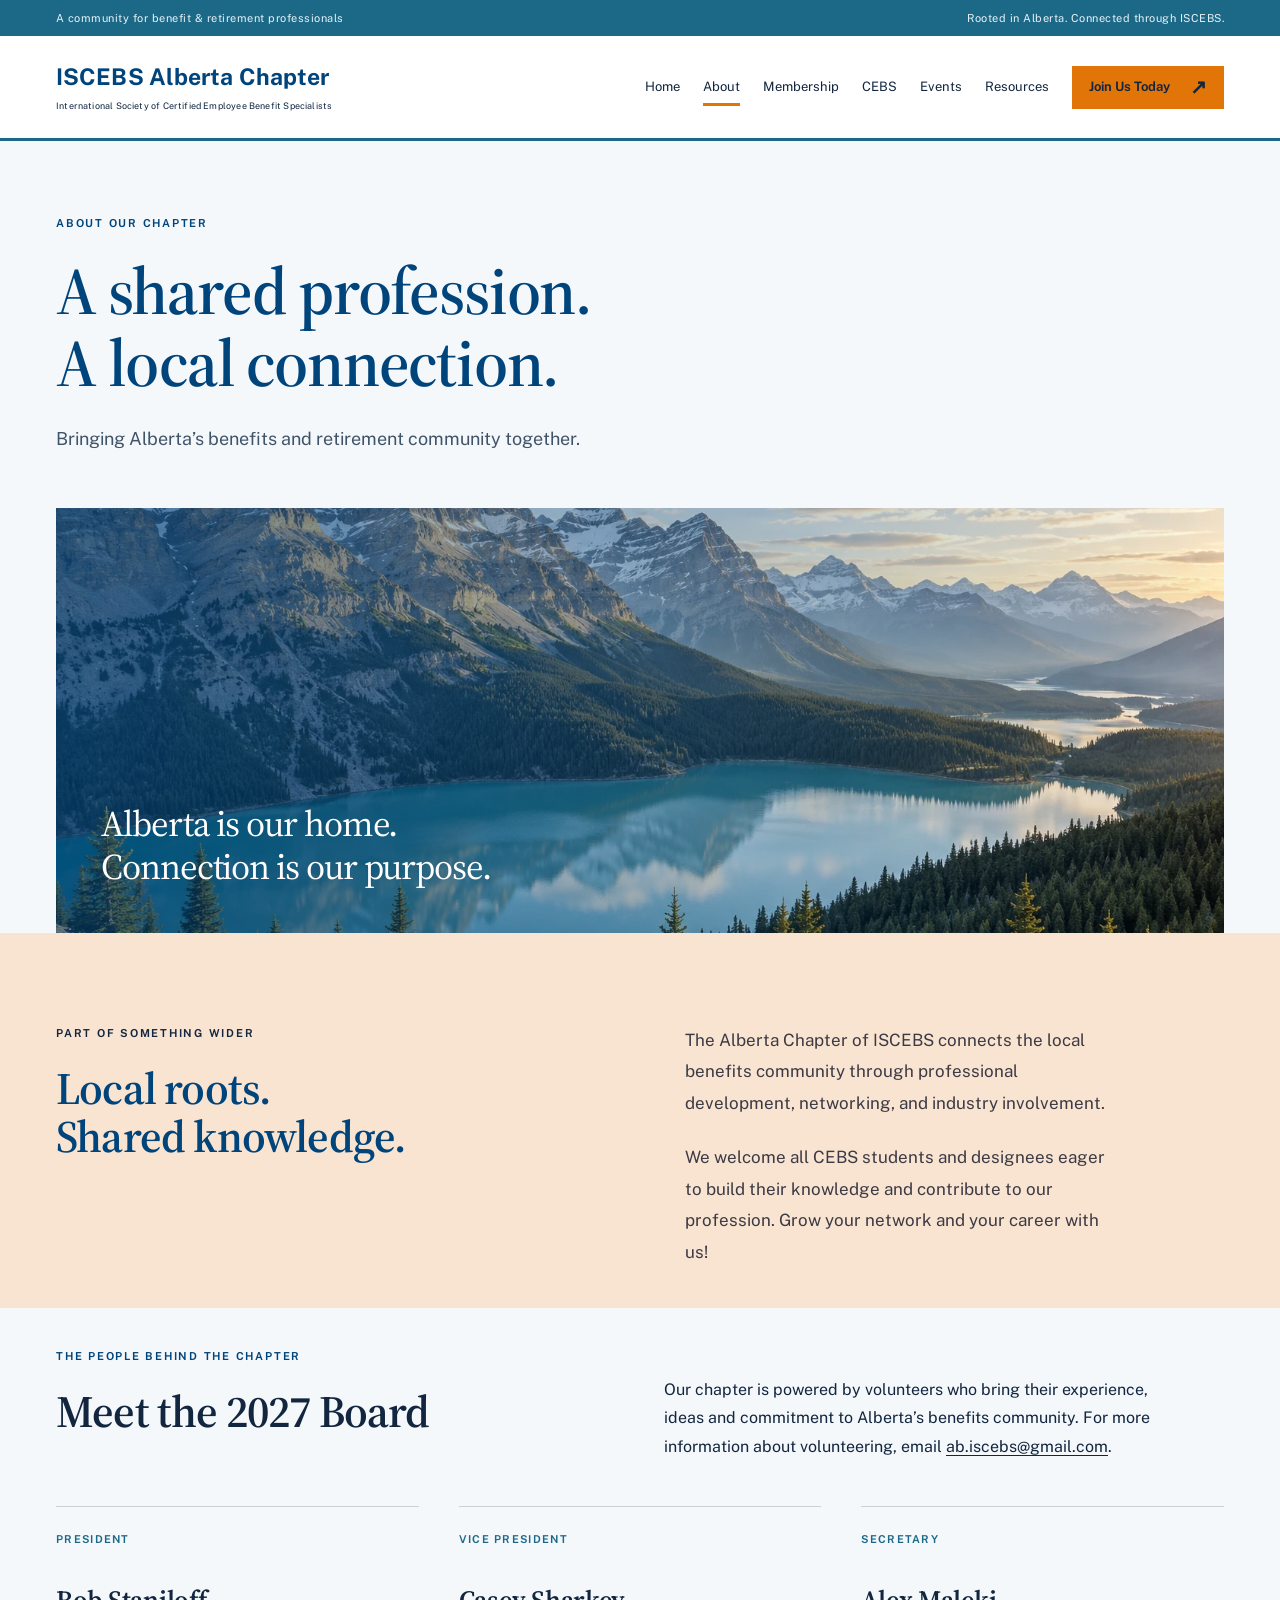
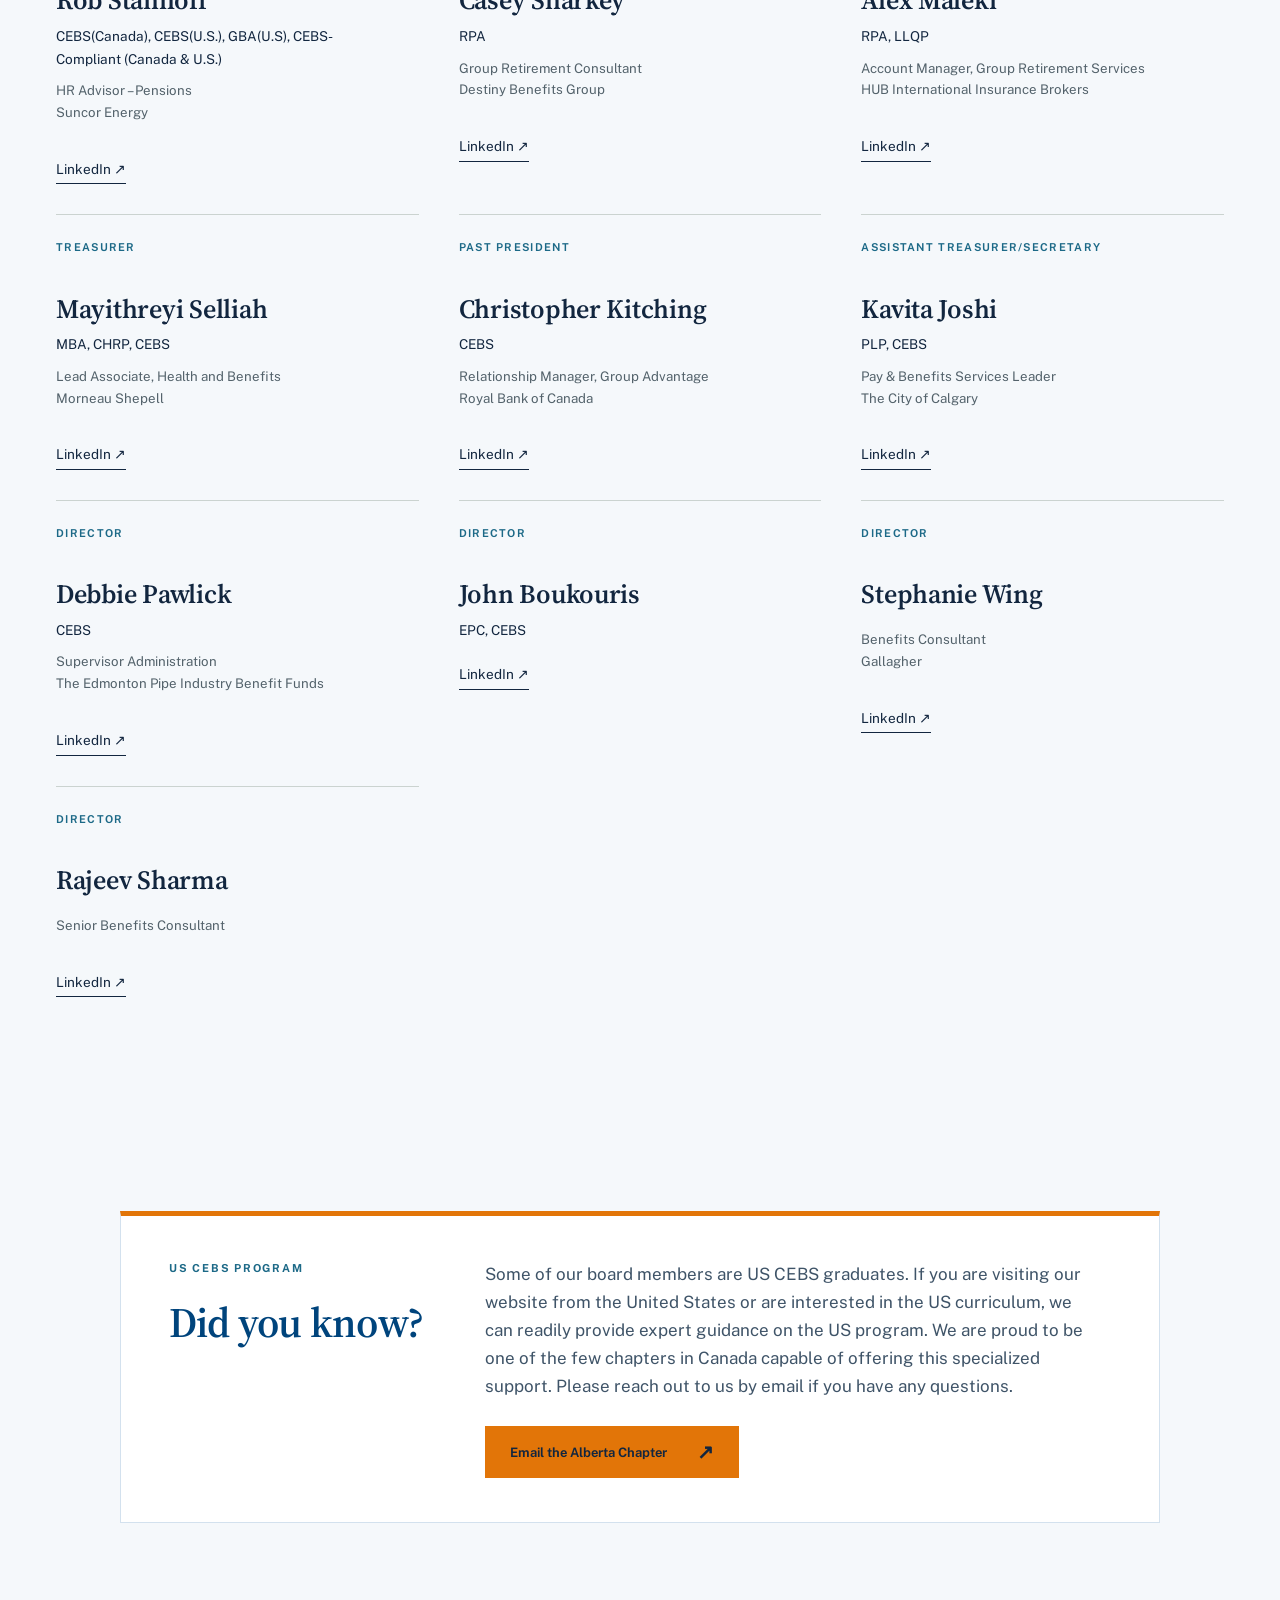
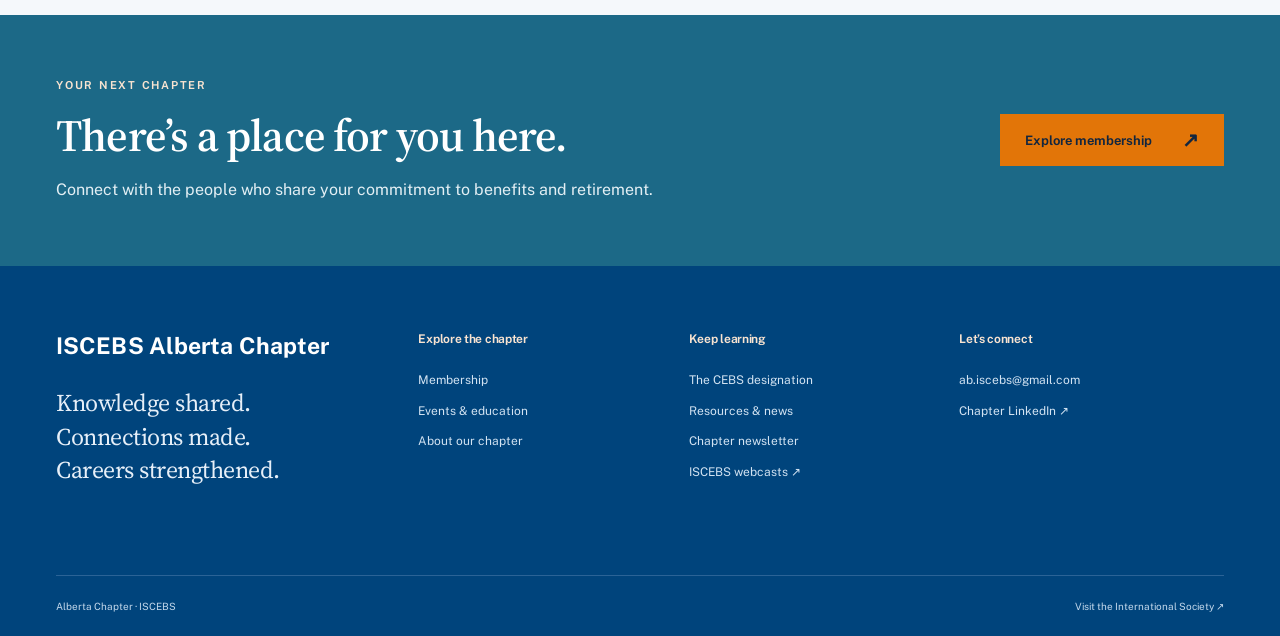
==== about.html @ 36f70f9d "About page: store board photos on the site, synced nightly from Wix - Nightly GitHub job (Sync board" ====
<!doctype html><html lang="en-CA"><head><meta charset="UTF-8"><meta name="viewport" content="width=device-width,initial-scale=1"><meta name="description" content="Meet the Alberta Chapter of ISCEBS: a community for professional learning, collaboration and lasting connections."><meta property="og:type" content="website"><meta property="og:site_name" content="Alberta Chapter of ISCEBS"><meta property="og:title" content="About the Chapter | Alberta Chapter of ISCEBS"><meta property="og:description" content="Meet the Alberta Chapter of ISCEBS: a community for professional learning, collaboration and lasting connections."><meta property="og:url" content="https://abiscebs.com/about.html"><meta property="og:image" content="https://abiscebs.com/assets/share.jpg"><meta property="og:image:width" content="1200"><meta property="og:image:height" content="630"><meta property="og:image:alt" content="ISCEBS Alberta Chapter – Knowledge shared. Connections made."><meta property="og:locale" content="en_CA"><meta name="twitter:card" content="summary_large_image"><meta name="theme-color" content="#142f40"><title>About the Chapter | Alberta Chapter of ISCEBS</title><link rel="icon" href="assets/favicon.svg" type="image/svg+xml"><link rel="stylesheet" href="assets/style.css"><link rel="preconnect" href="https://www.wixapis.com" crossorigin><link rel="preconnect" href="https://static.wixstatic.com"><link rel="preconnect" href="https://fonts.googleapis.com"><link rel="preconnect" href="https://fonts.gstatic.com" crossorigin><link rel="stylesheet" href="https://fonts.googleapis.com/css2?family=Public+Sans:wght@400;500;600;700&family=Source+Serif+4:opsz,wght@8..60,500;8..60,600;8..60,700&display=swap"><link rel="stylesheet" href="assets/vibrant.css"><script src="assets/site.js" defer></script><script src="assets/wix-config.js" defer></script><script src="assets/wix-client.js" defer></script><script src="assets/wix-board-render.js" defer></script><script src="assets/wix-board.js" defer></script></head><body class="vibrant"><a class="skip-link" href="#main">Skip to content</a><div class="topline"><div class="wrap">A community for benefit & retirement professionals<span>Rooted in Alberta. Connected through ISCEBS.</span></div></div><header><div class="wrap header-inner"><a class="wordmark" href="index.html" aria-label="Alberta Chapter of ISCEBS home"><strong>ISCEBS Alberta Chapter</strong><small>International Society of Certified Employee Benefit Specialists</small></a><button class="menu-toggle" aria-controls="site-nav" aria-expanded="false">Menu <span aria-hidden="true">☰</span></button><nav id="site-nav" aria-label="Main navigation"><a href="index.html">Home</a><a href="about.html" aria-current="page">About</a><a href="membership.html">Membership</a><a href="cebs.html">CEBS</a><a href="events.html">Events</a><a href="resources.html">Resources</a><a class="button nav-join" href="http://iscebs.org/join" target="_blank" rel="noopener noreferrer">Join Us Today<span aria-hidden="true">↗</span></a></nav></div></header><main id="main"><section class="page-intro wrap"><div class="eyebrow">ABOUT OUR CHAPTER</div><h1>A shared profession.<br>A local connection.</h1><p class="intro-text">Bringing Alberta’s benefits and retirement community together.</p></section><section class="wrap about-image"><img src="assets/alberta.webp" alt="Morning light across a mountain lake in Alberta"><div class="image-label">Alberta is our home.<br>Connection is our purpose.</div></section><section class="soft-section chapter-context"><div class="wrap section split"><div><div class="eyebrow">PART OF SOMETHING WIDER</div><h2>Local roots.<br>Shared knowledge.</h2></div><div class="prose"><p>The Alberta Chapter of ISCEBS connects the local benefits community through professional development, networking, and industry involvement.</p><p>We welcome all CEBS students and designees eager to build their knowledge and contribute to our profession. Grow your network and your career with us!</p></div></div></section><section class="wrap section" id="board" aria-labelledby="board-heading"><div class="board-intro"><div><div class="eyebrow">THE PEOPLE BEHIND THE CHAPTER</div><h2 id="board-heading">Meet the 2027 Board</h2></div><p>Our chapter is powered by volunteers who bring their experience, ideas and commitment to Alberta’s benefits community. For more information about volunteering, email <a href="mailto:ab.iscebs@gmail.com" style="text-decoration:underline;text-underline-offset:3px">ab.iscebs@gmail.com</a>.</p></div><div class="board-grid" data-wix-board><article class="board-member"><div class="eyebrow">President</div><h3>Rob Staniloff</h3><p class="board-credentials">CEBS(Canada), CEBS(U.S.), GBA(U.S), CEBS-Compliant (Canada &amp; U.S.)</p><p class="board-work">HR Advisor – Pensions<br>Suncor Energy</p><a class="board-link" href="https://www.linkedin.com/in/rob-staniloff-cebs-canada-cebs-u-s-gba-u-s-cebs-compliant-canada-and-u-s-%F0%9F%87%A8%F0%9F%87%A6-%F0%9F%87%BA%F0%9F%87%B8-157169285/" target="_blank" rel="noopener noreferrer" aria-label="Rob Staniloff on LinkedIn">LinkedIn <span aria-hidden="true">↗</span></a></article><article class="board-member"><div class="eyebrow">Vice President</div><h3>Casey Sharkey</h3><p class="board-credentials">RPA</p><p class="board-work">Group Retirement Consultant<br>Destiny Benefits Group</p><a class="board-link" href="https://www.linkedin.com/in/caseysharkeyandco/" target="_blank" rel="noopener noreferrer" aria-label="Casey Sharkey on LinkedIn">LinkedIn <span aria-hidden="true">↗</span></a></article><article class="board-member"><div class="eyebrow">Secretary</div><h3>Alex Maleki</h3><p class="board-credentials">RPA, LLQP</p><p class="board-work">Account Manager, Group Retirement Services<br>HUB International Insurance Brokers</p><a class="board-link" href="https://www.linkedin.com/in/amalekii/" target="_blank" rel="noopener noreferrer" aria-label="Alex Maleki on LinkedIn">LinkedIn <span aria-hidden="true">↗</span></a></article><article class="board-member"><div class="eyebrow">Treasurer</div><h3>Mayithreyi Selliah</h3><p class="board-credentials">MBA, CHRP, CEBS</p><p class="board-work">Lead Associate, Health and Benefits<br>Morneau Shepell</p><a class="board-link" href="https://www.linkedin.com/in/mayithreyi/" target="_blank" rel="noopener noreferrer" aria-label="Mayithreyi Selliah on LinkedIn">LinkedIn <span aria-hidden="true">↗</span></a></article><article class="board-member"><div class="eyebrow">Past President</div><h3>Christopher Kitching</h3><p class="board-credentials">CEBS</p><p class="board-work">Relationship Manager, Group Advantage<br>Royal Bank of Canada</p><a class="board-link" href="https://www.linkedin.com/in/chriskitching/" target="_blank" rel="noopener noreferrer" aria-label="Christopher Kitching on LinkedIn">LinkedIn <span aria-hidden="true">↗</span></a></article><article class="board-member"><div class="eyebrow">Assistant Treasurer/Secretary</div><h3>Kavita Joshi</h3><p class="board-credentials">PLP, CEBS</p><p class="board-work">Pay &amp; Benefits Services Leader<br>The City of Calgary</p><a class="board-link" href="https://www.linkedin.com/in/kavita-joshi-plp-cebs-ab603215/" target="_blank" rel="noopener noreferrer" aria-label="Kavita Joshi on LinkedIn">LinkedIn <span aria-hidden="true">↗</span></a></article><article class="board-member"><div class="eyebrow">Director</div><h3>Debbie Pawlick</h3><p class="board-credentials">CEBS</p><p class="board-work">Supervisor Administration<br>The Edmonton Pipe Industry Benefit Funds</p><a class="board-link" href="https://www.linkedin.com/in/debbie-pawlick-370826a8/" target="_blank" rel="noopener noreferrer" aria-label="Debbie Pawlick on LinkedIn">LinkedIn <span aria-hidden="true">↗</span></a></article><article class="board-member"><div class="eyebrow">Director</div><h3>John Boukouris</h3><p class="board-credentials">EPC, CEBS</p><a class="board-link" href="https://www.linkedin.com/in/john-boukouris-epc-cebs-69357921/" target="_blank" rel="noopener noreferrer" aria-label="John Boukouris on LinkedIn">LinkedIn <span aria-hidden="true">↗</span></a></article><article class="board-member"><div class="eyebrow">Director</div><h3>Stephanie Wing</h3><p class="board-credentials"></p><p class="board-work">Benefits Consultant<br>Gallagher</p><a class="board-link" href="https://www.linkedin.com/in/wingstephanie/" target="_blank" rel="noopener noreferrer" aria-label="Stephanie Wing on LinkedIn">LinkedIn <span aria-hidden="true">↗</span></a></article><article class="board-member"><div class="eyebrow">Director</div><h3>Rajeev Sharma</h3><p class="board-credentials"></p><p class="board-work">Senior Benefits Consultant</p><a class="board-link" href="https://www.linkedin.com/in/rajeev-sharma-60226117/" target="_blank" rel="noopener noreferrer" aria-label="Rajeev Sharma on LinkedIn">LinkedIn <span aria-hidden="true">↗</span></a></article><!--board:end--></div></section><section class="wrap section"><div class="did-you-know"><div class="dyk-head"><div class="eyebrow">US CEBS PROGRAM</div><h2>Did you know?</h2></div><div class="dyk-body"><p>Some of our board members are US CEBS graduates. If you are visiting our website from the United States or are interested in the US curriculum, we can readily provide expert guidance on the US program. We are proud to be one of the few chapters in Canada capable of offering this specialized support. Please reach out to us by email if you have any questions.</p><a class="button" href="mailto:ab.iscebs@gmail.com">Email the Alberta Chapter<span aria-hidden="true">↗</span></a></div></div></section><section class="join-band"><div class="wrap join-inner"><div><div class="eyebrow">YOUR NEXT CHAPTER</div><h2>There’s a place for you here.</h2><p>Connect with the people who share your commitment to benefits and retirement.</p></div><a class="button light" href="membership.html">Explore membership<span aria-hidden="true">↗</span></a></div></section></main><footer><div class="wrap footer-main"><div class="footer-brand"><a class="wordmark" href="index.html"><strong>ISCEBS Alberta Chapter</strong></a><p>Knowledge shared.<br>Connections made.<br>Careers strengthened.</p></div><div><h3>Explore the chapter</h3><a href="membership.html">Membership</a><a href="events.html">Events & education</a><a href="about.html">About our chapter</a></div><div><h3>Keep learning</h3><a href="cebs.html">The CEBS designation</a><a href="resources.html">Resources & news</a><a href="newsletter.html">Chapter newsletter</a><a href="https://www.iscebs.org/home/education---resources/webcasts" target="_blank" rel="noopener noreferrer">ISCEBS webcasts ↗</a></div><div><h3>Let’s connect</h3><a href="mailto:ab.iscebs@gmail.com">ab.iscebs@gmail.com</a><a href="https://www.linkedin.com/company/94094639/" target="_blank" rel="noopener noreferrer">Chapter LinkedIn ↗</a></div></div><div class="wrap footer-bottom"><span>Alberta Chapter · ISCEBS</span><a href="https://www.iscebs.org/" target="_blank" rel="noopener noreferrer">Visit the International Society ↗</a></div></footer></body></html>
---- assets/style.css ----
:root{--navy:#142f40;--ink:#173548;--blue:#355d70;--ivory:#f7f5ef;--paper:#fff;--muted:#586972;--line:#d9dfdf;--sage:#dfe8df;--gold:#dbcda9;--serif:Georgia,'Times New Roman',serif;--sans:'Aptos','Segoe UI',Arial,sans-serif}*{box-sizing:border-box}html{scroll-behavior:smooth;scroll-padding-top:100px}body{margin:0;color:var(--ink);background:var(--ivory);font-family:var(--sans);font-size:16px;line-height:1.65}a{color:inherit;text-decoration:none}button,input{font:inherit}button,a,input,summary{-webkit-tap-highlight-color:transparent}button{cursor:pointer}img{display:block;width:100%;height:100%;object-fit:cover}h1,h2,h3,p{margin-top:0}h1,h2{font-family:var(--serif);font-weight:400;letter-spacing:-.04em;line-height:1.1}h1{font-size:clamp(46px,5.2vw,76px)}h2{font-size:clamp(34px,3.5vw,50px);margin-bottom:26px}h3{font-size:22px;line-height:1.35;letter-spacing:-.025em;font-weight:550;margin-bottom:12px}p{margin-bottom:23px}em{font-weight:400}.wrap{max-width:1280px;width:calc(100% - 112px);margin-inline:auto}.eyebrow{font-size:11px;font-weight:650;letter-spacing:.16em;text-transform:uppercase;margin-bottom:22px;line-height:1.6}.topline{background:var(--navy);color:#e4e9e7;font-size:11px;letter-spacing:.045em}.topline>.wrap{display:flex;justify-content:space-between;padding-block:9px}header{background:var(--ivory);border-bottom:1px solid var(--line);position:sticky;top:0;z-index:10}.header-inner{display:flex;align-items:center;justify-content:space-between;min-height:102px;gap:28px}.wordmark{display:inline-block}.wordmark strong{font-weight:650;font-size:23px;letter-spacing:.025em;white-space:nowrap;line-height:1.3}.wordmark strong span{color:#85948d;font-weight:300;padding-inline:5px}.wordmark small{display:block;font-size:9px;letter-spacing:.02em;max-width:278px;margin-top:5px;line-height:1.5}nav{display:flex;align-items:center;gap:23px;font-size:13px}nav>a:not(.button){position:relative;padding-block:10px;white-space:nowrap}nav>a[aria-current=page]:after{content:'';position:absolute;height:2px;left:0;right:0;bottom:2px;background:var(--blue)}nav a:hover{color:var(--blue)}.button{display:inline-flex;align-items:center;justify-content:center;gap:30px;background:var(--navy);color:white;min-height:52px;padding:13px 24px;font-size:13px;font-weight:550;border:1px solid var(--navy);line-height:1.5;transition:background .2s,transform .2s}.button:hover{background:#2b5367;color:white;transform:translateY(-2px)}.button.light{background:var(--ivory);color:var(--navy);border-color:var(--ivory)}.button.light:hover{background:var(--sage)}.button.nav-join{min-height:43px;padding:10px 16px;gap:20px}.button span,.text-link span,.hero-link span{font-size:20px;line-height:1}.text-link{display:inline-flex;align-items:center;justify-content:space-between;gap:28px;font-size:14px;font-weight:550;border-bottom:1px solid #899da5;padding-bottom:8px}.text-link:hover{color:#527184;border-color:currentColor}.menu-toggle{display:none}.hero{display:grid;grid-template-columns:1.03fr 1fr;min-height:650px}.hero-copy{background:var(--navy);color:var(--ivory);padding:70px 62px 48px max(56px,calc((100vw - 1280px)/2));display:flex;flex-direction:column;justify-content:center}.hero-copy .eyebrow{color:#bacac9}.hero h1{max-width:650px;font-size:clamp(45px,4.65vw,72px);margin-bottom:30px}.hero-copy p{max-width:540px;font-size:17px;color:#dee6e7;line-height:1.8}.actions{display:flex;gap:30px;align-items:center;flex-wrap:wrap;margin-top:16px}.hero-link{display:inline-flex;align-items:center;gap:25px;border-bottom:1px solid #728893;padding-bottom:6px;font-size:14px}.hero-note{display:flex;align-items:center;gap:16px;font-size:11px;letter-spacing:.02em;color:#bfcece;margin-top:52px}.short-rule{width:28px;height:1px;background:var(--gold)}.hero-photo{position:relative;overflow:hidden}.hero-photo img{object-position:55% center}.hero-photo:after{content:'';position:absolute;inset:40% 0 0;background:linear-gradient(transparent,rgba(13,34,41,.6))}.photo-caption{position:absolute;z-index:1;bottom:47px;left:42px;font-family:var(--serif);font-size:33px;line-height:1.2;color:white;letter-spacing:-.03em}.chapter-strip{display:grid;grid-template-columns:repeat(3,1fr);border-bottom:1px solid var(--line);padding-block:30px;color:var(--muted);font-size:13px}.chapter-strip span{padding-left:25px;border-left:1px solid #a6b4b3}.chapter-strip span:first-child{padding-left:0;border:0}.section{padding-block:92px}.vision-grid{display:grid;grid-template-columns:.75fr 1.25fr;gap:110px}.prose{font-size:17px;color:#4a606c;line-height:1.85}.prose p:last-child{margin-bottom:0}.margin-note{color:#63746b;font-family:var(--serif);font-style:italic;font-size:26px;line-height:1.4;margin-top:50px;letter-spacing:-.02em}.credential-section{padding-block:88px;background:#e7ece7}.credential-grid{display:grid;grid-template-columns:.82fr 1.18fr;gap:95px;align-items:center}.credential-grid>div>h2{max-width:550px}.credential-art{min-height:440px;background:var(--navy);color:var(--ivory);padding:38px 38px 28px;display:flex;flex-direction:column;position:relative;overflow:hidden}.credential-art:after{content:'';position:absolute;width:360px;height:360px;border:1px solid #416070;border-radius:50%;right:-120px;bottom:-160px}.credential-art>span{font-size:9px;letter-spacing:.16em;z-index:1}.big-cebs{font-family:var(--serif);font-size:clamp(75px,7.6vw,117px);letter-spacing:-.055em;line-height:1.2;margin-block:42px 25px}.big-cebs>span{font-family:var(--sans);font-size:19px;vertical-align:top;display:inline-block;padding-top:15px}.credential-lines{display:flex;flex-direction:column;gap:6px;font-size:9px;letter-spacing:.17em;color:#bed0cc}.credential-bottom{font-family:var(--serif);font-size:28px;line-height:1.3;margin-top:auto;padding-top:25px;z-index:1}.credential-section .text-link{margin-top:28px}.section-top{display:flex;justify-content:space-between;align-items:end;gap:30px;margin-bottom:38px}.section-top h2{margin-bottom:0}.section-top>.text-link{margin-bottom:5px;white-space:nowrap}.event-feature{display:flex;align-items:center;gap:37px;border-top:1px solid #aab7b8;border-bottom:1px solid #aab7b8;padding:32px 0}.event-feature:hover .event-info h3{color:#51758a}.event-date{width:96px;height:128px;flex-shrink:0;background:var(--sage);display:flex;flex-direction:column;align-items:center;justify-content:center;line-height:1.2}.event-date>span{letter-spacing:.13em;font-size:11px}.event-date strong{font-family:var(--serif);font-weight:400;font-size:58px;margin-block:2px}.event-date small{font-size:11px}.event-info .eyebrow{margin-bottom:9px;color:var(--muted)}.event-info h3{font-family:var(--serif);font-size:31px;font-weight:400;margin-bottom:10px}.event-info p{margin-bottom:10px;color:var(--muted)}.event-meta{font-size:12px}.round-arrow{margin-left:auto;flex-shrink:0;border:1px solid #99acad;border-radius:50%;width:49px;height:49px;display:grid;place-items:center;font-size:24px}.resource-feature{display:grid;grid-template-columns:1.1fr .9fr;background:#e8ece9;margin-bottom:100px}.resource-photo{min-height:400px}.resource-photo img{object-position:60% center}.resource-copy{padding:62px 50px}.resource-copy p{color:var(--muted);max-width:400px}.join-band{background:var(--navy);color:var(--ivory);padding-block:62px}.join-inner{display:flex;align-items:center;justify-content:space-between;gap:50px}.join-inner .eyebrow{color:#bdcbc9;margin-bottom:17px}.join-inner h2{margin-bottom:17px}.join-inner p{color:#cbd8d8;margin:0}.join-inner>.button{flex-shrink:0}footer{background:#f0eee7}.footer-main{display:grid;grid-template-columns:1.4fr 1fr 1fr 1.15fr;gap:40px;padding-block:65px}.footer-brand p{font-family:var(--serif);font-size:24px;line-height:1.4;letter-spacing:-.02em;margin-top:24px}.footer-main h3{font-size:12px;font-weight:650;margin-bottom:24px}.footer-main>div>a:not(.wordmark){display:block;font-size:12px;color:#4f6570;margin-bottom:11px}.footer-main>div>p:not(.footer-brand p){font-size:12px;color:#4f6570;line-height:1.8}.footer-bottom{display:flex;justify-content:space-between;gap:20px;border-top:1px solid #cfd6d3;padding-block:22px;font-size:10px;color:var(--muted)}.page-intro{padding-top:74px;padding-bottom:53px}.page-intro h1{margin-bottom:25px;max-width:900px}.intro-text{font-size:18px;max-width:650px;color:var(--muted);line-height:1.75;margin-bottom:0}.membership-lead{display:grid;grid-template-columns:1fr 1fr;gap:85px;margin-bottom:95px}.membership-statement{background:var(--navy);padding:42px;color:var(--ivory);position:relative;overflow:hidden}.membership-statement h2{font-size:38px;max-width:400px;position:relative}.membership-statement p{color:#d1dedd;max-width:400px;position:relative}.large-number{font-family:var(--serif);font-size:160px;line-height:1;color:#345362;display:block;margin-bottom:35px;letter-spacing:-.08em}.member-reasons{align-self:center}.member-reasons article{display:flex;gap:25px;padding:25px 0;border-top:1px solid var(--line)}.member-reasons article:last-child{border-bottom:1px solid var(--line)}.member-reasons article>span{font-family:var(--serif);font-size:26px;color:#85958e}.member-reasons p{color:var(--muted);margin-bottom:0}.soft-section{background:#e9eee9}.split{display:grid;grid-template-columns:1fr 1fr;gap:90px}.split>div>p{color:var(--muted);max-width:440px}.steps{display:grid;grid-template-columns:repeat(3,1fr);gap:48px;margin-block:35px}.steps article{border-top:1px solid #97aaa9;padding-top:26px}.steps article>span{font-family:var(--serif);font-size:35px;color:#768d88;display:block;margin-bottom:25px}.steps p{color:var(--muted)}.faq-section{display:grid;grid-template-columns:.85fr 1.15fr;gap:80px;padding-top:30px}.faq details{border-top:1px solid #bdc9ca;padding:20px 0}.faq details:last-child{border-bottom:1px solid #bdc9ca}.faq summary{list-style:none;cursor:pointer;font-size:16px;font-weight:550;display:flex;justify-content:space-between;gap:25px}.faq summary::-webkit-details-marker{display:none}.faq summary>span{font-size:23px;line-height:1.2;font-weight:400}.faq details[open] summary>span{transform:rotate(45deg)}.faq details>div{padding-top:17px;color:var(--muted)}.faq a{text-decoration:underline;text-underline-offset:3px}.cebs-intro{padding-top:10px}.cebs-intro .credential-art{min-height:420px}.cebs-intro .button{margin-top:25px}.designation-tracks{display:grid;grid-template-columns:1fr 1fr;gap:30px}.designation-tracks article{border-top:1px solid #96aaa5;padding-top:25px}.designation-tracks .eyebrow{font-size:9px;margin-bottom:12px;letter-spacing:.1em}.designation-tracks h3{font-family:var(--serif);font-size:50px;font-weight:400}.designation-tracks p{font-size:13px;color:var(--muted)}.track-note{grid-column:1/-1;border-top:1px solid #b9c9c2;padding-top:18px;color:var(--muted);font-size:13px}.course-list{padding:0;margin:0;list-style:none}.course-list li{display:flex;align-items:center;gap:24px;padding:22px 0;border-top:1px solid #bdc9ca}.course-list li:last-child{border-bottom:1px solid #bdc9ca}.course-list li>strong{font-size:13px;width:85px;flex-shrink:0}.course-list h3{font-size:16px;margin-bottom:4px}.course-list div>span{font-size:11px;color:var(--muted)}.course-index{margin-left:auto;color:#91a0a0;font-family:var(--serif);font-size:22px}.featured-event{display:grid;grid-template-columns:1fr 1fr;gap:80px;margin-bottom:90px;align-items:start}.event-poster{background:var(--navy);color:var(--ivory);padding:42px;min-height:570px;display:flex;flex-direction:column;position:relative;overflow:hidden}.event-poster:after{content:'';position:absolute;inset:auto -60px -160px auto;width:350px;height:350px;border:1px solid #416575;border-radius:50%}.event-poster h2{font-size:clamp(40px,4.5vw,64px);margin-block:43px 60px}.event-poster h2 em{color:var(--gold)}.poster-bottom{display:flex;flex-direction:column;margin-top:auto;position:relative;z-index:1}.poster-bottom strong{font-family:var(--serif);font-size:32px;font-weight:400}.poster-bottom span{font-size:12px;letter-spacing:.05em;color:#bbcecc}.tag{display:inline-block;font-size:10px;letter-spacing:.04em;padding:5px 10px;background:var(--sage);margin-bottom:22px}.event-details h2{font-size:38px}.event-details>p{color:var(--muted)}dl{margin-block:28px}dl>div{display:grid;grid-template-columns:100px 1fr;gap:17px;border-top:1px solid var(--line);padding:14px 0;font-size:13px}dt{font-weight:600}dd{margin:0;color:var(--muted)}.small-note{font-size:11px;color:var(--muted);line-height:1.7;margin-top:20px}.resource-row{border-top:1px solid #b7c9c1;padding-top:20px;margin-top:25px}.resource-row small{display:block;font-size:11px;margin-top:10px}.resource-banner{display:grid;grid-template-columns:1.4fr 1fr;min-height:345px;background:var(--navy);color:var(--ivory)}.resource-banner>div{padding:45px;display:flex;flex-direction:column;justify-content:center}.resource-banner>div>span{font-size:10px;letter-spacing:.14em;margin-bottom:30px;color:#c0d0cb}.resource-banner h2{font-size:36px;margin:0}.resource-controls{display:flex;justify-content:space-between;gap:25px;align-items:center;padding-bottom:33px;border-bottom:1px solid var(--line)}.filters{display:flex;gap:8px;flex-wrap:wrap}.filters button{border:1px solid #b9c8c5;background:transparent;padding:8px 16px;font-size:12px;border-radius:2px;color:var(--ink)}.filters button[aria-pressed=true]{background:var(--navy);color:white;border-color:var(--navy)}.filters button:hover{border-color:var(--navy)}.search-label input{width:235px;background:transparent;border:0;border-bottom:1px solid #9cafae;padding:9px 2px;font-size:13px;color:var(--ink);border-radius:0}.resource-list{display:grid;grid-template-columns:repeat(3,1fr);column-gap:45px}.resource-item{padding:32px 0 28px;border-bottom:1px solid #bfcccc;display:flex;flex-direction:column}.resource-item .eyebrow{color:#52675d;margin-bottom:17px}.resource-item h3{font-family:var(--serif);font-size:29px;font-weight:400}.resource-item p{color:var(--muted);font-size:14px}.access-note{font-size:10px;color:var(--muted);margin-top:auto;margin-bottom:17px}.resource-item .text-link{align-self:start;font-size:12px}.about-image{height:425px;position:relative;overflow:hidden}.about-image:after{content:'';position:absolute;inset:0;background:linear-gradient(90deg,rgba(10,30,39,.55),transparent)}.about-image img{object-position:center 48%}.image-label{position:absolute;bottom:45px;left:45px;z-index:1;font-family:var(--serif);font-size:36px;color:#fff;line-height:1.2;letter-spacing:-.03em}.sr-only{position:absolute;width:1px;height:1px;padding:0;margin:-1px;overflow:hidden;clip:rect(0,0,0,0);white-space:nowrap;border:0}.skip-link{position:fixed;top:-80px;left:20px;z-index:100;background:var(--ivory);padding:12px 20px;border:2px solid var(--navy)}.skip-link:focus{top:12px}:focus-visible{outline:3px solid #ba914d;outline-offset:5px}[hidden]{display:none!important}
@media(min-width:1600px){.hero-copy{padding-right:80px}.hero{min-height:730px}}
@media(max-width:1150px){.wrap{width:calc(100% - 72px)}.header-inner{gap:20px}nav{gap:16px;font-size:12px}.wordmark strong{font-size:20px}.wordmark small{font-size:8px;max-width:235px}.hero-copy{padding:55px 40px 40px 36px}.hero h1{font-size:54px}.hero{min-height:625px}.hero-copy p{font-size:15px}.credential-grid,.vision-grid{gap:55px}.credential-art{padding:30px;min-height:420px}.footer-main{gap:22px}.footer-brand .wordmark strong{font-size:18px}.featured-event{gap:45px}.split{gap:55px}.resource-banner h2{font-size:32px}}
@media(max-width:960px){.header-inner{min-height:87px}.menu-toggle{display:flex;gap:15px;align-items:center;background:transparent;color:var(--ink);padding:10px 0;border:0;font-size:13px}nav{display:none;position:absolute;top:100%;left:0;right:0;background:var(--ivory);padding:20px 36px 30px;border-bottom:1px solid var(--line);box-shadow:0 12px 20px #142f4012}nav.open{display:flex;align-items:stretch;flex-direction:column;gap:8px}nav a{font-size:15px}nav .button{align-self:start;margin-top:10px}nav>a[aria-current=page]:after{width:32px}.hero h1{font-size:47px}.hero{min-height:600px}.hero-copy{padding-right:30px}.hero .actions{gap:22px}.hero-link{font-size:12px}.hero .button{padding:12px 18px;gap:18px}.hero-note{font-size:10px;margin-top:40px}.photo-caption{left:30px;font-size:29px}.section{padding-block:70px}.vision-grid{grid-template-columns:.65fr 1.35fr;gap:45px}.prose{font-size:16px}.credential-grid{gap:45px;grid-template-columns:.85fr 1.15fr}.credential-section{padding-block:70px}.credential-art{min-height:430px;padding:26px}.big-cebs{font-size:78px}.resource-copy{padding:40px 30px}.resource-photo{min-height:375px}.resource-copy h2{font-size:35px}.resource-feature{margin-bottom:70px}.join-inner h2{font-size:37px}.join-inner p{font-size:14px}.footer-main{grid-template-columns:1.3fr 1fr;row-gap:35px}.membership-lead{gap:45px;margin-bottom:70px}.membership-statement{padding:30px}.membership-statement h2{font-size:33px}.steps{gap:30px}.faq-section{gap:45px}.designation-tracks{gap:20px}.course-list li{gap:15px}.course-list li>strong{width:75px;font-size:12px}.course-list h3{font-size:14px}.featured-event{gap:35px}.event-poster{padding:30px;min-height:550px}.event-poster h2{font-size:43px}.event-details h2{font-size:32px}.event-details .button{font-size:12px;gap:15px;padding:12px 15px}.resource-banner>div{padding:30px}.resource-banner h2{font-size:29px}.resource-controls{align-items:start;flex-direction:column}.resource-list{grid-template-columns:repeat(2,1fr)}.resource-controls .search-label,.search-label input{width:100%}}
@media(max-width:650px){.wrap{width:calc(100% - 40px)}.topline>.wrap{font-size:9px;letter-spacing:0;padding-block:7px}.topline span{display:none}.header-inner{min-height:80px;gap:15px}.wordmark strong{font-size:19px}.wordmark small{max-width:210px;font-size:7px}.hero{display:flex;flex-direction:column}.hero-copy{padding:44px 24px 35px}.hero h1{font-size:46px;line-height:1.07;max-width:420px;margin-bottom:25px}.hero-copy p{font-size:15px}.hero-copy .eyebrow{font-size:10px}.hero-note{margin-top:32px}.hero-photo{height:310px}.hero-photo img{object-position:center 60%}.photo-caption{bottom:25px;left:25px;font-size:28px}.chapter-strip{padding-block:21px;font-size:10px;gap:10px;line-height:1.5}.chapter-strip span{padding-left:12px}.section{padding-block:52px}h2{font-size:35px}.vision-grid,.credential-grid,.split,.membership-lead,.featured-event,.faq-section{grid-template-columns:1fr;gap:28px}.margin-note{display:none}.vision-grid h2{margin-bottom:0}.prose{font-size:15px}.credential-section{padding-block:48px}.credential-grid{gap:34px}.credential-art{min-height:325px;max-width:none;padding:28px}.big-cebs{font-size:103px;margin-block:20px}.credential-bottom{font-size:25px;padding-top:17px}.credential-art:after{right:-60px}.credential-lines{font-size:8px}.section-top{align-items:start;flex-direction:column;gap:22px;margin-bottom:26px}.section-top h2{max-width:330px}.event-feature{gap:20px;padding-block:25px;position:relative;align-items:start}.event-date{width:69px;height:105px}.event-date strong{font-size:47px}.event-date>span,.event-date small{font-size:9px}.event-info .eyebrow{font-size:8px}.event-info h3{font-size:25px}.event-info p{font-size:12px;margin-bottom:8px}.event-meta{font-size:10px;padding-right:15px}.round-arrow{display:none}.resource-feature{display:flex;flex-direction:column;margin-bottom:50px}.resource-photo{min-height:0;height:245px}.resource-copy{padding:33px 25px 38px}.resource-copy .eyebrow{font-size:10px}.resource-copy h2{font-size:34px}.resource-copy p{font-size:14px}.join-band{padding-block:44px}.join-inner{align-items:start;flex-direction:column;gap:24px}.join-inner h2{font-size:36px}.join-inner p{font-size:14px}.footer-main{grid-template-columns:1fr 1fr;gap:30px 20px;padding-block:45px}.footer-brand{grid-column:1/-1}.footer-brand p{font-size:22px;margin-bottom:0}.footer-main>div:last-child{grid-column:1/-1}.footer-main h3{font-size:11px;margin-bottom:18px}.footer-main>div>a:not(.wordmark){font-size:11px}.footer-bottom{flex-direction:column;gap:10px;padding-block:20px}.page-intro{padding-top:45px;padding-bottom:35px}.page-intro h1{font-size:45px}.intro-text{font-size:16px}.membership-lead{margin-bottom:50px}.membership-statement{padding:32px}.membership-statement h2{font-size:35px}.large-number{font-size:120px;margin-bottom:25px}.member-reasons article{padding-block:21px}.member-reasons article>span{font-size:23px}.member-reasons h3{font-size:21px}.member-reasons p{font-size:14px}.steps{grid-template-columns:1fr;gap:22px;margin-block:28px}.steps article{display:grid;grid-template-columns:45px 1fr;column-gap:15px;padding-top:20px}.steps article>span{grid-row:1/3;font-size:27px}.steps h3{font-size:20px}.steps p{font-size:14px;margin:0}.faq-section{padding-top:10px;padding-bottom:55px}.faq summary{font-size:15px}.faq details>div{font-size:14px}.cebs-intro{padding-top:5px}.cebs-intro .credential-art{min-height:310px}.designation-tracks{grid-template-columns:1fr;gap:25px}.designation-tracks h3{font-size:45px;margin-bottom:15px}.designation-tracks p{margin-bottom:12px}.course-list li{gap:15px}.course-list li>strong{width:79px;font-size:12px}.course-list h3{font-size:15px}.course-index{font-size:18px}.featured-event{margin-bottom:50px;gap:30px}.event-poster{min-height:420px;padding:30px}.event-poster h2{font-size:46px;margin-block:28px 45px}.poster-bottom strong{font-size:29px}.event-details h2{font-size:34px}.event-details>p{font-size:15px}dl>div{grid-template-columns:80px 1fr;font-size:12px}.event-details .button{min-height:52px;font-size:12px}.resource-banner{display:flex;flex-direction:column;min-height:0}.resource-banner img{height:240px}.resource-banner>div{padding:30px}.resource-banner>div>span{margin-bottom:18px;font-size:9px}.resource-banner h2{font-size:34px}.filters{gap:6px}.filters button{padding:7px 12px;font-size:11px}.resource-list{grid-template-columns:1fr}.resource-item{padding-block:26px}.resource-item h3{font-size:28px}.resource-item p{margin-bottom:17px}.resource-item .eyebrow{font-size:9px;margin-bottom:12px}.about-image{height:320px}.image-label{left:25px;bottom:27px;font-size:30px}.about-image img{object-position:60% center}.actions{gap:23px}.button{gap:24px;font-size:12px;padding:13px 21px}.eyebrow{font-size:10px;margin-bottom:18px}}
@media(prefers-reduced-motion:reduce){html{scroll-behavior:auto}*,*:before,*:after{transition:none!important}}

@media(max-width:360px){.wordmark strong{font-size:17px}.wordmark small{max-width:185px}.menu-toggle{font-size:12px;gap:8px}.hero h1{font-size:40px}.hero .actions{gap:17px}.hero .button{gap:14px}}

.registration-panel{border-top:1px solid var(--line,#d8dedb);padding:24px 0;margin-top:20px}.registration-panel h3{font-size:1.4rem;margin:0 0 12px}.registration-panel p{margin-bottom:16px}.registration-retry{background:transparent;border:0;padding:0;color:inherit;text-decoration:underline;font:inherit;cursor:pointer}.registration-panel [hidden]{display:none!important}

.board-intro{display:grid;grid-template-columns:1fr 1fr;gap:48px;align-items:end;margin-bottom:44px}.board-intro p{max-width:520px;margin:0;line-height:1.8}.board-grid{display:grid;grid-template-columns:repeat(3,minmax(0,1fr));column-gap:40px;row-gap:0}.board-member{border-top:1px solid #cbd3d0;padding:30px 0;display:flex;flex-direction:column;align-items:flex-start;min-width:0}.board-member .eyebrow{font-size:.68rem;letter-spacing:.12em;line-height:1.6}.board-member h3{font-family:Georgia,serif;font-size:1.65rem;line-height:1.2;margin:15px 0 8px;font-weight:400}.board-credentials{font-size:.85rem;line-height:1.65;margin:0 0 20px;max-width:290px}.board-link{margin-top:auto;font-size:.85rem;text-decoration:none;border-bottom:1px solid currentColor;padding-bottom:3px}.board-link:hover{opacity:.7}@media(max-width:900px){.board-grid{grid-template-columns:repeat(2,minmax(0,1fr))}}@media(max-width:600px){.board-intro{grid-template-columns:1fr;gap:20px}.board-grid{grid-template-columns:1fr}.board-member{padding:26px 0}}

.board-portrait{background:#e4e9e7;display:block;width:160px;max-width:100%;height:auto;aspect-ratio:372/491;object-fit:cover;margin:0 0 20px;border-radius:2px}.board-member{padding-top:24px}

.board-work{font-size:.83rem;line-height:1.65;color:#53626b;margin:0 0 22px;max-width:290px}.board-member .board-credentials{margin-bottom:10px}.board-member .board-link{margin-top:12px}

.chapter-context .section{padding-bottom:40px}#board{padding-top:40px}@media(max-width:600px){.chapter-context .section{padding-bottom:28px}#board{padding-top:28px}}

.newsletter-feature{display:grid;grid-template-columns:1.1fr .9fr;align-items:center;gap:72px}.newsletter-feature p{color:var(--muted);line-height:1.8;max-width:520px}.newsletter-cover{background:#142f40;color:#f7f5ef;padding:40px;min-height:300px;display:flex;flex-direction:column;justify-content:space-between}.newsletter-cover .eyebrow{color:#bccdca}.newsletter-cover h3,.newsletter-cover h2{font-family:Georgia,serif;font-size:42px;font-weight:400;line-height:1.12;margin:32px 0}.newsletter-cover p{color:#d5dfdc;font-size:14px;margin:0}.newsletter-latest{padding-block:24px 40px}.newsletter-empty{border-top:1px solid #cbd3d0;margin-top:30px;padding:24px 0;color:var(--muted)}@media(max-width:700px){.newsletter-feature{grid-template-columns:1fr;gap:30px}.newsletter-cover{padding:30px;min-height:260px}.newsletter-cover h3,.newsletter-cover h2{font-size:36px}}

.issue-breadcrumb{display:flex;justify-content:space-between;gap:20px;padding-block:30px;font-size:13px;color:var(--muted)}.issue-hero{background:#142f40;color:#f7f5ef;padding:54px}.issue-hero .eyebrow{color:#c4d7d0}.issue-hero h1{font-size:clamp(48px,7vw,88px);margin:24px 0;line-height:1.03}.issue-hero>p{max-width:620px;color:#d4dfdc;font-size:20px}.issue-meta{display:flex;flex-wrap:wrap;gap:22px;margin-top:38px;font-size:12px;letter-spacing:.12em}.issue-draft{color:#ead8ae}.issue-review-note{font-size:13px;color:#5b5544;background:#f0eadc;padding:18px 28px;line-height:1.6}.issue-contents{display:flex;flex-wrap:wrap;gap:22px;padding-block:28px;border-bottom:1px solid #cbd3d0;font-size:14px}.issue-contents>span{font-size:11px;letter-spacing:.1em;align-self:center}.issue-body{max-width:1100px}.issue-section{padding-block:64px;border-bottom:1px solid #cbd3d0;scroll-margin-top:40px}.issue-section h2{font-size:clamp(32px,4vw,48px)}.issue-lead{font-size:20px;color:var(--muted)}.president-message,.society-feature,.board-spotlight{display:grid;grid-template-columns:.85fr 1.3fr;gap:64px}.issue-president-photo{width:120px;height:auto;margin-bottom:22px}.issue-byline{font-size:14px;color:var(--muted)}.issue-label{display:inline-block;font-size:12px;color:#716242;line-height:1.6;margin-bottom:18px}.achievement-grid{display:grid;grid-template-columns:repeat(3,1fr);gap:28px;margin-top:32px}.achievement-grid article{border-top:3px solid #a2b6ae;padding-top:20px}.achievement-grid h3{font:26px Georgia,serif}.achievement-grid p{color:var(--muted);line-height:1.7}.issue-callout{background:#e9eee9;padding:28px;margin-top:30px}.issue-callout p{max-width:800px;line-height:1.7}.education-list{margin:10px 0 30px}.education-list article{display:grid;grid-template-columns:36px 1fr 150px;gap:24px;border-top:1px solid #cbd3d0;padding:24px 0}.education-list h3{font:26px Georgia,serif;margin:0 0 10px}.education-list p{margin:0;color:var(--muted);line-height:1.7}.education-list small{color:var(--muted);line-height:1.6}.society-feature{background:#e9eee9;padding-inline:30px}.society-links a{display:block;text-decoration:none;padding:18px 0;border-bottom:1px solid #c0cbc4}.society-links span{display:block;color:var(--muted);font-size:14px;margin-top:8px}.board-spotlight img{width:190px;max-width:100%;height:auto;margin-bottom:24px}.board-spotlight h3{font:30px Georgia,serif}.spotlight-pending{background:#f0eadc;padding:24px;font-size:15px}.spotlight-pending ul{padding-left:20px}.issue-closing{padding:60px 0}.issue-closing p{color:var(--muted)}.issue-closing .text-link{margin:22px}@media(max-width:700px){.issue-hero{padding:30px}.issue-breadcrumb{flex-direction:column;gap:8px}.president-message,.society-feature,.board-spotlight,.achievement-grid{grid-template-columns:1fr;gap:30px}.issue-section{padding-block:40px}.education-list article{grid-template-columns:28px 1fr;gap:16px}.education-list small{grid-column:2}.society-feature{padding-inline:20px}.issue-contents{gap:16px}.issue-hero>p{font-size:17px}}

.event-description p{margin:0 0 14px;line-height:1.7}.event-description ul,.event-description ol{margin:0 0 14px;padding-left:20px;line-height:1.7}.event-description h4{margin:18px 0 8px}
.calendar-links{display:flex;flex-wrap:wrap;gap:18px;margin-top:6px}
.featured-event+.featured-event{margin-top:48px}
.featured-event-empty{border-top:1px solid #aab7b8;border-bottom:1px solid #aab7b8}.featured-event-empty p{max-width:620px;line-height:1.8}

.rsvp-form{display:grid;gap:16px;margin-top:8px;max-width:520px}
.rsvp-field{display:grid;gap:6px;font-size:.9rem;border:0;padding:0;margin:0}
.rsvp-field>span,.rsvp-field legend{font-weight:600;font-size:.85rem;padding:0}
.rsvp-field input:not([type=radio]):not([type=checkbox]),.rsvp-field select,.rsvp-field textarea{font:inherit;padding:11px 12px;border:1px solid #aab7b8;border-radius:2px;background:#fff;color:inherit;width:100%;box-sizing:border-box}
.rsvp-field input:focus,.rsvp-field select:focus,.rsvp-field textarea:focus{outline:2px solid var(--navy,#142f40);outline-offset:1px}
.rsvp-choice label{display:flex;gap:10px;align-items:center;font-weight:400;padding:3px 0}
.rsvp-choice.invalid legend{color:#a3261b}
.rsvp-error{color:#a3261b;font-size:.9rem;margin:0}
.rsvp-form button[type=submit]{justify-self:start;cursor:pointer}
.rsvp-form button[disabled]{opacity:.6;cursor:wait}

/* Past events (events.html) */
.past-events{max-width:1040px}
.past-events>h2{max-width:none;margin-bottom:22px}
.past-events>.past-intro{font-size:15px;color:var(--muted);line-height:1.7;margin:0 0 40px}
.past-year>h3{font-family:var(--serif);font-weight:400;font-size:22px;margin:0 0 18px;color:var(--ink)}
.past-list{list-style:none;margin:0 0 32px;padding:0}
.past-event{display:grid;grid-template-columns:197px 1fr;border-top:1px solid #cbd3d0;padding:26px 0 30px}
.past-event:last-child{border-bottom:1px solid #cbd3d0}
.past-event time{grid-row:span 2;font-size:13px;color:var(--muted);padding-top:6px}
.past-event h4{font-family:var(--serif);font-weight:400;font-size:24px;line-height:1.3;letter-spacing:-.02em;margin:0;color:var(--ink)}
.past-event p{margin:10px 0 0;font-size:13px;color:var(--muted)}
details.past-year{border-top:1px solid #cbd3d0;border-bottom:1px solid #cbd3d0}
details.past-year+details.past-year{border-top:0}
details.past-year>summary{cursor:pointer;padding:22px 0;font-size:14px;color:var(--ink);position:relative;padding-right:30px}
details.past-year>summary::after{content:"+";position:absolute;right:8px;top:50%;transform:translateY(-50%);font-size:18px;font-weight:300}
details.past-year[open]>summary::after{content:"\2212"}
details.past-year .past-list{margin:0}
details.past-year .past-event:last-child{border-bottom:0}
@media (max-width:700px){.past-event{grid-template-columns:1fr}.past-event time{grid-row:auto;padding:0 0 6px}.past-event h4{font-size:21px}}
div.past-year .past-list{margin-bottom:0}details.past-year{border-top:0}

/* Tickets (events.html) */
.ticket-form{display:grid;gap:16px;margin-top:8px;max-width:560px}
.ticket-list{display:grid}
.ticket-row{display:grid;grid-template-columns:1fr auto auto;gap:16px;align-items:center;border-top:1px solid #cbd3d0;padding:14px 0}
.ticket-row:last-child{border-bottom:1px solid #cbd3d0}
.ticket-row small{display:block;color:var(--muted);font-size:.8rem;margin-top:3px}
.ticket-price{font-size:.95rem;white-space:nowrap}
.ticket-qty select{font:inherit;padding:8px 10px;border:1px solid #aab7b8;border-radius:2px;background:#fff}
.ticket-status{font-size:.8rem;color:var(--muted)}
.ticket-form button[type=submit]{justify-self:start;cursor:pointer}
.ticket-form button[disabled]{opacity:.6;cursor:wait}
.sr-only{position:absolute;width:1px;height:1px;padding:0;margin:-1px;overflow:hidden;clip:rect(0,0,0,0);border:0}
.purchase-notice{background:var(--sage);padding:18px 22px;margin-top:24px;line-height:1.6}
.registration-panel .ticket-row:first-child{border-top:0}
.section.page-top{padding-top:74px;padding-bottom:0}.section.page-top+.section{padding-top:64px}
nav.issue-contents{position:static;background:none;box-shadow:none;padding-inline:0;border-bottom:1px solid #cbd3d0}
.issue-president-photo{width:220px;max-width:100%;aspect-ratio:3/4;object-fit:cover;margin-bottom:24px}.board-spotlight img{width:300px;max-width:100%;aspect-ratio:3/4;object-fit:cover;margin-bottom:24px}
.footer-email{white-space:nowrap}.footer-email:hover{color:var(--blue)}
.email-tool{padding-bottom:80px}.email-controls{display:grid;gap:18px;border-top:1px solid var(--line);padding-top:26px}.email-controls label{display:flex;flex-direction:column;gap:8px;font-size:12px;font-weight:650;letter-spacing:.08em;text-transform:uppercase;max-width:520px}.email-controls select{font:inherit;font-size:15px;text-transform:none;letter-spacing:0;font-weight:400;padding:11px 12px;border:1px solid #9cafae;background:#fff;color:var(--ink)}.email-buttons{display:flex;flex-wrap:wrap;gap:16px;align-items:center}.email-buttons button[disabled]{opacity:.45;cursor:not-allowed}.button.light-outline{background:transparent;color:var(--navy)}.button.light-outline:hover{background:var(--sage);color:var(--navy)}.email-buttons .text-link{background:none;border:0;border-bottom:1px solid #899da5;padding:0 0 6px;color:var(--ink)}.email-help{font-size:14px;color:var(--muted);margin:22px 0;max-width:760px}.email-help p{margin-bottom:8px}.email-preview{display:block;width:100%;height:1400px;border:1px solid var(--line);background:#f7f5ef}
.event-rows{margin-bottom:90px}.event-rows>h2{margin-bottom:22px}.event-row{display:grid;grid-template-columns:96px 1fr;gap:34px;border-top:1px solid #aab7b8;padding:28px 0;scroll-margin-top:120px}.event-row:last-child{border-bottom:1px solid #aab7b8}.event-row .event-date{width:96px;height:118px}.event-row-info .eyebrow{margin-bottom:8px;color:var(--muted)}.event-row-info h3{font-family:var(--serif);font-size:28px;font-weight:400;margin-bottom:8px}.event-row-desc{color:var(--muted);margin-bottom:8px;display:-webkit-box;-webkit-line-clamp:2;-webkit-box-orient:vertical;overflow:hidden}.event-row .event-meta{color:var(--ink)}.event-row .registration-panel{border:0;padding:0;margin-top:16px}.event-row .registration-panel>.button{min-height:44px;padding:10px 20px}@media(max-width:650px){.event-row{grid-template-columns:64px 1fr;gap:18px;padding:22px 0}.event-row .event-date{width:64px;height:90px}.event-row .event-date strong{font-size:38px}.event-row-info h3{font-size:23px}.event-rows{margin-bottom:50px}}
/* Membership: tighter lead section (no large AB mark) */
.membership-statement{display:flex;flex-direction:column;justify-content:center}.membership-statement .button{align-self:flex-start}.membership-statement h2{margin-bottom:18px}
@media(min-width:651px){.page-intro--tight{padding-top:48px;padding-bottom:28px}.membership-lead{gap:64px;margin-bottom:72px}.membership-statement{padding:48px 44px}.member-reasons article{padding:20px 0}}
@media(max-width:650px){.page-intro--tight{padding-top:32px;padding-bottom:20px}}
/* Events: less space above Past events */
@media(min-width:651px){.past-events{padding-top:0}.event-rows{margin-bottom:44px}}
@media(max-width:650px){.past-events{padding-top:0}.event-rows{margin-bottom:32px}}
---- assets/vibrant.css ----
/* Colour version 3: CEBS colours, used with meaning.
   Starting point: the IFEBP CEBS program site (ifebp.org/cebs).
   Colour system:  teal   = Group Benefits (GBA) track
                   orange = Retirement Plans (RPA) track
                   navy   = the CEBS designation / the chapter
                   peach  = warm supporting sections
   Type: Source Serif 4 (weighty serif echoing the CEBS wordmark) + Public Sans. */
:root{
  --cebs-navy:#00447C;
  --teal:#1C6987;
  --sky:#2A9DCB;
  --orange:#E27508;
  --orange-text:#A34E06;  /* orange dark enough for small text on light backgrounds */
  --peach:#F9E4D1;
  --pale-sky:#E3EFFB;
  --ink-dark:#12263F;
  --page:#F5F8FB;
  --serif:'Source Serif 4',Georgia,'Times New Roman',serif;
  --sans:'Public Sans','Segoe UI',Arial,sans-serif;
  --navy:var(--ink-dark);
  --ink:var(--ink-dark);
  --ivory:var(--page);
  --muted:#3F5468;
  --line:#D3E1EE;
  --sage:var(--pale-sky);
}
body.vibrant{background:var(--page);color:var(--ink-dark)}

/* Top line + header */
.vibrant .topline{background:var(--teal);color:#E8F2F7}
.vibrant header{background:#fff;border-bottom:3px solid var(--teal)}
.vibrant .wordmark strong{color:var(--cebs-navy)}
.vibrant nav>a[aria-current=page]:after{background:var(--orange);height:3px}
.vibrant nav a:hover{color:var(--teal)}

/* Buttons: CEBS orange with dark text (white on this orange is too faint to read) */
.vibrant .button{background:var(--orange);border-color:var(--orange);color:var(--ink-dark);font-weight:650}
.vibrant .button:hover{background:var(--cebs-navy);border-color:var(--cebs-navy);color:#fff}

/* Home hero: CEBS navy */
.vibrant .hero-copy{background:var(--cebs-navy);color:#fff;position:relative}
.vibrant .hero h1{color:#fff}
.vibrant .hero-copy p{color:#E6EFF8}
.vibrant .hero-note{color:#fff}
.vibrant .short-rule{background:var(--orange);height:3px;width:36px}

/* Three statements: a nod to the CEBS site's coloured button bar */
.vibrant .chapter-strip{padding-block:0;border-bottom:0;gap:0;color:#fff;font-size:15px;font-weight:600;width:100%;max-width:none}
.vibrant .chapter-strip span{border:0;padding:22px 26px}
.vibrant .chapter-strip span:first-child{padding-left:26px;background:#003562}
.vibrant .chapter-strip span:nth-child(2){background:var(--teal);color:#fff}
.vibrant .chapter-strip span:nth-child(3){background:var(--orange);color:var(--ink-dark)}

/* Text accents */
.vibrant .eyebrow{color:var(--cebs-navy)}
.vibrant .vision-grid h2,.vibrant .page-intro h1{color:var(--cebs-navy)}
.vibrant .margin-note{color:var(--teal)}
.vibrant .prose{color:var(--muted)}
.vibrant .text-link{border-color:var(--orange)}
.vibrant .text-link:hover{color:var(--orange-text)}

/* CEBS block: peach, like the CEBS designation section */
.vibrant .credential-section{background:var(--peach)}
.vibrant .credential-section .eyebrow{color:var(--ink-dark)}
.vibrant .credential-section h2{color:var(--cebs-navy)}
.vibrant .credential-section .prose{color:#3B3A44}
.vibrant .credential-art{background:var(--cebs-navy)}
.vibrant .credential-art:after{display:none}
.vibrant .credential-lines{color:#CFE4F5}
.vibrant .credential-bottom{color:var(--peach)}

/* Home events teaser */
.vibrant .event-feature{border-color:#B9CCDD}
.vibrant .event-date{background:var(--teal);color:#fff}
.vibrant .event-feature:hover .event-info h3{color:var(--teal)}
.vibrant .round-arrow{border-color:var(--orange);color:var(--orange-text)}

/* Resources teaser */
.vibrant .resource-feature{background:var(--pale-sky);border-top:4px solid var(--cebs-navy)}

/* Join band: CEBS orange */
.vibrant .join-band{background:var(--teal);color:#fff}
.vibrant .join-inner h2{color:#fff}
.vibrant .join-inner .eyebrow{color:var(--peach)}
.vibrant .join-inner p{color:#E3EFF4}
.vibrant .join-band .button.light{background:var(--orange);border-color:var(--orange);color:var(--ink-dark)}
.vibrant .join-band .button.light:hover{background:#fff;border-color:#fff;color:var(--ink-dark)}

/* Footer: CEBS navy */
.vibrant footer{background:var(--cebs-navy);color:#E6EFF8}
.vibrant footer .wordmark strong{color:#fff}
.vibrant .footer-main>div>a:not(.wordmark),.vibrant .footer-main>div>p:not(.footer-brand p){color:#D2E3F2}
.vibrant .footer-main h3{color:var(--peach)}
.vibrant .footer-bottom{border-color:#2B6396;color:#C4D9EC}

/* ---------- Inner pages ---------- */
.vibrant .event-poster .eyebrow,.vibrant .newsletter-cover .eyebrow,.vibrant .membership-statement .eyebrow,.vibrant .resource-banner .eyebrow{color:var(--peach)}

/* Soft sections: peach */
.vibrant .soft-section{background:var(--peach)}
.vibrant .soft-section .eyebrow{color:var(--ink-dark)}
.vibrant .soft-section h2{color:var(--cebs-navy)}
.vibrant .soft-section p,.vibrant .soft-section .prose,.vibrant .soft-section .split>div>p,.vibrant .soft-section small,.vibrant .soft-section .resource-row small{color:#3B3A44}
.vibrant .soft-section .resource-row,.vibrant .designation-tracks article,.vibrant .track-note{border-color:rgba(18,38,63,.3)}
.vibrant .soft-section .designation-tracks h3{color:var(--cebs-navy)}
.vibrant .soft-section .designation-tracks p,.vibrant .soft-section .track-note{color:#3B3A44}

/* Membership */
.vibrant .membership-statement{background:var(--teal)}
.vibrant .membership-statement p{color:#E8F2F7}
.vibrant .member-reasons article>span,.vibrant .steps article>span,.vibrant .course-index{color:var(--orange-text)}
.vibrant .steps article{border-top:3px solid var(--cebs-navy)}
.vibrant .faq summary>span{color:var(--orange-text)}
.vibrant .faq details{border-color:#C6D7E6}

/* CEBS page */
.vibrant .course-list li>strong{color:var(--teal)}

/* Events page */
.vibrant .event-poster{background:var(--cebs-navy)}
.vibrant .event-poster:after{border-color:rgba(255,255,255,.3)}
.vibrant .event-poster h2 em{color:var(--orange)}
.vibrant .poster-bottom span{color:#D6E5F2}
.vibrant .tag{background:var(--peach);color:var(--ink-dark);font-weight:600}
.vibrant .event-row .event-date{background:var(--teal);color:#fff}
.vibrant .event-row{border-color:#B9CCDD}
.vibrant .past-event,.vibrant .past-year{border-color:#C6D7E6}

/* Resources + newsletter */
.vibrant .newsletter-cover{background:var(--teal)}
.vibrant .newsletter-cover p{color:#E8F2F7}
.vibrant .filters button{border-color:#9FB6CC}
.vibrant .filters button[aria-pressed=true]{background:var(--cebs-navy);border-color:var(--cebs-navy);color:#fff}
.vibrant .resource-item .eyebrow{color:var(--teal)}
.vibrant .resource-banner{background:var(--cebs-navy)}

/* About */
.vibrant .about-image:after{background:linear-gradient(90deg,rgba(0,68,124,.6),transparent)}
.vibrant .board-member .eyebrow{color:var(--teal)}

@media(max-width:650px){
  .vibrant .chapter-strip{grid-template-columns:1fr}
  .vibrant .cebs-map{grid-template-columns:1fr 1fr 1.25fr;gap:6px}
  .vibrant .cebs-map .chip{font-size:12px;padding:9px 8px}
  .vibrant .chapter-strip span,.vibrant .chapter-strip span:first-child{padding:14px 20px}
}

/* ---------- Typography: a weightier serif, less "thin and plain" ---------- */
body.vibrant{font-family:var(--sans)}
.vibrant h1,.vibrant h2{font-family:var(--serif);font-weight:600;letter-spacing:-.018em;line-height:1.08}
.vibrant .event-info h3,.vibrant .event-row-info h3,.vibrant .resource-item h3,.vibrant .board-member h3,.vibrant .designation-tracks h3,.vibrant .newsletter-cover h2,.vibrant .newsletter-cover h3,.vibrant .credential-bottom,.vibrant .photo-caption,.vibrant .image-label,.vibrant .footer-brand p,.vibrant .margin-note,.vibrant .poster-bottom strong,.vibrant .large-number{font-family:var(--serif)}
.vibrant .event-info h3,.vibrant .event-row-info h3,.vibrant .resource-item h3,.vibrant .board-member h3{font-weight:600;letter-spacing:-.01em}
.vibrant .big-cebs{font-family:var(--serif);font-weight:700;letter-spacing:-.03em}
.vibrant .wordmark strong{font-family:var(--sans);font-weight:700;letter-spacing:.005em}
.vibrant .hero h1{font-weight:600}

/* ---------- Signature: CEBS course map on the Home page card ---------- */
.vibrant .credential-art{background:var(--cebs-navy)}
.vibrant .credential-art .big-cebs{margin-block:26px 22px}
.vibrant .cebs-map{display:grid;grid-template-columns:1fr 1fr 1.3fr;grid-template-rows:auto auto auto;gap:8px;z-index:1;max-width:440px}
.vibrant .cebs-map .chip{display:flex;align-items:center;justify-content:center;padding:11px 10px;font-size:13px;font-weight:650;letter-spacing:.02em;border-radius:3px;white-space:nowrap}
.vibrant .cebs-map .gba{background:#22809F;color:#fff}
.vibrant .cebs-map .rpa{background:var(--orange);color:var(--ink-dark)}
.vibrant .cebs-map .gba:nth-child(1){grid-column:1;grid-row:1}
.vibrant .cebs-map .gba:nth-child(2){grid-column:2;grid-row:1}
.vibrant .cebs-map .rpa:nth-child(4){grid-column:1;grid-row:2}
.vibrant .cebs-map .rpa:nth-child(5){grid-column:2;grid-row:2}
.vibrant .cebs-map .shared{grid-column:3;grid-row:1/3;flex-direction:column;gap:2px;background:#fff;color:var(--cebs-navy);position:relative;overflow:hidden}
.vibrant .cebs-map .shared:before{content:'';position:absolute;left:0;top:0;bottom:0;width:6px;background:linear-gradient(var(--teal) 0 50%,var(--orange) 50% 100%)}
.vibrant .cebs-map .shared small{font-size:10px;font-weight:600;letter-spacing:.06em;color:#4A6076}
.vibrant .cebs-key{grid-column:1/-1;grid-row:3;display:flex;gap:18px;margin-top:6px;font-size:11px;color:#CFE0EF}
.vibrant .cebs-key span{display:inline-flex;align-items:center;gap:7px}
.vibrant .cebs-key span:before{content:'';width:10px;height:10px;border-radius:2px}
.vibrant .cebs-key .k-gba:before{background:#22809F}
.vibrant .cebs-key .k-rpa:before{background:var(--orange)}

/* ---------- Same colour meaning on the CEBS page ---------- */
.vibrant .designation-tracks article:nth-child(1){border-top:4px solid var(--teal)}
.vibrant .designation-tracks article:nth-child(2){border-top:4px solid var(--orange)}
.vibrant .soft-section .designation-tracks article:nth-child(1) h3{color:var(--teal)}
.vibrant .soft-section .designation-tracks article:nth-child(2) h3{color:var(--orange-text)}
.vibrant .course-list li>strong{display:inline-flex;justify-content:center;align-items:center;min-height:30px;border-radius:3px;font-size:12px}
.vibrant .course-list li:nth-child(1)>strong,.vibrant .course-list li:nth-child(2)>strong{background:var(--teal);color:#fff}
.vibrant .course-list li:nth-child(3)>strong{background:#fff;color:var(--cebs-navy);box-shadow:inset 4px 0 0 var(--teal),inset -4px 0 0 var(--orange),inset 0 0 0 1px #B9CCDD}
.vibrant .course-list li:nth-child(4)>strong,.vibrant .course-list li:nth-child(5)>strong{background:var(--orange);color:var(--ink-dark)}

/* ---------- Newsletter issue page ---------- */
/* Cover: CEBS navy with readable peach label and the navy/teal/orange strip */
.vibrant .issue-hero{background:var(--cebs-navy);color:#fff;position:relative;border-bottom:10px solid;border-image:linear-gradient(90deg,#003562 0 34%,var(--teal) 34% 67%,var(--orange) 67% 100%) 1}
.vibrant .issue-hero .eyebrow{color:var(--peach);font-weight:700}
.vibrant .issue-hero h1{color:#fff}
.vibrant .issue-hero>p{color:#E6EFF8}
.vibrant .issue-meta{color:#fff}
.vibrant .issue-meta:before{content:'';display:block;width:36px;height:3px;background:var(--orange);flex-basis:100%;max-width:36px;margin-bottom:4px}
.vibrant .issue-draft{color:var(--peach)}
.vibrant .issue-breadcrumb{color:var(--muted)}

/* In this issue: pale sky bar with orange hover */
.vibrant .issue-contents{background:var(--pale-sky);border-bottom:0;padding-inline:26px}
.vibrant .issue-contents>span{color:var(--cebs-navy);font-weight:700}
.vibrant .issue-contents a{color:var(--ink-dark);text-decoration:none;border-bottom:2px solid transparent}
.vibrant .issue-contents a:hover{color:var(--teal);border-color:var(--orange)}

/* Sections */
.vibrant .issue-section{border-color:var(--line)}
.vibrant .issue-section h2,.vibrant .issue-closing h2{color:var(--cebs-navy)}
.vibrant .issue-section .eyebrow{color:var(--teal);font-weight:700}
.vibrant .issue-lead,.vibrant .issue-byline{color:var(--muted)}
.vibrant .issue-label{color:var(--orange-text)}
.vibrant .president-message .eyebrow{color:var(--orange-text)}
.vibrant .issue-president-photo{border-bottom:4px solid var(--orange)}

/* Celebrations: one colour per card */
.vibrant .achievement-grid article{border-top:4px solid var(--teal)}
.vibrant .achievement-grid article:nth-child(2){border-top-color:var(--orange)}
.vibrant .achievement-grid article:nth-child(3){border-top-color:var(--cebs-navy)}
.vibrant .achievement-grid h3,.vibrant .education-list h3,.vibrant .board-spotlight h3{font-family:var(--serif);font-weight:600;color:var(--cebs-navy)}
.vibrant .issue-callout{background:var(--peach);border-left:5px solid var(--orange)}
.vibrant .issue-callout h3{color:var(--cebs-navy)}

/* Education ahead: numbered in orange, dates in teal */
.vibrant .education-list article{border-color:#B9CCDD}
.vibrant .education-list article>span{color:var(--orange-text);font-weight:700}
.vibrant .education-list small{color:var(--teal);font-weight:600}

/* Member spotlight: peach band */
.vibrant .board-spotlight{background:var(--peach);padding-inline:30px;border-bottom:0}
.vibrant .board-spotlight .eyebrow{color:var(--orange-text)}
.vibrant .board-spotlight img{border-bottom:4px solid var(--teal)}

/* Society links: pale sky with navy top rule */
.vibrant .society-feature{background:var(--pale-sky);border-top:4px solid var(--cebs-navy);border-bottom:0;margin-top:40px}
.vibrant .society-links a{border-color:#B9CCDD;color:var(--cebs-navy)}
.vibrant .society-links a:hover{color:var(--teal)}

/* Closing: teal band like the site's join band */
.vibrant .issue-closing{background:var(--teal);color:#fff;padding:56px 40px;margin:40px 0 64px}
.vibrant .issue-closing .eyebrow{color:var(--peach)}
.vibrant .issue-closing h2{color:#fff}
.vibrant .issue-closing p{color:#E8F2F7}
.vibrant .issue-closing .text-link{color:#fff;border-color:var(--orange)}
.vibrant .issue-closing .text-link:hover{color:var(--peach)}

/* Newsletter archive page */
.vibrant .newsletter-cover .eyebrow{color:var(--peach);font-weight:700}
.vibrant .newsletter-cover h2,.vibrant .newsletter-cover h3{color:#fff}
@media(max-width:700px){.vibrant .board-spotlight{padding-inline:20px}.vibrant .issue-closing{padding:40px 22px}.vibrant .issue-contents{padding-inline:18px}}

/* About page: "Did you know?" callout */
.did-you-know{display:grid;grid-template-columns:minmax(200px,.6fr) 1.4fr;gap:48px;align-items:start;background:#fff;border:1px solid var(--line);border-top:5px solid var(--orange);padding:44px 48px;max-width:1040px;margin-inline:auto}
.did-you-know h2{margin:6px 0 0;font-size:clamp(30px,3.4vw,42px)}
.vibrant .did-you-know h2{color:var(--cebs-navy)}
.vibrant .did-you-know .eyebrow{color:var(--teal);font-weight:700}
.did-you-know .dyk-body p{font-size:17px;line-height:1.65;color:var(--muted);max-width:600px;margin:0 0 26px}
@media(max-width:760px){.did-you-know{grid-template-columns:1fr;gap:14px;padding:30px 24px}}
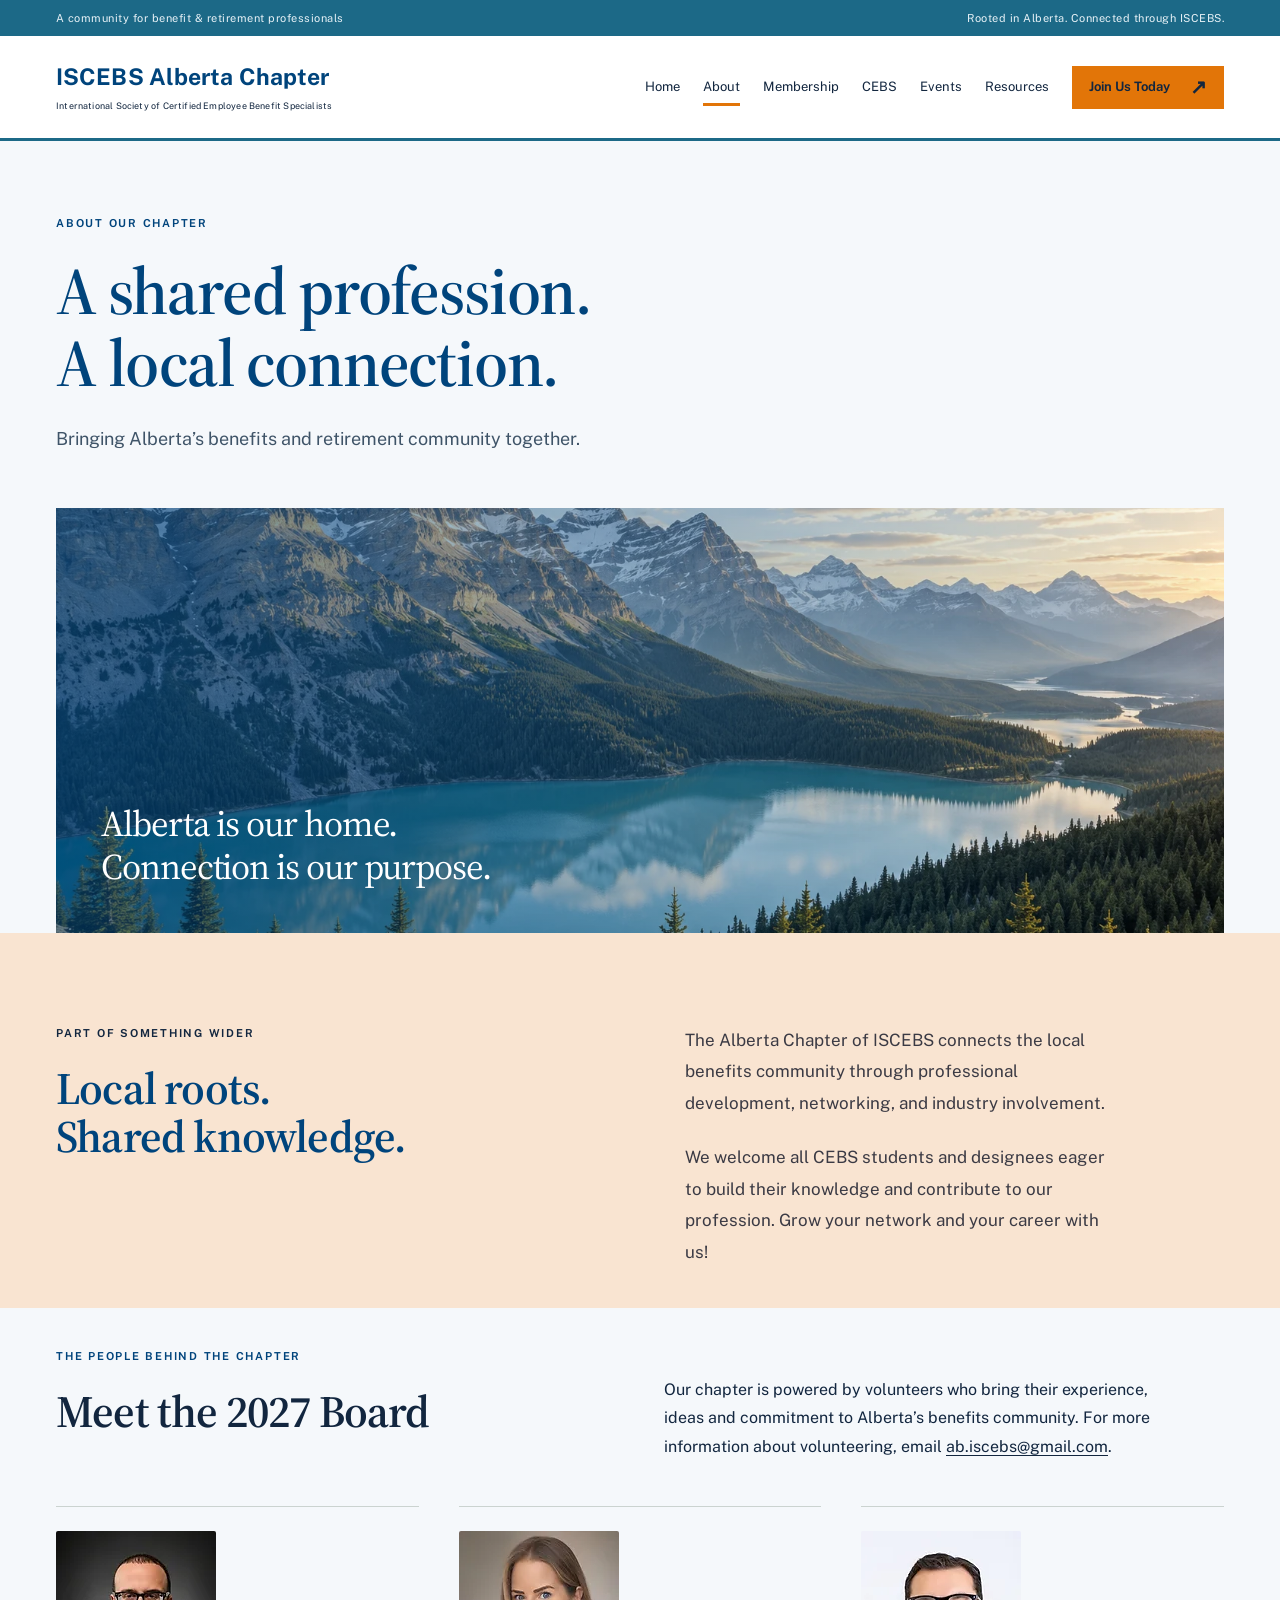
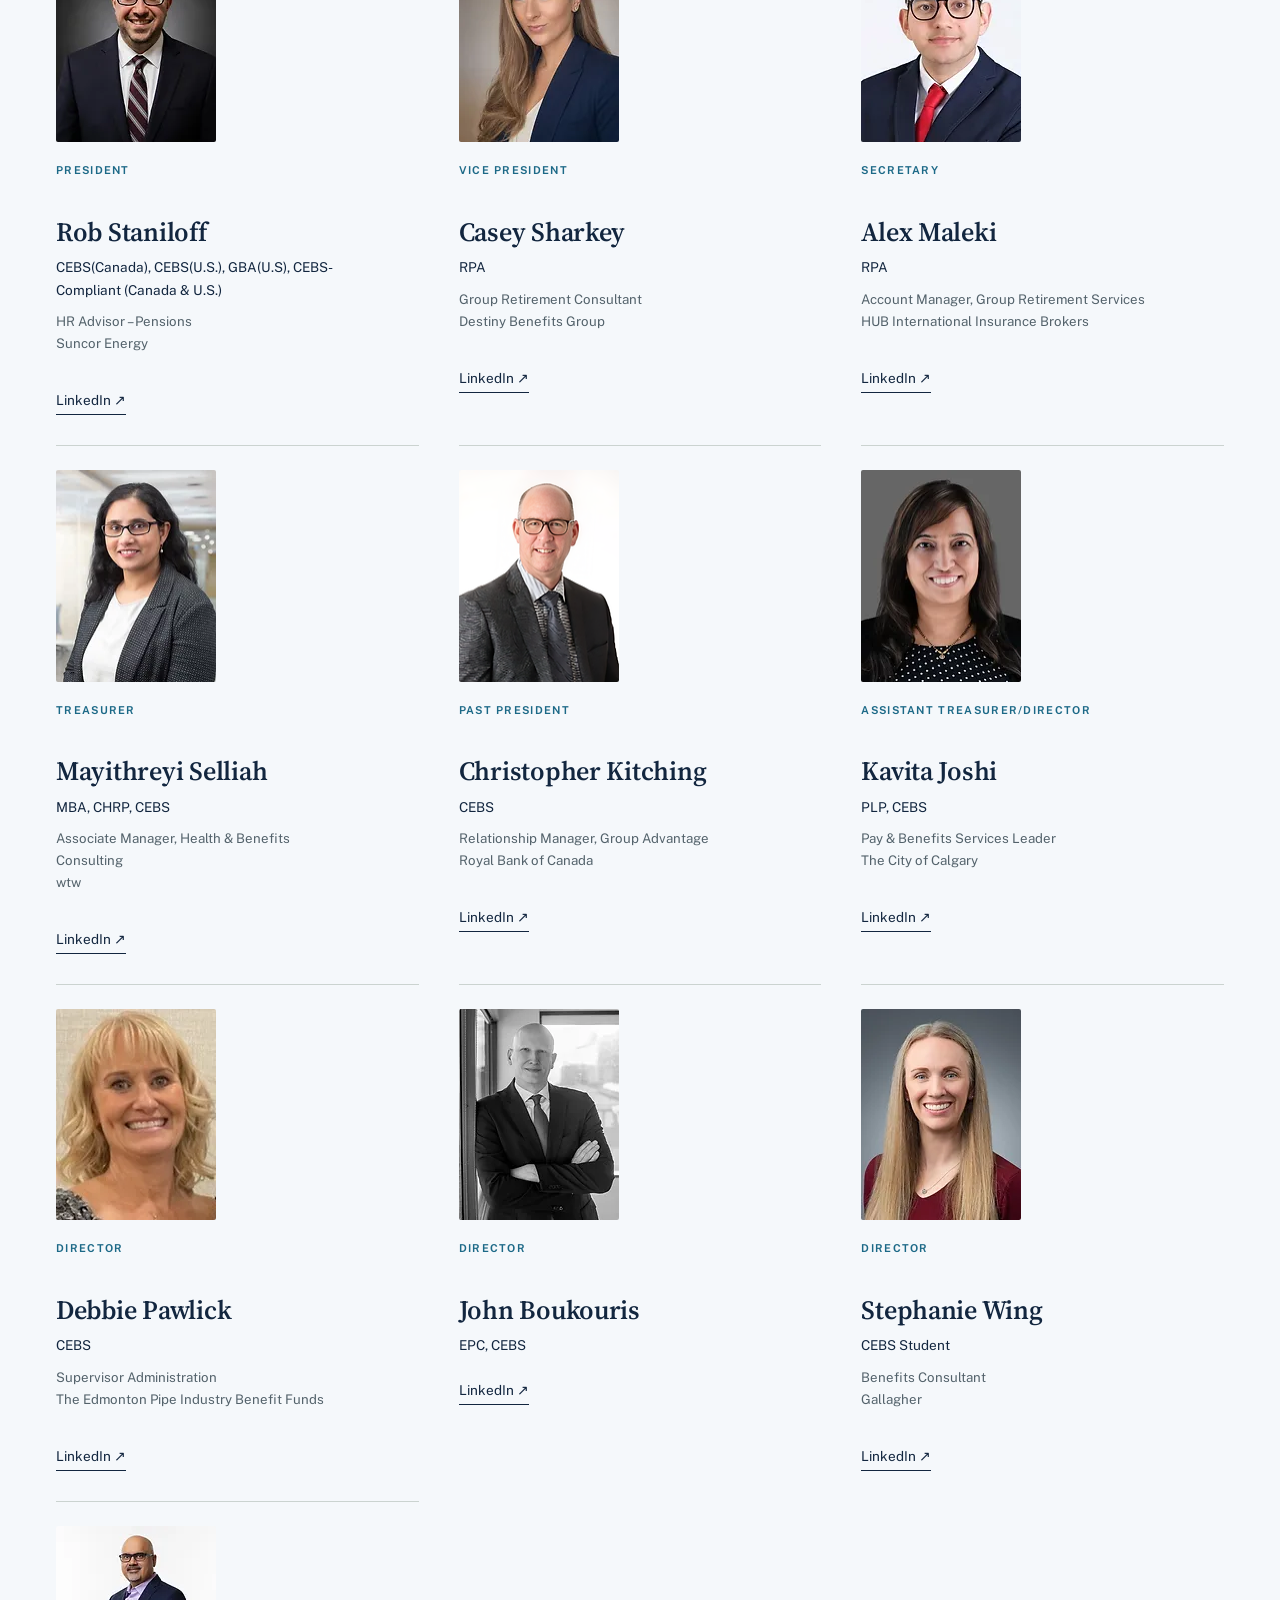
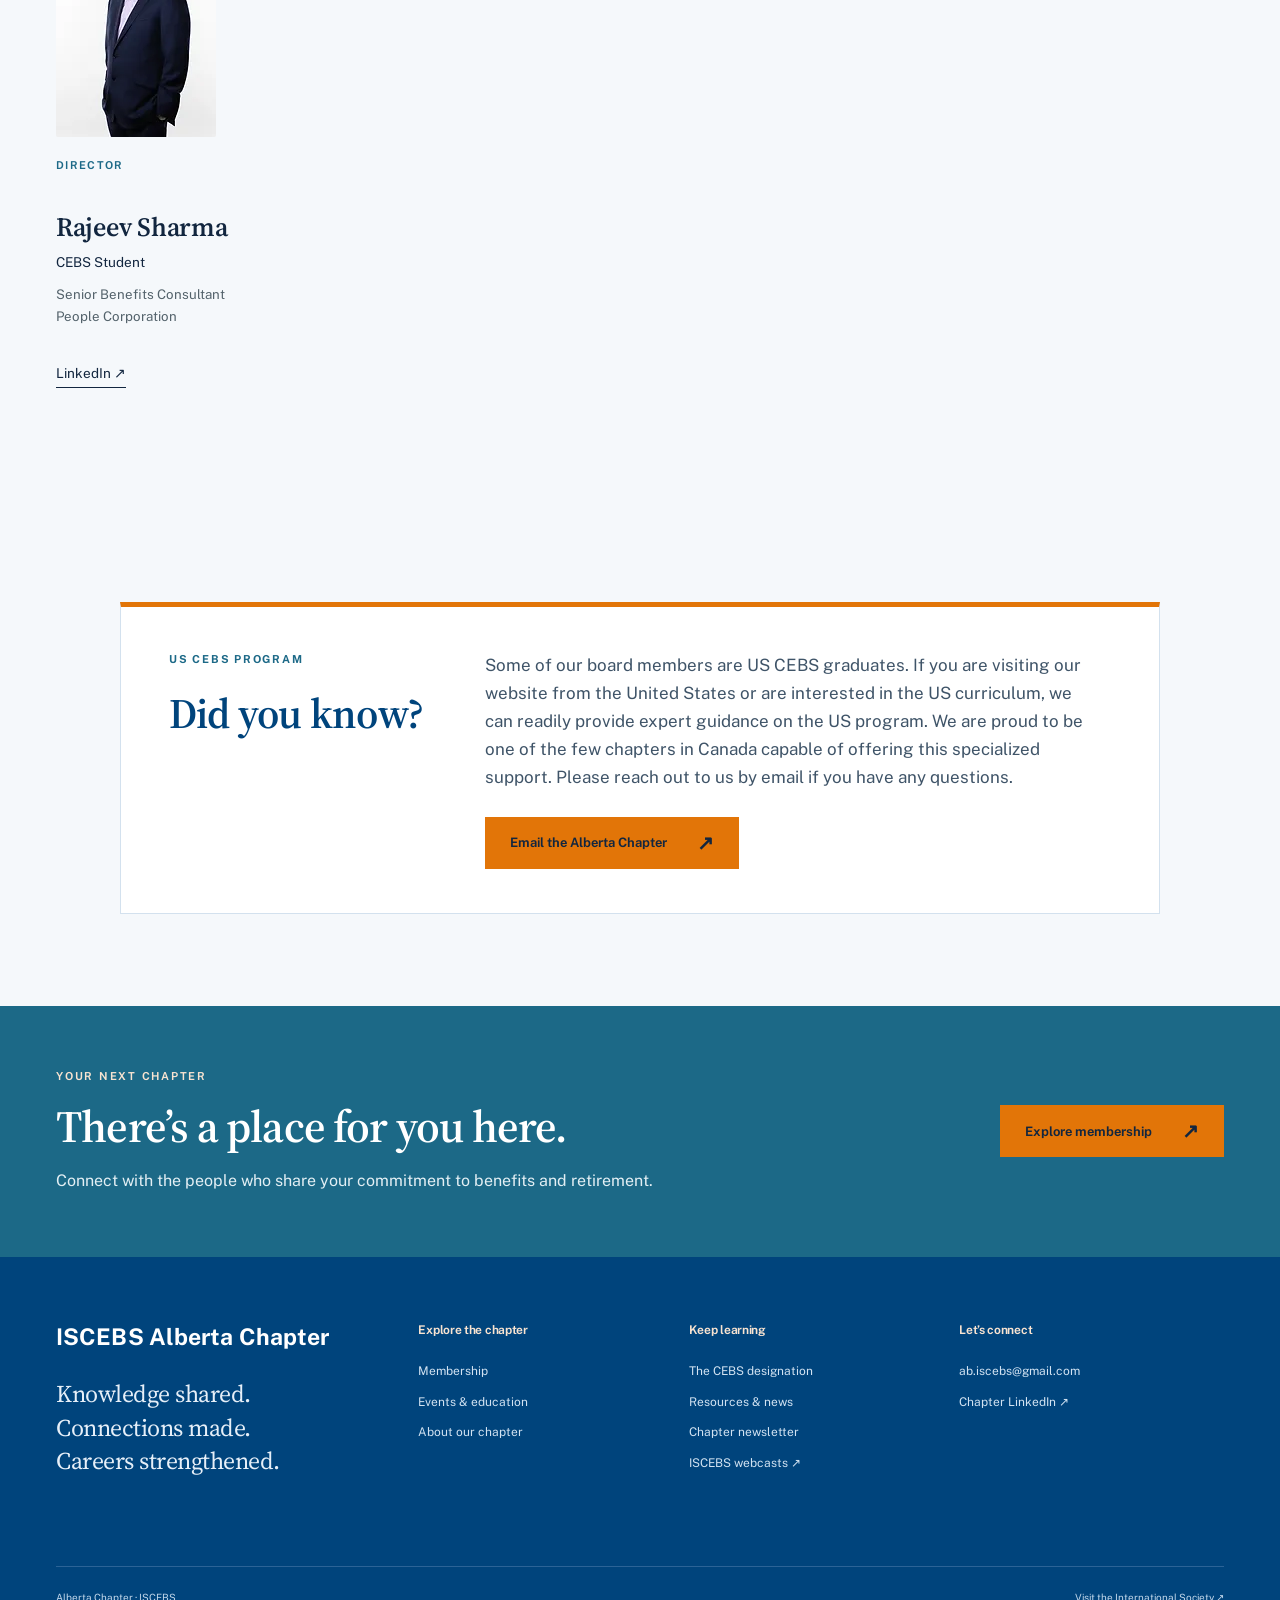
==== commit 02bcee9b: "Board: sync from Wix" ====
--- a/about.html
+++ b/about.html
@@ -1 +1 @@
-<!doctype html><html lang="en-CA"><head><meta charset="UTF-8"><meta name="viewport" content="width=device-width,initial-scale=1"><meta name="description" content="Meet the Alberta Chapter of ISCEBS: a community for professional learning, collaboration and lasting connections."><meta property="og:type" content="website"><meta property="og:site_name" content="Alberta Chapter of ISCEBS"><meta property="og:title" content="About the Chapter | Alberta Chapter of ISCEBS"><meta property="og:description" content="Meet the Alberta Chapter of ISCEBS: a community for professional learning, collaboration and lasting connections."><meta property="og:url" content="https://abiscebs.com/about.html"><meta property="og:image" content="https://abiscebs.com/assets/share.jpg"><meta property="og:image:width" content="1200"><meta property="og:image:height" content="630"><meta property="og:image:alt" content="ISCEBS Alberta Chapter – Knowledge shared. Connections made."><meta property="og:locale" content="en_CA"><meta name="twitter:card" content="summary_large_image"><meta name="theme-color" content="#142f40"><title>About the Chapter | Alberta Chapter of ISCEBS</title><link rel="icon" href="assets/favicon.svg" type="image/svg+xml"><link rel="stylesheet" href="assets/style.css"><link rel="preconnect" href="https://www.wixapis.com" crossorigin><link rel="preconnect" href="https://static.wixstatic.com"><link rel="preconnect" href="https://fonts.googleapis.com"><link rel="preconnect" href="https://fonts.gstatic.com" crossorigin><link rel="stylesheet" href="https://fonts.googleapis.com/css2?family=Public+Sans:wght@400;500;600;700&family=Source+Serif+4:opsz,wght@8..60,500;8..60,600;8..60,700&display=swap"><link rel="stylesheet" href="assets/vibrant.css"><script src="assets/site.js" defer></script><script src="assets/wix-config.js" defer></script><script src="assets/wix-client.js" defer></script><script src="assets/wix-board-render.js" defer></script><script src="assets/wix-board.js" defer></script></head><body class="vibrant"><a class="skip-link" href="#main">Skip to content</a><div class="topline"><div class="wrap">A community for benefit & retirement professionals<span>Rooted in Alberta. Connected through ISCEBS.</span></div></div><header><div class="wrap header-inner"><a class="wordmark" href="index.html" aria-label="Alberta Chapter of ISCEBS home"><strong>ISCEBS Alberta Chapter</strong><small>International Society of Certified Employee Benefit Specialists</small></a><button class="menu-toggle" aria-controls="site-nav" aria-expanded="false">Menu <span aria-hidden="true">☰</span></button><nav id="site-nav" aria-label="Main navigation"><a href="index.html">Home</a><a href="about.html" aria-current="page">About</a><a href="membership.html">Membership</a><a href="cebs.html">CEBS</a><a href="events.html">Events</a><a href="resources.html">Resources</a><a class="button nav-join" href="http://iscebs.org/join" target="_blank" rel="noopener noreferrer">Join Us Today<span aria-hidden="true">↗</span></a></nav></div></header><main id="main"><section class="page-intro wrap"><div class="eyebrow">ABOUT OUR CHAPTER</div><h1>A shared profession.<br>A local connection.</h1><p class="intro-text">Bringing Alberta’s benefits and retirement community together.</p></section><section class="wrap about-image"><img src="assets/alberta.webp" alt="Morning light across a mountain lake in Alberta"><div class="image-label">Alberta is our home.<br>Connection is our purpose.</div></section><section class="soft-section chapter-context"><div class="wrap section split"><div><div class="eyebrow">PART OF SOMETHING WIDER</div><h2>Local roots.<br>Shared knowledge.</h2></div><div class="prose"><p>The Alberta Chapter of ISCEBS connects the local benefits community through professional development, networking, and industry involvement.</p><p>We welcome all CEBS students and designees eager to build their knowledge and contribute to our profession. Grow your network and your career with us!</p></div></div></section><section class="wrap section" id="board" aria-labelledby="board-heading"><div class="board-intro"><div><div class="eyebrow">THE PEOPLE BEHIND THE CHAPTER</div><h2 id="board-heading">Meet the 2027 Board</h2></div><p>Our chapter is powered by volunteers who bring their experience, ideas and commitment to Alberta’s benefits community. For more information about volunteering, email <a href="mailto:ab.iscebs@gmail.com" style="text-decoration:underline;text-underline-offset:3px">ab.iscebs@gmail.com</a>.</p></div><div class="board-grid" data-wix-board><article class="board-member"><div class="eyebrow">President</div><h3>Rob Staniloff</h3><p class="board-credentials">CEBS(Canada), CEBS(U.S.), GBA(U.S), CEBS-Compliant (Canada &amp; U.S.)</p><p class="board-work">HR Advisor – Pensions<br>Suncor Energy</p><a class="board-link" href="https://www.linkedin.com/in/rob-staniloff-cebs-canada-cebs-u-s-gba-u-s-cebs-compliant-canada-and-u-s-%F0%9F%87%A8%F0%9F%87%A6-%F0%9F%87%BA%F0%9F%87%B8-157169285/" target="_blank" rel="noopener noreferrer" aria-label="Rob Staniloff on LinkedIn">LinkedIn <span aria-hidden="true">↗</span></a></article><article class="board-member"><div class="eyebrow">Vice President</div><h3>Casey Sharkey</h3><p class="board-credentials">RPA</p><p class="board-work">Group Retirement Consultant<br>Destiny Benefits Group</p><a class="board-link" href="https://www.linkedin.com/in/caseysharkeyandco/" target="_blank" rel="noopener noreferrer" aria-label="Casey Sharkey on LinkedIn">LinkedIn <span aria-hidden="true">↗</span></a></article><article class="board-member"><div class="eyebrow">Secretary</div><h3>Alex Maleki</h3><p class="board-credentials">RPA, LLQP</p><p class="board-work">Account Manager, Group Retirement Services<br>HUB International Insurance Brokers</p><a class="board-link" href="https://www.linkedin.com/in/amalekii/" target="_blank" rel="noopener noreferrer" aria-label="Alex Maleki on LinkedIn">LinkedIn <span aria-hidden="true">↗</span></a></article><article class="board-member"><div class="eyebrow">Treasurer</div><h3>Mayithreyi Selliah</h3><p class="board-credentials">MBA, CHRP, CEBS</p><p class="board-work">Lead Associate, Health and Benefits<br>Morneau Shepell</p><a class="board-link" href="https://www.linkedin.com/in/mayithreyi/" target="_blank" rel="noopener noreferrer" aria-label="Mayithreyi Selliah on LinkedIn">LinkedIn <span aria-hidden="true">↗</span></a></article><article class="board-member"><div class="eyebrow">Past President</div><h3>Christopher Kitching</h3><p class="board-credentials">CEBS</p><p class="board-work">Relationship Manager, Group Advantage<br>Royal Bank of Canada</p><a class="board-link" href="https://www.linkedin.com/in/chriskitching/" target="_blank" rel="noopener noreferrer" aria-label="Christopher Kitching on LinkedIn">LinkedIn <span aria-hidden="true">↗</span></a></article><article class="board-member"><div class="eyebrow">Assistant Treasurer/Secretary</div><h3>Kavita Joshi</h3><p class="board-credentials">PLP, CEBS</p><p class="board-work">Pay &amp; Benefits Services Leader<br>The City of Calgary</p><a class="board-link" href="https://www.linkedin.com/in/kavita-joshi-plp-cebs-ab603215/" target="_blank" rel="noopener noreferrer" aria-label="Kavita Joshi on LinkedIn">LinkedIn <span aria-hidden="true">↗</span></a></article><article class="board-member"><div class="eyebrow">Director</div><h3>Debbie Pawlick</h3><p class="board-credentials">CEBS</p><p class="board-work">Supervisor Administration<br>The Edmonton Pipe Industry Benefit Funds</p><a class="board-link" href="https://www.linkedin.com/in/debbie-pawlick-370826a8/" target="_blank" rel="noopener noreferrer" aria-label="Debbie Pawlick on LinkedIn">LinkedIn <span aria-hidden="true">↗</span></a></article><article class="board-member"><div class="eyebrow">Director</div><h3>John Boukouris</h3><p class="board-credentials">EPC, CEBS</p><a class="board-link" href="https://www.linkedin.com/in/john-boukouris-epc-cebs-69357921/" target="_blank" rel="noopener noreferrer" aria-label="John Boukouris on LinkedIn">LinkedIn <span aria-hidden="true">↗</span></a></article><article class="board-member"><div class="eyebrow">Director</div><h3>Stephanie Wing</h3><p class="board-credentials"></p><p class="board-work">Benefits Consultant<br>Gallagher</p><a class="board-link" href="https://www.linkedin.com/in/wingstephanie/" target="_blank" rel="noopener noreferrer" aria-label="Stephanie Wing on LinkedIn">LinkedIn <span aria-hidden="true">↗</span></a></article><article class="board-member"><div class="eyebrow">Director</div><h3>Rajeev Sharma</h3><p class="board-credentials"></p><p class="board-work">Senior Benefits Consultant</p><a class="board-link" href="https://www.linkedin.com/in/rajeev-sharma-60226117/" target="_blank" rel="noopener noreferrer" aria-label="Rajeev Sharma on LinkedIn">LinkedIn <span aria-hidden="true">↗</span></a></article><!--board:end--></div></section><section class="wrap section"><div class="did-you-know"><div class="dyk-head"><div class="eyebrow">US CEBS PROGRAM</div><h2>Did you know?</h2></div><div class="dyk-body"><p>Some of our board members are US CEBS graduates. If you are visiting our website from the United States or are interested in the US curriculum, we can readily provide expert guidance on the US program. We are proud to be one of the few chapters in Canada capable of offering this specialized support. Please reach out to us by email if you have any questions.</p><a class="button" href="mailto:ab.iscebs@gmail.com">Email the Alberta Chapter<span aria-hidden="true">↗</span></a></div></div></section><section class="join-band"><div class="wrap join-inner"><div><div class="eyebrow">YOUR NEXT CHAPTER</div><h2>There’s a place for you here.</h2><p>Connect with the people who share your commitment to benefits and retirement.</p></div><a class="button light" href="membership.html">Explore membership<span aria-hidden="true">↗</span></a></div></section></main><footer><div class="wrap footer-main"><div class="footer-brand"><a class="wordmark" href="index.html"><strong>ISCEBS Alberta Chapter</strong></a><p>Knowledge shared.<br>Connections made.<br>Careers strengthened.</p></div><div><h3>Explore the chapter</h3><a href="membership.html">Membership</a><a href="events.html">Events & education</a><a href="about.html">About our chapter</a></div><div><h3>Keep learning</h3><a href="cebs.html">The CEBS designation</a><a href="resources.html">Resources & news</a><a href="newsletter.html">Chapter newsletter</a><a href="https://www.iscebs.org/home/education---resources/webcasts" target="_blank" rel="noopener noreferrer">ISCEBS webcasts ↗</a></div><div><h3>Let’s connect</h3><a href="mailto:ab.iscebs@gmail.com">ab.iscebs@gmail.com</a><a href="https://www.linkedin.com/company/94094639/" target="_blank" rel="noopener noreferrer">Chapter LinkedIn ↗</a></div></div><div class="wrap footer-bottom"><span>Alberta Chapter · ISCEBS</span><a href="https://www.iscebs.org/" target="_blank" rel="noopener noreferrer">Visit the International Society ↗</a></div></footer></body></html>+<!doctype html><html lang="en-CA"><head><meta charset="UTF-8"><meta name="viewport" content="width=device-width,initial-scale=1"><meta name="description" content="Meet the Alberta Chapter of ISCEBS: a community for professional learning, collaboration and lasting connections."><meta property="og:type" content="website"><meta property="og:site_name" content="Alberta Chapter of ISCEBS"><meta property="og:title" content="About the Chapter | Alberta Chapter of ISCEBS"><meta property="og:description" content="Meet the Alberta Chapter of ISCEBS: a community for professional learning, collaboration and lasting connections."><meta property="og:url" content="https://abiscebs.com/about.html"><meta property="og:image" content="https://abiscebs.com/assets/share.jpg"><meta property="og:image:width" content="1200"><meta property="og:image:height" content="630"><meta property="og:image:alt" content="ISCEBS Alberta Chapter – Knowledge shared. Connections made."><meta property="og:locale" content="en_CA"><meta name="twitter:card" content="summary_large_image"><meta name="theme-color" content="#142f40"><title>About the Chapter | Alberta Chapter of ISCEBS</title><link rel="icon" href="assets/favicon.svg" type="image/svg+xml"><link rel="stylesheet" href="assets/style.css"><link rel="preconnect" href="https://www.wixapis.com" crossorigin><link rel="preconnect" href="https://static.wixstatic.com"><link rel="preconnect" href="https://fonts.googleapis.com"><link rel="preconnect" href="https://fonts.gstatic.com" crossorigin><link rel="stylesheet" href="https://fonts.googleapis.com/css2?family=Public+Sans:wght@400;500;600;700&family=Source+Serif+4:opsz,wght@8..60,500;8..60,600;8..60,700&display=swap"><link rel="stylesheet" href="assets/vibrant.css"><script src="assets/site.js" defer></script><script src="assets/wix-config.js" defer></script><script src="assets/wix-client.js" defer></script><script src="assets/wix-board-render.js" defer></script><script src="assets/wix-board.js" defer></script></head><body class="vibrant"><a class="skip-link" href="#main">Skip to content</a><div class="topline"><div class="wrap">A community for benefit & retirement professionals<span>Rooted in Alberta. Connected through ISCEBS.</span></div></div><header><div class="wrap header-inner"><a class="wordmark" href="index.html" aria-label="Alberta Chapter of ISCEBS home"><strong>ISCEBS Alberta Chapter</strong><small>International Society of Certified Employee Benefit Specialists</small></a><button class="menu-toggle" aria-controls="site-nav" aria-expanded="false">Menu <span aria-hidden="true">☰</span></button><nav id="site-nav" aria-label="Main navigation"><a href="index.html">Home</a><a href="about.html" aria-current="page">About</a><a href="membership.html">Membership</a><a href="cebs.html">CEBS</a><a href="events.html">Events</a><a href="resources.html">Resources</a><a class="button nav-join" href="http://iscebs.org/join" target="_blank" rel="noopener noreferrer">Join Us Today<span aria-hidden="true">↗</span></a></nav></div></header><main id="main"><section class="page-intro wrap"><div class="eyebrow">ABOUT OUR CHAPTER</div><h1>A shared profession.<br>A local connection.</h1><p class="intro-text">Bringing Alberta’s benefits and retirement community together.</p></section><section class="wrap about-image"><img src="assets/alberta.webp" alt="Morning light across a mountain lake in Alberta"><div class="image-label">Alberta is our home.<br>Connection is our purpose.</div></section><section class="soft-section chapter-context"><div class="wrap section split"><div><div class="eyebrow">PART OF SOMETHING WIDER</div><h2>Local roots.<br>Shared knowledge.</h2></div><div class="prose"><p>The Alberta Chapter of ISCEBS connects the local benefits community through professional development, networking, and industry involvement.</p><p>We welcome all CEBS students and designees eager to build their knowledge and contribute to our profession. Grow your network and your career with us!</p></div></div></section><section class="wrap section" id="board" aria-labelledby="board-heading"><div class="board-intro"><div><div class="eyebrow">THE PEOPLE BEHIND THE CHAPTER</div><h2 id="board-heading">Meet the 2027 Board</h2></div><p>Our chapter is powered by volunteers who bring their experience, ideas and commitment to Alberta’s benefits community. For more information about volunteering, email <a href="mailto:ab.iscebs@gmail.com" style="text-decoration:underline;text-underline-offset:3px">ab.iscebs@gmail.com</a>.</p></div><div class="board-grid" data-wix-board data-sig="[[&quot;Rob Staniloff&quot;,&quot;President&quot;,&quot;CEBS(Canada), CEBS(U.S.), GBA(U.S), CEBS-Compliant (Canada &amp; U.S.)&quot;,[&quot;HR Advisor – Pensions&quot;,&quot;Suncor Energy&quot;],&quot;https://www.linkedin.com/in/rob-staniloff-cebs-canada-cebs-u-s-gba-u-s-cebs-compliant-canada-and-u-s-%F0%9F%87%A8%F0%9F%87%A6-%F0%9F%87%BA%F0%9F%87%B8-157169285/&quot;,&quot;84a238_a9348261e05d4da69602eb477f294fc3~mv2.png&quot;],[&quot;Casey Sharkey&quot;,&quot;Vice President&quot;,&quot;RPA&quot;,[&quot;Group Retirement Consultant&quot;,&quot;Destiny Benefits Group&quot;],&quot;https://www.linkedin.com/in/caseysharkeyandco/&quot;,&quot;84a238_0957054c3d2c4576b18ec2c161c9cdc5~mv2.jpg&quot;],[&quot;Alex Maleki&quot;,&quot;Secretary&quot;,&quot;RPA&quot;,[&quot;Account Manager, Group Retirement Services&quot;,&quot;HUB International Insurance Brokers&quot;],&quot;https://www.linkedin.com/in/amalekii/&quot;,&quot;84a238_a7ec0f815d4545d58c07c4516380d57a~mv2.jpg&quot;],[&quot;Mayithreyi Selliah&quot;,&quot;Treasurer&quot;,&quot;MBA, CHRP, CEBS&quot;,[&quot;Associate Manager, Health &amp; Benefits Consulting&quot;,&quot;wtw&quot;],&quot;https://www.linkedin.com/in/mayithreyi/&quot;,&quot;84a238_ee095d0587944ea3907070b97a7fbdaa~mv2.jpg&quot;],[&quot;Christopher Kitching&quot;,&quot;Past President&quot;,&quot;CEBS&quot;,[&quot;Relationship Manager, Group Advantage&quot;,&quot;Royal Bank of Canada&quot;],&quot;https://www.linkedin.com/in/chriskitching/&quot;,&quot;84a238_5683d32ed312434489340059499df12e~mv2.png&quot;],[&quot;Kavita Joshi&quot;,&quot;Assistant Treasurer/Director&quot;,&quot;PLP, CEBS&quot;,[&quot;Pay &amp; Benefits Services Leader&quot;,&quot;The City of Calgary&quot;],&quot;https://www.linkedin.com/in/kavita-joshi-plp-cebs-ab603215/&quot;,&quot;84a238_cfb8e0cf96c849339412addff628ca47~mv2.jpeg&quot;],[&quot;Debbie Pawlick&quot;,&quot;Director&quot;,&quot;CEBS&quot;,[&quot;Supervisor Administration&quot;,&quot;The Edmonton Pipe Industry Benefit Funds&quot;],&quot;https://www.linkedin.com/in/debbie-pawlick-370826a8/&quot;,&quot;84a238_e9a914c26c8e4248904f07941ce4fb6c~mv2.jpg&quot;],[&quot;John Boukouris&quot;,&quot;Director&quot;,&quot;EPC, CEBS&quot;,[],&quot;https://www.linkedin.com/in/john-boukouris-epc-cebs-69357921/&quot;,&quot;84a238_6fb41ba4d1ff4c3b9890b7a5f42e8471~mv2.jpg&quot;],[&quot;Stephanie Wing&quot;,&quot;Director&quot;,&quot;CEBS Student&quot;,[&quot;Benefits Consultant&quot;,&quot;Gallagher&quot;],&quot;https://www.linkedin.com/in/wingstephanie/&quot;,&quot;84a238_85fd1f2f7c9a4265aa0ac5c07bda6bcc~mv2.jpg&quot;],[&quot;Rajeev Sharma&quot;,&quot;Director&quot;,&quot;CEBS Student&quot;,[&quot;Senior Benefits Consultant&quot;,&quot;People Corporation&quot;],&quot;https://www.linkedin.com/in/rajeev-sharma-60226117/&quot;,&quot;84a238_15d238d1a53e4b77b01e40e713583b90~mv2.jpg&quot;]]"><article class="board-member"><img class="board-portrait" src="assets/board/01a4395ecc42-320.webp" srcset="assets/board/01a4395ecc42-160.webp 1x, assets/board/01a4395ecc42-320.webp 2x" data-photo-key="84a238_a9348261e05d4da69602eb477f294fc3~mv2.png" data-local="1" alt="Rob Staniloff" width="372" height="491" loading="lazy" decoding="async" onerror="if(this.dataset.original&&this.src!==this.dataset.original){this.removeAttribute('srcset');this.src=this.dataset.original;this.dataset.original=''}else{this.remove()}"><div class="eyebrow">President</div><h3>Rob Staniloff</h3><p class="board-credentials">CEBS(Canada), CEBS(U.S.), GBA(U.S), CEBS-Compliant (Canada &amp; U.S.)</p><p class="board-work">HR Advisor – Pensions<br>Suncor Energy</p><a class="board-link" href="https://www.linkedin.com/in/rob-staniloff-cebs-canada-cebs-u-s-gba-u-s-cebs-compliant-canada-and-u-s-%F0%9F%87%A8%F0%9F%87%A6-%F0%9F%87%BA%F0%9F%87%B8-157169285/" target="_blank" rel="noopener noreferrer" aria-label="Rob Staniloff on LinkedIn">LinkedIn <span aria-hidden="true">↗</span></a></article><article class="board-member"><img class="board-portrait" src="assets/board/d521bad43f9a-320.webp" srcset="assets/board/d521bad43f9a-160.webp 1x, assets/board/d521bad43f9a-320.webp 2x" data-photo-key="84a238_0957054c3d2c4576b18ec2c161c9cdc5~mv2.jpg" data-local="1" alt="Casey Sharkey" width="372" height="491" loading="lazy" decoding="async" onerror="if(this.dataset.original&&this.src!==this.dataset.original){this.removeAttribute('srcset');this.src=this.dataset.original;this.dataset.original=''}else{this.remove()}"><div class="eyebrow">Vice President</div><h3>Casey Sharkey</h3><p class="board-credentials">RPA</p><p class="board-work">Group Retirement Consultant<br>Destiny Benefits Group</p><a class="board-link" href="https://www.linkedin.com/in/caseysharkeyandco/" target="_blank" rel="noopener noreferrer" aria-label="Casey Sharkey on LinkedIn">LinkedIn <span aria-hidden="true">↗</span></a></article><article class="board-member"><img class="board-portrait" src="assets/board/459de51b90bf-320.webp" srcset="assets/board/459de51b90bf-160.webp 1x, assets/board/459de51b90bf-320.webp 2x" data-photo-key="84a238_a7ec0f815d4545d58c07c4516380d57a~mv2.jpg" data-local="1" alt="Alex Maleki" width="372" height="491" loading="lazy" decoding="async" onerror="if(this.dataset.original&&this.src!==this.dataset.original){this.removeAttribute('srcset');this.src=this.dataset.original;this.dataset.original=''}else{this.remove()}"><div class="eyebrow">Secretary</div><h3>Alex Maleki</h3><p class="board-credentials">RPA</p><p class="board-work">Account Manager, Group Retirement Services<br>HUB International Insurance Brokers</p><a class="board-link" href="https://www.linkedin.com/in/amalekii/" target="_blank" rel="noopener noreferrer" aria-label="Alex Maleki on LinkedIn">LinkedIn <span aria-hidden="true">↗</span></a></article><article class="board-member"><img class="board-portrait" src="assets/board/87eebf648068-320.webp" srcset="assets/board/87eebf648068-160.webp 1x, assets/board/87eebf648068-320.webp 2x" data-photo-key="84a238_ee095d0587944ea3907070b97a7fbdaa~mv2.jpg" data-local="1" alt="Mayithreyi Selliah" width="372" height="491" loading="lazy" decoding="async" onerror="if(this.dataset.original&&this.src!==this.dataset.original){this.removeAttribute('srcset');this.src=this.dataset.original;this.dataset.original=''}else{this.remove()}"><div class="eyebrow">Treasurer</div><h3>Mayithreyi Selliah</h3><p class="board-credentials">MBA, CHRP, CEBS</p><p class="board-work">Associate Manager, Health &amp; Benefits Consulting<br>wtw</p><a class="board-link" href="https://www.linkedin.com/in/mayithreyi/" target="_blank" rel="noopener noreferrer" aria-label="Mayithreyi Selliah on LinkedIn">LinkedIn <span aria-hidden="true">↗</span></a></article><article class="board-member"><img class="board-portrait" src="assets/board/29445f281d50-320.webp" srcset="assets/board/29445f281d50-160.webp 1x, assets/board/29445f281d50-320.webp 2x" data-photo-key="84a238_5683d32ed312434489340059499df12e~mv2.png" data-local="1" alt="Christopher Kitching" width="372" height="491" loading="lazy" decoding="async" onerror="if(this.dataset.original&&this.src!==this.dataset.original){this.removeAttribute('srcset');this.src=this.dataset.original;this.dataset.original=''}else{this.remove()}"><div class="eyebrow">Past President</div><h3>Christopher Kitching</h3><p class="board-credentials">CEBS</p><p class="board-work">Relationship Manager, Group Advantage<br>Royal Bank of Canada</p><a class="board-link" href="https://www.linkedin.com/in/chriskitching/" target="_blank" rel="noopener noreferrer" aria-label="Christopher Kitching on LinkedIn">LinkedIn <span aria-hidden="true">↗</span></a></article><article class="board-member"><img class="board-portrait" src="assets/board/d89c8d7d8212-320.webp" srcset="assets/board/d89c8d7d8212-160.webp 1x, assets/board/d89c8d7d8212-320.webp 2x" data-photo-key="84a238_cfb8e0cf96c849339412addff628ca47~mv2.jpeg" data-local="1" alt="Kavita Joshi" width="372" height="491" loading="lazy" decoding="async" onerror="if(this.dataset.original&&this.src!==this.dataset.original){this.removeAttribute('srcset');this.src=this.dataset.original;this.dataset.original=''}else{this.remove()}"><div class="eyebrow">Assistant Treasurer/Director</div><h3>Kavita Joshi</h3><p class="board-credentials">PLP, CEBS</p><p class="board-work">Pay &amp; Benefits Services Leader<br>The City of Calgary</p><a class="board-link" href="https://www.linkedin.com/in/kavita-joshi-plp-cebs-ab603215/" target="_blank" rel="noopener noreferrer" aria-label="Kavita Joshi on LinkedIn">LinkedIn <span aria-hidden="true">↗</span></a></article><article class="board-member"><img class="board-portrait" src="assets/board/0aabb76f9d67-320.webp" srcset="assets/board/0aabb76f9d67-160.webp 1x, assets/board/0aabb76f9d67-320.webp 2x" data-photo-key="84a238_e9a914c26c8e4248904f07941ce4fb6c~mv2.jpg" data-local="1" alt="Debbie Pawlick" width="372" height="491" loading="lazy" decoding="async" onerror="if(this.dataset.original&&this.src!==this.dataset.original){this.removeAttribute('srcset');this.src=this.dataset.original;this.dataset.original=''}else{this.remove()}"><div class="eyebrow">Director</div><h3>Debbie Pawlick</h3><p class="board-credentials">CEBS</p><p class="board-work">Supervisor Administration<br>The Edmonton Pipe Industry Benefit Funds</p><a class="board-link" href="https://www.linkedin.com/in/debbie-pawlick-370826a8/" target="_blank" rel="noopener noreferrer" aria-label="Debbie Pawlick on LinkedIn">LinkedIn <span aria-hidden="true">↗</span></a></article><article class="board-member"><img class="board-portrait" src="assets/board/24b3eab3db43-320.webp" srcset="assets/board/24b3eab3db43-160.webp 1x, assets/board/24b3eab3db43-320.webp 2x" data-photo-key="84a238_6fb41ba4d1ff4c3b9890b7a5f42e8471~mv2.jpg" data-local="1" alt="John Boukouris" width="372" height="491" loading="lazy" decoding="async" onerror="if(this.dataset.original&&this.src!==this.dataset.original){this.removeAttribute('srcset');this.src=this.dataset.original;this.dataset.original=''}else{this.remove()}"><div class="eyebrow">Director</div><h3>John Boukouris</h3><p class="board-credentials">EPC, CEBS</p><a class="board-link" href="https://www.linkedin.com/in/john-boukouris-epc-cebs-69357921/" target="_blank" rel="noopener noreferrer" aria-label="John Boukouris on LinkedIn">LinkedIn <span aria-hidden="true">↗</span></a></article><article class="board-member"><img class="board-portrait" src="assets/board/74bed9789c0c-320.webp" srcset="assets/board/74bed9789c0c-160.webp 1x, assets/board/74bed9789c0c-320.webp 2x" data-photo-key="84a238_85fd1f2f7c9a4265aa0ac5c07bda6bcc~mv2.jpg" data-local="1" alt="Stephanie Wing" width="372" height="491" loading="lazy" decoding="async" onerror="if(this.dataset.original&&this.src!==this.dataset.original){this.removeAttribute('srcset');this.src=this.dataset.original;this.dataset.original=''}else{this.remove()}"><div class="eyebrow">Director</div><h3>Stephanie Wing</h3><p class="board-credentials">CEBS Student</p><p class="board-work">Benefits Consultant<br>Gallagher</p><a class="board-link" href="https://www.linkedin.com/in/wingstephanie/" target="_blank" rel="noopener noreferrer" aria-label="Stephanie Wing on LinkedIn">LinkedIn <span aria-hidden="true">↗</span></a></article><article class="board-member"><img class="board-portrait" src="assets/board/08b3572f3bc5-320.webp" srcset="assets/board/08b3572f3bc5-160.webp 1x, assets/board/08b3572f3bc5-320.webp 2x" data-photo-key="84a238_15d238d1a53e4b77b01e40e713583b90~mv2.jpg" data-local="1" alt="Rajeev Sharma" width="372" height="491" loading="lazy" decoding="async" onerror="if(this.dataset.original&&this.src!==this.dataset.original){this.removeAttribute('srcset');this.src=this.dataset.original;this.dataset.original=''}else{this.remove()}"><div class="eyebrow">Director</div><h3>Rajeev Sharma</h3><p class="board-credentials">CEBS Student</p><p class="board-work">Senior Benefits Consultant<br>People Corporation</p><a class="board-link" href="https://www.linkedin.com/in/rajeev-sharma-60226117/" target="_blank" rel="noopener noreferrer" aria-label="Rajeev Sharma on LinkedIn">LinkedIn <span aria-hidden="true">↗</span></a></article><!--board:end--></div></section><section class="wrap section"><div class="did-you-know"><div class="dyk-head"><div class="eyebrow">US CEBS PROGRAM</div><h2>Did you know?</h2></div><div class="dyk-body"><p>Some of our board members are US CEBS graduates. If you are visiting our website from the United States or are interested in the US curriculum, we can readily provide expert guidance on the US program. We are proud to be one of the few chapters in Canada capable of offering this specialized support. Please reach out to us by email if you have any questions.</p><a class="button" href="mailto:ab.iscebs@gmail.com">Email the Alberta Chapter<span aria-hidden="true">↗</span></a></div></div></section><section class="join-band"><div class="wrap join-inner"><div><div class="eyebrow">YOUR NEXT CHAPTER</div><h2>There’s a place for you here.</h2><p>Connect with the people who share your commitment to benefits and retirement.</p></div><a class="button light" href="membership.html">Explore membership<span aria-hidden="true">↗</span></a></div></section></main><footer><div class="wrap footer-main"><div class="footer-brand"><a class="wordmark" href="index.html"><strong>ISCEBS Alberta Chapter</strong></a><p>Knowledge shared.<br>Connections made.<br>Careers strengthened.</p></div><div><h3>Explore the chapter</h3><a href="membership.html">Membership</a><a href="events.html">Events & education</a><a href="about.html">About our chapter</a></div><div><h3>Keep learning</h3><a href="cebs.html">The CEBS designation</a><a href="resources.html">Resources & news</a><a href="newsletter.html">Chapter newsletter</a><a href="https://www.iscebs.org/home/education---resources/webcasts" target="_blank" rel="noopener noreferrer">ISCEBS webcasts ↗</a></div><div><h3>Let’s connect</h3><a href="mailto:ab.iscebs@gmail.com">ab.iscebs@gmail.com</a><a href="https://www.linkedin.com/company/94094639/" target="_blank" rel="noopener noreferrer">Chapter LinkedIn ↗</a></div></div><div class="wrap footer-bottom"><span>Alberta Chapter · ISCEBS</span><a href="https://www.iscebs.org/" target="_blank" rel="noopener noreferrer">Visit the International Society ↗</a></div></footer></body></html>
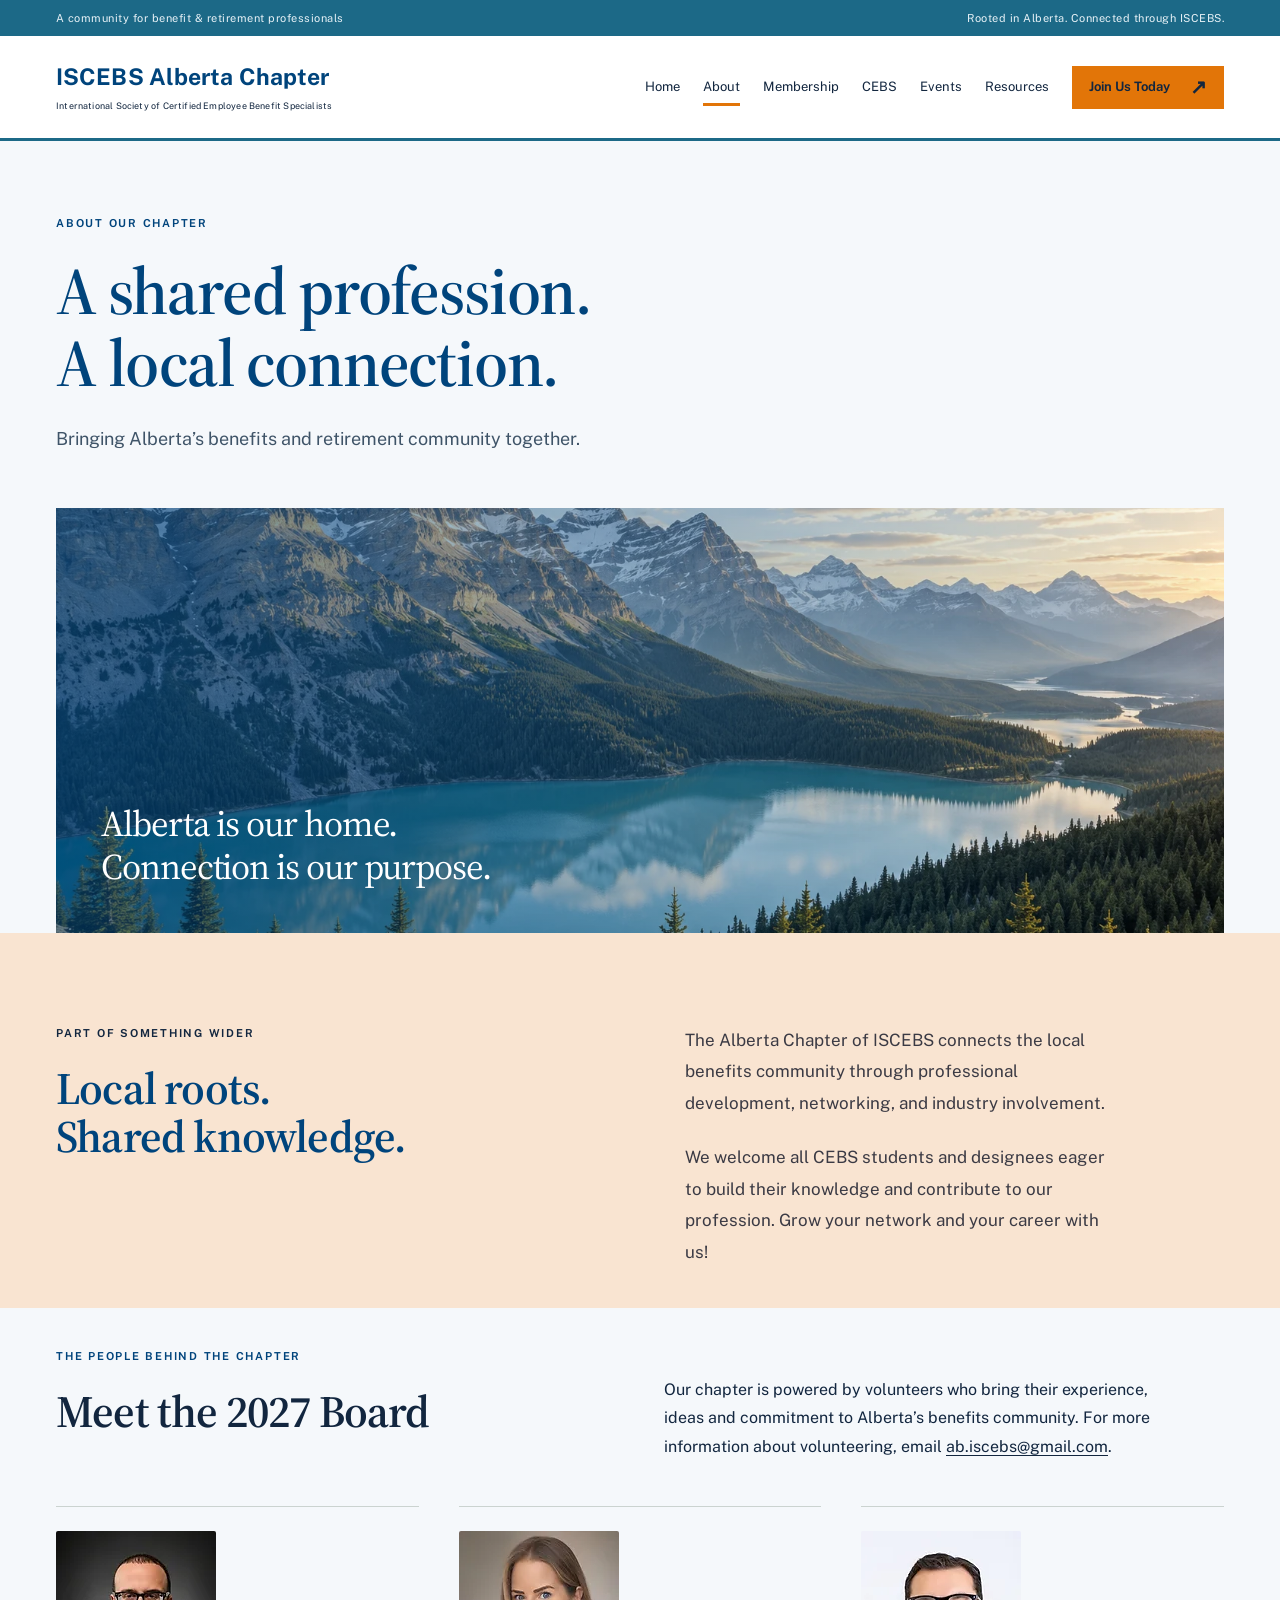
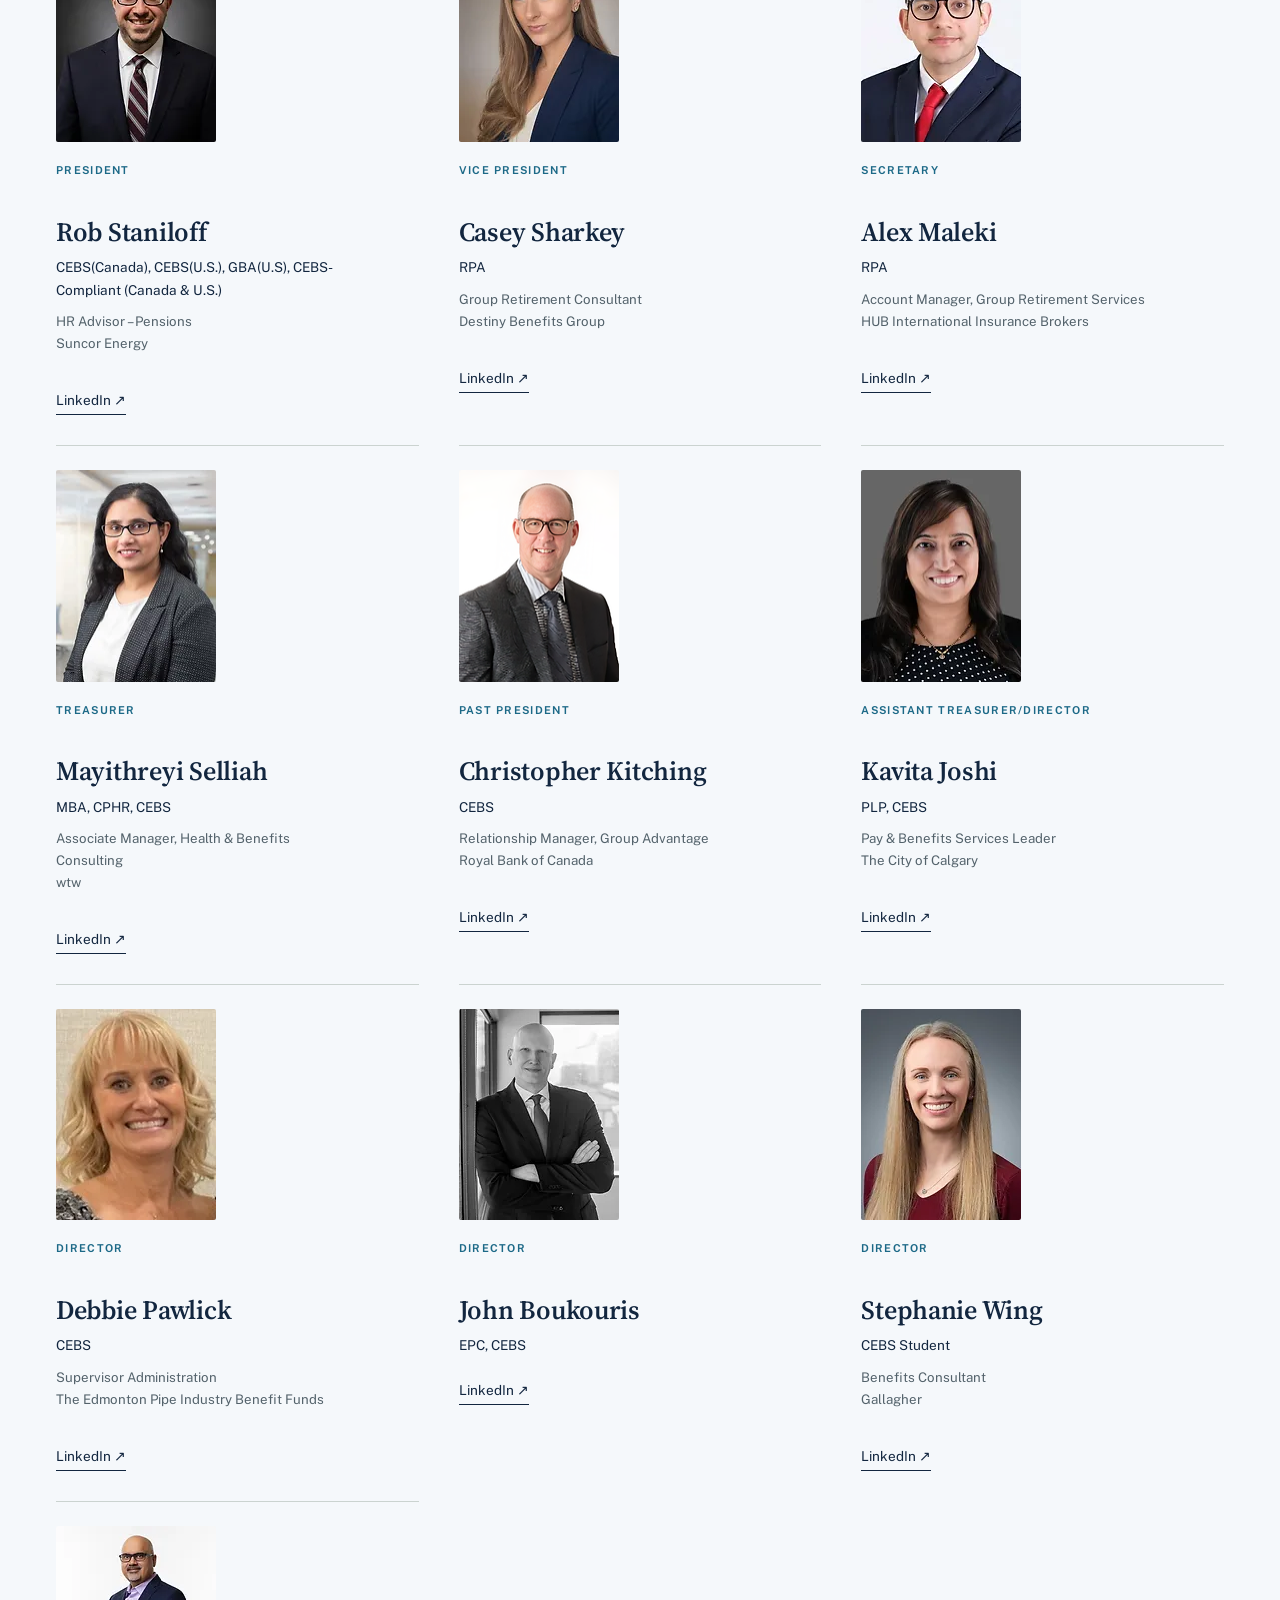
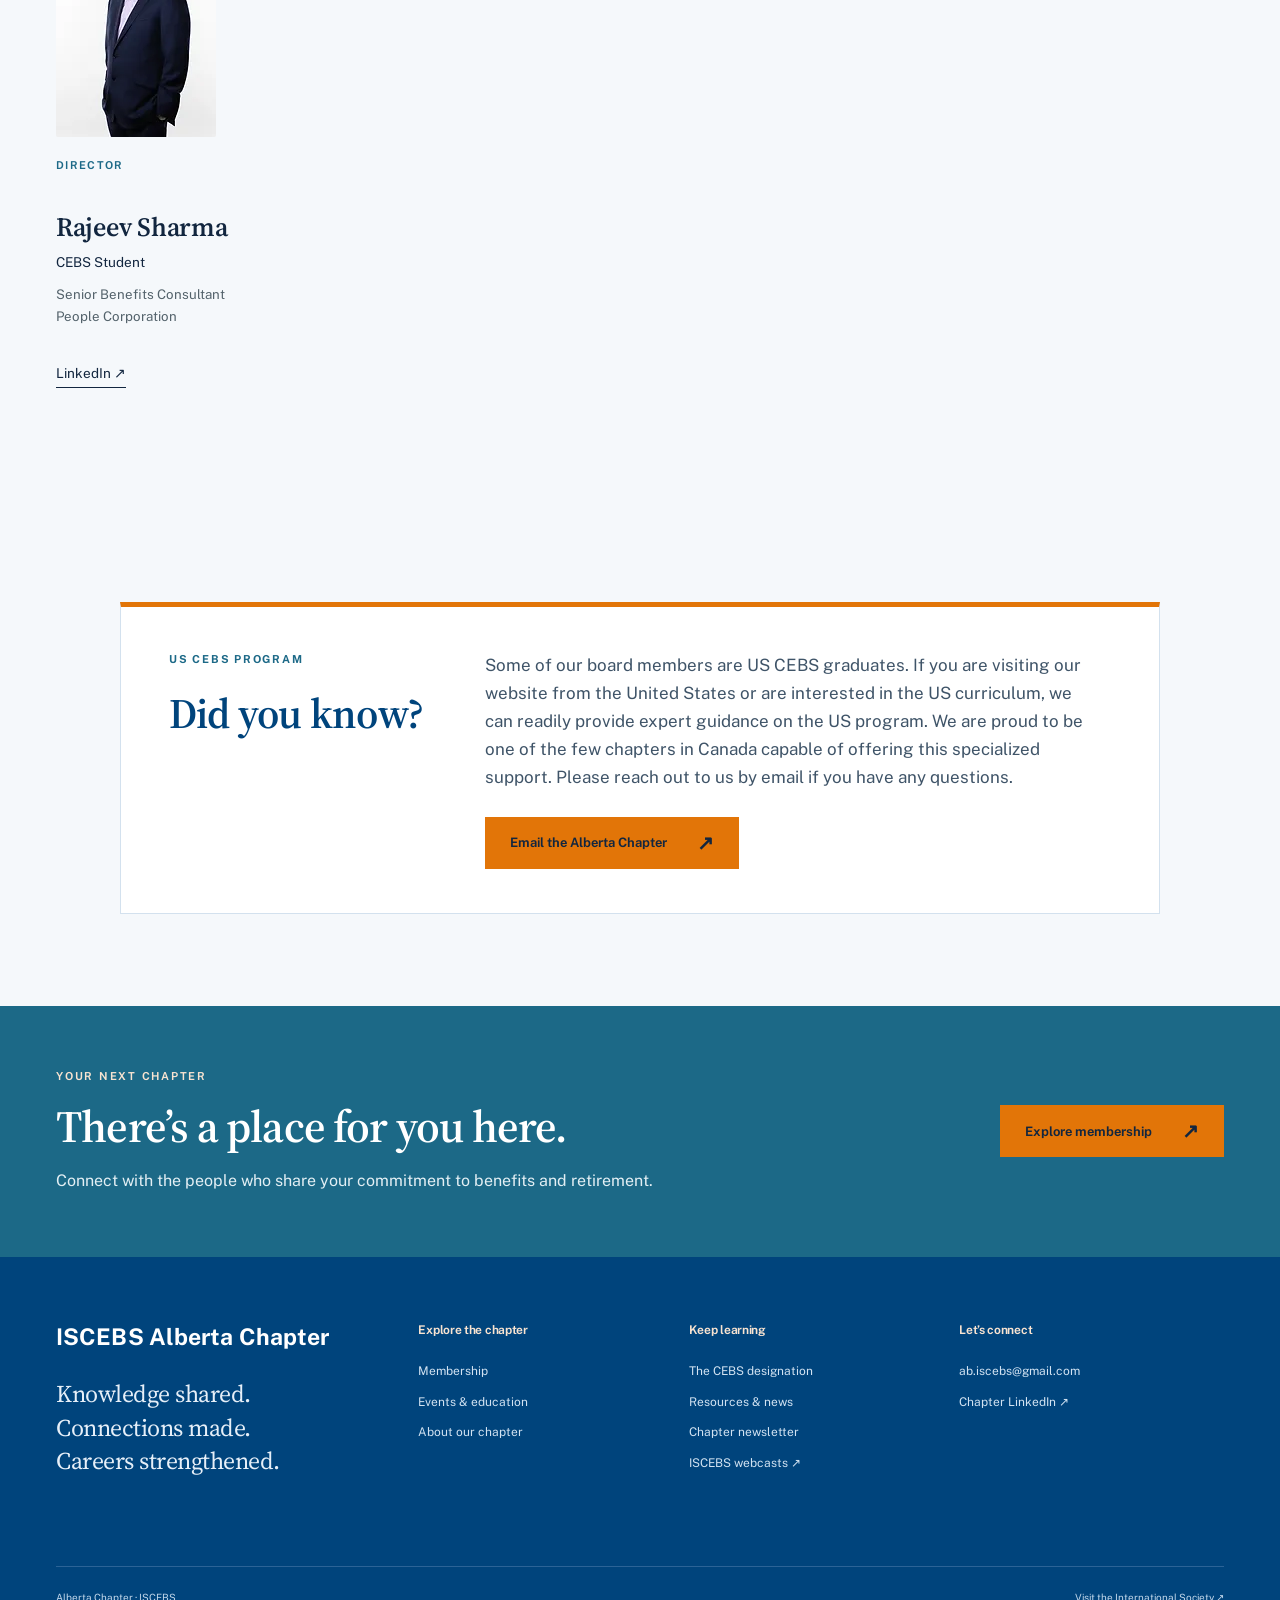
==== commit 7d9e421b: "Board: sync from Wix" ====
--- a/about.html
+++ b/about.html
@@ -1 +1 @@
-<!doctype html><html lang="en-CA"><head><meta charset="UTF-8"><meta name="viewport" content="width=device-width,initial-scale=1"><meta name="description" content="Meet the Alberta Chapter of ISCEBS: a community for professional learning, collaboration and lasting connections."><meta property="og:type" content="website"><meta property="og:site_name" content="Alberta Chapter of ISCEBS"><meta property="og:title" content="About the Chapter | Alberta Chapter of ISCEBS"><meta property="og:description" content="Meet the Alberta Chapter of ISCEBS: a community for professional learning, collaboration and lasting connections."><meta property="og:url" content="https://abiscebs.com/about.html"><meta property="og:image" content="https://abiscebs.com/assets/share.jpg"><meta property="og:image:width" content="1200"><meta property="og:image:height" content="630"><meta property="og:image:alt" content="ISCEBS Alberta Chapter – Knowledge shared. Connections made."><meta property="og:locale" content="en_CA"><meta name="twitter:card" content="summary_large_image"><meta name="theme-color" content="#142f40"><title>About the Chapter | Alberta Chapter of ISCEBS</title><link rel="icon" href="assets/favicon.svg" type="image/svg+xml"><link rel="stylesheet" href="assets/style.css"><link rel="preconnect" href="https://www.wixapis.com" crossorigin><link rel="preconnect" href="https://static.wixstatic.com"><link rel="preconnect" href="https://fonts.googleapis.com"><link rel="preconnect" href="https://fonts.gstatic.com" crossorigin><link rel="stylesheet" href="https://fonts.googleapis.com/css2?family=Public+Sans:wght@400;500;600;700&family=Source+Serif+4:opsz,wght@8..60,500;8..60,600;8..60,700&display=swap"><link rel="stylesheet" href="assets/vibrant.css"><script src="assets/site.js" defer></script><script src="assets/wix-config.js" defer></script><script src="assets/wix-client.js" defer></script><script src="assets/wix-board-render.js" defer></script><script src="assets/wix-board.js" defer></script></head><body class="vibrant"><a class="skip-link" href="#main">Skip to content</a><div class="topline"><div class="wrap">A community for benefit & retirement professionals<span>Rooted in Alberta. Connected through ISCEBS.</span></div></div><header><div class="wrap header-inner"><a class="wordmark" href="index.html" aria-label="Alberta Chapter of ISCEBS home"><strong>ISCEBS Alberta Chapter</strong><small>International Society of Certified Employee Benefit Specialists</small></a><button class="menu-toggle" aria-controls="site-nav" aria-expanded="false">Menu <span aria-hidden="true">☰</span></button><nav id="site-nav" aria-label="Main navigation"><a href="index.html">Home</a><a href="about.html" aria-current="page">About</a><a href="membership.html">Membership</a><a href="cebs.html">CEBS</a><a href="events.html">Events</a><a href="resources.html">Resources</a><a class="button nav-join" href="http://iscebs.org/join" target="_blank" rel="noopener noreferrer">Join Us Today<span aria-hidden="true">↗</span></a></nav></div></header><main id="main"><section class="page-intro wrap"><div class="eyebrow">ABOUT OUR CHAPTER</div><h1>A shared profession.<br>A local connection.</h1><p class="intro-text">Bringing Alberta’s benefits and retirement community together.</p></section><section class="wrap about-image"><img src="assets/alberta.webp" alt="Morning light across a mountain lake in Alberta"><div class="image-label">Alberta is our home.<br>Connection is our purpose.</div></section><section class="soft-section chapter-context"><div class="wrap section split"><div><div class="eyebrow">PART OF SOMETHING WIDER</div><h2>Local roots.<br>Shared knowledge.</h2></div><div class="prose"><p>The Alberta Chapter of ISCEBS connects the local benefits community through professional development, networking, and industry involvement.</p><p>We welcome all CEBS students and designees eager to build their knowledge and contribute to our profession. Grow your network and your career with us!</p></div></div></section><section class="wrap section" id="board" aria-labelledby="board-heading"><div class="board-intro"><div><div class="eyebrow">THE PEOPLE BEHIND THE CHAPTER</div><h2 id="board-heading">Meet the 2027 Board</h2></div><p>Our chapter is powered by volunteers who bring their experience, ideas and commitment to Alberta’s benefits community. For more information about volunteering, email <a href="mailto:ab.iscebs@gmail.com" style="text-decoration:underline;text-underline-offset:3px">ab.iscebs@gmail.com</a>.</p></div><div class="board-grid" data-wix-board data-sig="[[&quot;Rob Staniloff&quot;,&quot;President&quot;,&quot;CEBS(Canada), CEBS(U.S.), GBA(U.S), CEBS-Compliant (Canada &amp; U.S.)&quot;,[&quot;HR Advisor – Pensions&quot;,&quot;Suncor Energy&quot;],&quot;https://www.linkedin.com/in/rob-staniloff-cebs-canada-cebs-u-s-gba-u-s-cebs-compliant-canada-and-u-s-%F0%9F%87%A8%F0%9F%87%A6-%F0%9F%87%BA%F0%9F%87%B8-157169285/&quot;,&quot;84a238_a9348261e05d4da69602eb477f294fc3~mv2.png&quot;],[&quot;Casey Sharkey&quot;,&quot;Vice President&quot;,&quot;RPA&quot;,[&quot;Group Retirement Consultant&quot;,&quot;Destiny Benefits Group&quot;],&quot;https://www.linkedin.com/in/caseysharkeyandco/&quot;,&quot;84a238_0957054c3d2c4576b18ec2c161c9cdc5~mv2.jpg&quot;],[&quot;Alex Maleki&quot;,&quot;Secretary&quot;,&quot;RPA&quot;,[&quot;Account Manager, Group Retirement Services&quot;,&quot;HUB International Insurance Brokers&quot;],&quot;https://www.linkedin.com/in/amalekii/&quot;,&quot;84a238_a7ec0f815d4545d58c07c4516380d57a~mv2.jpg&quot;],[&quot;Mayithreyi Selliah&quot;,&quot;Treasurer&quot;,&quot;MBA, CHRP, CEBS&quot;,[&quot;Associate Manager, Health &amp; Benefits Consulting&quot;,&quot;wtw&quot;],&quot;https://www.linkedin.com/in/mayithreyi/&quot;,&quot;84a238_ee095d0587944ea3907070b97a7fbdaa~mv2.jpg&quot;],[&quot;Christopher Kitching&quot;,&quot;Past President&quot;,&quot;CEBS&quot;,[&quot;Relationship Manager, Group Advantage&quot;,&quot;Royal Bank of Canada&quot;],&quot;https://www.linkedin.com/in/chriskitching/&quot;,&quot;84a238_5683d32ed312434489340059499df12e~mv2.png&quot;],[&quot;Kavita Joshi&quot;,&quot;Assistant Treasurer/Director&quot;,&quot;PLP, CEBS&quot;,[&quot;Pay &amp; Benefits Services Leader&quot;,&quot;The City of Calgary&quot;],&quot;https://www.linkedin.com/in/kavita-joshi-plp-cebs-ab603215/&quot;,&quot;84a238_cfb8e0cf96c849339412addff628ca47~mv2.jpeg&quot;],[&quot;Debbie Pawlick&quot;,&quot;Director&quot;,&quot;CEBS&quot;,[&quot;Supervisor Administration&quot;,&quot;The Edmonton Pipe Industry Benefit Funds&quot;],&quot;https://www.linkedin.com/in/debbie-pawlick-370826a8/&quot;,&quot;84a238_e9a914c26c8e4248904f07941ce4fb6c~mv2.jpg&quot;],[&quot;John Boukouris&quot;,&quot;Director&quot;,&quot;EPC, CEBS&quot;,[],&quot;https://www.linkedin.com/in/john-boukouris-epc-cebs-69357921/&quot;,&quot;84a238_6fb41ba4d1ff4c3b9890b7a5f42e8471~mv2.jpg&quot;],[&quot;Stephanie Wing&quot;,&quot;Director&quot;,&quot;CEBS Student&quot;,[&quot;Benefits Consultant&quot;,&quot;Gallagher&quot;],&quot;https://www.linkedin.com/in/wingstephanie/&quot;,&quot;84a238_85fd1f2f7c9a4265aa0ac5c07bda6bcc~mv2.jpg&quot;],[&quot;Rajeev Sharma&quot;,&quot;Director&quot;,&quot;CEBS Student&quot;,[&quot;Senior Benefits Consultant&quot;,&quot;People Corporation&quot;],&quot;https://www.linkedin.com/in/rajeev-sharma-60226117/&quot;,&quot;84a238_15d238d1a53e4b77b01e40e713583b90~mv2.jpg&quot;]]"><article class="board-member"><img class="board-portrait" src="assets/board/01a4395ecc42-320.webp" srcset="assets/board/01a4395ecc42-160.webp 1x, assets/board/01a4395ecc42-320.webp 2x" data-photo-key="84a238_a9348261e05d4da69602eb477f294fc3~mv2.png" data-local="1" alt="Rob Staniloff" width="372" height="491" loading="lazy" decoding="async" onerror="if(this.dataset.original&&this.src!==this.dataset.original){this.removeAttribute('srcset');this.src=this.dataset.original;this.dataset.original=''}else{this.remove()}"><div class="eyebrow">President</div><h3>Rob Staniloff</h3><p class="board-credentials">CEBS(Canada), CEBS(U.S.), GBA(U.S), CEBS-Compliant (Canada &amp; U.S.)</p><p class="board-work">HR Advisor – Pensions<br>Suncor Energy</p><a class="board-link" href="https://www.linkedin.com/in/rob-staniloff-cebs-canada-cebs-u-s-gba-u-s-cebs-compliant-canada-and-u-s-%F0%9F%87%A8%F0%9F%87%A6-%F0%9F%87%BA%F0%9F%87%B8-157169285/" target="_blank" rel="noopener noreferrer" aria-label="Rob Staniloff on LinkedIn">LinkedIn <span aria-hidden="true">↗</span></a></article><article class="board-member"><img class="board-portrait" src="assets/board/d521bad43f9a-320.webp" srcset="assets/board/d521bad43f9a-160.webp 1x, assets/board/d521bad43f9a-320.webp 2x" data-photo-key="84a238_0957054c3d2c4576b18ec2c161c9cdc5~mv2.jpg" data-local="1" alt="Casey Sharkey" width="372" height="491" loading="lazy" decoding="async" onerror="if(this.dataset.original&&this.src!==this.dataset.original){this.removeAttribute('srcset');this.src=this.dataset.original;this.dataset.original=''}else{this.remove()}"><div class="eyebrow">Vice President</div><h3>Casey Sharkey</h3><p class="board-credentials">RPA</p><p class="board-work">Group Retirement Consultant<br>Destiny Benefits Group</p><a class="board-link" href="https://www.linkedin.com/in/caseysharkeyandco/" target="_blank" rel="noopener noreferrer" aria-label="Casey Sharkey on LinkedIn">LinkedIn <span aria-hidden="true">↗</span></a></article><article class="board-member"><img class="board-portrait" src="assets/board/459de51b90bf-320.webp" srcset="assets/board/459de51b90bf-160.webp 1x, assets/board/459de51b90bf-320.webp 2x" data-photo-key="84a238_a7ec0f815d4545d58c07c4516380d57a~mv2.jpg" data-local="1" alt="Alex Maleki" width="372" height="491" loading="lazy" decoding="async" onerror="if(this.dataset.original&&this.src!==this.dataset.original){this.removeAttribute('srcset');this.src=this.dataset.original;this.dataset.original=''}else{this.remove()}"><div class="eyebrow">Secretary</div><h3>Alex Maleki</h3><p class="board-credentials">RPA</p><p class="board-work">Account Manager, Group Retirement Services<br>HUB International Insurance Brokers</p><a class="board-link" href="https://www.linkedin.com/in/amalekii/" target="_blank" rel="noopener noreferrer" aria-label="Alex Maleki on LinkedIn">LinkedIn <span aria-hidden="true">↗</span></a></article><article class="board-member"><img class="board-portrait" src="assets/board/87eebf648068-320.webp" srcset="assets/board/87eebf648068-160.webp 1x, assets/board/87eebf648068-320.webp 2x" data-photo-key="84a238_ee095d0587944ea3907070b97a7fbdaa~mv2.jpg" data-local="1" alt="Mayithreyi Selliah" width="372" height="491" loading="lazy" decoding="async" onerror="if(this.dataset.original&&this.src!==this.dataset.original){this.removeAttribute('srcset');this.src=this.dataset.original;this.dataset.original=''}else{this.remove()}"><div class="eyebrow">Treasurer</div><h3>Mayithreyi Selliah</h3><p class="board-credentials">MBA, CHRP, CEBS</p><p class="board-work">Associate Manager, Health &amp; Benefits Consulting<br>wtw</p><a class="board-link" href="https://www.linkedin.com/in/mayithreyi/" target="_blank" rel="noopener noreferrer" aria-label="Mayithreyi Selliah on LinkedIn">LinkedIn <span aria-hidden="true">↗</span></a></article><article class="board-member"><img class="board-portrait" src="assets/board/29445f281d50-320.webp" srcset="assets/board/29445f281d50-160.webp 1x, assets/board/29445f281d50-320.webp 2x" data-photo-key="84a238_5683d32ed312434489340059499df12e~mv2.png" data-local="1" alt="Christopher Kitching" width="372" height="491" loading="lazy" decoding="async" onerror="if(this.dataset.original&&this.src!==this.dataset.original){this.removeAttribute('srcset');this.src=this.dataset.original;this.dataset.original=''}else{this.remove()}"><div class="eyebrow">Past President</div><h3>Christopher Kitching</h3><p class="board-credentials">CEBS</p><p class="board-work">Relationship Manager, Group Advantage<br>Royal Bank of Canada</p><a class="board-link" href="https://www.linkedin.com/in/chriskitching/" target="_blank" rel="noopener noreferrer" aria-label="Christopher Kitching on LinkedIn">LinkedIn <span aria-hidden="true">↗</span></a></article><article class="board-member"><img class="board-portrait" src="assets/board/d89c8d7d8212-320.webp" srcset="assets/board/d89c8d7d8212-160.webp 1x, assets/board/d89c8d7d8212-320.webp 2x" data-photo-key="84a238_cfb8e0cf96c849339412addff628ca47~mv2.jpeg" data-local="1" alt="Kavita Joshi" width="372" height="491" loading="lazy" decoding="async" onerror="if(this.dataset.original&&this.src!==this.dataset.original){this.removeAttribute('srcset');this.src=this.dataset.original;this.dataset.original=''}else{this.remove()}"><div class="eyebrow">Assistant Treasurer/Director</div><h3>Kavita Joshi</h3><p class="board-credentials">PLP, CEBS</p><p class="board-work">Pay &amp; Benefits Services Leader<br>The City of Calgary</p><a class="board-link" href="https://www.linkedin.com/in/kavita-joshi-plp-cebs-ab603215/" target="_blank" rel="noopener noreferrer" aria-label="Kavita Joshi on LinkedIn">LinkedIn <span aria-hidden="true">↗</span></a></article><article class="board-member"><img class="board-portrait" src="assets/board/0aabb76f9d67-320.webp" srcset="assets/board/0aabb76f9d67-160.webp 1x, assets/board/0aabb76f9d67-320.webp 2x" data-photo-key="84a238_e9a914c26c8e4248904f07941ce4fb6c~mv2.jpg" data-local="1" alt="Debbie Pawlick" width="372" height="491" loading="lazy" decoding="async" onerror="if(this.dataset.original&&this.src!==this.dataset.original){this.removeAttribute('srcset');this.src=this.dataset.original;this.dataset.original=''}else{this.remove()}"><div class="eyebrow">Director</div><h3>Debbie Pawlick</h3><p class="board-credentials">CEBS</p><p class="board-work">Supervisor Administration<br>The Edmonton Pipe Industry Benefit Funds</p><a class="board-link" href="https://www.linkedin.com/in/debbie-pawlick-370826a8/" target="_blank" rel="noopener noreferrer" aria-label="Debbie Pawlick on LinkedIn">LinkedIn <span aria-hidden="true">↗</span></a></article><article class="board-member"><img class="board-portrait" src="assets/board/24b3eab3db43-320.webp" srcset="assets/board/24b3eab3db43-160.webp 1x, assets/board/24b3eab3db43-320.webp 2x" data-photo-key="84a238_6fb41ba4d1ff4c3b9890b7a5f42e8471~mv2.jpg" data-local="1" alt="John Boukouris" width="372" height="491" loading="lazy" decoding="async" onerror="if(this.dataset.original&&this.src!==this.dataset.original){this.removeAttribute('srcset');this.src=this.dataset.original;this.dataset.original=''}else{this.remove()}"><div class="eyebrow">Director</div><h3>John Boukouris</h3><p class="board-credentials">EPC, CEBS</p><a class="board-link" href="https://www.linkedin.com/in/john-boukouris-epc-cebs-69357921/" target="_blank" rel="noopener noreferrer" aria-label="John Boukouris on LinkedIn">LinkedIn <span aria-hidden="true">↗</span></a></article><article class="board-member"><img class="board-portrait" src="assets/board/74bed9789c0c-320.webp" srcset="assets/board/74bed9789c0c-160.webp 1x, assets/board/74bed9789c0c-320.webp 2x" data-photo-key="84a238_85fd1f2f7c9a4265aa0ac5c07bda6bcc~mv2.jpg" data-local="1" alt="Stephanie Wing" width="372" height="491" loading="lazy" decoding="async" onerror="if(this.dataset.original&&this.src!==this.dataset.original){this.removeAttribute('srcset');this.src=this.dataset.original;this.dataset.original=''}else{this.remove()}"><div class="eyebrow">Director</div><h3>Stephanie Wing</h3><p class="board-credentials">CEBS Student</p><p class="board-work">Benefits Consultant<br>Gallagher</p><a class="board-link" href="https://www.linkedin.com/in/wingstephanie/" target="_blank" rel="noopener noreferrer" aria-label="Stephanie Wing on LinkedIn">LinkedIn <span aria-hidden="true">↗</span></a></article><article class="board-member"><img class="board-portrait" src="assets/board/08b3572f3bc5-320.webp" srcset="assets/board/08b3572f3bc5-160.webp 1x, assets/board/08b3572f3bc5-320.webp 2x" data-photo-key="84a238_15d238d1a53e4b77b01e40e713583b90~mv2.jpg" data-local="1" alt="Rajeev Sharma" width="372" height="491" loading="lazy" decoding="async" onerror="if(this.dataset.original&&this.src!==this.dataset.original){this.removeAttribute('srcset');this.src=this.dataset.original;this.dataset.original=''}else{this.remove()}"><div class="eyebrow">Director</div><h3>Rajeev Sharma</h3><p class="board-credentials">CEBS Student</p><p class="board-work">Senior Benefits Consultant<br>People Corporation</p><a class="board-link" href="https://www.linkedin.com/in/rajeev-sharma-60226117/" target="_blank" rel="noopener noreferrer" aria-label="Rajeev Sharma on LinkedIn">LinkedIn <span aria-hidden="true">↗</span></a></article><!--board:end--></div></section><section class="wrap section"><div class="did-you-know"><div class="dyk-head"><div class="eyebrow">US CEBS PROGRAM</div><h2>Did you know?</h2></div><div class="dyk-body"><p>Some of our board members are US CEBS graduates. If you are visiting our website from the United States or are interested in the US curriculum, we can readily provide expert guidance on the US program. We are proud to be one of the few chapters in Canada capable of offering this specialized support. Please reach out to us by email if you have any questions.</p><a class="button" href="mailto:ab.iscebs@gmail.com">Email the Alberta Chapter<span aria-hidden="true">↗</span></a></div></div></section><section class="join-band"><div class="wrap join-inner"><div><div class="eyebrow">YOUR NEXT CHAPTER</div><h2>There’s a place for you here.</h2><p>Connect with the people who share your commitment to benefits and retirement.</p></div><a class="button light" href="membership.html">Explore membership<span aria-hidden="true">↗</span></a></div></section></main><footer><div class="wrap footer-main"><div class="footer-brand"><a class="wordmark" href="index.html"><strong>ISCEBS Alberta Chapter</strong></a><p>Knowledge shared.<br>Connections made.<br>Careers strengthened.</p></div><div><h3>Explore the chapter</h3><a href="membership.html">Membership</a><a href="events.html">Events & education</a><a href="about.html">About our chapter</a></div><div><h3>Keep learning</h3><a href="cebs.html">The CEBS designation</a><a href="resources.html">Resources & news</a><a href="newsletter.html">Chapter newsletter</a><a href="https://www.iscebs.org/home/education---resources/webcasts" target="_blank" rel="noopener noreferrer">ISCEBS webcasts ↗</a></div><div><h3>Let’s connect</h3><a href="mailto:ab.iscebs@gmail.com">ab.iscebs@gmail.com</a><a href="https://www.linkedin.com/company/94094639/" target="_blank" rel="noopener noreferrer">Chapter LinkedIn ↗</a></div></div><div class="wrap footer-bottom"><span>Alberta Chapter · ISCEBS</span><a href="https://www.iscebs.org/" target="_blank" rel="noopener noreferrer">Visit the International Society ↗</a></div></footer></body></html>+<!doctype html><html lang="en-CA"><head><meta charset="UTF-8"><meta name="viewport" content="width=device-width,initial-scale=1"><meta name="description" content="Meet the Alberta Chapter of ISCEBS: a community for professional learning, collaboration and lasting connections."><meta property="og:type" content="website"><meta property="og:site_name" content="Alberta Chapter of ISCEBS"><meta property="og:title" content="About the Chapter | Alberta Chapter of ISCEBS"><meta property="og:description" content="Meet the Alberta Chapter of ISCEBS: a community for professional learning, collaboration and lasting connections."><meta property="og:url" content="https://abiscebs.com/about.html"><meta property="og:image" content="https://abiscebs.com/assets/share.jpg"><meta property="og:image:width" content="1200"><meta property="og:image:height" content="630"><meta property="og:image:alt" content="ISCEBS Alberta Chapter – Knowledge shared. Connections made."><meta property="og:locale" content="en_CA"><meta name="twitter:card" content="summary_large_image"><meta name="theme-color" content="#142f40"><title>About the Chapter | Alberta Chapter of ISCEBS</title><link rel="icon" href="assets/favicon.svg" type="image/svg+xml"><link rel="stylesheet" href="assets/style.css"><link rel="preconnect" href="https://www.wixapis.com" crossorigin><link rel="preconnect" href="https://static.wixstatic.com"><link rel="preconnect" href="https://fonts.googleapis.com"><link rel="preconnect" href="https://fonts.gstatic.com" crossorigin><link rel="stylesheet" href="https://fonts.googleapis.com/css2?family=Public+Sans:wght@400;500;600;700&family=Source+Serif+4:opsz,wght@8..60,500;8..60,600;8..60,700&display=swap"><link rel="stylesheet" href="assets/vibrant.css"><script src="assets/site.js" defer></script><script src="assets/wix-config.js" defer></script><script src="assets/wix-client.js" defer></script><script src="assets/wix-board-render.js" defer></script><script src="assets/wix-board.js" defer></script></head><body class="vibrant"><a class="skip-link" href="#main">Skip to content</a><div class="topline"><div class="wrap">A community for benefit & retirement professionals<span>Rooted in Alberta. Connected through ISCEBS.</span></div></div><header><div class="wrap header-inner"><a class="wordmark" href="index.html" aria-label="Alberta Chapter of ISCEBS home"><strong>ISCEBS Alberta Chapter</strong><small>International Society of Certified Employee Benefit Specialists</small></a><button class="menu-toggle" aria-controls="site-nav" aria-expanded="false">Menu <span aria-hidden="true">☰</span></button><nav id="site-nav" aria-label="Main navigation"><a href="index.html">Home</a><a href="about.html" aria-current="page">About</a><a href="membership.html">Membership</a><a href="cebs.html">CEBS</a><a href="events.html">Events</a><a href="resources.html">Resources</a><a class="button nav-join" href="http://iscebs.org/join" target="_blank" rel="noopener noreferrer">Join Us Today<span aria-hidden="true">↗</span></a></nav></div></header><main id="main"><section class="page-intro wrap"><div class="eyebrow">ABOUT OUR CHAPTER</div><h1>A shared profession.<br>A local connection.</h1><p class="intro-text">Bringing Alberta’s benefits and retirement community together.</p></section><section class="wrap about-image"><img src="assets/alberta.webp" alt="Morning light across a mountain lake in Alberta"><div class="image-label">Alberta is our home.<br>Connection is our purpose.</div></section><section class="soft-section chapter-context"><div class="wrap section split"><div><div class="eyebrow">PART OF SOMETHING WIDER</div><h2>Local roots.<br>Shared knowledge.</h2></div><div class="prose"><p>The Alberta Chapter of ISCEBS connects the local benefits community through professional development, networking, and industry involvement.</p><p>We welcome all CEBS students and designees eager to build their knowledge and contribute to our profession. Grow your network and your career with us!</p></div></div></section><section class="wrap section" id="board" aria-labelledby="board-heading"><div class="board-intro"><div><div class="eyebrow">THE PEOPLE BEHIND THE CHAPTER</div><h2 id="board-heading">Meet the 2027 Board</h2></div><p>Our chapter is powered by volunteers who bring their experience, ideas and commitment to Alberta’s benefits community. For more information about volunteering, email <a href="mailto:ab.iscebs@gmail.com" style="text-decoration:underline;text-underline-offset:3px">ab.iscebs@gmail.com</a>.</p></div><div class="board-grid" data-wix-board data-sig="[[&quot;Rob Staniloff&quot;,&quot;President&quot;,&quot;CEBS(Canada), CEBS(U.S.), GBA(U.S), CEBS-Compliant (Canada &amp; U.S.)&quot;,[&quot;HR Advisor – Pensions&quot;,&quot;Suncor Energy&quot;],&quot;https://www.linkedin.com/in/rob-staniloff-cebs-canada-cebs-u-s-gba-u-s-cebs-compliant-canada-and-u-s-%F0%9F%87%A8%F0%9F%87%A6-%F0%9F%87%BA%F0%9F%87%B8-157169285/&quot;,&quot;84a238_a9348261e05d4da69602eb477f294fc3~mv2.png&quot;],[&quot;Casey Sharkey&quot;,&quot;Vice President&quot;,&quot;RPA&quot;,[&quot;Group Retirement Consultant&quot;,&quot;Destiny Benefits Group&quot;],&quot;https://www.linkedin.com/in/caseysharkeyandco/&quot;,&quot;84a238_0957054c3d2c4576b18ec2c161c9cdc5~mv2.jpg&quot;],[&quot;Alex Maleki&quot;,&quot;Secretary&quot;,&quot;RPA&quot;,[&quot;Account Manager, Group Retirement Services&quot;,&quot;HUB International Insurance Brokers&quot;],&quot;https://www.linkedin.com/in/amalekii/&quot;,&quot;84a238_a7ec0f815d4545d58c07c4516380d57a~mv2.jpg&quot;],[&quot;Mayithreyi Selliah&quot;,&quot;Treasurer&quot;,&quot;MBA, CPHR, CEBS&quot;,[&quot;Associate Manager, Health &amp; Benefits Consulting&quot;,&quot;wtw&quot;],&quot;https://www.linkedin.com/in/mayithreyi/&quot;,&quot;84a238_ee095d0587944ea3907070b97a7fbdaa~mv2.jpg&quot;],[&quot;Christopher Kitching&quot;,&quot;Past President&quot;,&quot;CEBS&quot;,[&quot;Relationship Manager, Group Advantage&quot;,&quot;Royal Bank of Canada&quot;],&quot;https://www.linkedin.com/in/chriskitching/&quot;,&quot;84a238_5683d32ed312434489340059499df12e~mv2.png&quot;],[&quot;Kavita Joshi&quot;,&quot;Assistant Treasurer/Director&quot;,&quot;PLP, CEBS&quot;,[&quot;Pay &amp; Benefits Services Leader&quot;,&quot;The City of Calgary&quot;],&quot;https://www.linkedin.com/in/kavita-joshi-plp-cebs-ab603215/&quot;,&quot;84a238_cfb8e0cf96c849339412addff628ca47~mv2.jpeg&quot;],[&quot;Debbie Pawlick&quot;,&quot;Director&quot;,&quot;CEBS&quot;,[&quot;Supervisor Administration&quot;,&quot;The Edmonton Pipe Industry Benefit Funds&quot;],&quot;https://www.linkedin.com/in/debbie-pawlick-370826a8/&quot;,&quot;84a238_e9a914c26c8e4248904f07941ce4fb6c~mv2.jpg&quot;],[&quot;John Boukouris&quot;,&quot;Director&quot;,&quot;EPC, CEBS&quot;,[],&quot;https://www.linkedin.com/in/john-boukouris-epc-cebs-69357921/&quot;,&quot;84a238_6fb41ba4d1ff4c3b9890b7a5f42e8471~mv2.jpg&quot;],[&quot;Stephanie Wing&quot;,&quot;Director&quot;,&quot;CEBS Student&quot;,[&quot;Benefits Consultant&quot;,&quot;Gallagher&quot;],&quot;https://www.linkedin.com/in/wingstephanie/&quot;,&quot;84a238_85fd1f2f7c9a4265aa0ac5c07bda6bcc~mv2.jpg&quot;],[&quot;Rajeev Sharma&quot;,&quot;Director&quot;,&quot;CEBS Student&quot;,[&quot;Senior Benefits Consultant&quot;,&quot;People Corporation&quot;],&quot;https://www.linkedin.com/in/rajeev-sharma-60226117/&quot;,&quot;84a238_15d238d1a53e4b77b01e40e713583b90~mv2.jpg&quot;]]"><article class="board-member"><img class="board-portrait" src="assets/board/01a4395ecc42-320.webp" srcset="assets/board/01a4395ecc42-160.webp 1x, assets/board/01a4395ecc42-320.webp 2x" data-photo-key="84a238_a9348261e05d4da69602eb477f294fc3~mv2.png" data-local="1" alt="Rob Staniloff" width="372" height="491" loading="lazy" decoding="async" onerror="if(this.dataset.original&&this.src!==this.dataset.original){this.removeAttribute('srcset');this.src=this.dataset.original;this.dataset.original=''}else{this.remove()}"><div class="eyebrow">President</div><h3>Rob Staniloff</h3><p class="board-credentials">CEBS(Canada), CEBS(U.S.), GBA(U.S), CEBS-Compliant (Canada &amp; U.S.)</p><p class="board-work">HR Advisor – Pensions<br>Suncor Energy</p><a class="board-link" href="https://www.linkedin.com/in/rob-staniloff-cebs-canada-cebs-u-s-gba-u-s-cebs-compliant-canada-and-u-s-%F0%9F%87%A8%F0%9F%87%A6-%F0%9F%87%BA%F0%9F%87%B8-157169285/" target="_blank" rel="noopener noreferrer" aria-label="Rob Staniloff on LinkedIn">LinkedIn <span aria-hidden="true">↗</span></a></article><article class="board-member"><img class="board-portrait" src="assets/board/d521bad43f9a-320.webp" srcset="assets/board/d521bad43f9a-160.webp 1x, assets/board/d521bad43f9a-320.webp 2x" data-photo-key="84a238_0957054c3d2c4576b18ec2c161c9cdc5~mv2.jpg" data-local="1" alt="Casey Sharkey" width="372" height="491" loading="lazy" decoding="async" onerror="if(this.dataset.original&&this.src!==this.dataset.original){this.removeAttribute('srcset');this.src=this.dataset.original;this.dataset.original=''}else{this.remove()}"><div class="eyebrow">Vice President</div><h3>Casey Sharkey</h3><p class="board-credentials">RPA</p><p class="board-work">Group Retirement Consultant<br>Destiny Benefits Group</p><a class="board-link" href="https://www.linkedin.com/in/caseysharkeyandco/" target="_blank" rel="noopener noreferrer" aria-label="Casey Sharkey on LinkedIn">LinkedIn <span aria-hidden="true">↗</span></a></article><article class="board-member"><img class="board-portrait" src="assets/board/459de51b90bf-320.webp" srcset="assets/board/459de51b90bf-160.webp 1x, assets/board/459de51b90bf-320.webp 2x" data-photo-key="84a238_a7ec0f815d4545d58c07c4516380d57a~mv2.jpg" data-local="1" alt="Alex Maleki" width="372" height="491" loading="lazy" decoding="async" onerror="if(this.dataset.original&&this.src!==this.dataset.original){this.removeAttribute('srcset');this.src=this.dataset.original;this.dataset.original=''}else{this.remove()}"><div class="eyebrow">Secretary</div><h3>Alex Maleki</h3><p class="board-credentials">RPA</p><p class="board-work">Account Manager, Group Retirement Services<br>HUB International Insurance Brokers</p><a class="board-link" href="https://www.linkedin.com/in/amalekii/" target="_blank" rel="noopener noreferrer" aria-label="Alex Maleki on LinkedIn">LinkedIn <span aria-hidden="true">↗</span></a></article><article class="board-member"><img class="board-portrait" src="assets/board/87eebf648068-320.webp" srcset="assets/board/87eebf648068-160.webp 1x, assets/board/87eebf648068-320.webp 2x" data-photo-key="84a238_ee095d0587944ea3907070b97a7fbdaa~mv2.jpg" data-local="1" alt="Mayithreyi Selliah" width="372" height="491" loading="lazy" decoding="async" onerror="if(this.dataset.original&&this.src!==this.dataset.original){this.removeAttribute('srcset');this.src=this.dataset.original;this.dataset.original=''}else{this.remove()}"><div class="eyebrow">Treasurer</div><h3>Mayithreyi Selliah</h3><p class="board-credentials">MBA, CPHR, CEBS</p><p class="board-work">Associate Manager, Health &amp; Benefits Consulting<br>wtw</p><a class="board-link" href="https://www.linkedin.com/in/mayithreyi/" target="_blank" rel="noopener noreferrer" aria-label="Mayithreyi Selliah on LinkedIn">LinkedIn <span aria-hidden="true">↗</span></a></article><article class="board-member"><img class="board-portrait" src="assets/board/29445f281d50-320.webp" srcset="assets/board/29445f281d50-160.webp 1x, assets/board/29445f281d50-320.webp 2x" data-photo-key="84a238_5683d32ed312434489340059499df12e~mv2.png" data-local="1" alt="Christopher Kitching" width="372" height="491" loading="lazy" decoding="async" onerror="if(this.dataset.original&&this.src!==this.dataset.original){this.removeAttribute('srcset');this.src=this.dataset.original;this.dataset.original=''}else{this.remove()}"><div class="eyebrow">Past President</div><h3>Christopher Kitching</h3><p class="board-credentials">CEBS</p><p class="board-work">Relationship Manager, Group Advantage<br>Royal Bank of Canada</p><a class="board-link" href="https://www.linkedin.com/in/chriskitching/" target="_blank" rel="noopener noreferrer" aria-label="Christopher Kitching on LinkedIn">LinkedIn <span aria-hidden="true">↗</span></a></article><article class="board-member"><img class="board-portrait" src="assets/board/d89c8d7d8212-320.webp" srcset="assets/board/d89c8d7d8212-160.webp 1x, assets/board/d89c8d7d8212-320.webp 2x" data-photo-key="84a238_cfb8e0cf96c849339412addff628ca47~mv2.jpeg" data-local="1" alt="Kavita Joshi" width="372" height="491" loading="lazy" decoding="async" onerror="if(this.dataset.original&&this.src!==this.dataset.original){this.removeAttribute('srcset');this.src=this.dataset.original;this.dataset.original=''}else{this.remove()}"><div class="eyebrow">Assistant Treasurer/Director</div><h3>Kavita Joshi</h3><p class="board-credentials">PLP, CEBS</p><p class="board-work">Pay &amp; Benefits Services Leader<br>The City of Calgary</p><a class="board-link" href="https://www.linkedin.com/in/kavita-joshi-plp-cebs-ab603215/" target="_blank" rel="noopener noreferrer" aria-label="Kavita Joshi on LinkedIn">LinkedIn <span aria-hidden="true">↗</span></a></article><article class="board-member"><img class="board-portrait" src="assets/board/0aabb76f9d67-320.webp" srcset="assets/board/0aabb76f9d67-160.webp 1x, assets/board/0aabb76f9d67-320.webp 2x" data-photo-key="84a238_e9a914c26c8e4248904f07941ce4fb6c~mv2.jpg" data-local="1" alt="Debbie Pawlick" width="372" height="491" loading="lazy" decoding="async" onerror="if(this.dataset.original&&this.src!==this.dataset.original){this.removeAttribute('srcset');this.src=this.dataset.original;this.dataset.original=''}else{this.remove()}"><div class="eyebrow">Director</div><h3>Debbie Pawlick</h3><p class="board-credentials">CEBS</p><p class="board-work">Supervisor Administration<br>The Edmonton Pipe Industry Benefit Funds</p><a class="board-link" href="https://www.linkedin.com/in/debbie-pawlick-370826a8/" target="_blank" rel="noopener noreferrer" aria-label="Debbie Pawlick on LinkedIn">LinkedIn <span aria-hidden="true">↗</span></a></article><article class="board-member"><img class="board-portrait" src="assets/board/24b3eab3db43-320.webp" srcset="assets/board/24b3eab3db43-160.webp 1x, assets/board/24b3eab3db43-320.webp 2x" data-photo-key="84a238_6fb41ba4d1ff4c3b9890b7a5f42e8471~mv2.jpg" data-local="1" alt="John Boukouris" width="372" height="491" loading="lazy" decoding="async" onerror="if(this.dataset.original&&this.src!==this.dataset.original){this.removeAttribute('srcset');this.src=this.dataset.original;this.dataset.original=''}else{this.remove()}"><div class="eyebrow">Director</div><h3>John Boukouris</h3><p class="board-credentials">EPC, CEBS</p><a class="board-link" href="https://www.linkedin.com/in/john-boukouris-epc-cebs-69357921/" target="_blank" rel="noopener noreferrer" aria-label="John Boukouris on LinkedIn">LinkedIn <span aria-hidden="true">↗</span></a></article><article class="board-member"><img class="board-portrait" src="assets/board/74bed9789c0c-320.webp" srcset="assets/board/74bed9789c0c-160.webp 1x, assets/board/74bed9789c0c-320.webp 2x" data-photo-key="84a238_85fd1f2f7c9a4265aa0ac5c07bda6bcc~mv2.jpg" data-local="1" alt="Stephanie Wing" width="372" height="491" loading="lazy" decoding="async" onerror="if(this.dataset.original&&this.src!==this.dataset.original){this.removeAttribute('srcset');this.src=this.dataset.original;this.dataset.original=''}else{this.remove()}"><div class="eyebrow">Director</div><h3>Stephanie Wing</h3><p class="board-credentials">CEBS Student</p><p class="board-work">Benefits Consultant<br>Gallagher</p><a class="board-link" href="https://www.linkedin.com/in/wingstephanie/" target="_blank" rel="noopener noreferrer" aria-label="Stephanie Wing on LinkedIn">LinkedIn <span aria-hidden="true">↗</span></a></article><article class="board-member"><img class="board-portrait" src="assets/board/08b3572f3bc5-320.webp" srcset="assets/board/08b3572f3bc5-160.webp 1x, assets/board/08b3572f3bc5-320.webp 2x" data-photo-key="84a238_15d238d1a53e4b77b01e40e713583b90~mv2.jpg" data-local="1" alt="Rajeev Sharma" width="372" height="491" loading="lazy" decoding="async" onerror="if(this.dataset.original&&this.src!==this.dataset.original){this.removeAttribute('srcset');this.src=this.dataset.original;this.dataset.original=''}else{this.remove()}"><div class="eyebrow">Director</div><h3>Rajeev Sharma</h3><p class="board-credentials">CEBS Student</p><p class="board-work">Senior Benefits Consultant<br>People Corporation</p><a class="board-link" href="https://www.linkedin.com/in/rajeev-sharma-60226117/" target="_blank" rel="noopener noreferrer" aria-label="Rajeev Sharma on LinkedIn">LinkedIn <span aria-hidden="true">↗</span></a></article><!--board:end--></div></section><section class="wrap section"><div class="did-you-know"><div class="dyk-head"><div class="eyebrow">US CEBS PROGRAM</div><h2>Did you know?</h2></div><div class="dyk-body"><p>Some of our board members are US CEBS graduates. If you are visiting our website from the United States or are interested in the US curriculum, we can readily provide expert guidance on the US program. We are proud to be one of the few chapters in Canada capable of offering this specialized support. Please reach out to us by email if you have any questions.</p><a class="button" href="mailto:ab.iscebs@gmail.com">Email the Alberta Chapter<span aria-hidden="true">↗</span></a></div></div></section><section class="join-band"><div class="wrap join-inner"><div><div class="eyebrow">YOUR NEXT CHAPTER</div><h2>There’s a place for you here.</h2><p>Connect with the people who share your commitment to benefits and retirement.</p></div><a class="button light" href="membership.html">Explore membership<span aria-hidden="true">↗</span></a></div></section></main><footer><div class="wrap footer-main"><div class="footer-brand"><a class="wordmark" href="index.html"><strong>ISCEBS Alberta Chapter</strong></a><p>Knowledge shared.<br>Connections made.<br>Careers strengthened.</p></div><div><h3>Explore the chapter</h3><a href="membership.html">Membership</a><a href="events.html">Events & education</a><a href="about.html">About our chapter</a></div><div><h3>Keep learning</h3><a href="cebs.html">The CEBS designation</a><a href="resources.html">Resources & news</a><a href="newsletter.html">Chapter newsletter</a><a href="https://www.iscebs.org/home/education---resources/webcasts" target="_blank" rel="noopener noreferrer">ISCEBS webcasts ↗</a></div><div><h3>Let’s connect</h3><a href="mailto:ab.iscebs@gmail.com">ab.iscebs@gmail.com</a><a href="https://www.linkedin.com/company/94094639/" target="_blank" rel="noopener noreferrer">Chapter LinkedIn ↗</a></div></div><div class="wrap footer-bottom"><span>Alberta Chapter · ISCEBS</span><a href="https://www.iscebs.org/" target="_blank" rel="noopener noreferrer">Visit the International Society ↗</a></div></footer></body></html>
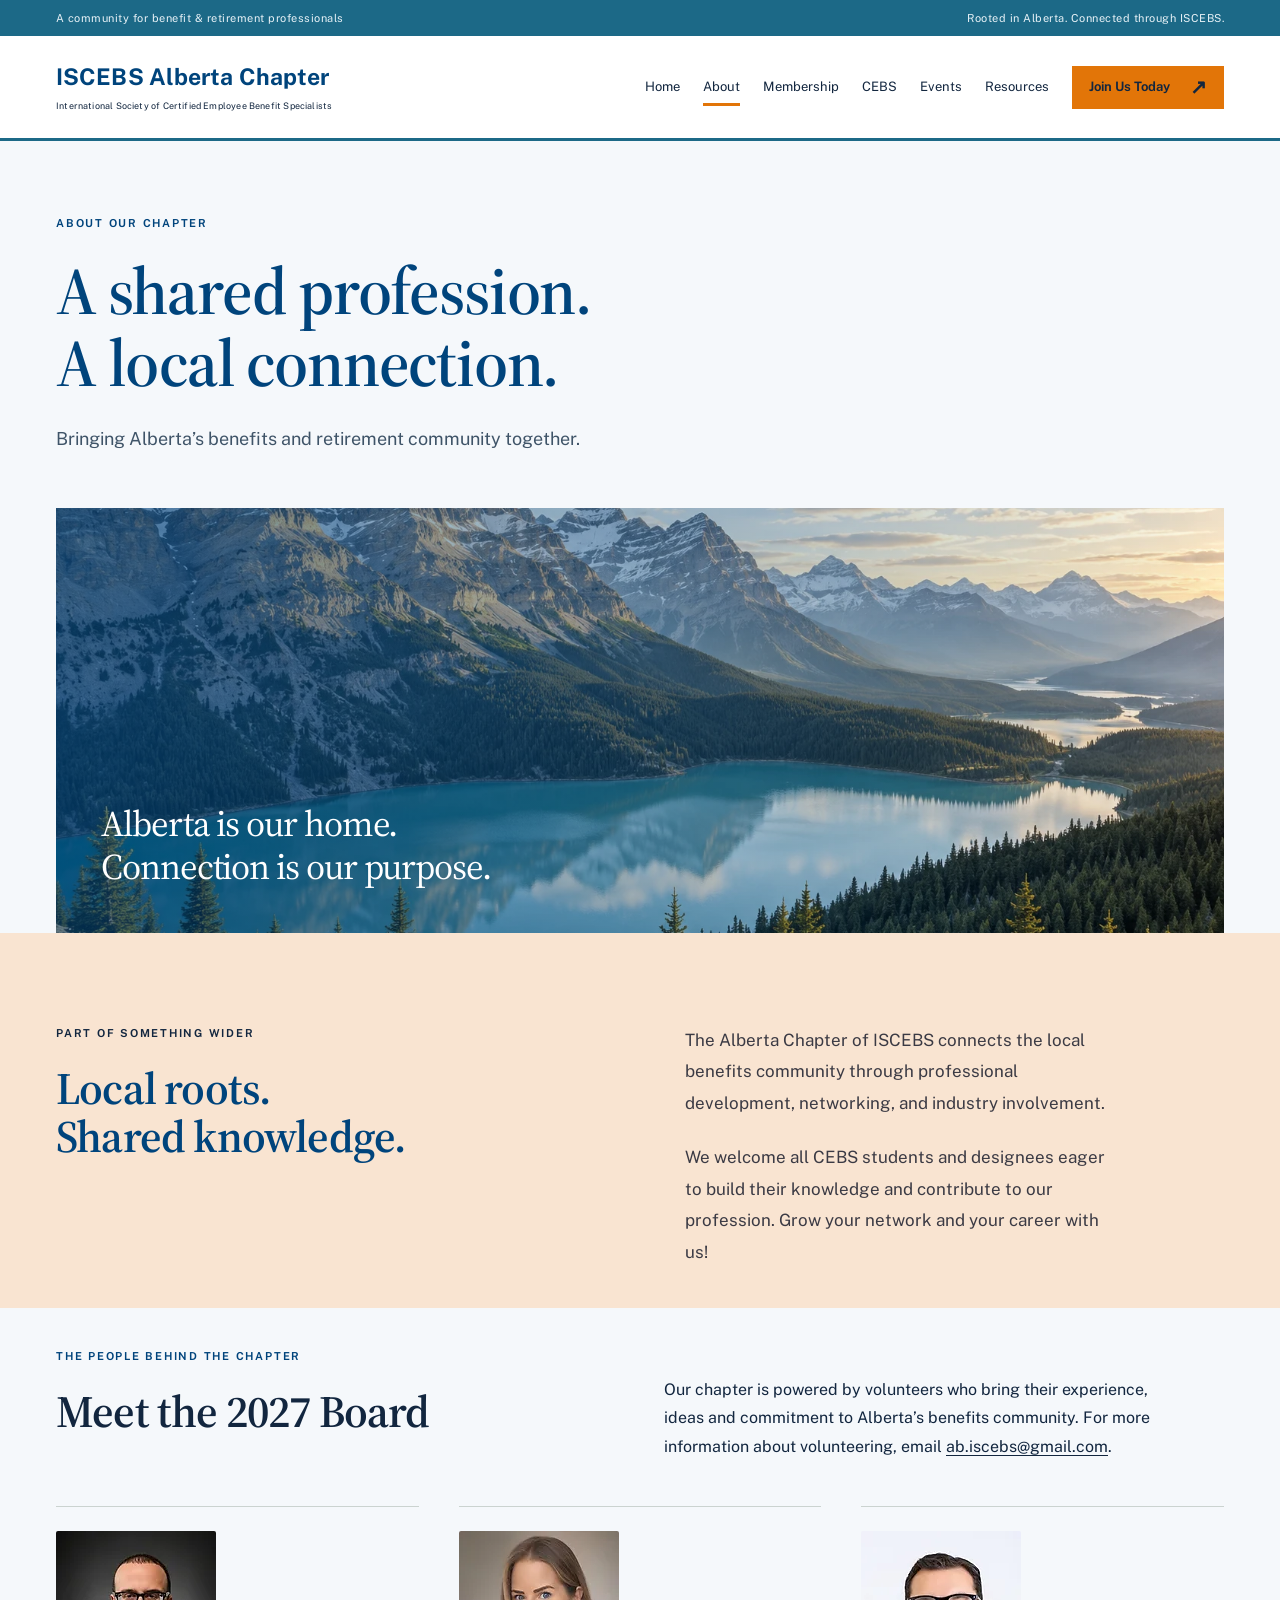
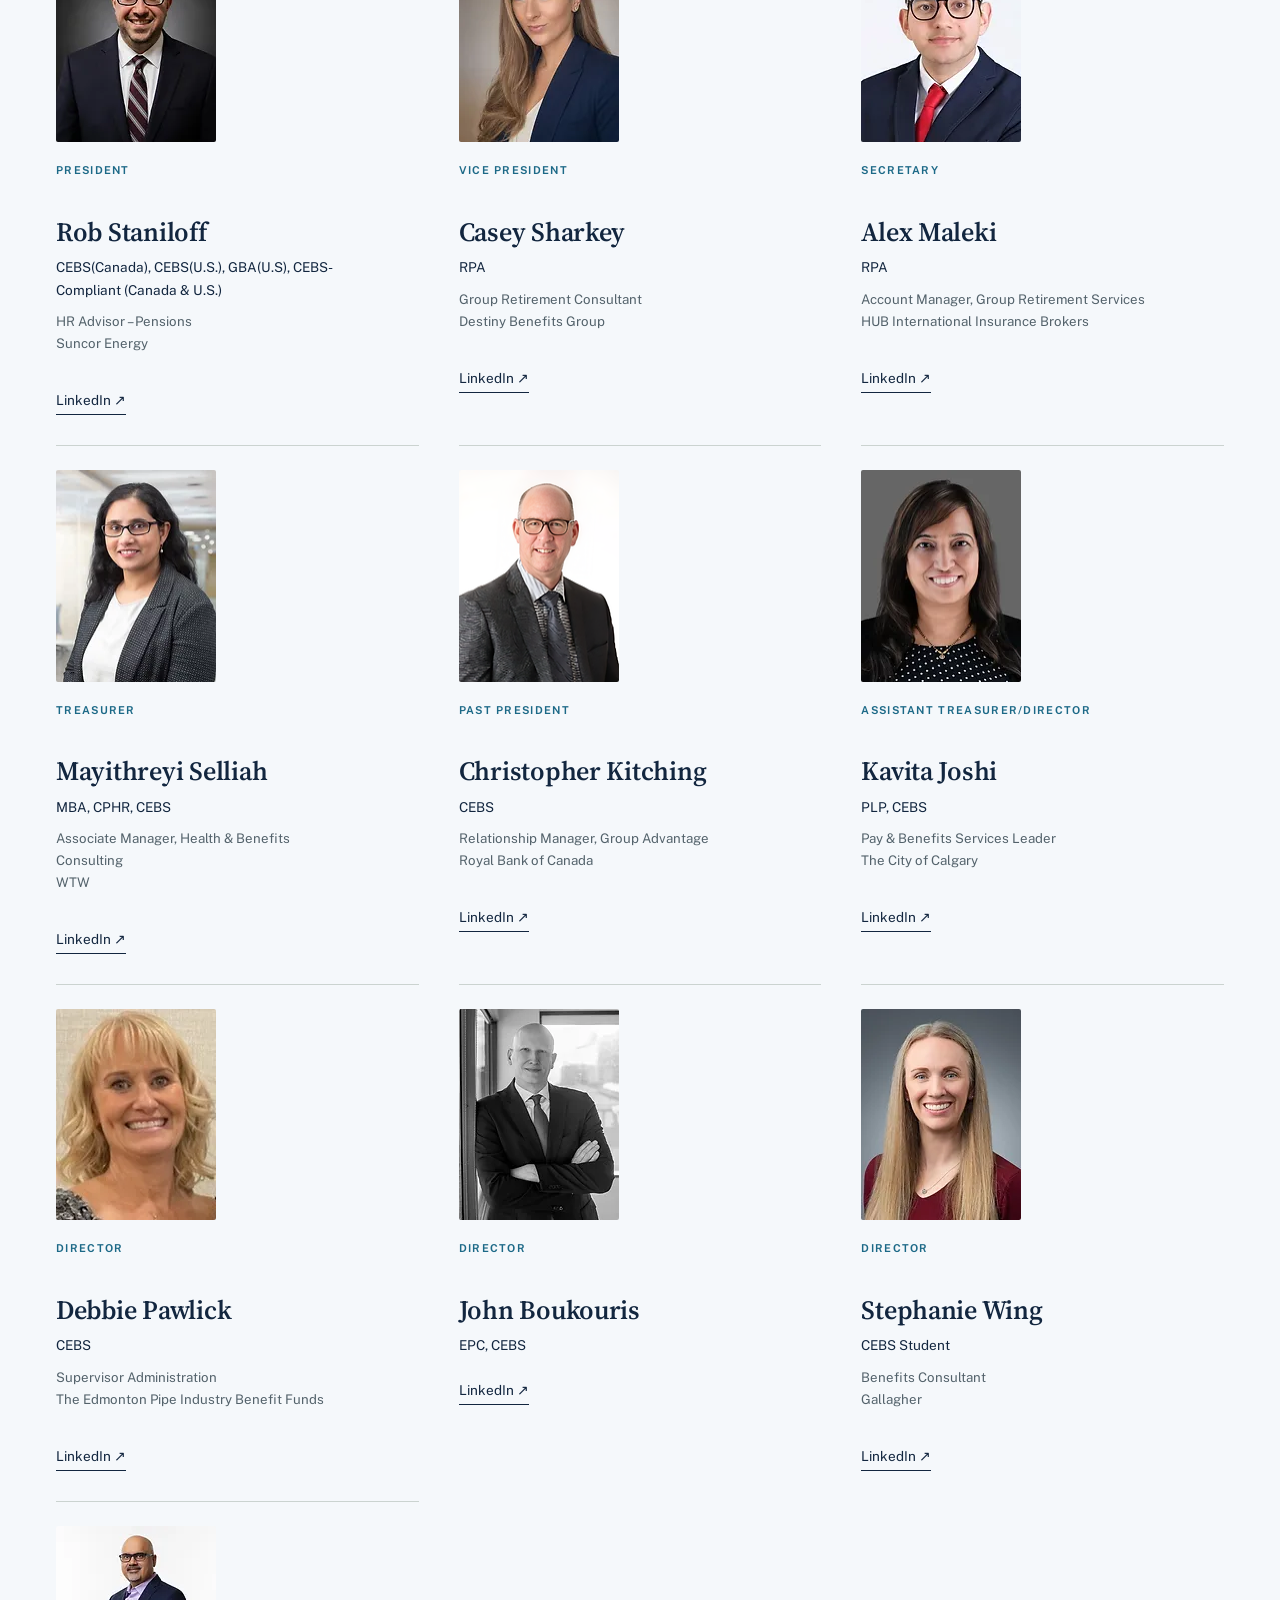
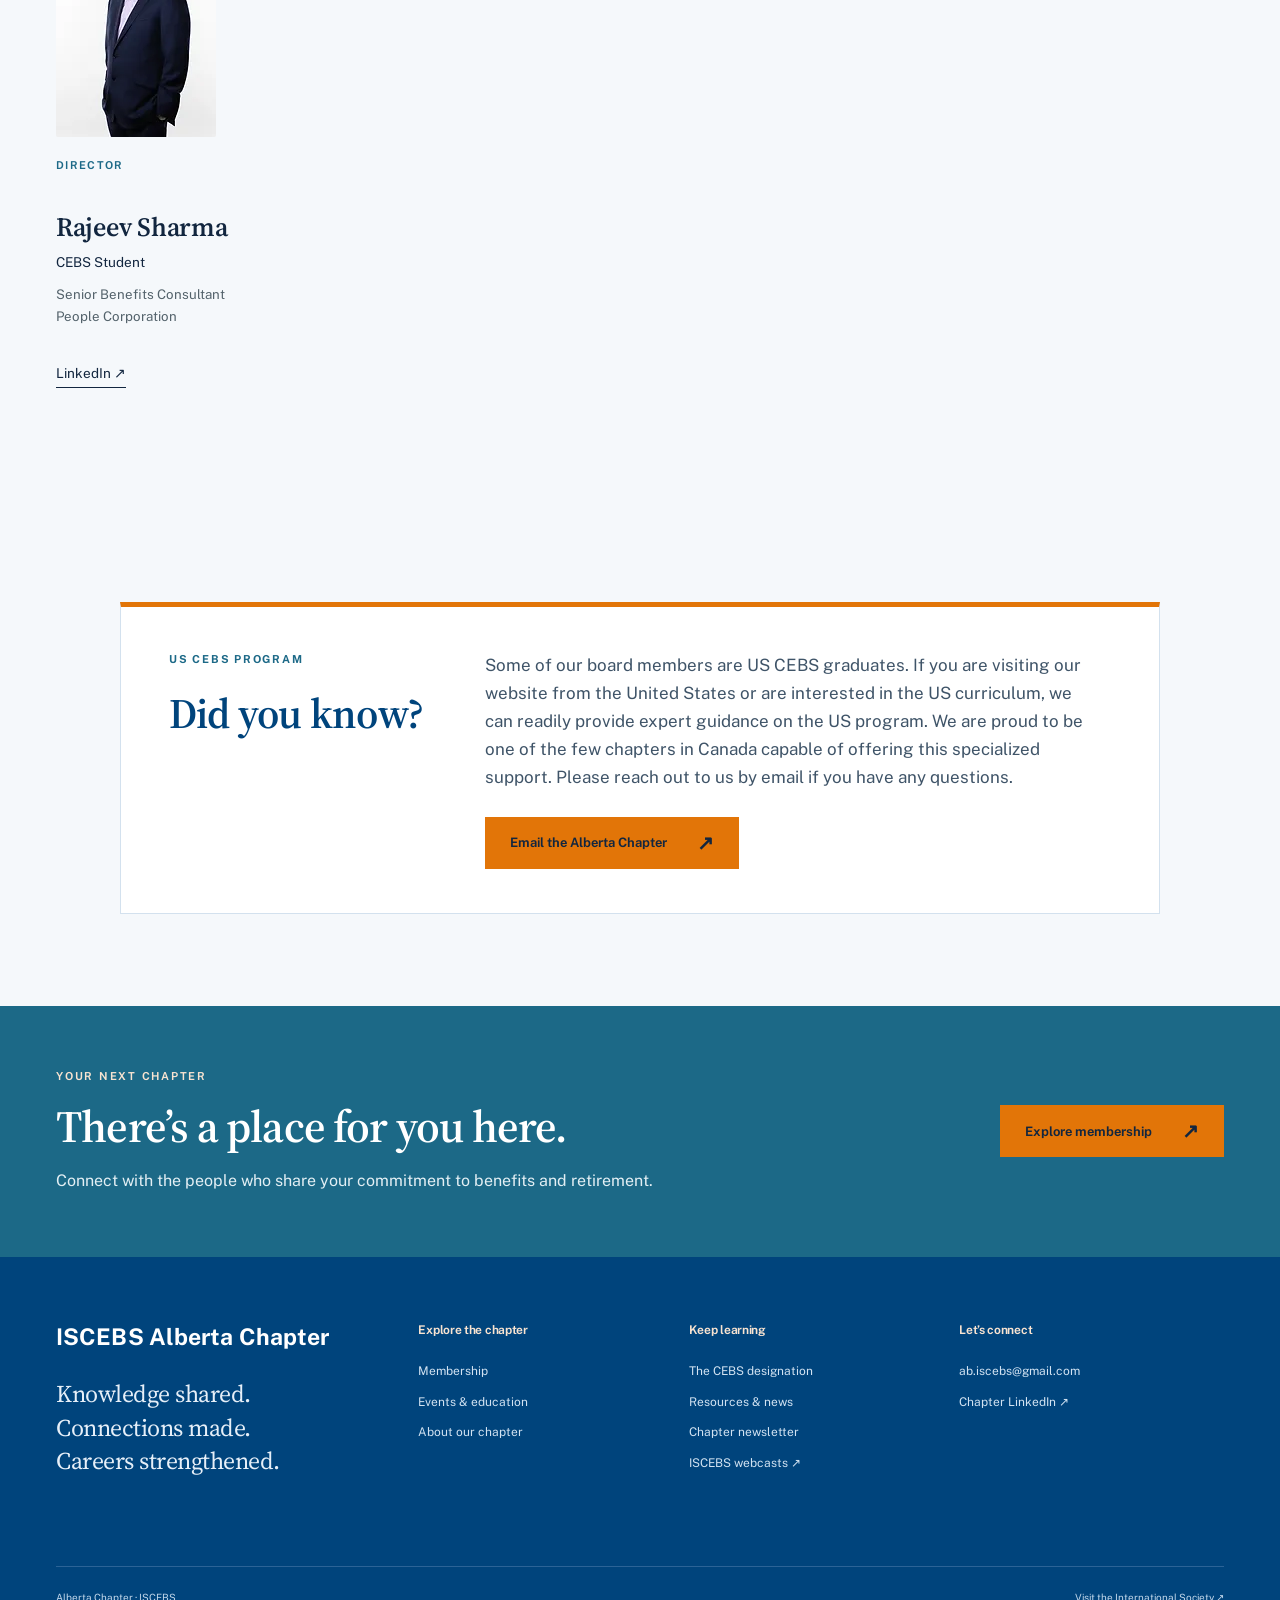
==== commit d5daad0a: "Board: sync from Wix" ====
--- a/about.html
+++ b/about.html
@@ -1 +1 @@
-<!doctype html><html lang="en-CA"><head><meta charset="UTF-8"><meta name="viewport" content="width=device-width,initial-scale=1"><meta name="description" content="Meet the Alberta Chapter of ISCEBS: a community for professional learning, collaboration and lasting connections."><meta property="og:type" content="website"><meta property="og:site_name" content="Alberta Chapter of ISCEBS"><meta property="og:title" content="About the Chapter | Alberta Chapter of ISCEBS"><meta property="og:description" content="Meet the Alberta Chapter of ISCEBS: a community for professional learning, collaboration and lasting connections."><meta property="og:url" content="https://abiscebs.com/about.html"><meta property="og:image" content="https://abiscebs.com/assets/share.jpg"><meta property="og:image:width" content="1200"><meta property="og:image:height" content="630"><meta property="og:image:alt" content="ISCEBS Alberta Chapter – Knowledge shared. Connections made."><meta property="og:locale" content="en_CA"><meta name="twitter:card" content="summary_large_image"><meta name="theme-color" content="#142f40"><title>About the Chapter | Alberta Chapter of ISCEBS</title><link rel="icon" href="assets/favicon.svg" type="image/svg+xml"><link rel="stylesheet" href="assets/style.css"><link rel="preconnect" href="https://www.wixapis.com" crossorigin><link rel="preconnect" href="https://static.wixstatic.com"><link rel="preconnect" href="https://fonts.googleapis.com"><link rel="preconnect" href="https://fonts.gstatic.com" crossorigin><link rel="stylesheet" href="https://fonts.googleapis.com/css2?family=Public+Sans:wght@400;500;600;700&family=Source+Serif+4:opsz,wght@8..60,500;8..60,600;8..60,700&display=swap"><link rel="stylesheet" href="assets/vibrant.css"><script src="assets/site.js" defer></script><script src="assets/wix-config.js" defer></script><script src="assets/wix-client.js" defer></script><script src="assets/wix-board-render.js" defer></script><script src="assets/wix-board.js" defer></script></head><body class="vibrant"><a class="skip-link" href="#main">Skip to content</a><div class="topline"><div class="wrap">A community for benefit & retirement professionals<span>Rooted in Alberta. Connected through ISCEBS.</span></div></div><header><div class="wrap header-inner"><a class="wordmark" href="index.html" aria-label="Alberta Chapter of ISCEBS home"><strong>ISCEBS Alberta Chapter</strong><small>International Society of Certified Employee Benefit Specialists</small></a><button class="menu-toggle" aria-controls="site-nav" aria-expanded="false">Menu <span aria-hidden="true">☰</span></button><nav id="site-nav" aria-label="Main navigation"><a href="index.html">Home</a><a href="about.html" aria-current="page">About</a><a href="membership.html">Membership</a><a href="cebs.html">CEBS</a><a href="events.html">Events</a><a href="resources.html">Resources</a><a class="button nav-join" href="http://iscebs.org/join" target="_blank" rel="noopener noreferrer">Join Us Today<span aria-hidden="true">↗</span></a></nav></div></header><main id="main"><section class="page-intro wrap"><div class="eyebrow">ABOUT OUR CHAPTER</div><h1>A shared profession.<br>A local connection.</h1><p class="intro-text">Bringing Alberta’s benefits and retirement community together.</p></section><section class="wrap about-image"><img src="assets/alberta.webp" alt="Morning light across a mountain lake in Alberta"><div class="image-label">Alberta is our home.<br>Connection is our purpose.</div></section><section class="soft-section chapter-context"><div class="wrap section split"><div><div class="eyebrow">PART OF SOMETHING WIDER</div><h2>Local roots.<br>Shared knowledge.</h2></div><div class="prose"><p>The Alberta Chapter of ISCEBS connects the local benefits community through professional development, networking, and industry involvement.</p><p>We welcome all CEBS students and designees eager to build their knowledge and contribute to our profession. Grow your network and your career with us!</p></div></div></section><section class="wrap section" id="board" aria-labelledby="board-heading"><div class="board-intro"><div><div class="eyebrow">THE PEOPLE BEHIND THE CHAPTER</div><h2 id="board-heading">Meet the 2027 Board</h2></div><p>Our chapter is powered by volunteers who bring their experience, ideas and commitment to Alberta’s benefits community. For more information about volunteering, email <a href="mailto:ab.iscebs@gmail.com" style="text-decoration:underline;text-underline-offset:3px">ab.iscebs@gmail.com</a>.</p></div><div class="board-grid" data-wix-board data-sig="[[&quot;Rob Staniloff&quot;,&quot;President&quot;,&quot;CEBS(Canada), CEBS(U.S.), GBA(U.S), CEBS-Compliant (Canada &amp; U.S.)&quot;,[&quot;HR Advisor – Pensions&quot;,&quot;Suncor Energy&quot;],&quot;https://www.linkedin.com/in/rob-staniloff-cebs-canada-cebs-u-s-gba-u-s-cebs-compliant-canada-and-u-s-%F0%9F%87%A8%F0%9F%87%A6-%F0%9F%87%BA%F0%9F%87%B8-157169285/&quot;,&quot;84a238_a9348261e05d4da69602eb477f294fc3~mv2.png&quot;],[&quot;Casey Sharkey&quot;,&quot;Vice President&quot;,&quot;RPA&quot;,[&quot;Group Retirement Consultant&quot;,&quot;Destiny Benefits Group&quot;],&quot;https://www.linkedin.com/in/caseysharkeyandco/&quot;,&quot;84a238_0957054c3d2c4576b18ec2c161c9cdc5~mv2.jpg&quot;],[&quot;Alex Maleki&quot;,&quot;Secretary&quot;,&quot;RPA&quot;,[&quot;Account Manager, Group Retirement Services&quot;,&quot;HUB International Insurance Brokers&quot;],&quot;https://www.linkedin.com/in/amalekii/&quot;,&quot;84a238_a7ec0f815d4545d58c07c4516380d57a~mv2.jpg&quot;],[&quot;Mayithreyi Selliah&quot;,&quot;Treasurer&quot;,&quot;MBA, CPHR, CEBS&quot;,[&quot;Associate Manager, Health &amp; Benefits Consulting&quot;,&quot;wtw&quot;],&quot;https://www.linkedin.com/in/mayithreyi/&quot;,&quot;84a238_ee095d0587944ea3907070b97a7fbdaa~mv2.jpg&quot;],[&quot;Christopher Kitching&quot;,&quot;Past President&quot;,&quot;CEBS&quot;,[&quot;Relationship Manager, Group Advantage&quot;,&quot;Royal Bank of Canada&quot;],&quot;https://www.linkedin.com/in/chriskitching/&quot;,&quot;84a238_5683d32ed312434489340059499df12e~mv2.png&quot;],[&quot;Kavita Joshi&quot;,&quot;Assistant Treasurer/Director&quot;,&quot;PLP, CEBS&quot;,[&quot;Pay &amp; Benefits Services Leader&quot;,&quot;The City of Calgary&quot;],&quot;https://www.linkedin.com/in/kavita-joshi-plp-cebs-ab603215/&quot;,&quot;84a238_cfb8e0cf96c849339412addff628ca47~mv2.jpeg&quot;],[&quot;Debbie Pawlick&quot;,&quot;Director&quot;,&quot;CEBS&quot;,[&quot;Supervisor Administration&quot;,&quot;The Edmonton Pipe Industry Benefit Funds&quot;],&quot;https://www.linkedin.com/in/debbie-pawlick-370826a8/&quot;,&quot;84a238_e9a914c26c8e4248904f07941ce4fb6c~mv2.jpg&quot;],[&quot;John Boukouris&quot;,&quot;Director&quot;,&quot;EPC, CEBS&quot;,[],&quot;https://www.linkedin.com/in/john-boukouris-epc-cebs-69357921/&quot;,&quot;84a238_6fb41ba4d1ff4c3b9890b7a5f42e8471~mv2.jpg&quot;],[&quot;Stephanie Wing&quot;,&quot;Director&quot;,&quot;CEBS Student&quot;,[&quot;Benefits Consultant&quot;,&quot;Gallagher&quot;],&quot;https://www.linkedin.com/in/wingstephanie/&quot;,&quot;84a238_85fd1f2f7c9a4265aa0ac5c07bda6bcc~mv2.jpg&quot;],[&quot;Rajeev Sharma&quot;,&quot;Director&quot;,&quot;CEBS Student&quot;,[&quot;Senior Benefits Consultant&quot;,&quot;People Corporation&quot;],&quot;https://www.linkedin.com/in/rajeev-sharma-60226117/&quot;,&quot;84a238_15d238d1a53e4b77b01e40e713583b90~mv2.jpg&quot;]]"><article class="board-member"><img class="board-portrait" src="assets/board/01a4395ecc42-320.webp" srcset="assets/board/01a4395ecc42-160.webp 1x, assets/board/01a4395ecc42-320.webp 2x" data-photo-key="84a238_a9348261e05d4da69602eb477f294fc3~mv2.png" data-local="1" alt="Rob Staniloff" width="372" height="491" loading="lazy" decoding="async" onerror="if(this.dataset.original&&this.src!==this.dataset.original){this.removeAttribute('srcset');this.src=this.dataset.original;this.dataset.original=''}else{this.remove()}"><div class="eyebrow">President</div><h3>Rob Staniloff</h3><p class="board-credentials">CEBS(Canada), CEBS(U.S.), GBA(U.S), CEBS-Compliant (Canada &amp; U.S.)</p><p class="board-work">HR Advisor – Pensions<br>Suncor Energy</p><a class="board-link" href="https://www.linkedin.com/in/rob-staniloff-cebs-canada-cebs-u-s-gba-u-s-cebs-compliant-canada-and-u-s-%F0%9F%87%A8%F0%9F%87%A6-%F0%9F%87%BA%F0%9F%87%B8-157169285/" target="_blank" rel="noopener noreferrer" aria-label="Rob Staniloff on LinkedIn">LinkedIn <span aria-hidden="true">↗</span></a></article><article class="board-member"><img class="board-portrait" src="assets/board/d521bad43f9a-320.webp" srcset="assets/board/d521bad43f9a-160.webp 1x, assets/board/d521bad43f9a-320.webp 2x" data-photo-key="84a238_0957054c3d2c4576b18ec2c161c9cdc5~mv2.jpg" data-local="1" alt="Casey Sharkey" width="372" height="491" loading="lazy" decoding="async" onerror="if(this.dataset.original&&this.src!==this.dataset.original){this.removeAttribute('srcset');this.src=this.dataset.original;this.dataset.original=''}else{this.remove()}"><div class="eyebrow">Vice President</div><h3>Casey Sharkey</h3><p class="board-credentials">RPA</p><p class="board-work">Group Retirement Consultant<br>Destiny Benefits Group</p><a class="board-link" href="https://www.linkedin.com/in/caseysharkeyandco/" target="_blank" rel="noopener noreferrer" aria-label="Casey Sharkey on LinkedIn">LinkedIn <span aria-hidden="true">↗</span></a></article><article class="board-member"><img class="board-portrait" src="assets/board/459de51b90bf-320.webp" srcset="assets/board/459de51b90bf-160.webp 1x, assets/board/459de51b90bf-320.webp 2x" data-photo-key="84a238_a7ec0f815d4545d58c07c4516380d57a~mv2.jpg" data-local="1" alt="Alex Maleki" width="372" height="491" loading="lazy" decoding="async" onerror="if(this.dataset.original&&this.src!==this.dataset.original){this.removeAttribute('srcset');this.src=this.dataset.original;this.dataset.original=''}else{this.remove()}"><div class="eyebrow">Secretary</div><h3>Alex Maleki</h3><p class="board-credentials">RPA</p><p class="board-work">Account Manager, Group Retirement Services<br>HUB International Insurance Brokers</p><a class="board-link" href="https://www.linkedin.com/in/amalekii/" target="_blank" rel="noopener noreferrer" aria-label="Alex Maleki on LinkedIn">LinkedIn <span aria-hidden="true">↗</span></a></article><article class="board-member"><img class="board-portrait" src="assets/board/87eebf648068-320.webp" srcset="assets/board/87eebf648068-160.webp 1x, assets/board/87eebf648068-320.webp 2x" data-photo-key="84a238_ee095d0587944ea3907070b97a7fbdaa~mv2.jpg" data-local="1" alt="Mayithreyi Selliah" width="372" height="491" loading="lazy" decoding="async" onerror="if(this.dataset.original&&this.src!==this.dataset.original){this.removeAttribute('srcset');this.src=this.dataset.original;this.dataset.original=''}else{this.remove()}"><div class="eyebrow">Treasurer</div><h3>Mayithreyi Selliah</h3><p class="board-credentials">MBA, CPHR, CEBS</p><p class="board-work">Associate Manager, Health &amp; Benefits Consulting<br>wtw</p><a class="board-link" href="https://www.linkedin.com/in/mayithreyi/" target="_blank" rel="noopener noreferrer" aria-label="Mayithreyi Selliah on LinkedIn">LinkedIn <span aria-hidden="true">↗</span></a></article><article class="board-member"><img class="board-portrait" src="assets/board/29445f281d50-320.webp" srcset="assets/board/29445f281d50-160.webp 1x, assets/board/29445f281d50-320.webp 2x" data-photo-key="84a238_5683d32ed312434489340059499df12e~mv2.png" data-local="1" alt="Christopher Kitching" width="372" height="491" loading="lazy" decoding="async" onerror="if(this.dataset.original&&this.src!==this.dataset.original){this.removeAttribute('srcset');this.src=this.dataset.original;this.dataset.original=''}else{this.remove()}"><div class="eyebrow">Past President</div><h3>Christopher Kitching</h3><p class="board-credentials">CEBS</p><p class="board-work">Relationship Manager, Group Advantage<br>Royal Bank of Canada</p><a class="board-link" href="https://www.linkedin.com/in/chriskitching/" target="_blank" rel="noopener noreferrer" aria-label="Christopher Kitching on LinkedIn">LinkedIn <span aria-hidden="true">↗</span></a></article><article class="board-member"><img class="board-portrait" src="assets/board/d89c8d7d8212-320.webp" srcset="assets/board/d89c8d7d8212-160.webp 1x, assets/board/d89c8d7d8212-320.webp 2x" data-photo-key="84a238_cfb8e0cf96c849339412addff628ca47~mv2.jpeg" data-local="1" alt="Kavita Joshi" width="372" height="491" loading="lazy" decoding="async" onerror="if(this.dataset.original&&this.src!==this.dataset.original){this.removeAttribute('srcset');this.src=this.dataset.original;this.dataset.original=''}else{this.remove()}"><div class="eyebrow">Assistant Treasurer/Director</div><h3>Kavita Joshi</h3><p class="board-credentials">PLP, CEBS</p><p class="board-work">Pay &amp; Benefits Services Leader<br>The City of Calgary</p><a class="board-link" href="https://www.linkedin.com/in/kavita-joshi-plp-cebs-ab603215/" target="_blank" rel="noopener noreferrer" aria-label="Kavita Joshi on LinkedIn">LinkedIn <span aria-hidden="true">↗</span></a></article><article class="board-member"><img class="board-portrait" src="assets/board/0aabb76f9d67-320.webp" srcset="assets/board/0aabb76f9d67-160.webp 1x, assets/board/0aabb76f9d67-320.webp 2x" data-photo-key="84a238_e9a914c26c8e4248904f07941ce4fb6c~mv2.jpg" data-local="1" alt="Debbie Pawlick" width="372" height="491" loading="lazy" decoding="async" onerror="if(this.dataset.original&&this.src!==this.dataset.original){this.removeAttribute('srcset');this.src=this.dataset.original;this.dataset.original=''}else{this.remove()}"><div class="eyebrow">Director</div><h3>Debbie Pawlick</h3><p class="board-credentials">CEBS</p><p class="board-work">Supervisor Administration<br>The Edmonton Pipe Industry Benefit Funds</p><a class="board-link" href="https://www.linkedin.com/in/debbie-pawlick-370826a8/" target="_blank" rel="noopener noreferrer" aria-label="Debbie Pawlick on LinkedIn">LinkedIn <span aria-hidden="true">↗</span></a></article><article class="board-member"><img class="board-portrait" src="assets/board/24b3eab3db43-320.webp" srcset="assets/board/24b3eab3db43-160.webp 1x, assets/board/24b3eab3db43-320.webp 2x" data-photo-key="84a238_6fb41ba4d1ff4c3b9890b7a5f42e8471~mv2.jpg" data-local="1" alt="John Boukouris" width="372" height="491" loading="lazy" decoding="async" onerror="if(this.dataset.original&&this.src!==this.dataset.original){this.removeAttribute('srcset');this.src=this.dataset.original;this.dataset.original=''}else{this.remove()}"><div class="eyebrow">Director</div><h3>John Boukouris</h3><p class="board-credentials">EPC, CEBS</p><a class="board-link" href="https://www.linkedin.com/in/john-boukouris-epc-cebs-69357921/" target="_blank" rel="noopener noreferrer" aria-label="John Boukouris on LinkedIn">LinkedIn <span aria-hidden="true">↗</span></a></article><article class="board-member"><img class="board-portrait" src="assets/board/74bed9789c0c-320.webp" srcset="assets/board/74bed9789c0c-160.webp 1x, assets/board/74bed9789c0c-320.webp 2x" data-photo-key="84a238_85fd1f2f7c9a4265aa0ac5c07bda6bcc~mv2.jpg" data-local="1" alt="Stephanie Wing" width="372" height="491" loading="lazy" decoding="async" onerror="if(this.dataset.original&&this.src!==this.dataset.original){this.removeAttribute('srcset');this.src=this.dataset.original;this.dataset.original=''}else{this.remove()}"><div class="eyebrow">Director</div><h3>Stephanie Wing</h3><p class="board-credentials">CEBS Student</p><p class="board-work">Benefits Consultant<br>Gallagher</p><a class="board-link" href="https://www.linkedin.com/in/wingstephanie/" target="_blank" rel="noopener noreferrer" aria-label="Stephanie Wing on LinkedIn">LinkedIn <span aria-hidden="true">↗</span></a></article><article class="board-member"><img class="board-portrait" src="assets/board/08b3572f3bc5-320.webp" srcset="assets/board/08b3572f3bc5-160.webp 1x, assets/board/08b3572f3bc5-320.webp 2x" data-photo-key="84a238_15d238d1a53e4b77b01e40e713583b90~mv2.jpg" data-local="1" alt="Rajeev Sharma" width="372" height="491" loading="lazy" decoding="async" onerror="if(this.dataset.original&&this.src!==this.dataset.original){this.removeAttribute('srcset');this.src=this.dataset.original;this.dataset.original=''}else{this.remove()}"><div class="eyebrow">Director</div><h3>Rajeev Sharma</h3><p class="board-credentials">CEBS Student</p><p class="board-work">Senior Benefits Consultant<br>People Corporation</p><a class="board-link" href="https://www.linkedin.com/in/rajeev-sharma-60226117/" target="_blank" rel="noopener noreferrer" aria-label="Rajeev Sharma on LinkedIn">LinkedIn <span aria-hidden="true">↗</span></a></article><!--board:end--></div></section><section class="wrap section"><div class="did-you-know"><div class="dyk-head"><div class="eyebrow">US CEBS PROGRAM</div><h2>Did you know?</h2></div><div class="dyk-body"><p>Some of our board members are US CEBS graduates. If you are visiting our website from the United States or are interested in the US curriculum, we can readily provide expert guidance on the US program. We are proud to be one of the few chapters in Canada capable of offering this specialized support. Please reach out to us by email if you have any questions.</p><a class="button" href="mailto:ab.iscebs@gmail.com">Email the Alberta Chapter<span aria-hidden="true">↗</span></a></div></div></section><section class="join-band"><div class="wrap join-inner"><div><div class="eyebrow">YOUR NEXT CHAPTER</div><h2>There’s a place for you here.</h2><p>Connect with the people who share your commitment to benefits and retirement.</p></div><a class="button light" href="membership.html">Explore membership<span aria-hidden="true">↗</span></a></div></section></main><footer><div class="wrap footer-main"><div class="footer-brand"><a class="wordmark" href="index.html"><strong>ISCEBS Alberta Chapter</strong></a><p>Knowledge shared.<br>Connections made.<br>Careers strengthened.</p></div><div><h3>Explore the chapter</h3><a href="membership.html">Membership</a><a href="events.html">Events & education</a><a href="about.html">About our chapter</a></div><div><h3>Keep learning</h3><a href="cebs.html">The CEBS designation</a><a href="resources.html">Resources & news</a><a href="newsletter.html">Chapter newsletter</a><a href="https://www.iscebs.org/home/education---resources/webcasts" target="_blank" rel="noopener noreferrer">ISCEBS webcasts ↗</a></div><div><h3>Let’s connect</h3><a href="mailto:ab.iscebs@gmail.com">ab.iscebs@gmail.com</a><a href="https://www.linkedin.com/company/94094639/" target="_blank" rel="noopener noreferrer">Chapter LinkedIn ↗</a></div></div><div class="wrap footer-bottom"><span>Alberta Chapter · ISCEBS</span><a href="https://www.iscebs.org/" target="_blank" rel="noopener noreferrer">Visit the International Society ↗</a></div></footer></body></html>+<!doctype html><html lang="en-CA"><head><meta charset="UTF-8"><meta name="viewport" content="width=device-width,initial-scale=1"><meta name="description" content="Meet the Alberta Chapter of ISCEBS: a community for professional learning, collaboration and lasting connections."><meta property="og:type" content="website"><meta property="og:site_name" content="Alberta Chapter of ISCEBS"><meta property="og:title" content="About the Chapter | Alberta Chapter of ISCEBS"><meta property="og:description" content="Meet the Alberta Chapter of ISCEBS: a community for professional learning, collaboration and lasting connections."><meta property="og:url" content="https://abiscebs.com/about.html"><meta property="og:image" content="https://abiscebs.com/assets/share.jpg"><meta property="og:image:width" content="1200"><meta property="og:image:height" content="630"><meta property="og:image:alt" content="ISCEBS Alberta Chapter – Knowledge shared. Connections made."><meta property="og:locale" content="en_CA"><meta name="twitter:card" content="summary_large_image"><meta name="theme-color" content="#142f40"><title>About the Chapter | Alberta Chapter of ISCEBS</title><link rel="icon" href="assets/favicon.svg" type="image/svg+xml"><link rel="stylesheet" href="assets/style.css"><link rel="preconnect" href="https://www.wixapis.com" crossorigin><link rel="preconnect" href="https://static.wixstatic.com"><link rel="preconnect" href="https://fonts.googleapis.com"><link rel="preconnect" href="https://fonts.gstatic.com" crossorigin><link rel="stylesheet" href="https://fonts.googleapis.com/css2?family=Public+Sans:wght@400;500;600;700&family=Source+Serif+4:opsz,wght@8..60,500;8..60,600;8..60,700&display=swap"><link rel="stylesheet" href="assets/vibrant.css"><script src="assets/site.js" defer></script><script src="assets/wix-config.js" defer></script><script src="assets/wix-client.js" defer></script><script src="assets/wix-board-render.js" defer></script><script src="assets/wix-board.js" defer></script></head><body class="vibrant"><a class="skip-link" href="#main">Skip to content</a><div class="topline"><div class="wrap">A community for benefit & retirement professionals<span>Rooted in Alberta. Connected through ISCEBS.</span></div></div><header><div class="wrap header-inner"><a class="wordmark" href="index.html" aria-label="Alberta Chapter of ISCEBS home"><strong>ISCEBS Alberta Chapter</strong><small>International Society of Certified Employee Benefit Specialists</small></a><button class="menu-toggle" aria-controls="site-nav" aria-expanded="false">Menu <span aria-hidden="true">☰</span></button><nav id="site-nav" aria-label="Main navigation"><a href="index.html">Home</a><a href="about.html" aria-current="page">About</a><a href="membership.html">Membership</a><a href="cebs.html">CEBS</a><a href="events.html">Events</a><a href="resources.html">Resources</a><a class="button nav-join" href="http://iscebs.org/join" target="_blank" rel="noopener noreferrer">Join Us Today<span aria-hidden="true">↗</span></a></nav></div></header><main id="main"><section class="page-intro wrap"><div class="eyebrow">ABOUT OUR CHAPTER</div><h1>A shared profession.<br>A local connection.</h1><p class="intro-text">Bringing Alberta’s benefits and retirement community together.</p></section><section class="wrap about-image"><img src="assets/alberta.webp" alt="Morning light across a mountain lake in Alberta"><div class="image-label">Alberta is our home.<br>Connection is our purpose.</div></section><section class="soft-section chapter-context"><div class="wrap section split"><div><div class="eyebrow">PART OF SOMETHING WIDER</div><h2>Local roots.<br>Shared knowledge.</h2></div><div class="prose"><p>The Alberta Chapter of ISCEBS connects the local benefits community through professional development, networking, and industry involvement.</p><p>We welcome all CEBS students and designees eager to build their knowledge and contribute to our profession. Grow your network and your career with us!</p></div></div></section><section class="wrap section" id="board" aria-labelledby="board-heading"><div class="board-intro"><div><div class="eyebrow">THE PEOPLE BEHIND THE CHAPTER</div><h2 id="board-heading">Meet the 2027 Board</h2></div><p>Our chapter is powered by volunteers who bring their experience, ideas and commitment to Alberta’s benefits community. For more information about volunteering, email <a href="mailto:ab.iscebs@gmail.com" style="text-decoration:underline;text-underline-offset:3px">ab.iscebs@gmail.com</a>.</p></div><div class="board-grid" data-wix-board data-sig="[[&quot;Rob Staniloff&quot;,&quot;President&quot;,&quot;CEBS(Canada), CEBS(U.S.), GBA(U.S), CEBS-Compliant (Canada &amp; U.S.)&quot;,[&quot;HR Advisor – Pensions&quot;,&quot;Suncor Energy&quot;],&quot;https://www.linkedin.com/in/rob-staniloff-cebs-canada-cebs-u-s-gba-u-s-cebs-compliant-canada-and-u-s-%F0%9F%87%A8%F0%9F%87%A6-%F0%9F%87%BA%F0%9F%87%B8-157169285/&quot;,&quot;84a238_a9348261e05d4da69602eb477f294fc3~mv2.png&quot;],[&quot;Casey Sharkey&quot;,&quot;Vice President&quot;,&quot;RPA&quot;,[&quot;Group Retirement Consultant&quot;,&quot;Destiny Benefits Group&quot;],&quot;https://www.linkedin.com/in/caseysharkeyandco/&quot;,&quot;84a238_0957054c3d2c4576b18ec2c161c9cdc5~mv2.jpg&quot;],[&quot;Alex Maleki&quot;,&quot;Secretary&quot;,&quot;RPA&quot;,[&quot;Account Manager, Group Retirement Services&quot;,&quot;HUB International Insurance Brokers&quot;],&quot;https://www.linkedin.com/in/amalekii/&quot;,&quot;84a238_a7ec0f815d4545d58c07c4516380d57a~mv2.jpg&quot;],[&quot;Mayithreyi Selliah&quot;,&quot;Treasurer&quot;,&quot;MBA, CPHR, CEBS&quot;,[&quot;Associate Manager, Health &amp; Benefits Consulting&quot;,&quot;WTW&quot;],&quot;https://www.linkedin.com/in/mayithreyi/&quot;,&quot;84a238_ee095d0587944ea3907070b97a7fbdaa~mv2.jpg&quot;],[&quot;Christopher Kitching&quot;,&quot;Past President&quot;,&quot;CEBS&quot;,[&quot;Relationship Manager, Group Advantage&quot;,&quot;Royal Bank of Canada&quot;],&quot;https://www.linkedin.com/in/chriskitching/&quot;,&quot;84a238_5683d32ed312434489340059499df12e~mv2.png&quot;],[&quot;Kavita Joshi&quot;,&quot;Assistant Treasurer/Director&quot;,&quot;PLP, CEBS&quot;,[&quot;Pay &amp; Benefits Services Leader&quot;,&quot;The City of Calgary&quot;],&quot;https://www.linkedin.com/in/kavita-joshi-plp-cebs-ab603215/&quot;,&quot;84a238_cfb8e0cf96c849339412addff628ca47~mv2.jpeg&quot;],[&quot;Debbie Pawlick&quot;,&quot;Director&quot;,&quot;CEBS&quot;,[&quot;Supervisor Administration&quot;,&quot;The Edmonton Pipe Industry Benefit Funds&quot;],&quot;https://www.linkedin.com/in/debbie-pawlick-370826a8/&quot;,&quot;84a238_e9a914c26c8e4248904f07941ce4fb6c~mv2.jpg&quot;],[&quot;John Boukouris&quot;,&quot;Director&quot;,&quot;EPC, CEBS&quot;,[],&quot;https://www.linkedin.com/in/john-boukouris-epc-cebs-69357921/&quot;,&quot;84a238_6fb41ba4d1ff4c3b9890b7a5f42e8471~mv2.jpg&quot;],[&quot;Stephanie Wing&quot;,&quot;Director&quot;,&quot;CEBS Student&quot;,[&quot;Benefits Consultant&quot;,&quot;Gallagher&quot;],&quot;https://www.linkedin.com/in/wingstephanie/&quot;,&quot;84a238_85fd1f2f7c9a4265aa0ac5c07bda6bcc~mv2.jpg&quot;],[&quot;Rajeev Sharma&quot;,&quot;Director&quot;,&quot;CEBS Student&quot;,[&quot;Senior Benefits Consultant&quot;,&quot;People Corporation&quot;],&quot;https://www.linkedin.com/in/rajeev-sharma-60226117/&quot;,&quot;84a238_15d238d1a53e4b77b01e40e713583b90~mv2.jpg&quot;]]"><article class="board-member"><img class="board-portrait" src="assets/board/01a4395ecc42-320.webp" srcset="assets/board/01a4395ecc42-160.webp 1x, assets/board/01a4395ecc42-320.webp 2x" data-photo-key="84a238_a9348261e05d4da69602eb477f294fc3~mv2.png" data-local="1" alt="Rob Staniloff" width="372" height="491" loading="lazy" decoding="async" onerror="if(this.dataset.original&&this.src!==this.dataset.original){this.removeAttribute('srcset');this.src=this.dataset.original;this.dataset.original=''}else{this.remove()}"><div class="eyebrow">President</div><h3>Rob Staniloff</h3><p class="board-credentials">CEBS(Canada), CEBS(U.S.), GBA(U.S), CEBS-Compliant (Canada &amp; U.S.)</p><p class="board-work">HR Advisor – Pensions<br>Suncor Energy</p><a class="board-link" href="https://www.linkedin.com/in/rob-staniloff-cebs-canada-cebs-u-s-gba-u-s-cebs-compliant-canada-and-u-s-%F0%9F%87%A8%F0%9F%87%A6-%F0%9F%87%BA%F0%9F%87%B8-157169285/" target="_blank" rel="noopener noreferrer" aria-label="Rob Staniloff on LinkedIn">LinkedIn <span aria-hidden="true">↗</span></a></article><article class="board-member"><img class="board-portrait" src="assets/board/d521bad43f9a-320.webp" srcset="assets/board/d521bad43f9a-160.webp 1x, assets/board/d521bad43f9a-320.webp 2x" data-photo-key="84a238_0957054c3d2c4576b18ec2c161c9cdc5~mv2.jpg" data-local="1" alt="Casey Sharkey" width="372" height="491" loading="lazy" decoding="async" onerror="if(this.dataset.original&&this.src!==this.dataset.original){this.removeAttribute('srcset');this.src=this.dataset.original;this.dataset.original=''}else{this.remove()}"><div class="eyebrow">Vice President</div><h3>Casey Sharkey</h3><p class="board-credentials">RPA</p><p class="board-work">Group Retirement Consultant<br>Destiny Benefits Group</p><a class="board-link" href="https://www.linkedin.com/in/caseysharkeyandco/" target="_blank" rel="noopener noreferrer" aria-label="Casey Sharkey on LinkedIn">LinkedIn <span aria-hidden="true">↗</span></a></article><article class="board-member"><img class="board-portrait" src="assets/board/459de51b90bf-320.webp" srcset="assets/board/459de51b90bf-160.webp 1x, assets/board/459de51b90bf-320.webp 2x" data-photo-key="84a238_a7ec0f815d4545d58c07c4516380d57a~mv2.jpg" data-local="1" alt="Alex Maleki" width="372" height="491" loading="lazy" decoding="async" onerror="if(this.dataset.original&&this.src!==this.dataset.original){this.removeAttribute('srcset');this.src=this.dataset.original;this.dataset.original=''}else{this.remove()}"><div class="eyebrow">Secretary</div><h3>Alex Maleki</h3><p class="board-credentials">RPA</p><p class="board-work">Account Manager, Group Retirement Services<br>HUB International Insurance Brokers</p><a class="board-link" href="https://www.linkedin.com/in/amalekii/" target="_blank" rel="noopener noreferrer" aria-label="Alex Maleki on LinkedIn">LinkedIn <span aria-hidden="true">↗</span></a></article><article class="board-member"><img class="board-portrait" src="assets/board/87eebf648068-320.webp" srcset="assets/board/87eebf648068-160.webp 1x, assets/board/87eebf648068-320.webp 2x" data-photo-key="84a238_ee095d0587944ea3907070b97a7fbdaa~mv2.jpg" data-local="1" alt="Mayithreyi Selliah" width="372" height="491" loading="lazy" decoding="async" onerror="if(this.dataset.original&&this.src!==this.dataset.original){this.removeAttribute('srcset');this.src=this.dataset.original;this.dataset.original=''}else{this.remove()}"><div class="eyebrow">Treasurer</div><h3>Mayithreyi Selliah</h3><p class="board-credentials">MBA, CPHR, CEBS</p><p class="board-work">Associate Manager, Health &amp; Benefits Consulting<br>WTW</p><a class="board-link" href="https://www.linkedin.com/in/mayithreyi/" target="_blank" rel="noopener noreferrer" aria-label="Mayithreyi Selliah on LinkedIn">LinkedIn <span aria-hidden="true">↗</span></a></article><article class="board-member"><img class="board-portrait" src="assets/board/29445f281d50-320.webp" srcset="assets/board/29445f281d50-160.webp 1x, assets/board/29445f281d50-320.webp 2x" data-photo-key="84a238_5683d32ed312434489340059499df12e~mv2.png" data-local="1" alt="Christopher Kitching" width="372" height="491" loading="lazy" decoding="async" onerror="if(this.dataset.original&&this.src!==this.dataset.original){this.removeAttribute('srcset');this.src=this.dataset.original;this.dataset.original=''}else{this.remove()}"><div class="eyebrow">Past President</div><h3>Christopher Kitching</h3><p class="board-credentials">CEBS</p><p class="board-work">Relationship Manager, Group Advantage<br>Royal Bank of Canada</p><a class="board-link" href="https://www.linkedin.com/in/chriskitching/" target="_blank" rel="noopener noreferrer" aria-label="Christopher Kitching on LinkedIn">LinkedIn <span aria-hidden="true">↗</span></a></article><article class="board-member"><img class="board-portrait" src="assets/board/d89c8d7d8212-320.webp" srcset="assets/board/d89c8d7d8212-160.webp 1x, assets/board/d89c8d7d8212-320.webp 2x" data-photo-key="84a238_cfb8e0cf96c849339412addff628ca47~mv2.jpeg" data-local="1" alt="Kavita Joshi" width="372" height="491" loading="lazy" decoding="async" onerror="if(this.dataset.original&&this.src!==this.dataset.original){this.removeAttribute('srcset');this.src=this.dataset.original;this.dataset.original=''}else{this.remove()}"><div class="eyebrow">Assistant Treasurer/Director</div><h3>Kavita Joshi</h3><p class="board-credentials">PLP, CEBS</p><p class="board-work">Pay &amp; Benefits Services Leader<br>The City of Calgary</p><a class="board-link" href="https://www.linkedin.com/in/kavita-joshi-plp-cebs-ab603215/" target="_blank" rel="noopener noreferrer" aria-label="Kavita Joshi on LinkedIn">LinkedIn <span aria-hidden="true">↗</span></a></article><article class="board-member"><img class="board-portrait" src="assets/board/0aabb76f9d67-320.webp" srcset="assets/board/0aabb76f9d67-160.webp 1x, assets/board/0aabb76f9d67-320.webp 2x" data-photo-key="84a238_e9a914c26c8e4248904f07941ce4fb6c~mv2.jpg" data-local="1" alt="Debbie Pawlick" width="372" height="491" loading="lazy" decoding="async" onerror="if(this.dataset.original&&this.src!==this.dataset.original){this.removeAttribute('srcset');this.src=this.dataset.original;this.dataset.original=''}else{this.remove()}"><div class="eyebrow">Director</div><h3>Debbie Pawlick</h3><p class="board-credentials">CEBS</p><p class="board-work">Supervisor Administration<br>The Edmonton Pipe Industry Benefit Funds</p><a class="board-link" href="https://www.linkedin.com/in/debbie-pawlick-370826a8/" target="_blank" rel="noopener noreferrer" aria-label="Debbie Pawlick on LinkedIn">LinkedIn <span aria-hidden="true">↗</span></a></article><article class="board-member"><img class="board-portrait" src="assets/board/24b3eab3db43-320.webp" srcset="assets/board/24b3eab3db43-160.webp 1x, assets/board/24b3eab3db43-320.webp 2x" data-photo-key="84a238_6fb41ba4d1ff4c3b9890b7a5f42e8471~mv2.jpg" data-local="1" alt="John Boukouris" width="372" height="491" loading="lazy" decoding="async" onerror="if(this.dataset.original&&this.src!==this.dataset.original){this.removeAttribute('srcset');this.src=this.dataset.original;this.dataset.original=''}else{this.remove()}"><div class="eyebrow">Director</div><h3>John Boukouris</h3><p class="board-credentials">EPC, CEBS</p><a class="board-link" href="https://www.linkedin.com/in/john-boukouris-epc-cebs-69357921/" target="_blank" rel="noopener noreferrer" aria-label="John Boukouris on LinkedIn">LinkedIn <span aria-hidden="true">↗</span></a></article><article class="board-member"><img class="board-portrait" src="assets/board/74bed9789c0c-320.webp" srcset="assets/board/74bed9789c0c-160.webp 1x, assets/board/74bed9789c0c-320.webp 2x" data-photo-key="84a238_85fd1f2f7c9a4265aa0ac5c07bda6bcc~mv2.jpg" data-local="1" alt="Stephanie Wing" width="372" height="491" loading="lazy" decoding="async" onerror="if(this.dataset.original&&this.src!==this.dataset.original){this.removeAttribute('srcset');this.src=this.dataset.original;this.dataset.original=''}else{this.remove()}"><div class="eyebrow">Director</div><h3>Stephanie Wing</h3><p class="board-credentials">CEBS Student</p><p class="board-work">Benefits Consultant<br>Gallagher</p><a class="board-link" href="https://www.linkedin.com/in/wingstephanie/" target="_blank" rel="noopener noreferrer" aria-label="Stephanie Wing on LinkedIn">LinkedIn <span aria-hidden="true">↗</span></a></article><article class="board-member"><img class="board-portrait" src="assets/board/08b3572f3bc5-320.webp" srcset="assets/board/08b3572f3bc5-160.webp 1x, assets/board/08b3572f3bc5-320.webp 2x" data-photo-key="84a238_15d238d1a53e4b77b01e40e713583b90~mv2.jpg" data-local="1" alt="Rajeev Sharma" width="372" height="491" loading="lazy" decoding="async" onerror="if(this.dataset.original&&this.src!==this.dataset.original){this.removeAttribute('srcset');this.src=this.dataset.original;this.dataset.original=''}else{this.remove()}"><div class="eyebrow">Director</div><h3>Rajeev Sharma</h3><p class="board-credentials">CEBS Student</p><p class="board-work">Senior Benefits Consultant<br>People Corporation</p><a class="board-link" href="https://www.linkedin.com/in/rajeev-sharma-60226117/" target="_blank" rel="noopener noreferrer" aria-label="Rajeev Sharma on LinkedIn">LinkedIn <span aria-hidden="true">↗</span></a></article><!--board:end--></div></section><section class="wrap section"><div class="did-you-know"><div class="dyk-head"><div class="eyebrow">US CEBS PROGRAM</div><h2>Did you know?</h2></div><div class="dyk-body"><p>Some of our board members are US CEBS graduates. If you are visiting our website from the United States or are interested in the US curriculum, we can readily provide expert guidance on the US program. We are proud to be one of the few chapters in Canada capable of offering this specialized support. Please reach out to us by email if you have any questions.</p><a class="button" href="mailto:ab.iscebs@gmail.com">Email the Alberta Chapter<span aria-hidden="true">↗</span></a></div></div></section><section class="join-band"><div class="wrap join-inner"><div><div class="eyebrow">YOUR NEXT CHAPTER</div><h2>There’s a place for you here.</h2><p>Connect with the people who share your commitment to benefits and retirement.</p></div><a class="button light" href="membership.html">Explore membership<span aria-hidden="true">↗</span></a></div></section></main><footer><div class="wrap footer-main"><div class="footer-brand"><a class="wordmark" href="index.html"><strong>ISCEBS Alberta Chapter</strong></a><p>Knowledge shared.<br>Connections made.<br>Careers strengthened.</p></div><div><h3>Explore the chapter</h3><a href="membership.html">Membership</a><a href="events.html">Events & education</a><a href="about.html">About our chapter</a></div><div><h3>Keep learning</h3><a href="cebs.html">The CEBS designation</a><a href="resources.html">Resources & news</a><a href="newsletter.html">Chapter newsletter</a><a href="https://www.iscebs.org/home/education---resources/webcasts" target="_blank" rel="noopener noreferrer">ISCEBS webcasts ↗</a></div><div><h3>Let’s connect</h3><a href="mailto:ab.iscebs@gmail.com">ab.iscebs@gmail.com</a><a href="https://www.linkedin.com/company/94094639/" target="_blank" rel="noopener noreferrer">Chapter LinkedIn ↗</a></div></div><div class="wrap footer-bottom"><span>Alberta Chapter · ISCEBS</span><a href="https://www.iscebs.org/" target="_blank" rel="noopener noreferrer">Visit the International Society ↗</a></div></footer></body></html>
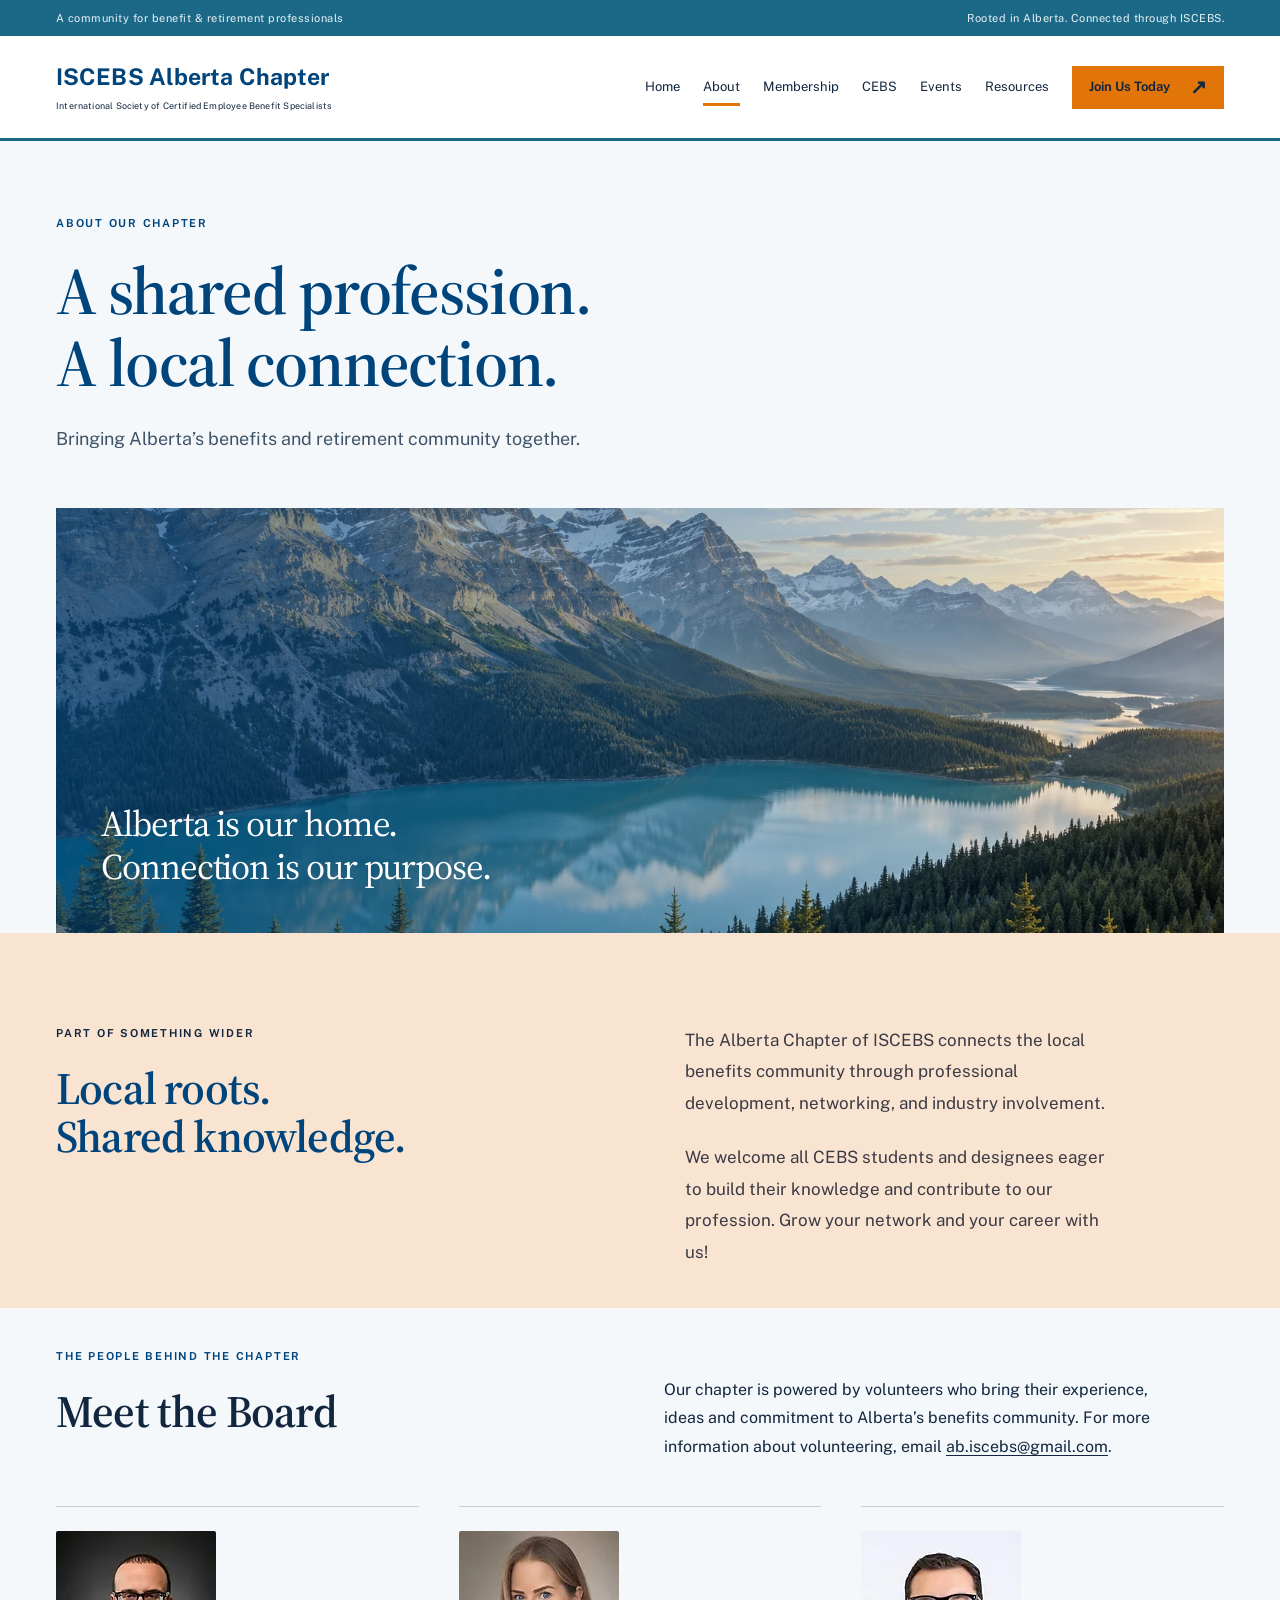
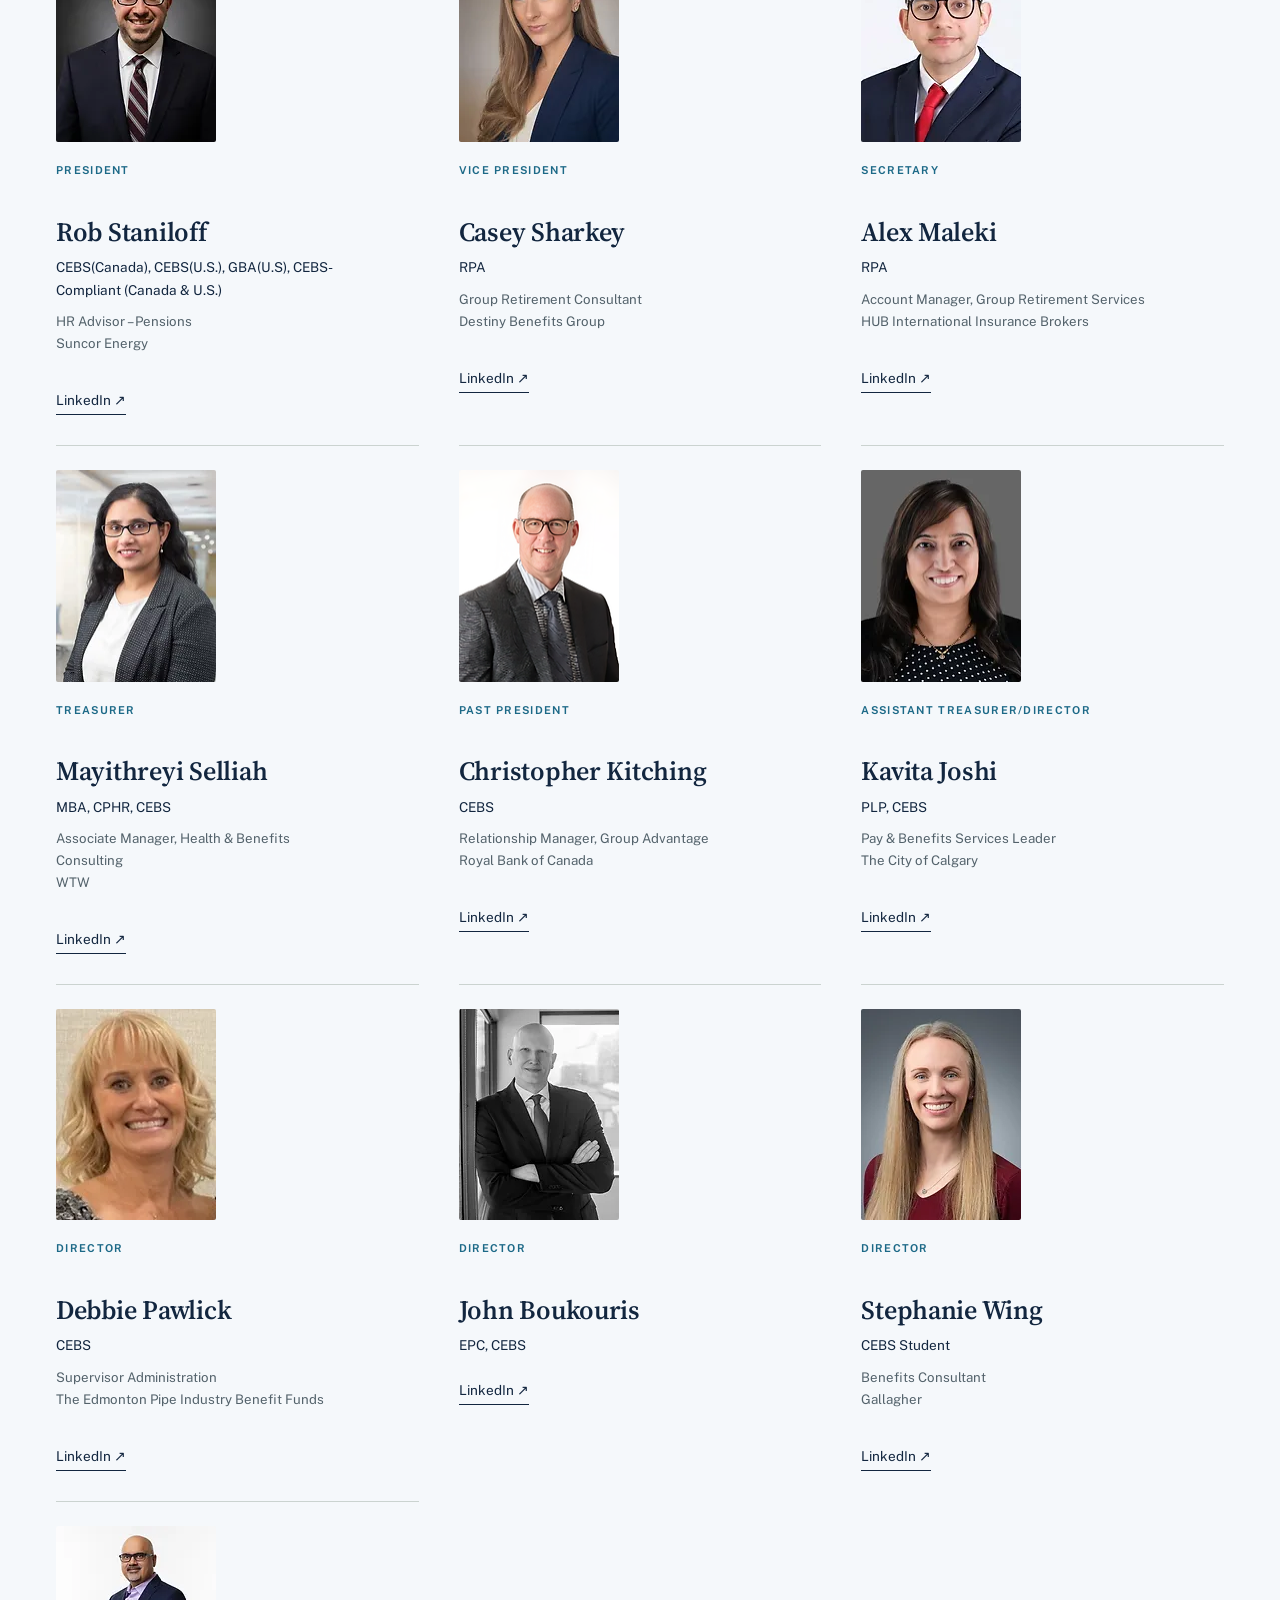
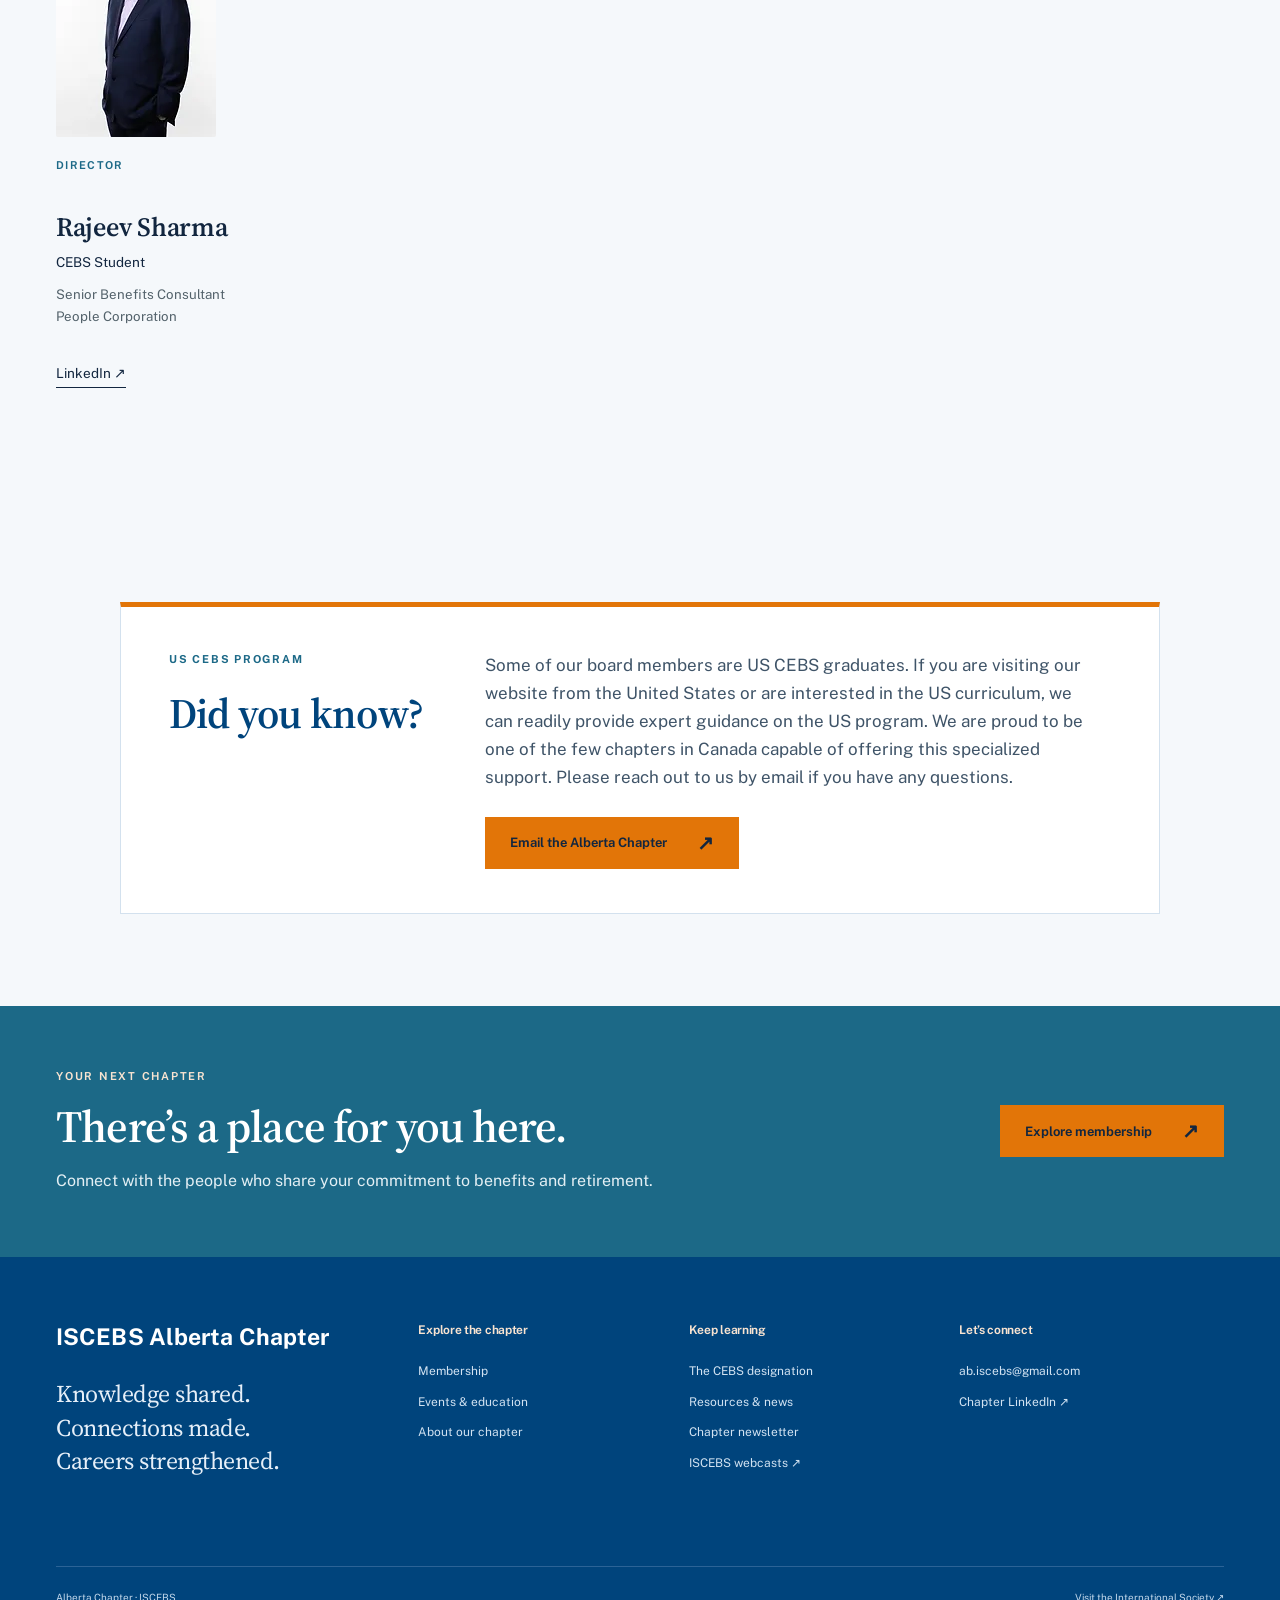
==== commit 9c74ada1: "Read the About page board year from Wix CMS" ====
--- a/about.html
+++ b/about.html
@@ -1 +1 @@
-<!doctype html><html lang="en-CA"><head><meta charset="UTF-8"><meta name="viewport" content="width=device-width,initial-scale=1"><meta name="description" content="Meet the Alberta Chapter of ISCEBS: a community for professional learning, collaboration and lasting connections."><meta property="og:type" content="website"><meta property="og:site_name" content="Alberta Chapter of ISCEBS"><meta property="og:title" content="About the Chapter | Alberta Chapter of ISCEBS"><meta property="og:description" content="Meet the Alberta Chapter of ISCEBS: a community for professional learning, collaboration and lasting connections."><meta property="og:url" content="https://abiscebs.com/about.html"><meta property="og:image" content="https://abiscebs.com/assets/share.jpg"><meta property="og:image:width" content="1200"><meta property="og:image:height" content="630"><meta property="og:image:alt" content="ISCEBS Alberta Chapter – Knowledge shared. Connections made."><meta property="og:locale" content="en_CA"><meta name="twitter:card" content="summary_large_image"><meta name="theme-color" content="#142f40"><title>About the Chapter | Alberta Chapter of ISCEBS</title><link rel="icon" href="assets/favicon.svg" type="image/svg+xml"><link rel="stylesheet" href="assets/style.css"><link rel="preconnect" href="https://www.wixapis.com" crossorigin><link rel="preconnect" href="https://static.wixstatic.com"><link rel="preconnect" href="https://fonts.googleapis.com"><link rel="preconnect" href="https://fonts.gstatic.com" crossorigin><link rel="stylesheet" href="https://fonts.googleapis.com/css2?family=Public+Sans:wght@400;500;600;700&family=Source+Serif+4:opsz,wght@8..60,500;8..60,600;8..60,700&display=swap"><link rel="stylesheet" href="assets/vibrant.css"><script src="assets/site.js" defer></script><script src="assets/wix-config.js" defer></script><script src="assets/wix-client.js" defer></script><script src="assets/wix-board-render.js" defer></script><script src="assets/wix-board.js" defer></script></head><body class="vibrant"><a class="skip-link" href="#main">Skip to content</a><div class="topline"><div class="wrap">A community for benefit & retirement professionals<span>Rooted in Alberta. Connected through ISCEBS.</span></div></div><header><div class="wrap header-inner"><a class="wordmark" href="index.html" aria-label="Alberta Chapter of ISCEBS home"><strong>ISCEBS Alberta Chapter</strong><small>International Society of Certified Employee Benefit Specialists</small></a><button class="menu-toggle" aria-controls="site-nav" aria-expanded="false">Menu <span aria-hidden="true">☰</span></button><nav id="site-nav" aria-label="Main navigation"><a href="index.html">Home</a><a href="about.html" aria-current="page">About</a><a href="membership.html">Membership</a><a href="cebs.html">CEBS</a><a href="events.html">Events</a><a href="resources.html">Resources</a><a class="button nav-join" href="http://iscebs.org/join" target="_blank" rel="noopener noreferrer">Join Us Today<span aria-hidden="true">↗</span></a></nav></div></header><main id="main"><section class="page-intro wrap"><div class="eyebrow">ABOUT OUR CHAPTER</div><h1>A shared profession.<br>A local connection.</h1><p class="intro-text">Bringing Alberta’s benefits and retirement community together.</p></section><section class="wrap about-image"><img src="assets/alberta.webp" alt="Morning light across a mountain lake in Alberta"><div class="image-label">Alberta is our home.<br>Connection is our purpose.</div></section><section class="soft-section chapter-context"><div class="wrap section split"><div><div class="eyebrow">PART OF SOMETHING WIDER</div><h2>Local roots.<br>Shared knowledge.</h2></div><div class="prose"><p>The Alberta Chapter of ISCEBS connects the local benefits community through professional development, networking, and industry involvement.</p><p>We welcome all CEBS students and designees eager to build their knowledge and contribute to our profession. Grow your network and your career with us!</p></div></div></section><section class="wrap section" id="board" aria-labelledby="board-heading"><div class="board-intro"><div><div class="eyebrow">THE PEOPLE BEHIND THE CHAPTER</div><h2 id="board-heading">Meet the 2027 Board</h2></div><p>Our chapter is powered by volunteers who bring their experience, ideas and commitment to Alberta’s benefits community. For more information about volunteering, email <a href="mailto:ab.iscebs@gmail.com" style="text-decoration:underline;text-underline-offset:3px">ab.iscebs@gmail.com</a>.</p></div><div class="board-grid" data-wix-board data-sig="[[&quot;Rob Staniloff&quot;,&quot;President&quot;,&quot;CEBS(Canada), CEBS(U.S.), GBA(U.S), CEBS-Compliant (Canada &amp; U.S.)&quot;,[&quot;HR Advisor – Pensions&quot;,&quot;Suncor Energy&quot;],&quot;https://www.linkedin.com/in/rob-staniloff-cebs-canada-cebs-u-s-gba-u-s-cebs-compliant-canada-and-u-s-%F0%9F%87%A8%F0%9F%87%A6-%F0%9F%87%BA%F0%9F%87%B8-157169285/&quot;,&quot;84a238_a9348261e05d4da69602eb477f294fc3~mv2.png&quot;],[&quot;Casey Sharkey&quot;,&quot;Vice President&quot;,&quot;RPA&quot;,[&quot;Group Retirement Consultant&quot;,&quot;Destiny Benefits Group&quot;],&quot;https://www.linkedin.com/in/caseysharkeyandco/&quot;,&quot;84a238_0957054c3d2c4576b18ec2c161c9cdc5~mv2.jpg&quot;],[&quot;Alex Maleki&quot;,&quot;Secretary&quot;,&quot;RPA&quot;,[&quot;Account Manager, Group Retirement Services&quot;,&quot;HUB International Insurance Brokers&quot;],&quot;https://www.linkedin.com/in/amalekii/&quot;,&quot;84a238_a7ec0f815d4545d58c07c4516380d57a~mv2.jpg&quot;],[&quot;Mayithreyi Selliah&quot;,&quot;Treasurer&quot;,&quot;MBA, CPHR, CEBS&quot;,[&quot;Associate Manager, Health &amp; Benefits Consulting&quot;,&quot;WTW&quot;],&quot;https://www.linkedin.com/in/mayithreyi/&quot;,&quot;84a238_ee095d0587944ea3907070b97a7fbdaa~mv2.jpg&quot;],[&quot;Christopher Kitching&quot;,&quot;Past President&quot;,&quot;CEBS&quot;,[&quot;Relationship Manager, Group Advantage&quot;,&quot;Royal Bank of Canada&quot;],&quot;https://www.linkedin.com/in/chriskitching/&quot;,&quot;84a238_5683d32ed312434489340059499df12e~mv2.png&quot;],[&quot;Kavita Joshi&quot;,&quot;Assistant Treasurer/Director&quot;,&quot;PLP, CEBS&quot;,[&quot;Pay &amp; Benefits Services Leader&quot;,&quot;The City of Calgary&quot;],&quot;https://www.linkedin.com/in/kavita-joshi-plp-cebs-ab603215/&quot;,&quot;84a238_cfb8e0cf96c849339412addff628ca47~mv2.jpeg&quot;],[&quot;Debbie Pawlick&quot;,&quot;Director&quot;,&quot;CEBS&quot;,[&quot;Supervisor Administration&quot;,&quot;The Edmonton Pipe Industry Benefit Funds&quot;],&quot;https://www.linkedin.com/in/debbie-pawlick-370826a8/&quot;,&quot;84a238_e9a914c26c8e4248904f07941ce4fb6c~mv2.jpg&quot;],[&quot;John Boukouris&quot;,&quot;Director&quot;,&quot;EPC, CEBS&quot;,[],&quot;https://www.linkedin.com/in/john-boukouris-epc-cebs-69357921/&quot;,&quot;84a238_6fb41ba4d1ff4c3b9890b7a5f42e8471~mv2.jpg&quot;],[&quot;Stephanie Wing&quot;,&quot;Director&quot;,&quot;CEBS Student&quot;,[&quot;Benefits Consultant&quot;,&quot;Gallagher&quot;],&quot;https://www.linkedin.com/in/wingstephanie/&quot;,&quot;84a238_85fd1f2f7c9a4265aa0ac5c07bda6bcc~mv2.jpg&quot;],[&quot;Rajeev Sharma&quot;,&quot;Director&quot;,&quot;CEBS Student&quot;,[&quot;Senior Benefits Consultant&quot;,&quot;People Corporation&quot;],&quot;https://www.linkedin.com/in/rajeev-sharma-60226117/&quot;,&quot;84a238_15d238d1a53e4b77b01e40e713583b90~mv2.jpg&quot;]]"><article class="board-member"><img class="board-portrait" src="assets/board/01a4395ecc42-320.webp" srcset="assets/board/01a4395ecc42-160.webp 1x, assets/board/01a4395ecc42-320.webp 2x" data-photo-key="84a238_a9348261e05d4da69602eb477f294fc3~mv2.png" data-local="1" alt="Rob Staniloff" width="372" height="491" loading="lazy" decoding="async" onerror="if(this.dataset.original&&this.src!==this.dataset.original){this.removeAttribute('srcset');this.src=this.dataset.original;this.dataset.original=''}else{this.remove()}"><div class="eyebrow">President</div><h3>Rob Staniloff</h3><p class="board-credentials">CEBS(Canada), CEBS(U.S.), GBA(U.S), CEBS-Compliant (Canada &amp; U.S.)</p><p class="board-work">HR Advisor – Pensions<br>Suncor Energy</p><a class="board-link" href="https://www.linkedin.com/in/rob-staniloff-cebs-canada-cebs-u-s-gba-u-s-cebs-compliant-canada-and-u-s-%F0%9F%87%A8%F0%9F%87%A6-%F0%9F%87%BA%F0%9F%87%B8-157169285/" target="_blank" rel="noopener noreferrer" aria-label="Rob Staniloff on LinkedIn">LinkedIn <span aria-hidden="true">↗</span></a></article><article class="board-member"><img class="board-portrait" src="assets/board/d521bad43f9a-320.webp" srcset="assets/board/d521bad43f9a-160.webp 1x, assets/board/d521bad43f9a-320.webp 2x" data-photo-key="84a238_0957054c3d2c4576b18ec2c161c9cdc5~mv2.jpg" data-local="1" alt="Casey Sharkey" width="372" height="491" loading="lazy" decoding="async" onerror="if(this.dataset.original&&this.src!==this.dataset.original){this.removeAttribute('srcset');this.src=this.dataset.original;this.dataset.original=''}else{this.remove()}"><div class="eyebrow">Vice President</div><h3>Casey Sharkey</h3><p class="board-credentials">RPA</p><p class="board-work">Group Retirement Consultant<br>Destiny Benefits Group</p><a class="board-link" href="https://www.linkedin.com/in/caseysharkeyandco/" target="_blank" rel="noopener noreferrer" aria-label="Casey Sharkey on LinkedIn">LinkedIn <span aria-hidden="true">↗</span></a></article><article class="board-member"><img class="board-portrait" src="assets/board/459de51b90bf-320.webp" srcset="assets/board/459de51b90bf-160.webp 1x, assets/board/459de51b90bf-320.webp 2x" data-photo-key="84a238_a7ec0f815d4545d58c07c4516380d57a~mv2.jpg" data-local="1" alt="Alex Maleki" width="372" height="491" loading="lazy" decoding="async" onerror="if(this.dataset.original&&this.src!==this.dataset.original){this.removeAttribute('srcset');this.src=this.dataset.original;this.dataset.original=''}else{this.remove()}"><div class="eyebrow">Secretary</div><h3>Alex Maleki</h3><p class="board-credentials">RPA</p><p class="board-work">Account Manager, Group Retirement Services<br>HUB International Insurance Brokers</p><a class="board-link" href="https://www.linkedin.com/in/amalekii/" target="_blank" rel="noopener noreferrer" aria-label="Alex Maleki on LinkedIn">LinkedIn <span aria-hidden="true">↗</span></a></article><article class="board-member"><img class="board-portrait" src="assets/board/87eebf648068-320.webp" srcset="assets/board/87eebf648068-160.webp 1x, assets/board/87eebf648068-320.webp 2x" data-photo-key="84a238_ee095d0587944ea3907070b97a7fbdaa~mv2.jpg" data-local="1" alt="Mayithreyi Selliah" width="372" height="491" loading="lazy" decoding="async" onerror="if(this.dataset.original&&this.src!==this.dataset.original){this.removeAttribute('srcset');this.src=this.dataset.original;this.dataset.original=''}else{this.remove()}"><div class="eyebrow">Treasurer</div><h3>Mayithreyi Selliah</h3><p class="board-credentials">MBA, CPHR, CEBS</p><p class="board-work">Associate Manager, Health &amp; Benefits Consulting<br>WTW</p><a class="board-link" href="https://www.linkedin.com/in/mayithreyi/" target="_blank" rel="noopener noreferrer" aria-label="Mayithreyi Selliah on LinkedIn">LinkedIn <span aria-hidden="true">↗</span></a></article><article class="board-member"><img class="board-portrait" src="assets/board/29445f281d50-320.webp" srcset="assets/board/29445f281d50-160.webp 1x, assets/board/29445f281d50-320.webp 2x" data-photo-key="84a238_5683d32ed312434489340059499df12e~mv2.png" data-local="1" alt="Christopher Kitching" width="372" height="491" loading="lazy" decoding="async" onerror="if(this.dataset.original&&this.src!==this.dataset.original){this.removeAttribute('srcset');this.src=this.dataset.original;this.dataset.original=''}else{this.remove()}"><div class="eyebrow">Past President</div><h3>Christopher Kitching</h3><p class="board-credentials">CEBS</p><p class="board-work">Relationship Manager, Group Advantage<br>Royal Bank of Canada</p><a class="board-link" href="https://www.linkedin.com/in/chriskitching/" target="_blank" rel="noopener noreferrer" aria-label="Christopher Kitching on LinkedIn">LinkedIn <span aria-hidden="true">↗</span></a></article><article class="board-member"><img class="board-portrait" src="assets/board/d89c8d7d8212-320.webp" srcset="assets/board/d89c8d7d8212-160.webp 1x, assets/board/d89c8d7d8212-320.webp 2x" data-photo-key="84a238_cfb8e0cf96c849339412addff628ca47~mv2.jpeg" data-local="1" alt="Kavita Joshi" width="372" height="491" loading="lazy" decoding="async" onerror="if(this.dataset.original&&this.src!==this.dataset.original){this.removeAttribute('srcset');this.src=this.dataset.original;this.dataset.original=''}else{this.remove()}"><div class="eyebrow">Assistant Treasurer/Director</div><h3>Kavita Joshi</h3><p class="board-credentials">PLP, CEBS</p><p class="board-work">Pay &amp; Benefits Services Leader<br>The City of Calgary</p><a class="board-link" href="https://www.linkedin.com/in/kavita-joshi-plp-cebs-ab603215/" target="_blank" rel="noopener noreferrer" aria-label="Kavita Joshi on LinkedIn">LinkedIn <span aria-hidden="true">↗</span></a></article><article class="board-member"><img class="board-portrait" src="assets/board/0aabb76f9d67-320.webp" srcset="assets/board/0aabb76f9d67-160.webp 1x, assets/board/0aabb76f9d67-320.webp 2x" data-photo-key="84a238_e9a914c26c8e4248904f07941ce4fb6c~mv2.jpg" data-local="1" alt="Debbie Pawlick" width="372" height="491" loading="lazy" decoding="async" onerror="if(this.dataset.original&&this.src!==this.dataset.original){this.removeAttribute('srcset');this.src=this.dataset.original;this.dataset.original=''}else{this.remove()}"><div class="eyebrow">Director</div><h3>Debbie Pawlick</h3><p class="board-credentials">CEBS</p><p class="board-work">Supervisor Administration<br>The Edmonton Pipe Industry Benefit Funds</p><a class="board-link" href="https://www.linkedin.com/in/debbie-pawlick-370826a8/" target="_blank" rel="noopener noreferrer" aria-label="Debbie Pawlick on LinkedIn">LinkedIn <span aria-hidden="true">↗</span></a></article><article class="board-member"><img class="board-portrait" src="assets/board/24b3eab3db43-320.webp" srcset="assets/board/24b3eab3db43-160.webp 1x, assets/board/24b3eab3db43-320.webp 2x" data-photo-key="84a238_6fb41ba4d1ff4c3b9890b7a5f42e8471~mv2.jpg" data-local="1" alt="John Boukouris" width="372" height="491" loading="lazy" decoding="async" onerror="if(this.dataset.original&&this.src!==this.dataset.original){this.removeAttribute('srcset');this.src=this.dataset.original;this.dataset.original=''}else{this.remove()}"><div class="eyebrow">Director</div><h3>John Boukouris</h3><p class="board-credentials">EPC, CEBS</p><a class="board-link" href="https://www.linkedin.com/in/john-boukouris-epc-cebs-69357921/" target="_blank" rel="noopener noreferrer" aria-label="John Boukouris on LinkedIn">LinkedIn <span aria-hidden="true">↗</span></a></article><article class="board-member"><img class="board-portrait" src="assets/board/74bed9789c0c-320.webp" srcset="assets/board/74bed9789c0c-160.webp 1x, assets/board/74bed9789c0c-320.webp 2x" data-photo-key="84a238_85fd1f2f7c9a4265aa0ac5c07bda6bcc~mv2.jpg" data-local="1" alt="Stephanie Wing" width="372" height="491" loading="lazy" decoding="async" onerror="if(this.dataset.original&&this.src!==this.dataset.original){this.removeAttribute('srcset');this.src=this.dataset.original;this.dataset.original=''}else{this.remove()}"><div class="eyebrow">Director</div><h3>Stephanie Wing</h3><p class="board-credentials">CEBS Student</p><p class="board-work">Benefits Consultant<br>Gallagher</p><a class="board-link" href="https://www.linkedin.com/in/wingstephanie/" target="_blank" rel="noopener noreferrer" aria-label="Stephanie Wing on LinkedIn">LinkedIn <span aria-hidden="true">↗</span></a></article><article class="board-member"><img class="board-portrait" src="assets/board/08b3572f3bc5-320.webp" srcset="assets/board/08b3572f3bc5-160.webp 1x, assets/board/08b3572f3bc5-320.webp 2x" data-photo-key="84a238_15d238d1a53e4b77b01e40e713583b90~mv2.jpg" data-local="1" alt="Rajeev Sharma" width="372" height="491" loading="lazy" decoding="async" onerror="if(this.dataset.original&&this.src!==this.dataset.original){this.removeAttribute('srcset');this.src=this.dataset.original;this.dataset.original=''}else{this.remove()}"><div class="eyebrow">Director</div><h3>Rajeev Sharma</h3><p class="board-credentials">CEBS Student</p><p class="board-work">Senior Benefits Consultant<br>People Corporation</p><a class="board-link" href="https://www.linkedin.com/in/rajeev-sharma-60226117/" target="_blank" rel="noopener noreferrer" aria-label="Rajeev Sharma on LinkedIn">LinkedIn <span aria-hidden="true">↗</span></a></article><!--board:end--></div></section><section class="wrap section"><div class="did-you-know"><div class="dyk-head"><div class="eyebrow">US CEBS PROGRAM</div><h2>Did you know?</h2></div><div class="dyk-body"><p>Some of our board members are US CEBS graduates. If you are visiting our website from the United States or are interested in the US curriculum, we can readily provide expert guidance on the US program. We are proud to be one of the few chapters in Canada capable of offering this specialized support. Please reach out to us by email if you have any questions.</p><a class="button" href="mailto:ab.iscebs@gmail.com">Email the Alberta Chapter<span aria-hidden="true">↗</span></a></div></div></section><section class="join-band"><div class="wrap join-inner"><div><div class="eyebrow">YOUR NEXT CHAPTER</div><h2>There’s a place for you here.</h2><p>Connect with the people who share your commitment to benefits and retirement.</p></div><a class="button light" href="membership.html">Explore membership<span aria-hidden="true">↗</span></a></div></section></main><footer><div class="wrap footer-main"><div class="footer-brand"><a class="wordmark" href="index.html"><strong>ISCEBS Alberta Chapter</strong></a><p>Knowledge shared.<br>Connections made.<br>Careers strengthened.</p></div><div><h3>Explore the chapter</h3><a href="membership.html">Membership</a><a href="events.html">Events & education</a><a href="about.html">About our chapter</a></div><div><h3>Keep learning</h3><a href="cebs.html">The CEBS designation</a><a href="resources.html">Resources & news</a><a href="newsletter.html">Chapter newsletter</a><a href="https://www.iscebs.org/home/education---resources/webcasts" target="_blank" rel="noopener noreferrer">ISCEBS webcasts ↗</a></div><div><h3>Let’s connect</h3><a href="mailto:ab.iscebs@gmail.com">ab.iscebs@gmail.com</a><a href="https://www.linkedin.com/company/94094639/" target="_blank" rel="noopener noreferrer">Chapter LinkedIn ↗</a></div></div><div class="wrap footer-bottom"><span>Alberta Chapter · ISCEBS</span><a href="https://www.iscebs.org/" target="_blank" rel="noopener noreferrer">Visit the International Society ↗</a></div></footer></body></html>+<!doctype html><html lang="en-CA"><head><meta charset="UTF-8"><meta name="viewport" content="width=device-width,initial-scale=1"><meta name="description" content="Meet the Alberta Chapter of ISCEBS: a community for professional learning, collaboration and lasting connections."><meta property="og:type" content="website"><meta property="og:site_name" content="Alberta Chapter of ISCEBS"><meta property="og:title" content="About the Chapter | Alberta Chapter of ISCEBS"><meta property="og:description" content="Meet the Alberta Chapter of ISCEBS: a community for professional learning, collaboration and lasting connections."><meta property="og:url" content="https://abiscebs.com/about.html"><meta property="og:image" content="https://abiscebs.com/assets/share.jpg"><meta property="og:image:width" content="1200"><meta property="og:image:height" content="630"><meta property="og:image:alt" content="ISCEBS Alberta Chapter – Knowledge shared. Connections made."><meta property="og:locale" content="en_CA"><meta name="twitter:card" content="summary_large_image"><meta name="theme-color" content="#142f40"><title>About the Chapter | Alberta Chapter of ISCEBS</title><link rel="icon" href="assets/favicon.svg" type="image/svg+xml"><link rel="stylesheet" href="assets/style.css"><link rel="preconnect" href="https://www.wixapis.com" crossorigin><link rel="preconnect" href="https://static.wixstatic.com"><link rel="preconnect" href="https://fonts.googleapis.com"><link rel="preconnect" href="https://fonts.gstatic.com" crossorigin><link rel="stylesheet" href="https://fonts.googleapis.com/css2?family=Public+Sans:wght@400;500;600;700&family=Source+Serif+4:opsz,wght@8..60,500;8..60,600;8..60,700&display=swap"><link rel="stylesheet" href="assets/vibrant.css"><script src="assets/site.js" defer></script><script src="assets/wix-config.js" defer></script><script src="assets/wix-client.js" defer></script><script src="assets/wix-board-render.js" defer></script><script src="assets/wix-board.js" defer></script></head><body class="vibrant"><a class="skip-link" href="#main">Skip to content</a><div class="topline"><div class="wrap">A community for benefit & retirement professionals<span>Rooted in Alberta. Connected through ISCEBS.</span></div></div><header><div class="wrap header-inner"><a class="wordmark" href="index.html" aria-label="Alberta Chapter of ISCEBS home"><strong>ISCEBS Alberta Chapter</strong><small>International Society of Certified Employee Benefit Specialists</small></a><button class="menu-toggle" aria-controls="site-nav" aria-expanded="false">Menu <span aria-hidden="true">☰</span></button><nav id="site-nav" aria-label="Main navigation"><a href="index.html">Home</a><a href="about.html" aria-current="page">About</a><a href="membership.html">Membership</a><a href="cebs.html">CEBS</a><a href="events.html">Events</a><a href="resources.html">Resources</a><a class="button nav-join" href="http://iscebs.org/join" target="_blank" rel="noopener noreferrer">Join Us Today<span aria-hidden="true">↗</span></a></nav></div></header><main id="main"><section class="page-intro wrap"><div class="eyebrow">ABOUT OUR CHAPTER</div><h1>A shared profession.<br>A local connection.</h1><p class="intro-text">Bringing Alberta’s benefits and retirement community together.</p></section><section class="wrap about-image"><img src="assets/alberta.webp" alt="Morning light across a mountain lake in Alberta"><div class="image-label">Alberta is our home.<br>Connection is our purpose.</div></section><section class="soft-section chapter-context"><div class="wrap section split"><div><div class="eyebrow">PART OF SOMETHING WIDER</div><h2>Local roots.<br>Shared knowledge.</h2></div><div class="prose"><p>The Alberta Chapter of ISCEBS connects the local benefits community through professional development, networking, and industry involvement.</p><p>We welcome all CEBS students and designees eager to build their knowledge and contribute to our profession. Grow your network and your career with us!</p></div></div></section><section class="wrap section" id="board" aria-labelledby="board-heading"><div class="board-intro"><div><div class="eyebrow">THE PEOPLE BEHIND THE CHAPTER</div><h2 id="board-heading">Meet the Board</h2></div><p>Our chapter is powered by volunteers who bring their experience, ideas and commitment to Alberta’s benefits community. For more information about volunteering, email <a href="mailto:ab.iscebs@gmail.com" style="text-decoration:underline;text-underline-offset:3px">ab.iscebs@gmail.com</a>.</p></div><div class="board-grid" data-wix-board data-sig="[[&quot;Rob Staniloff&quot;,&quot;President&quot;,&quot;CEBS(Canada), CEBS(U.S.), GBA(U.S), CEBS-Compliant (Canada &amp; U.S.)&quot;,[&quot;HR Advisor – Pensions&quot;,&quot;Suncor Energy&quot;],&quot;https://www.linkedin.com/in/rob-staniloff-cebs-canada-cebs-u-s-gba-u-s-cebs-compliant-canada-and-u-s-%F0%9F%87%A8%F0%9F%87%A6-%F0%9F%87%BA%F0%9F%87%B8-157169285/&quot;,&quot;84a238_a9348261e05d4da69602eb477f294fc3~mv2.png&quot;],[&quot;Casey Sharkey&quot;,&quot;Vice President&quot;,&quot;RPA&quot;,[&quot;Group Retirement Consultant&quot;,&quot;Destiny Benefits Group&quot;],&quot;https://www.linkedin.com/in/caseysharkeyandco/&quot;,&quot;84a238_0957054c3d2c4576b18ec2c161c9cdc5~mv2.jpg&quot;],[&quot;Alex Maleki&quot;,&quot;Secretary&quot;,&quot;RPA&quot;,[&quot;Account Manager, Group Retirement Services&quot;,&quot;HUB International Insurance Brokers&quot;],&quot;https://www.linkedin.com/in/amalekii/&quot;,&quot;84a238_a7ec0f815d4545d58c07c4516380d57a~mv2.jpg&quot;],[&quot;Mayithreyi Selliah&quot;,&quot;Treasurer&quot;,&quot;MBA, CPHR, CEBS&quot;,[&quot;Associate Manager, Health &amp; Benefits Consulting&quot;,&quot;WTW&quot;],&quot;https://www.linkedin.com/in/mayithreyi/&quot;,&quot;84a238_ee095d0587944ea3907070b97a7fbdaa~mv2.jpg&quot;],[&quot;Christopher Kitching&quot;,&quot;Past President&quot;,&quot;CEBS&quot;,[&quot;Relationship Manager, Group Advantage&quot;,&quot;Royal Bank of Canada&quot;],&quot;https://www.linkedin.com/in/chriskitching/&quot;,&quot;84a238_5683d32ed312434489340059499df12e~mv2.png&quot;],[&quot;Kavita Joshi&quot;,&quot;Assistant Treasurer/Director&quot;,&quot;PLP, CEBS&quot;,[&quot;Pay &amp; Benefits Services Leader&quot;,&quot;The City of Calgary&quot;],&quot;https://www.linkedin.com/in/kavita-joshi-plp-cebs-ab603215/&quot;,&quot;84a238_cfb8e0cf96c849339412addff628ca47~mv2.jpeg&quot;],[&quot;Debbie Pawlick&quot;,&quot;Director&quot;,&quot;CEBS&quot;,[&quot;Supervisor Administration&quot;,&quot;The Edmonton Pipe Industry Benefit Funds&quot;],&quot;https://www.linkedin.com/in/debbie-pawlick-370826a8/&quot;,&quot;84a238_e9a914c26c8e4248904f07941ce4fb6c~mv2.jpg&quot;],[&quot;John Boukouris&quot;,&quot;Director&quot;,&quot;EPC, CEBS&quot;,[],&quot;https://www.linkedin.com/in/john-boukouris-epc-cebs-69357921/&quot;,&quot;84a238_6fb41ba4d1ff4c3b9890b7a5f42e8471~mv2.jpg&quot;],[&quot;Stephanie Wing&quot;,&quot;Director&quot;,&quot;CEBS Student&quot;,[&quot;Benefits Consultant&quot;,&quot;Gallagher&quot;],&quot;https://www.linkedin.com/in/wingstephanie/&quot;,&quot;84a238_85fd1f2f7c9a4265aa0ac5c07bda6bcc~mv2.jpg&quot;],[&quot;Rajeev Sharma&quot;,&quot;Director&quot;,&quot;CEBS Student&quot;,[&quot;Senior Benefits Consultant&quot;,&quot;People Corporation&quot;],&quot;https://www.linkedin.com/in/rajeev-sharma-60226117/&quot;,&quot;84a238_15d238d1a53e4b77b01e40e713583b90~mv2.jpg&quot;]]"><article class="board-member"><img class="board-portrait" src="assets/board/01a4395ecc42-320.webp" srcset="assets/board/01a4395ecc42-160.webp 1x, assets/board/01a4395ecc42-320.webp 2x" data-photo-key="84a238_a9348261e05d4da69602eb477f294fc3~mv2.png" data-local="1" alt="Rob Staniloff" width="372" height="491" loading="lazy" decoding="async" onerror="if(this.dataset.original&&this.src!==this.dataset.original){this.removeAttribute('srcset');this.src=this.dataset.original;this.dataset.original=''}else{this.remove()}"><div class="eyebrow">President</div><h3>Rob Staniloff</h3><p class="board-credentials">CEBS(Canada), CEBS(U.S.), GBA(U.S), CEBS-Compliant (Canada &amp; U.S.)</p><p class="board-work">HR Advisor – Pensions<br>Suncor Energy</p><a class="board-link" href="https://www.linkedin.com/in/rob-staniloff-cebs-canada-cebs-u-s-gba-u-s-cebs-compliant-canada-and-u-s-%F0%9F%87%A8%F0%9F%87%A6-%F0%9F%87%BA%F0%9F%87%B8-157169285/" target="_blank" rel="noopener noreferrer" aria-label="Rob Staniloff on LinkedIn">LinkedIn <span aria-hidden="true">↗</span></a></article><article class="board-member"><img class="board-portrait" src="assets/board/d521bad43f9a-320.webp" srcset="assets/board/d521bad43f9a-160.webp 1x, assets/board/d521bad43f9a-320.webp 2x" data-photo-key="84a238_0957054c3d2c4576b18ec2c161c9cdc5~mv2.jpg" data-local="1" alt="Casey Sharkey" width="372" height="491" loading="lazy" decoding="async" onerror="if(this.dataset.original&&this.src!==this.dataset.original){this.removeAttribute('srcset');this.src=this.dataset.original;this.dataset.original=''}else{this.remove()}"><div class="eyebrow">Vice President</div><h3>Casey Sharkey</h3><p class="board-credentials">RPA</p><p class="board-work">Group Retirement Consultant<br>Destiny Benefits Group</p><a class="board-link" href="https://www.linkedin.com/in/caseysharkeyandco/" target="_blank" rel="noopener noreferrer" aria-label="Casey Sharkey on LinkedIn">LinkedIn <span aria-hidden="true">↗</span></a></article><article class="board-member"><img class="board-portrait" src="assets/board/459de51b90bf-320.webp" srcset="assets/board/459de51b90bf-160.webp 1x, assets/board/459de51b90bf-320.webp 2x" data-photo-key="84a238_a7ec0f815d4545d58c07c4516380d57a~mv2.jpg" data-local="1" alt="Alex Maleki" width="372" height="491" loading="lazy" decoding="async" onerror="if(this.dataset.original&&this.src!==this.dataset.original){this.removeAttribute('srcset');this.src=this.dataset.original;this.dataset.original=''}else{this.remove()}"><div class="eyebrow">Secretary</div><h3>Alex Maleki</h3><p class="board-credentials">RPA</p><p class="board-work">Account Manager, Group Retirement Services<br>HUB International Insurance Brokers</p><a class="board-link" href="https://www.linkedin.com/in/amalekii/" target="_blank" rel="noopener noreferrer" aria-label="Alex Maleki on LinkedIn">LinkedIn <span aria-hidden="true">↗</span></a></article><article class="board-member"><img class="board-portrait" src="assets/board/87eebf648068-320.webp" srcset="assets/board/87eebf648068-160.webp 1x, assets/board/87eebf648068-320.webp 2x" data-photo-key="84a238_ee095d0587944ea3907070b97a7fbdaa~mv2.jpg" data-local="1" alt="Mayithreyi Selliah" width="372" height="491" loading="lazy" decoding="async" onerror="if(this.dataset.original&&this.src!==this.dataset.original){this.removeAttribute('srcset');this.src=this.dataset.original;this.dataset.original=''}else{this.remove()}"><div class="eyebrow">Treasurer</div><h3>Mayithreyi Selliah</h3><p class="board-credentials">MBA, CPHR, CEBS</p><p class="board-work">Associate Manager, Health &amp; Benefits Consulting<br>WTW</p><a class="board-link" href="https://www.linkedin.com/in/mayithreyi/" target="_blank" rel="noopener noreferrer" aria-label="Mayithreyi Selliah on LinkedIn">LinkedIn <span aria-hidden="true">↗</span></a></article><article class="board-member"><img class="board-portrait" src="assets/board/29445f281d50-320.webp" srcset="assets/board/29445f281d50-160.webp 1x, assets/board/29445f281d50-320.webp 2x" data-photo-key="84a238_5683d32ed312434489340059499df12e~mv2.png" data-local="1" alt="Christopher Kitching" width="372" height="491" loading="lazy" decoding="async" onerror="if(this.dataset.original&&this.src!==this.dataset.original){this.removeAttribute('srcset');this.src=this.dataset.original;this.dataset.original=''}else{this.remove()}"><div class="eyebrow">Past President</div><h3>Christopher Kitching</h3><p class="board-credentials">CEBS</p><p class="board-work">Relationship Manager, Group Advantage<br>Royal Bank of Canada</p><a class="board-link" href="https://www.linkedin.com/in/chriskitching/" target="_blank" rel="noopener noreferrer" aria-label="Christopher Kitching on LinkedIn">LinkedIn <span aria-hidden="true">↗</span></a></article><article class="board-member"><img class="board-portrait" src="assets/board/d89c8d7d8212-320.webp" srcset="assets/board/d89c8d7d8212-160.webp 1x, assets/board/d89c8d7d8212-320.webp 2x" data-photo-key="84a238_cfb8e0cf96c849339412addff628ca47~mv2.jpeg" data-local="1" alt="Kavita Joshi" width="372" height="491" loading="lazy" decoding="async" onerror="if(this.dataset.original&&this.src!==this.dataset.original){this.removeAttribute('srcset');this.src=this.dataset.original;this.dataset.original=''}else{this.remove()}"><div class="eyebrow">Assistant Treasurer/Director</div><h3>Kavita Joshi</h3><p class="board-credentials">PLP, CEBS</p><p class="board-work">Pay &amp; Benefits Services Leader<br>The City of Calgary</p><a class="board-link" href="https://www.linkedin.com/in/kavita-joshi-plp-cebs-ab603215/" target="_blank" rel="noopener noreferrer" aria-label="Kavita Joshi on LinkedIn">LinkedIn <span aria-hidden="true">↗</span></a></article><article class="board-member"><img class="board-portrait" src="assets/board/0aabb76f9d67-320.webp" srcset="assets/board/0aabb76f9d67-160.webp 1x, assets/board/0aabb76f9d67-320.webp 2x" data-photo-key="84a238_e9a914c26c8e4248904f07941ce4fb6c~mv2.jpg" data-local="1" alt="Debbie Pawlick" width="372" height="491" loading="lazy" decoding="async" onerror="if(this.dataset.original&&this.src!==this.dataset.original){this.removeAttribute('srcset');this.src=this.dataset.original;this.dataset.original=''}else{this.remove()}"><div class="eyebrow">Director</div><h3>Debbie Pawlick</h3><p class="board-credentials">CEBS</p><p class="board-work">Supervisor Administration<br>The Edmonton Pipe Industry Benefit Funds</p><a class="board-link" href="https://www.linkedin.com/in/debbie-pawlick-370826a8/" target="_blank" rel="noopener noreferrer" aria-label="Debbie Pawlick on LinkedIn">LinkedIn <span aria-hidden="true">↗</span></a></article><article class="board-member"><img class="board-portrait" src="assets/board/24b3eab3db43-320.webp" srcset="assets/board/24b3eab3db43-160.webp 1x, assets/board/24b3eab3db43-320.webp 2x" data-photo-key="84a238_6fb41ba4d1ff4c3b9890b7a5f42e8471~mv2.jpg" data-local="1" alt="John Boukouris" width="372" height="491" loading="lazy" decoding="async" onerror="if(this.dataset.original&&this.src!==this.dataset.original){this.removeAttribute('srcset');this.src=this.dataset.original;this.dataset.original=''}else{this.remove()}"><div class="eyebrow">Director</div><h3>John Boukouris</h3><p class="board-credentials">EPC, CEBS</p><a class="board-link" href="https://www.linkedin.com/in/john-boukouris-epc-cebs-69357921/" target="_blank" rel="noopener noreferrer" aria-label="John Boukouris on LinkedIn">LinkedIn <span aria-hidden="true">↗</span></a></article><article class="board-member"><img class="board-portrait" src="assets/board/74bed9789c0c-320.webp" srcset="assets/board/74bed9789c0c-160.webp 1x, assets/board/74bed9789c0c-320.webp 2x" data-photo-key="84a238_85fd1f2f7c9a4265aa0ac5c07bda6bcc~mv2.jpg" data-local="1" alt="Stephanie Wing" width="372" height="491" loading="lazy" decoding="async" onerror="if(this.dataset.original&&this.src!==this.dataset.original){this.removeAttribute('srcset');this.src=this.dataset.original;this.dataset.original=''}else{this.remove()}"><div class="eyebrow">Director</div><h3>Stephanie Wing</h3><p class="board-credentials">CEBS Student</p><p class="board-work">Benefits Consultant<br>Gallagher</p><a class="board-link" href="https://www.linkedin.com/in/wingstephanie/" target="_blank" rel="noopener noreferrer" aria-label="Stephanie Wing on LinkedIn">LinkedIn <span aria-hidden="true">↗</span></a></article><article class="board-member"><img class="board-portrait" src="assets/board/08b3572f3bc5-320.webp" srcset="assets/board/08b3572f3bc5-160.webp 1x, assets/board/08b3572f3bc5-320.webp 2x" data-photo-key="84a238_15d238d1a53e4b77b01e40e713583b90~mv2.jpg" data-local="1" alt="Rajeev Sharma" width="372" height="491" loading="lazy" decoding="async" onerror="if(this.dataset.original&&this.src!==this.dataset.original){this.removeAttribute('srcset');this.src=this.dataset.original;this.dataset.original=''}else{this.remove()}"><div class="eyebrow">Director</div><h3>Rajeev Sharma</h3><p class="board-credentials">CEBS Student</p><p class="board-work">Senior Benefits Consultant<br>People Corporation</p><a class="board-link" href="https://www.linkedin.com/in/rajeev-sharma-60226117/" target="_blank" rel="noopener noreferrer" aria-label="Rajeev Sharma on LinkedIn">LinkedIn <span aria-hidden="true">↗</span></a></article><!--board:end--></div></section><section class="wrap section"><div class="did-you-know"><div class="dyk-head"><div class="eyebrow">US CEBS PROGRAM</div><h2>Did you know?</h2></div><div class="dyk-body"><p>Some of our board members are US CEBS graduates. If you are visiting our website from the United States or are interested in the US curriculum, we can readily provide expert guidance on the US program. We are proud to be one of the few chapters in Canada capable of offering this specialized support. Please reach out to us by email if you have any questions.</p><a class="button" href="mailto:ab.iscebs@gmail.com">Email the Alberta Chapter<span aria-hidden="true">↗</span></a></div></div></section><section class="join-band"><div class="wrap join-inner"><div><div class="eyebrow">YOUR NEXT CHAPTER</div><h2>There’s a place for you here.</h2><p>Connect with the people who share your commitment to benefits and retirement.</p></div><a class="button light" href="membership.html">Explore membership<span aria-hidden="true">↗</span></a></div></section></main><footer><div class="wrap footer-main"><div class="footer-brand"><a class="wordmark" href="index.html"><strong>ISCEBS Alberta Chapter</strong></a><p>Knowledge shared.<br>Connections made.<br>Careers strengthened.</p></div><div><h3>Explore the chapter</h3><a href="membership.html">Membership</a><a href="events.html">Events & education</a><a href="about.html">About our chapter</a></div><div><h3>Keep learning</h3><a href="cebs.html">The CEBS designation</a><a href="resources.html">Resources & news</a><a href="newsletter.html">Chapter newsletter</a><a href="https://www.iscebs.org/home/education---resources/webcasts" target="_blank" rel="noopener noreferrer">ISCEBS webcasts ↗</a></div><div><h3>Let’s connect</h3><a href="mailto:ab.iscebs@gmail.com">ab.iscebs@gmail.com</a><a href="https://www.linkedin.com/company/94094639/" target="_blank" rel="noopener noreferrer">Chapter LinkedIn ↗</a></div></div><div class="wrap footer-bottom"><span>Alberta Chapter · ISCEBS</span><a href="https://www.iscebs.org/" target="_blank" rel="noopener noreferrer">Visit the International Society ↗</a></div></footer></body></html>
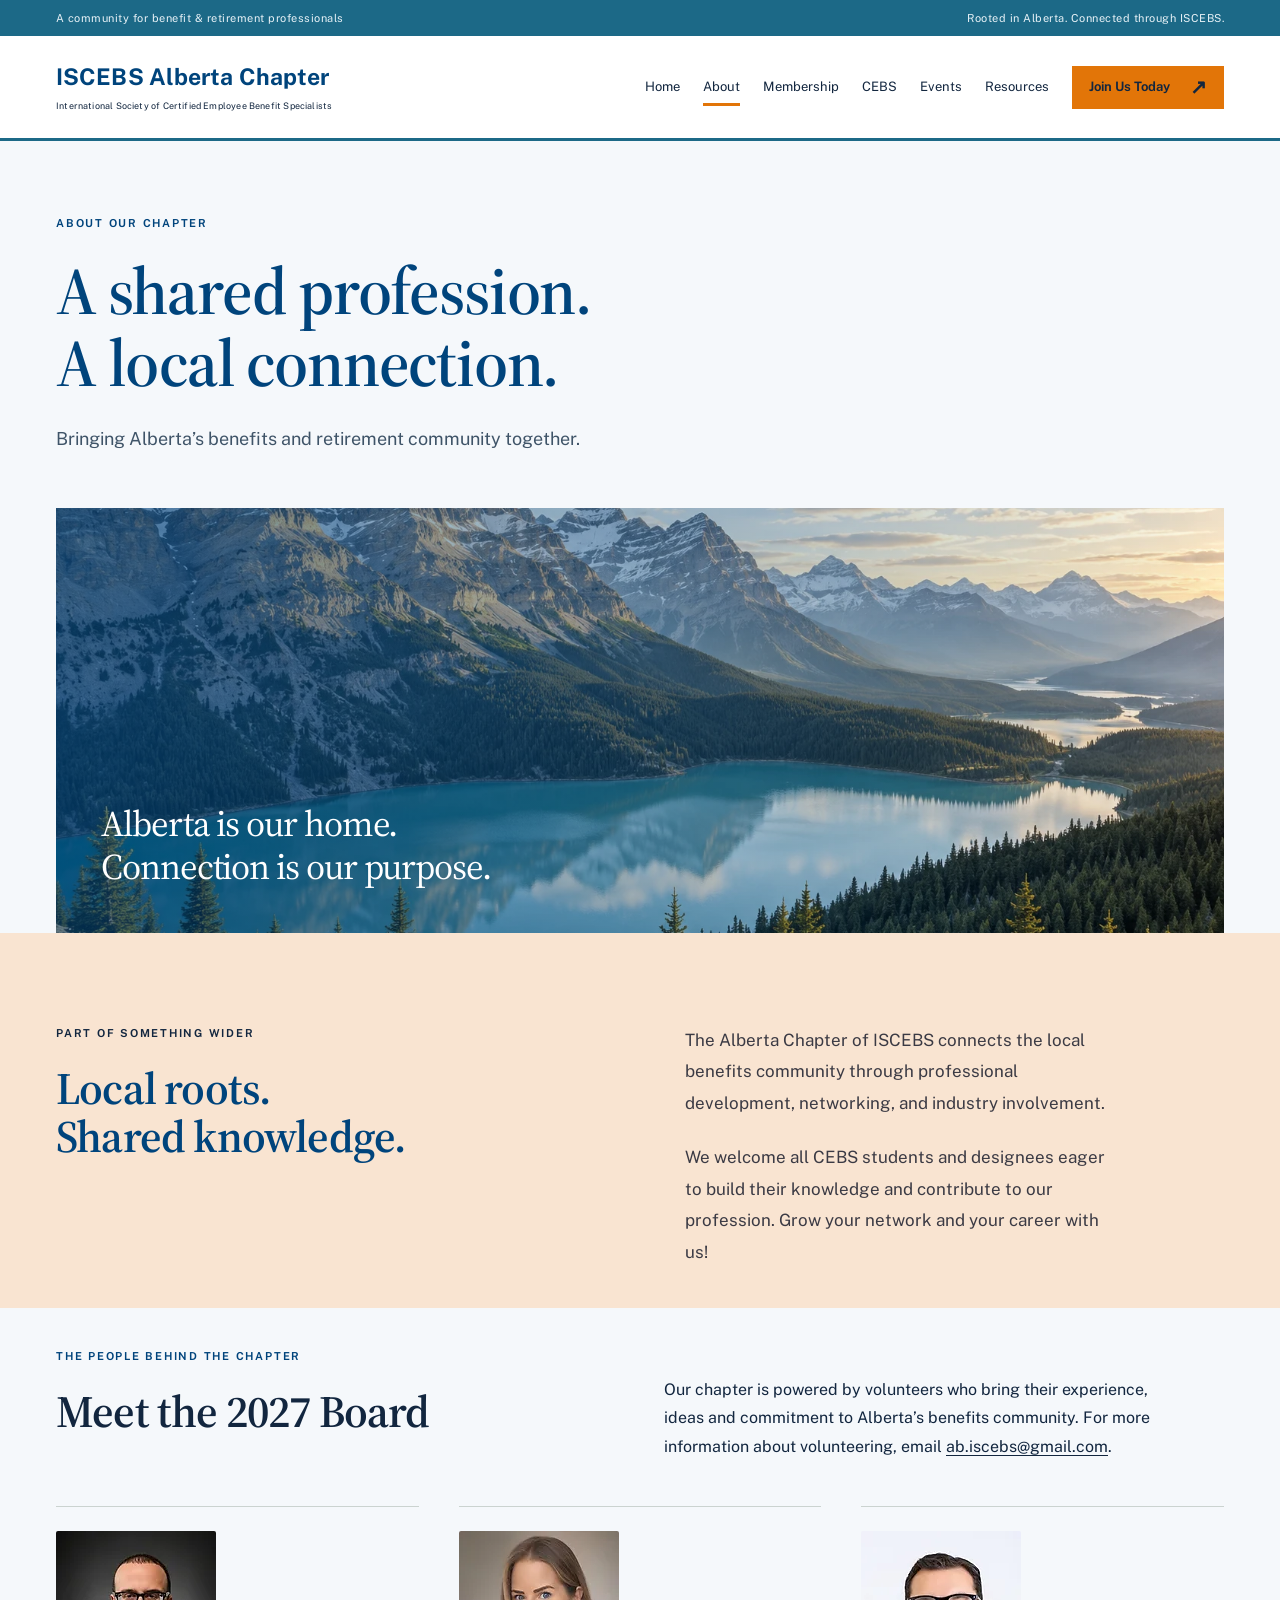
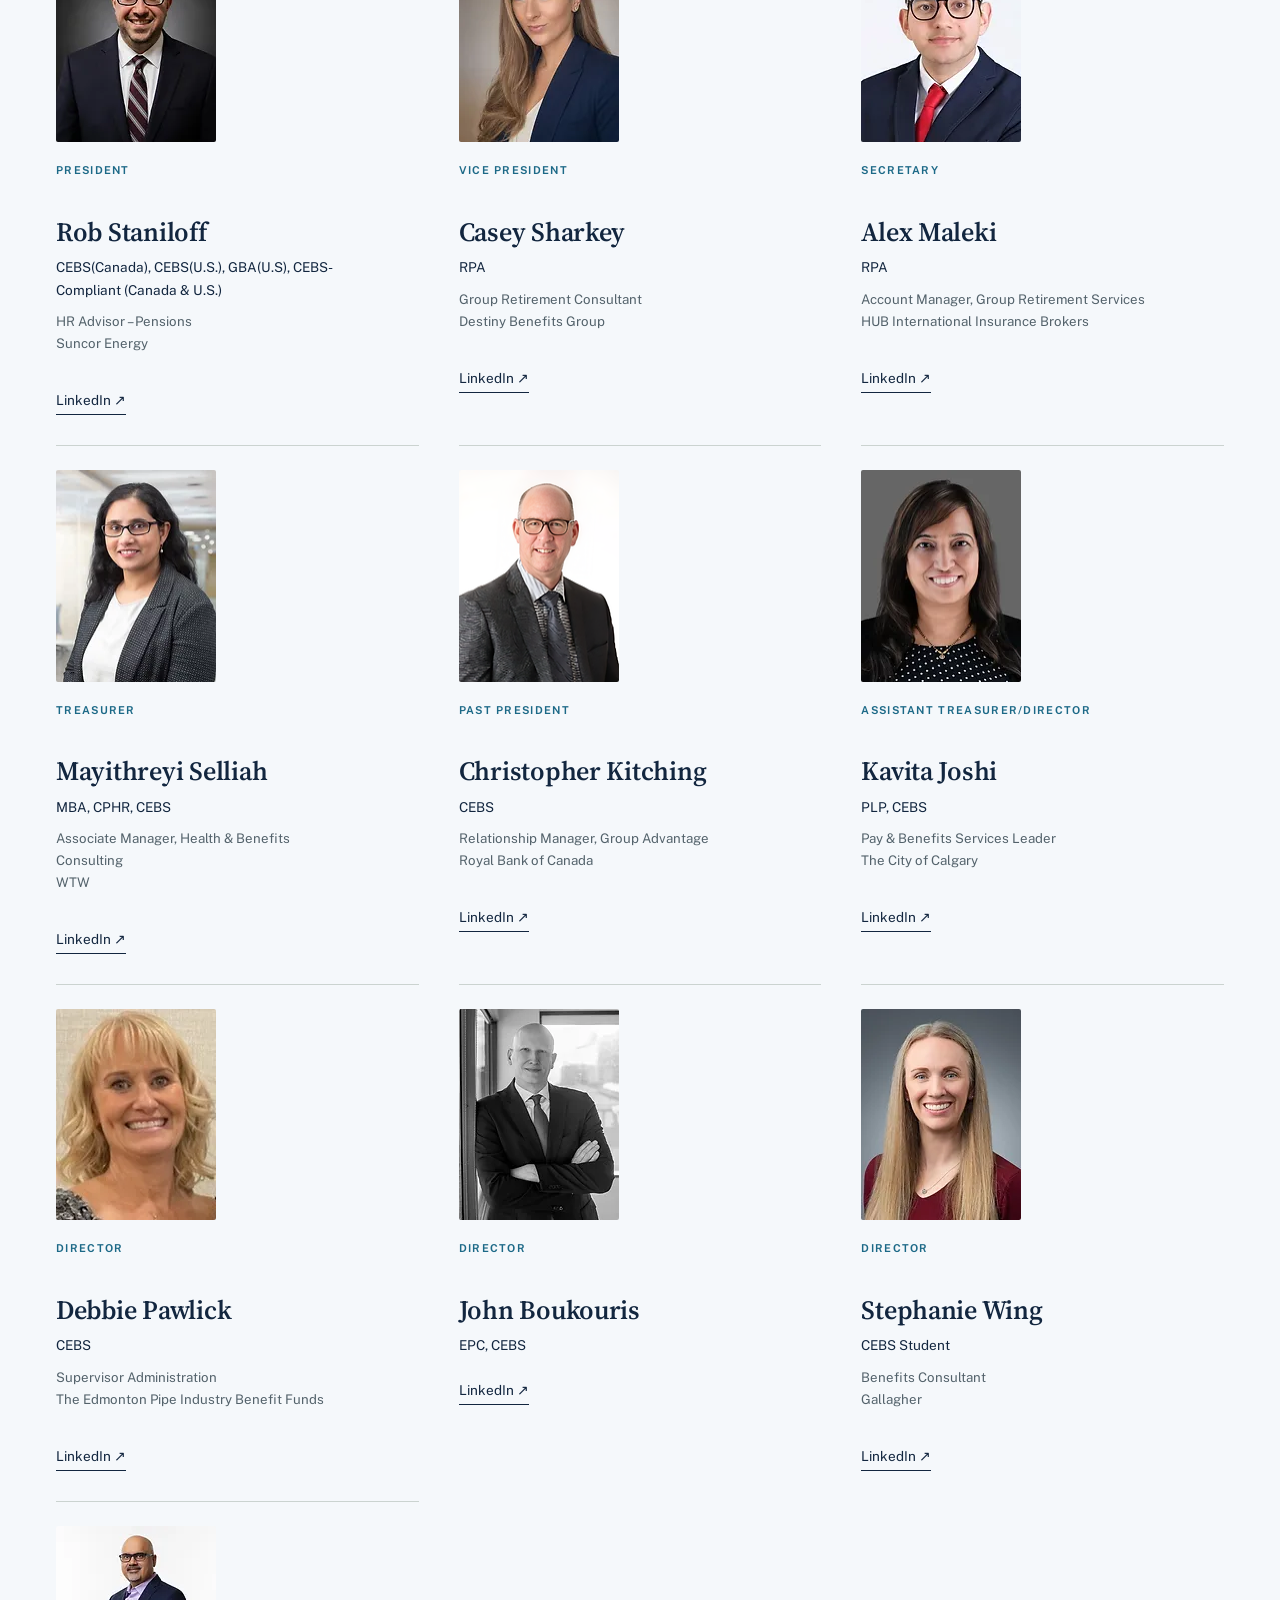
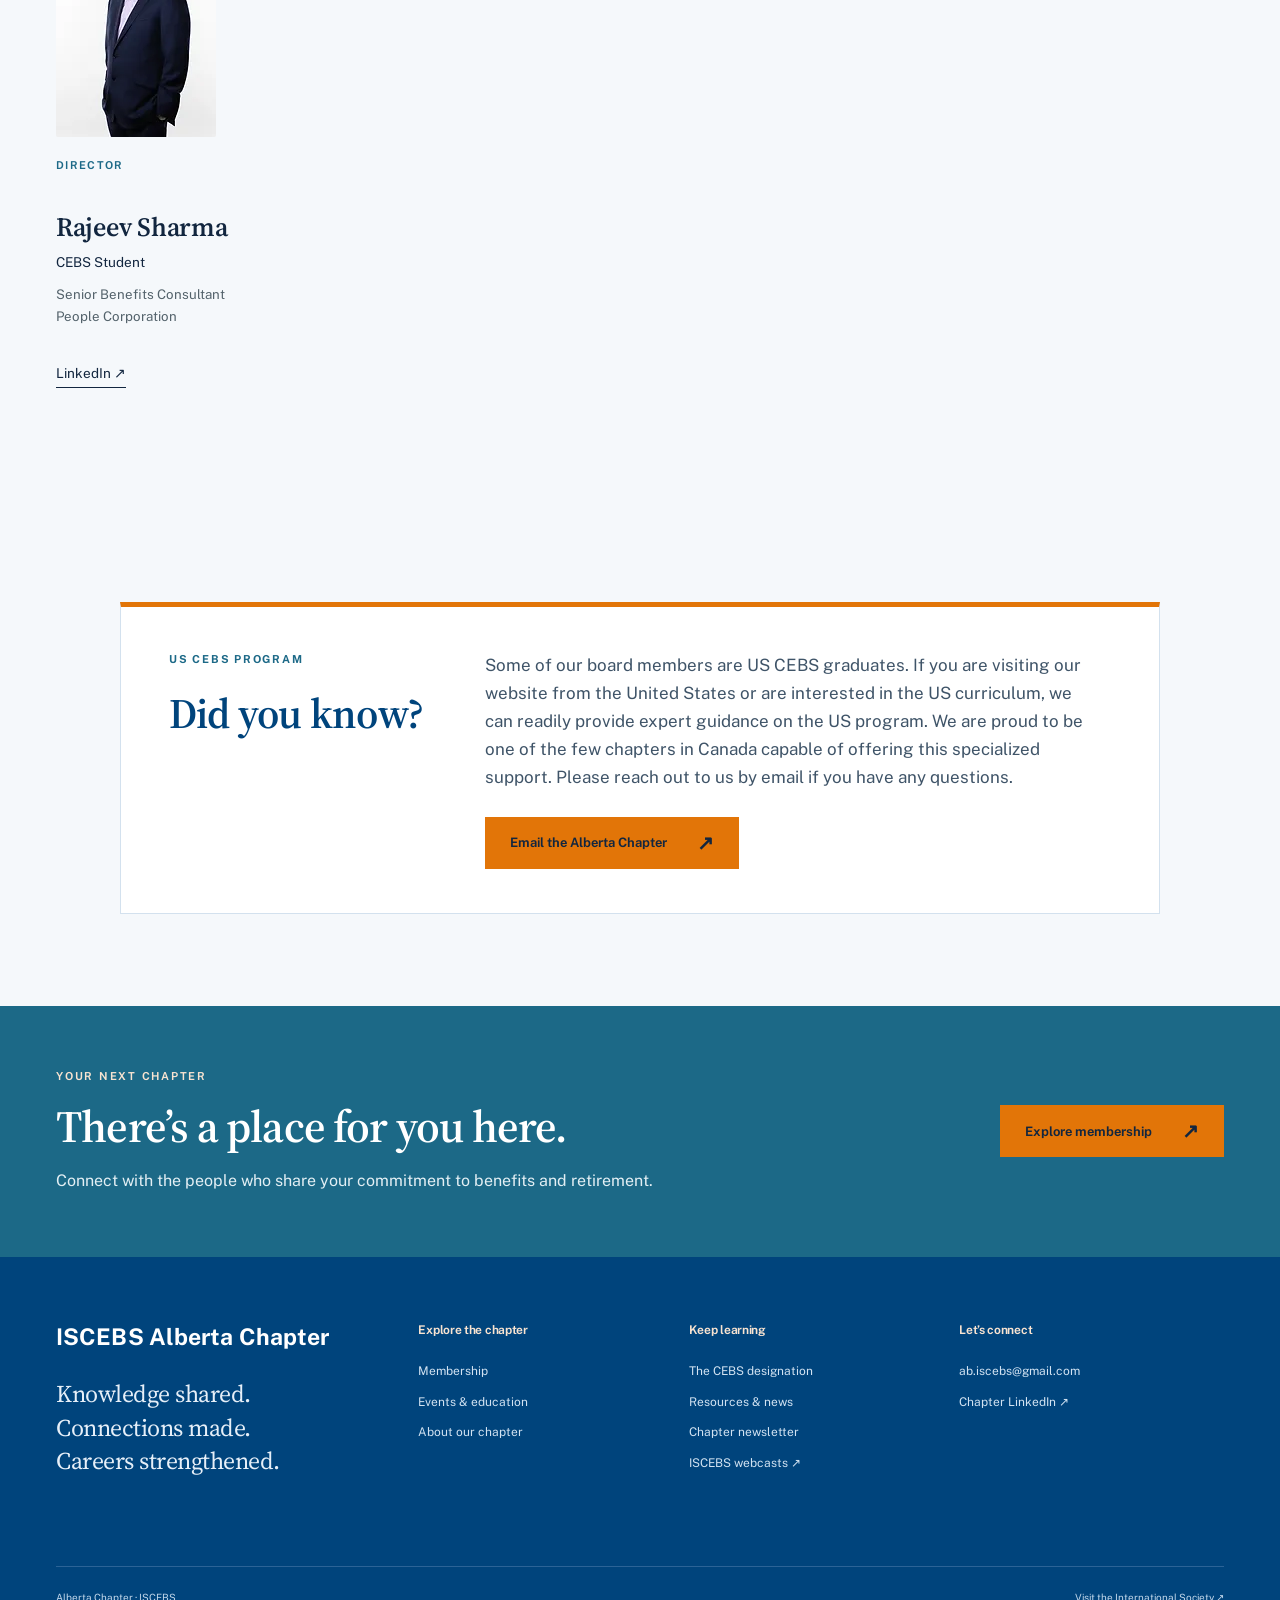
==== commit 15510857: "Publish shared website settings from Wix CMS" ====
--- a/about.html
+++ b/about.html
@@ -1 +1 @@
-<!doctype html><html lang="en-CA"><head><meta charset="UTF-8"><meta name="viewport" content="width=device-width,initial-scale=1"><meta name="description" content="Meet the Alberta Chapter of ISCEBS: a community for professional learning, collaboration and lasting connections."><meta property="og:type" content="website"><meta property="og:site_name" content="Alberta Chapter of ISCEBS"><meta property="og:title" content="About the Chapter | Alberta Chapter of ISCEBS"><meta property="og:description" content="Meet the Alberta Chapter of ISCEBS: a community for professional learning, collaboration and lasting connections."><meta property="og:url" content="https://abiscebs.com/about.html"><meta property="og:image" content="https://abiscebs.com/assets/share.jpg"><meta property="og:image:width" content="1200"><meta property="og:image:height" content="630"><meta property="og:image:alt" content="ISCEBS Alberta Chapter – Knowledge shared. Connections made."><meta property="og:locale" content="en_CA"><meta name="twitter:card" content="summary_large_image"><meta name="theme-color" content="#142f40"><title>About the Chapter | Alberta Chapter of ISCEBS</title><link rel="icon" href="assets/favicon.svg" type="image/svg+xml"><link rel="stylesheet" href="assets/style.css"><link rel="preconnect" href="https://www.wixapis.com" crossorigin><link rel="preconnect" href="https://static.wixstatic.com"><link rel="preconnect" href="https://fonts.googleapis.com"><link rel="preconnect" href="https://fonts.gstatic.com" crossorigin><link rel="stylesheet" href="https://fonts.googleapis.com/css2?family=Public+Sans:wght@400;500;600;700&family=Source+Serif+4:opsz,wght@8..60,500;8..60,600;8..60,700&display=swap"><link rel="stylesheet" href="assets/vibrant.css"><script src="assets/site.js" defer></script><script src="assets/wix-config.js" defer></script><script src="assets/wix-client.js" defer></script><script src="assets/wix-board-render.js" defer></script><script src="assets/wix-board.js" defer></script></head><body class="vibrant"><a class="skip-link" href="#main">Skip to content</a><div class="topline"><div class="wrap">A community for benefit & retirement professionals<span>Rooted in Alberta. Connected through ISCEBS.</span></div></div><header><div class="wrap header-inner"><a class="wordmark" href="index.html" aria-label="Alberta Chapter of ISCEBS home"><strong>ISCEBS Alberta Chapter</strong><small>International Society of Certified Employee Benefit Specialists</small></a><button class="menu-toggle" aria-controls="site-nav" aria-expanded="false">Menu <span aria-hidden="true">☰</span></button><nav id="site-nav" aria-label="Main navigation"><a href="index.html">Home</a><a href="about.html" aria-current="page">About</a><a href="membership.html">Membership</a><a href="cebs.html">CEBS</a><a href="events.html">Events</a><a href="resources.html">Resources</a><a class="button nav-join" href="http://iscebs.org/join" target="_blank" rel="noopener noreferrer">Join Us Today<span aria-hidden="true">↗</span></a></nav></div></header><main id="main"><section class="page-intro wrap"><div class="eyebrow">ABOUT OUR CHAPTER</div><h1>A shared profession.<br>A local connection.</h1><p class="intro-text">Bringing Alberta’s benefits and retirement community together.</p></section><section class="wrap about-image"><img src="assets/alberta.webp" alt="Morning light across a mountain lake in Alberta"><div class="image-label">Alberta is our home.<br>Connection is our purpose.</div></section><section class="soft-section chapter-context"><div class="wrap section split"><div><div class="eyebrow">PART OF SOMETHING WIDER</div><h2>Local roots.<br>Shared knowledge.</h2></div><div class="prose"><p>The Alberta Chapter of ISCEBS connects the local benefits community through professional development, networking, and industry involvement.</p><p>We welcome all CEBS students and designees eager to build their knowledge and contribute to our profession. Grow your network and your career with us!</p></div></div></section><section class="wrap section" id="board" aria-labelledby="board-heading"><div class="board-intro"><div><div class="eyebrow">THE PEOPLE BEHIND THE CHAPTER</div><h2 id="board-heading">Meet the Board</h2></div><p>Our chapter is powered by volunteers who bring their experience, ideas and commitment to Alberta’s benefits community. For more information about volunteering, email <a href="mailto:ab.iscebs@gmail.com" style="text-decoration:underline;text-underline-offset:3px">ab.iscebs@gmail.com</a>.</p></div><div class="board-grid" data-wix-board data-sig="[[&quot;Rob Staniloff&quot;,&quot;President&quot;,&quot;CEBS(Canada), CEBS(U.S.), GBA(U.S), CEBS-Compliant (Canada &amp; U.S.)&quot;,[&quot;HR Advisor – Pensions&quot;,&quot;Suncor Energy&quot;],&quot;https://www.linkedin.com/in/rob-staniloff-cebs-canada-cebs-u-s-gba-u-s-cebs-compliant-canada-and-u-s-%F0%9F%87%A8%F0%9F%87%A6-%F0%9F%87%BA%F0%9F%87%B8-157169285/&quot;,&quot;84a238_a9348261e05d4da69602eb477f294fc3~mv2.png&quot;],[&quot;Casey Sharkey&quot;,&quot;Vice President&quot;,&quot;RPA&quot;,[&quot;Group Retirement Consultant&quot;,&quot;Destiny Benefits Group&quot;],&quot;https://www.linkedin.com/in/caseysharkeyandco/&quot;,&quot;84a238_0957054c3d2c4576b18ec2c161c9cdc5~mv2.jpg&quot;],[&quot;Alex Maleki&quot;,&quot;Secretary&quot;,&quot;RPA&quot;,[&quot;Account Manager, Group Retirement Services&quot;,&quot;HUB International Insurance Brokers&quot;],&quot;https://www.linkedin.com/in/amalekii/&quot;,&quot;84a238_a7ec0f815d4545d58c07c4516380d57a~mv2.jpg&quot;],[&quot;Mayithreyi Selliah&quot;,&quot;Treasurer&quot;,&quot;MBA, CPHR, CEBS&quot;,[&quot;Associate Manager, Health &amp; Benefits Consulting&quot;,&quot;WTW&quot;],&quot;https://www.linkedin.com/in/mayithreyi/&quot;,&quot;84a238_ee095d0587944ea3907070b97a7fbdaa~mv2.jpg&quot;],[&quot;Christopher Kitching&quot;,&quot;Past President&quot;,&quot;CEBS&quot;,[&quot;Relationship Manager, Group Advantage&quot;,&quot;Royal Bank of Canada&quot;],&quot;https://www.linkedin.com/in/chriskitching/&quot;,&quot;84a238_5683d32ed312434489340059499df12e~mv2.png&quot;],[&quot;Kavita Joshi&quot;,&quot;Assistant Treasurer/Director&quot;,&quot;PLP, CEBS&quot;,[&quot;Pay &amp; Benefits Services Leader&quot;,&quot;The City of Calgary&quot;],&quot;https://www.linkedin.com/in/kavita-joshi-plp-cebs-ab603215/&quot;,&quot;84a238_cfb8e0cf96c849339412addff628ca47~mv2.jpeg&quot;],[&quot;Debbie Pawlick&quot;,&quot;Director&quot;,&quot;CEBS&quot;,[&quot;Supervisor Administration&quot;,&quot;The Edmonton Pipe Industry Benefit Funds&quot;],&quot;https://www.linkedin.com/in/debbie-pawlick-370826a8/&quot;,&quot;84a238_e9a914c26c8e4248904f07941ce4fb6c~mv2.jpg&quot;],[&quot;John Boukouris&quot;,&quot;Director&quot;,&quot;EPC, CEBS&quot;,[],&quot;https://www.linkedin.com/in/john-boukouris-epc-cebs-69357921/&quot;,&quot;84a238_6fb41ba4d1ff4c3b9890b7a5f42e8471~mv2.jpg&quot;],[&quot;Stephanie Wing&quot;,&quot;Director&quot;,&quot;CEBS Student&quot;,[&quot;Benefits Consultant&quot;,&quot;Gallagher&quot;],&quot;https://www.linkedin.com/in/wingstephanie/&quot;,&quot;84a238_85fd1f2f7c9a4265aa0ac5c07bda6bcc~mv2.jpg&quot;],[&quot;Rajeev Sharma&quot;,&quot;Director&quot;,&quot;CEBS Student&quot;,[&quot;Senior Benefits Consultant&quot;,&quot;People Corporation&quot;],&quot;https://www.linkedin.com/in/rajeev-sharma-60226117/&quot;,&quot;84a238_15d238d1a53e4b77b01e40e713583b90~mv2.jpg&quot;]]"><article class="board-member"><img class="board-portrait" src="assets/board/01a4395ecc42-320.webp" srcset="assets/board/01a4395ecc42-160.webp 1x, assets/board/01a4395ecc42-320.webp 2x" data-photo-key="84a238_a9348261e05d4da69602eb477f294fc3~mv2.png" data-local="1" alt="Rob Staniloff" width="372" height="491" loading="lazy" decoding="async" onerror="if(this.dataset.original&&this.src!==this.dataset.original){this.removeAttribute('srcset');this.src=this.dataset.original;this.dataset.original=''}else{this.remove()}"><div class="eyebrow">President</div><h3>Rob Staniloff</h3><p class="board-credentials">CEBS(Canada), CEBS(U.S.), GBA(U.S), CEBS-Compliant (Canada &amp; U.S.)</p><p class="board-work">HR Advisor – Pensions<br>Suncor Energy</p><a class="board-link" href="https://www.linkedin.com/in/rob-staniloff-cebs-canada-cebs-u-s-gba-u-s-cebs-compliant-canada-and-u-s-%F0%9F%87%A8%F0%9F%87%A6-%F0%9F%87%BA%F0%9F%87%B8-157169285/" target="_blank" rel="noopener noreferrer" aria-label="Rob Staniloff on LinkedIn">LinkedIn <span aria-hidden="true">↗</span></a></article><article class="board-member"><img class="board-portrait" src="assets/board/d521bad43f9a-320.webp" srcset="assets/board/d521bad43f9a-160.webp 1x, assets/board/d521bad43f9a-320.webp 2x" data-photo-key="84a238_0957054c3d2c4576b18ec2c161c9cdc5~mv2.jpg" data-local="1" alt="Casey Sharkey" width="372" height="491" loading="lazy" decoding="async" onerror="if(this.dataset.original&&this.src!==this.dataset.original){this.removeAttribute('srcset');this.src=this.dataset.original;this.dataset.original=''}else{this.remove()}"><div class="eyebrow">Vice President</div><h3>Casey Sharkey</h3><p class="board-credentials">RPA</p><p class="board-work">Group Retirement Consultant<br>Destiny Benefits Group</p><a class="board-link" href="https://www.linkedin.com/in/caseysharkeyandco/" target="_blank" rel="noopener noreferrer" aria-label="Casey Sharkey on LinkedIn">LinkedIn <span aria-hidden="true">↗</span></a></article><article class="board-member"><img class="board-portrait" src="assets/board/459de51b90bf-320.webp" srcset="assets/board/459de51b90bf-160.webp 1x, assets/board/459de51b90bf-320.webp 2x" data-photo-key="84a238_a7ec0f815d4545d58c07c4516380d57a~mv2.jpg" data-local="1" alt="Alex Maleki" width="372" height="491" loading="lazy" decoding="async" onerror="if(this.dataset.original&&this.src!==this.dataset.original){this.removeAttribute('srcset');this.src=this.dataset.original;this.dataset.original=''}else{this.remove()}"><div class="eyebrow">Secretary</div><h3>Alex Maleki</h3><p class="board-credentials">RPA</p><p class="board-work">Account Manager, Group Retirement Services<br>HUB International Insurance Brokers</p><a class="board-link" href="https://www.linkedin.com/in/amalekii/" target="_blank" rel="noopener noreferrer" aria-label="Alex Maleki on LinkedIn">LinkedIn <span aria-hidden="true">↗</span></a></article><article class="board-member"><img class="board-portrait" src="assets/board/87eebf648068-320.webp" srcset="assets/board/87eebf648068-160.webp 1x, assets/board/87eebf648068-320.webp 2x" data-photo-key="84a238_ee095d0587944ea3907070b97a7fbdaa~mv2.jpg" data-local="1" alt="Mayithreyi Selliah" width="372" height="491" loading="lazy" decoding="async" onerror="if(this.dataset.original&&this.src!==this.dataset.original){this.removeAttribute('srcset');this.src=this.dataset.original;this.dataset.original=''}else{this.remove()}"><div class="eyebrow">Treasurer</div><h3>Mayithreyi Selliah</h3><p class="board-credentials">MBA, CPHR, CEBS</p><p class="board-work">Associate Manager, Health &amp; Benefits Consulting<br>WTW</p><a class="board-link" href="https://www.linkedin.com/in/mayithreyi/" target="_blank" rel="noopener noreferrer" aria-label="Mayithreyi Selliah on LinkedIn">LinkedIn <span aria-hidden="true">↗</span></a></article><article class="board-member"><img class="board-portrait" src="assets/board/29445f281d50-320.webp" srcset="assets/board/29445f281d50-160.webp 1x, assets/board/29445f281d50-320.webp 2x" data-photo-key="84a238_5683d32ed312434489340059499df12e~mv2.png" data-local="1" alt="Christopher Kitching" width="372" height="491" loading="lazy" decoding="async" onerror="if(this.dataset.original&&this.src!==this.dataset.original){this.removeAttribute('srcset');this.src=this.dataset.original;this.dataset.original=''}else{this.remove()}"><div class="eyebrow">Past President</div><h3>Christopher Kitching</h3><p class="board-credentials">CEBS</p><p class="board-work">Relationship Manager, Group Advantage<br>Royal Bank of Canada</p><a class="board-link" href="https://www.linkedin.com/in/chriskitching/" target="_blank" rel="noopener noreferrer" aria-label="Christopher Kitching on LinkedIn">LinkedIn <span aria-hidden="true">↗</span></a></article><article class="board-member"><img class="board-portrait" src="assets/board/d89c8d7d8212-320.webp" srcset="assets/board/d89c8d7d8212-160.webp 1x, assets/board/d89c8d7d8212-320.webp 2x" data-photo-key="84a238_cfb8e0cf96c849339412addff628ca47~mv2.jpeg" data-local="1" alt="Kavita Joshi" width="372" height="491" loading="lazy" decoding="async" onerror="if(this.dataset.original&&this.src!==this.dataset.original){this.removeAttribute('srcset');this.src=this.dataset.original;this.dataset.original=''}else{this.remove()}"><div class="eyebrow">Assistant Treasurer/Director</div><h3>Kavita Joshi</h3><p class="board-credentials">PLP, CEBS</p><p class="board-work">Pay &amp; Benefits Services Leader<br>The City of Calgary</p><a class="board-link" href="https://www.linkedin.com/in/kavita-joshi-plp-cebs-ab603215/" target="_blank" rel="noopener noreferrer" aria-label="Kavita Joshi on LinkedIn">LinkedIn <span aria-hidden="true">↗</span></a></article><article class="board-member"><img class="board-portrait" src="assets/board/0aabb76f9d67-320.webp" srcset="assets/board/0aabb76f9d67-160.webp 1x, assets/board/0aabb76f9d67-320.webp 2x" data-photo-key="84a238_e9a914c26c8e4248904f07941ce4fb6c~mv2.jpg" data-local="1" alt="Debbie Pawlick" width="372" height="491" loading="lazy" decoding="async" onerror="if(this.dataset.original&&this.src!==this.dataset.original){this.removeAttribute('srcset');this.src=this.dataset.original;this.dataset.original=''}else{this.remove()}"><div class="eyebrow">Director</div><h3>Debbie Pawlick</h3><p class="board-credentials">CEBS</p><p class="board-work">Supervisor Administration<br>The Edmonton Pipe Industry Benefit Funds</p><a class="board-link" href="https://www.linkedin.com/in/debbie-pawlick-370826a8/" target="_blank" rel="noopener noreferrer" aria-label="Debbie Pawlick on LinkedIn">LinkedIn <span aria-hidden="true">↗</span></a></article><article class="board-member"><img class="board-portrait" src="assets/board/24b3eab3db43-320.webp" srcset="assets/board/24b3eab3db43-160.webp 1x, assets/board/24b3eab3db43-320.webp 2x" data-photo-key="84a238_6fb41ba4d1ff4c3b9890b7a5f42e8471~mv2.jpg" data-local="1" alt="John Boukouris" width="372" height="491" loading="lazy" decoding="async" onerror="if(this.dataset.original&&this.src!==this.dataset.original){this.removeAttribute('srcset');this.src=this.dataset.original;this.dataset.original=''}else{this.remove()}"><div class="eyebrow">Director</div><h3>John Boukouris</h3><p class="board-credentials">EPC, CEBS</p><a class="board-link" href="https://www.linkedin.com/in/john-boukouris-epc-cebs-69357921/" target="_blank" rel="noopener noreferrer" aria-label="John Boukouris on LinkedIn">LinkedIn <span aria-hidden="true">↗</span></a></article><article class="board-member"><img class="board-portrait" src="assets/board/74bed9789c0c-320.webp" srcset="assets/board/74bed9789c0c-160.webp 1x, assets/board/74bed9789c0c-320.webp 2x" data-photo-key="84a238_85fd1f2f7c9a4265aa0ac5c07bda6bcc~mv2.jpg" data-local="1" alt="Stephanie Wing" width="372" height="491" loading="lazy" decoding="async" onerror="if(this.dataset.original&&this.src!==this.dataset.original){this.removeAttribute('srcset');this.src=this.dataset.original;this.dataset.original=''}else{this.remove()}"><div class="eyebrow">Director</div><h3>Stephanie Wing</h3><p class="board-credentials">CEBS Student</p><p class="board-work">Benefits Consultant<br>Gallagher</p><a class="board-link" href="https://www.linkedin.com/in/wingstephanie/" target="_blank" rel="noopener noreferrer" aria-label="Stephanie Wing on LinkedIn">LinkedIn <span aria-hidden="true">↗</span></a></article><article class="board-member"><img class="board-portrait" src="assets/board/08b3572f3bc5-320.webp" srcset="assets/board/08b3572f3bc5-160.webp 1x, assets/board/08b3572f3bc5-320.webp 2x" data-photo-key="84a238_15d238d1a53e4b77b01e40e713583b90~mv2.jpg" data-local="1" alt="Rajeev Sharma" width="372" height="491" loading="lazy" decoding="async" onerror="if(this.dataset.original&&this.src!==this.dataset.original){this.removeAttribute('srcset');this.src=this.dataset.original;this.dataset.original=''}else{this.remove()}"><div class="eyebrow">Director</div><h3>Rajeev Sharma</h3><p class="board-credentials">CEBS Student</p><p class="board-work">Senior Benefits Consultant<br>People Corporation</p><a class="board-link" href="https://www.linkedin.com/in/rajeev-sharma-60226117/" target="_blank" rel="noopener noreferrer" aria-label="Rajeev Sharma on LinkedIn">LinkedIn <span aria-hidden="true">↗</span></a></article><!--board:end--></div></section><section class="wrap section"><div class="did-you-know"><div class="dyk-head"><div class="eyebrow">US CEBS PROGRAM</div><h2>Did you know?</h2></div><div class="dyk-body"><p>Some of our board members are US CEBS graduates. If you are visiting our website from the United States or are interested in the US curriculum, we can readily provide expert guidance on the US program. We are proud to be one of the few chapters in Canada capable of offering this specialized support. Please reach out to us by email if you have any questions.</p><a class="button" href="mailto:ab.iscebs@gmail.com">Email the Alberta Chapter<span aria-hidden="true">↗</span></a></div></div></section><section class="join-band"><div class="wrap join-inner"><div><div class="eyebrow">YOUR NEXT CHAPTER</div><h2>There’s a place for you here.</h2><p>Connect with the people who share your commitment to benefits and retirement.</p></div><a class="button light" href="membership.html">Explore membership<span aria-hidden="true">↗</span></a></div></section></main><footer><div class="wrap footer-main"><div class="footer-brand"><a class="wordmark" href="index.html"><strong>ISCEBS Alberta Chapter</strong></a><p>Knowledge shared.<br>Connections made.<br>Careers strengthened.</p></div><div><h3>Explore the chapter</h3><a href="membership.html">Membership</a><a href="events.html">Events & education</a><a href="about.html">About our chapter</a></div><div><h3>Keep learning</h3><a href="cebs.html">The CEBS designation</a><a href="resources.html">Resources & news</a><a href="newsletter.html">Chapter newsletter</a><a href="https://www.iscebs.org/home/education---resources/webcasts" target="_blank" rel="noopener noreferrer">ISCEBS webcasts ↗</a></div><div><h3>Let’s connect</h3><a href="mailto:ab.iscebs@gmail.com">ab.iscebs@gmail.com</a><a href="https://www.linkedin.com/company/94094639/" target="_blank" rel="noopener noreferrer">Chapter LinkedIn ↗</a></div></div><div class="wrap footer-bottom"><span>Alberta Chapter · ISCEBS</span><a href="https://www.iscebs.org/" target="_blank" rel="noopener noreferrer">Visit the International Society ↗</a></div></footer></body></html>+<!doctype html><html lang="en-CA"><head><meta charset="UTF-8"><meta name="viewport" content="width=device-width,initial-scale=1"><meta name="description" content="Meet the Alberta Chapter of ISCEBS: a community for professional learning, collaboration and lasting connections."><meta property="og:type" content="website"><meta property="og:site_name" content="Alberta Chapter of ISCEBS"><meta property="og:title" content="About the Chapter | Alberta Chapter of ISCEBS"><meta property="og:description" content="Meet the Alberta Chapter of ISCEBS: a community for professional learning, collaboration and lasting connections."><meta property="og:url" content="https://abiscebs.com/about.html"><meta property="og:image" content="https://abiscebs.com/assets/share.jpg"><meta property="og:image:width" content="1200"><meta property="og:image:height" content="630"><meta property="og:image:alt" content="ISCEBS Alberta Chapter – Knowledge shared. Connections made."><meta property="og:locale" content="en_CA"><meta name="twitter:card" content="summary_large_image"><meta name="theme-color" content="#142f40"><title>About the Chapter | Alberta Chapter of ISCEBS</title><link rel="icon" href="assets/favicon.svg" type="image/svg+xml"><link rel="stylesheet" href="assets/style.css"><link rel="preconnect" href="https://www.wixapis.com" crossorigin><link rel="preconnect" href="https://static.wixstatic.com"><link rel="preconnect" href="https://fonts.googleapis.com"><link rel="preconnect" href="https://fonts.gstatic.com" crossorigin><link rel="stylesheet" href="https://fonts.googleapis.com/css2?family=Public+Sans:wght@400;500;600;700&family=Source+Serif+4:opsz,wght@8..60,500;8..60,600;8..60,700&display=swap"><link rel="stylesheet" href="assets/vibrant.css"><script src="assets/site.js" defer></script><script src="assets/wix-config.js" defer></script><script src="assets/wix-client.js" defer></script><script src="assets/wix-board-render.js" defer></script><script src="assets/wix-board.js" defer></script></head><body class="vibrant"><a class="skip-link" href="#main">Skip to content</a><div class="topline"><div class="wrap">A community for benefit & retirement professionals<span>Rooted in Alberta. Connected through ISCEBS.</span></div></div><header><div class="wrap header-inner"><a class="wordmark" href="index.html" aria-label="Alberta Chapter of ISCEBS home"><strong>ISCEBS Alberta Chapter</strong><small>International Society of Certified Employee Benefit Specialists</small></a><button class="menu-toggle" aria-controls="site-nav" aria-expanded="false">Menu <span aria-hidden="true">☰</span></button><nav id="site-nav" aria-label="Main navigation"><a href="index.html">Home</a><a href="about.html" aria-current="page">About</a><a href="membership.html">Membership</a><a href="cebs.html">CEBS</a><a href="events.html">Events</a><a href="resources.html">Resources</a><a class="button nav-join" data-site-link="membership" href="https://www.iscebs.org/membership/join-renew" target="_blank" rel="noopener noreferrer">Join Us Today<span aria-hidden="true">↗</span></a></nav></div></header><main id="main"><section class="page-intro wrap"><div class="eyebrow">ABOUT OUR CHAPTER</div><h1>A shared profession.<br>A local connection.</h1><p class="intro-text">Bringing Alberta’s benefits and retirement community together.</p></section><section class="wrap about-image"><img src="assets/alberta.webp" alt="Morning light across a mountain lake in Alberta"><div class="image-label">Alberta is our home.<br>Connection is our purpose.</div></section><section class="soft-section chapter-context"><div class="wrap section split"><div><div class="eyebrow">PART OF SOMETHING WIDER</div><h2>Local roots.<br>Shared knowledge.</h2></div><div class="prose"><p>The Alberta Chapter of ISCEBS connects the local benefits community through professional development, networking, and industry involvement.</p><p>We welcome all CEBS students and designees eager to build their knowledge and contribute to our profession. Grow your network and your career with us!</p></div></div></section><section class="wrap section" id="board" aria-labelledby="board-heading"><div class="board-intro"><div><div class="eyebrow">THE PEOPLE BEHIND THE CHAPTER</div><h2 id="board-heading">Meet the 2027 Board</h2></div><p>Our chapter is powered by volunteers who bring their experience, ideas and commitment to Alberta’s benefits community. For more information about volunteering, email <a data-site-email="address" href="mailto:ab.iscebs@gmail.com" style="text-decoration:underline;text-underline-offset:3px">ab.iscebs@gmail.com</a>.</p></div><div class="board-grid" data-wix-board data-sig="[[&quot;Rob Staniloff&quot;,&quot;President&quot;,&quot;CEBS(Canada), CEBS(U.S.), GBA(U.S), CEBS-Compliant (Canada &amp; U.S.)&quot;,[&quot;HR Advisor – Pensions&quot;,&quot;Suncor Energy&quot;],&quot;https://www.linkedin.com/in/rob-staniloff-cebs-canada-cebs-u-s-gba-u-s-cebs-compliant-canada-and-u-s-%F0%9F%87%A8%F0%9F%87%A6-%F0%9F%87%BA%F0%9F%87%B8-157169285/&quot;,&quot;84a238_a9348261e05d4da69602eb477f294fc3~mv2.png&quot;],[&quot;Casey Sharkey&quot;,&quot;Vice President&quot;,&quot;RPA&quot;,[&quot;Group Retirement Consultant&quot;,&quot;Destiny Benefits Group&quot;],&quot;https://www.linkedin.com/in/caseysharkeyandco/&quot;,&quot;84a238_0957054c3d2c4576b18ec2c161c9cdc5~mv2.jpg&quot;],[&quot;Alex Maleki&quot;,&quot;Secretary&quot;,&quot;RPA&quot;,[&quot;Account Manager, Group Retirement Services&quot;,&quot;HUB International Insurance Brokers&quot;],&quot;https://www.linkedin.com/in/amalekii/&quot;,&quot;84a238_a7ec0f815d4545d58c07c4516380d57a~mv2.jpg&quot;],[&quot;Mayithreyi Selliah&quot;,&quot;Treasurer&quot;,&quot;MBA, CPHR, CEBS&quot;,[&quot;Associate Manager, Health &amp; Benefits Consulting&quot;,&quot;WTW&quot;],&quot;https://www.linkedin.com/in/mayithreyi/&quot;,&quot;84a238_ee095d0587944ea3907070b97a7fbdaa~mv2.jpg&quot;],[&quot;Christopher Kitching&quot;,&quot;Past President&quot;,&quot;CEBS&quot;,[&quot;Relationship Manager, Group Advantage&quot;,&quot;Royal Bank of Canada&quot;],&quot;https://www.linkedin.com/in/chriskitching/&quot;,&quot;84a238_5683d32ed312434489340059499df12e~mv2.png&quot;],[&quot;Kavita Joshi&quot;,&quot;Assistant Treasurer/Director&quot;,&quot;PLP, CEBS&quot;,[&quot;Pay &amp; Benefits Services Leader&quot;,&quot;The City of Calgary&quot;],&quot;https://www.linkedin.com/in/kavita-joshi-plp-cebs-ab603215/&quot;,&quot;84a238_cfb8e0cf96c849339412addff628ca47~mv2.jpeg&quot;],[&quot;Debbie Pawlick&quot;,&quot;Director&quot;,&quot;CEBS&quot;,[&quot;Supervisor Administration&quot;,&quot;The Edmonton Pipe Industry Benefit Funds&quot;],&quot;https://www.linkedin.com/in/debbie-pawlick-370826a8/&quot;,&quot;84a238_e9a914c26c8e4248904f07941ce4fb6c~mv2.jpg&quot;],[&quot;John Boukouris&quot;,&quot;Director&quot;,&quot;EPC, CEBS&quot;,[],&quot;https://www.linkedin.com/in/john-boukouris-epc-cebs-69357921/&quot;,&quot;84a238_6fb41ba4d1ff4c3b9890b7a5f42e8471~mv2.jpg&quot;],[&quot;Stephanie Wing&quot;,&quot;Director&quot;,&quot;CEBS Student&quot;,[&quot;Benefits Consultant&quot;,&quot;Gallagher&quot;],&quot;https://www.linkedin.com/in/wingstephanie/&quot;,&quot;84a238_85fd1f2f7c9a4265aa0ac5c07bda6bcc~mv2.jpg&quot;],[&quot;Rajeev Sharma&quot;,&quot;Director&quot;,&quot;CEBS Student&quot;,[&quot;Senior Benefits Consultant&quot;,&quot;People Corporation&quot;],&quot;https://www.linkedin.com/in/rajeev-sharma-60226117/&quot;,&quot;84a238_15d238d1a53e4b77b01e40e713583b90~mv2.jpg&quot;]]"><article class="board-member"><img class="board-portrait" src="assets/board/01a4395ecc42-320.webp" srcset="assets/board/01a4395ecc42-160.webp 1x, assets/board/01a4395ecc42-320.webp 2x" data-photo-key="84a238_a9348261e05d4da69602eb477f294fc3~mv2.png" data-local="1" alt="Rob Staniloff" width="372" height="491" loading="lazy" decoding="async" onerror="if(this.dataset.original&&this.src!==this.dataset.original){this.removeAttribute('srcset');this.src=this.dataset.original;this.dataset.original=''}else{this.remove()}"><div class="eyebrow">President</div><h3>Rob Staniloff</h3><p class="board-credentials">CEBS(Canada), CEBS(U.S.), GBA(U.S), CEBS-Compliant (Canada &amp; U.S.)</p><p class="board-work">HR Advisor – Pensions<br>Suncor Energy</p><a class="board-link" href="https://www.linkedin.com/in/rob-staniloff-cebs-canada-cebs-u-s-gba-u-s-cebs-compliant-canada-and-u-s-%F0%9F%87%A8%F0%9F%87%A6-%F0%9F%87%BA%F0%9F%87%B8-157169285/" target="_blank" rel="noopener noreferrer" aria-label="Rob Staniloff on LinkedIn">LinkedIn <span aria-hidden="true">↗</span></a></article><article class="board-member"><img class="board-portrait" src="assets/board/d521bad43f9a-320.webp" srcset="assets/board/d521bad43f9a-160.webp 1x, assets/board/d521bad43f9a-320.webp 2x" data-photo-key="84a238_0957054c3d2c4576b18ec2c161c9cdc5~mv2.jpg" data-local="1" alt="Casey Sharkey" width="372" height="491" loading="lazy" decoding="async" onerror="if(this.dataset.original&&this.src!==this.dataset.original){this.removeAttribute('srcset');this.src=this.dataset.original;this.dataset.original=''}else{this.remove()}"><div class="eyebrow">Vice President</div><h3>Casey Sharkey</h3><p class="board-credentials">RPA</p><p class="board-work">Group Retirement Consultant<br>Destiny Benefits Group</p><a class="board-link" href="https://www.linkedin.com/in/caseysharkeyandco/" target="_blank" rel="noopener noreferrer" aria-label="Casey Sharkey on LinkedIn">LinkedIn <span aria-hidden="true">↗</span></a></article><article class="board-member"><img class="board-portrait" src="assets/board/459de51b90bf-320.webp" srcset="assets/board/459de51b90bf-160.webp 1x, assets/board/459de51b90bf-320.webp 2x" data-photo-key="84a238_a7ec0f815d4545d58c07c4516380d57a~mv2.jpg" data-local="1" alt="Alex Maleki" width="372" height="491" loading="lazy" decoding="async" onerror="if(this.dataset.original&&this.src!==this.dataset.original){this.removeAttribute('srcset');this.src=this.dataset.original;this.dataset.original=''}else{this.remove()}"><div class="eyebrow">Secretary</div><h3>Alex Maleki</h3><p class="board-credentials">RPA</p><p class="board-work">Account Manager, Group Retirement Services<br>HUB International Insurance Brokers</p><a class="board-link" href="https://www.linkedin.com/in/amalekii/" target="_blank" rel="noopener noreferrer" aria-label="Alex Maleki on LinkedIn">LinkedIn <span aria-hidden="true">↗</span></a></article><article class="board-member"><img class="board-portrait" src="assets/board/87eebf648068-320.webp" srcset="assets/board/87eebf648068-160.webp 1x, assets/board/87eebf648068-320.webp 2x" data-photo-key="84a238_ee095d0587944ea3907070b97a7fbdaa~mv2.jpg" data-local="1" alt="Mayithreyi Selliah" width="372" height="491" loading="lazy" decoding="async" onerror="if(this.dataset.original&&this.src!==this.dataset.original){this.removeAttribute('srcset');this.src=this.dataset.original;this.dataset.original=''}else{this.remove()}"><div class="eyebrow">Treasurer</div><h3>Mayithreyi Selliah</h3><p class="board-credentials">MBA, CPHR, CEBS</p><p class="board-work">Associate Manager, Health &amp; Benefits Consulting<br>WTW</p><a class="board-link" href="https://www.linkedin.com/in/mayithreyi/" target="_blank" rel="noopener noreferrer" aria-label="Mayithreyi Selliah on LinkedIn">LinkedIn <span aria-hidden="true">↗</span></a></article><article class="board-member"><img class="board-portrait" src="assets/board/29445f281d50-320.webp" srcset="assets/board/29445f281d50-160.webp 1x, assets/board/29445f281d50-320.webp 2x" data-photo-key="84a238_5683d32ed312434489340059499df12e~mv2.png" data-local="1" alt="Christopher Kitching" width="372" height="491" loading="lazy" decoding="async" onerror="if(this.dataset.original&&this.src!==this.dataset.original){this.removeAttribute('srcset');this.src=this.dataset.original;this.dataset.original=''}else{this.remove()}"><div class="eyebrow">Past President</div><h3>Christopher Kitching</h3><p class="board-credentials">CEBS</p><p class="board-work">Relationship Manager, Group Advantage<br>Royal Bank of Canada</p><a class="board-link" href="https://www.linkedin.com/in/chriskitching/" target="_blank" rel="noopener noreferrer" aria-label="Christopher Kitching on LinkedIn">LinkedIn <span aria-hidden="true">↗</span></a></article><article class="board-member"><img class="board-portrait" src="assets/board/d89c8d7d8212-320.webp" srcset="assets/board/d89c8d7d8212-160.webp 1x, assets/board/d89c8d7d8212-320.webp 2x" data-photo-key="84a238_cfb8e0cf96c849339412addff628ca47~mv2.jpeg" data-local="1" alt="Kavita Joshi" width="372" height="491" loading="lazy" decoding="async" onerror="if(this.dataset.original&&this.src!==this.dataset.original){this.removeAttribute('srcset');this.src=this.dataset.original;this.dataset.original=''}else{this.remove()}"><div class="eyebrow">Assistant Treasurer/Director</div><h3>Kavita Joshi</h3><p class="board-credentials">PLP, CEBS</p><p class="board-work">Pay &amp; Benefits Services Leader<br>The City of Calgary</p><a class="board-link" href="https://www.linkedin.com/in/kavita-joshi-plp-cebs-ab603215/" target="_blank" rel="noopener noreferrer" aria-label="Kavita Joshi on LinkedIn">LinkedIn <span aria-hidden="true">↗</span></a></article><article class="board-member"><img class="board-portrait" src="assets/board/0aabb76f9d67-320.webp" srcset="assets/board/0aabb76f9d67-160.webp 1x, assets/board/0aabb76f9d67-320.webp 2x" data-photo-key="84a238_e9a914c26c8e4248904f07941ce4fb6c~mv2.jpg" data-local="1" alt="Debbie Pawlick" width="372" height="491" loading="lazy" decoding="async" onerror="if(this.dataset.original&&this.src!==this.dataset.original){this.removeAttribute('srcset');this.src=this.dataset.original;this.dataset.original=''}else{this.remove()}"><div class="eyebrow">Director</div><h3>Debbie Pawlick</h3><p class="board-credentials">CEBS</p><p class="board-work">Supervisor Administration<br>The Edmonton Pipe Industry Benefit Funds</p><a class="board-link" href="https://www.linkedin.com/in/debbie-pawlick-370826a8/" target="_blank" rel="noopener noreferrer" aria-label="Debbie Pawlick on LinkedIn">LinkedIn <span aria-hidden="true">↗</span></a></article><article class="board-member"><img class="board-portrait" src="assets/board/24b3eab3db43-320.webp" srcset="assets/board/24b3eab3db43-160.webp 1x, assets/board/24b3eab3db43-320.webp 2x" data-photo-key="84a238_6fb41ba4d1ff4c3b9890b7a5f42e8471~mv2.jpg" data-local="1" alt="John Boukouris" width="372" height="491" loading="lazy" decoding="async" onerror="if(this.dataset.original&&this.src!==this.dataset.original){this.removeAttribute('srcset');this.src=this.dataset.original;this.dataset.original=''}else{this.remove()}"><div class="eyebrow">Director</div><h3>John Boukouris</h3><p class="board-credentials">EPC, CEBS</p><a class="board-link" href="https://www.linkedin.com/in/john-boukouris-epc-cebs-69357921/" target="_blank" rel="noopener noreferrer" aria-label="John Boukouris on LinkedIn">LinkedIn <span aria-hidden="true">↗</span></a></article><article class="board-member"><img class="board-portrait" src="assets/board/74bed9789c0c-320.webp" srcset="assets/board/74bed9789c0c-160.webp 1x, assets/board/74bed9789c0c-320.webp 2x" data-photo-key="84a238_85fd1f2f7c9a4265aa0ac5c07bda6bcc~mv2.jpg" data-local="1" alt="Stephanie Wing" width="372" height="491" loading="lazy" decoding="async" onerror="if(this.dataset.original&&this.src!==this.dataset.original){this.removeAttribute('srcset');this.src=this.dataset.original;this.dataset.original=''}else{this.remove()}"><div class="eyebrow">Director</div><h3>Stephanie Wing</h3><p class="board-credentials">CEBS Student</p><p class="board-work">Benefits Consultant<br>Gallagher</p><a class="board-link" href="https://www.linkedin.com/in/wingstephanie/" target="_blank" rel="noopener noreferrer" aria-label="Stephanie Wing on LinkedIn">LinkedIn <span aria-hidden="true">↗</span></a></article><article class="board-member"><img class="board-portrait" src="assets/board/08b3572f3bc5-320.webp" srcset="assets/board/08b3572f3bc5-160.webp 1x, assets/board/08b3572f3bc5-320.webp 2x" data-photo-key="84a238_15d238d1a53e4b77b01e40e713583b90~mv2.jpg" data-local="1" alt="Rajeev Sharma" width="372" height="491" loading="lazy" decoding="async" onerror="if(this.dataset.original&&this.src!==this.dataset.original){this.removeAttribute('srcset');this.src=this.dataset.original;this.dataset.original=''}else{this.remove()}"><div class="eyebrow">Director</div><h3>Rajeev Sharma</h3><p class="board-credentials">CEBS Student</p><p class="board-work">Senior Benefits Consultant<br>People Corporation</p><a class="board-link" href="https://www.linkedin.com/in/rajeev-sharma-60226117/" target="_blank" rel="noopener noreferrer" aria-label="Rajeev Sharma on LinkedIn">LinkedIn <span aria-hidden="true">↗</span></a></article><!--board:end--></div></section><section class="wrap section"><div class="did-you-know"><div class="dyk-head"><div class="eyebrow">US CEBS PROGRAM</div><h2>Did you know?</h2></div><div class="dyk-body"><p>Some of our board members are US CEBS graduates. If you are visiting our website from the United States or are interested in the US curriculum, we can readily provide expert guidance on the US program. We are proud to be one of the few chapters in Canada capable of offering this specialized support. Please reach out to us by email if you have any questions.</p><a class="button" data-site-email="link" href="mailto:ab.iscebs@gmail.com">Email the Alberta Chapter<span aria-hidden="true">↗</span></a></div></div></section><section class="join-band"><div class="wrap join-inner"><div><div class="eyebrow">YOUR NEXT CHAPTER</div><h2>There’s a place for you here.</h2><p>Connect with the people who share your commitment to benefits and retirement.</p></div><a class="button light" href="membership.html">Explore membership<span aria-hidden="true">↗</span></a></div></section></main><footer><div class="wrap footer-main"><div class="footer-brand"><a class="wordmark" href="index.html"><strong>ISCEBS Alberta Chapter</strong></a><p>Knowledge shared.<br>Connections made.<br>Careers strengthened.</p></div><div><h3>Explore the chapter</h3><a href="membership.html">Membership</a><a href="events.html">Events & education</a><a href="about.html">About our chapter</a></div><div><h3>Keep learning</h3><a href="cebs.html">The CEBS designation</a><a href="resources.html">Resources & news</a><a href="newsletter.html">Chapter newsletter</a><a data-site-link="iscebsWebcasts" href="https://www.iscebs.org/home/education---resources/webcasts" target="_blank" rel="noopener noreferrer">ISCEBS webcasts ↗</a></div><div><h3>Let’s connect</h3><a data-site-email="address" href="mailto:ab.iscebs@gmail.com">ab.iscebs@gmail.com</a><a data-site-link="chapterLinkedIn" href="https://www.linkedin.com/company/94094639/" target="_blank" rel="noopener noreferrer">Chapter LinkedIn ↗</a></div></div><div class="wrap footer-bottom"><span>Alberta Chapter · ISCEBS</span><a data-site-link="iscebsWebsite" href="https://www.iscebs.org/" target="_blank" rel="noopener noreferrer">Visit the International Society ↗</a></div></footer></body></html>
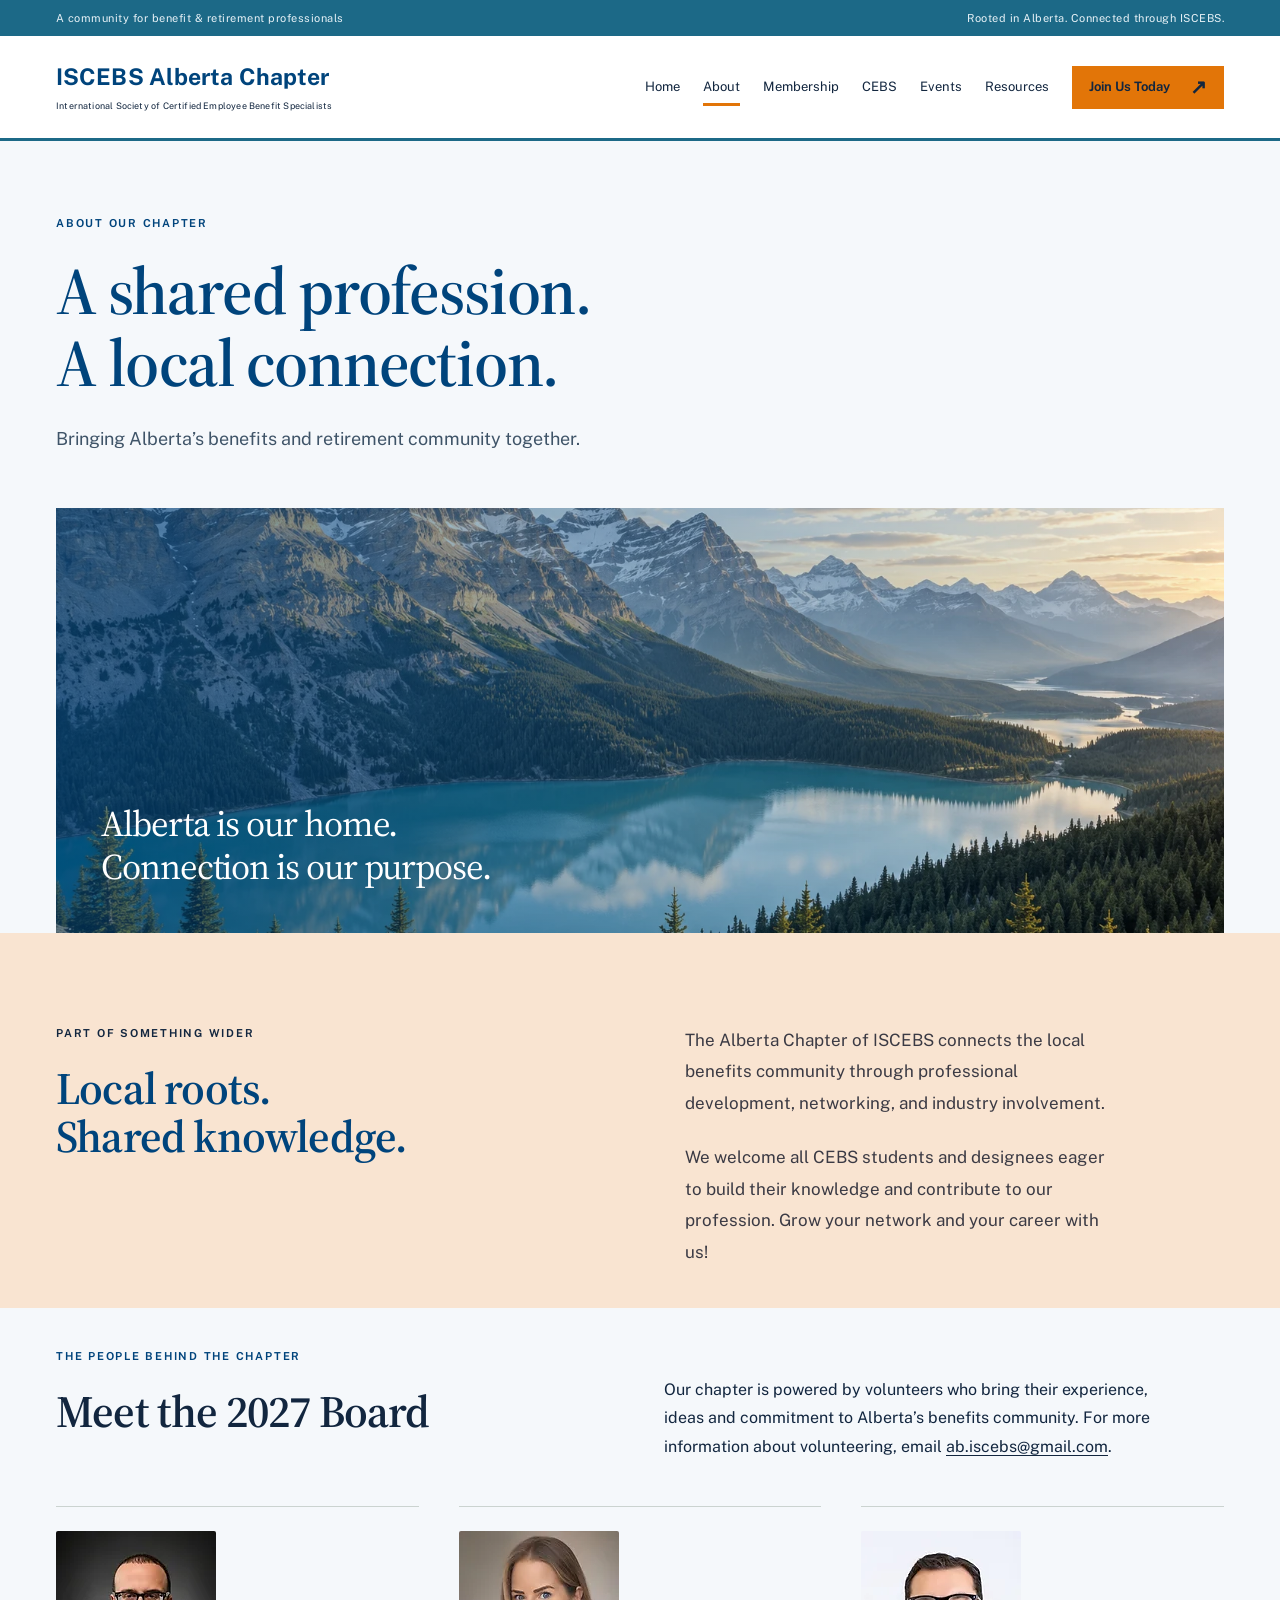
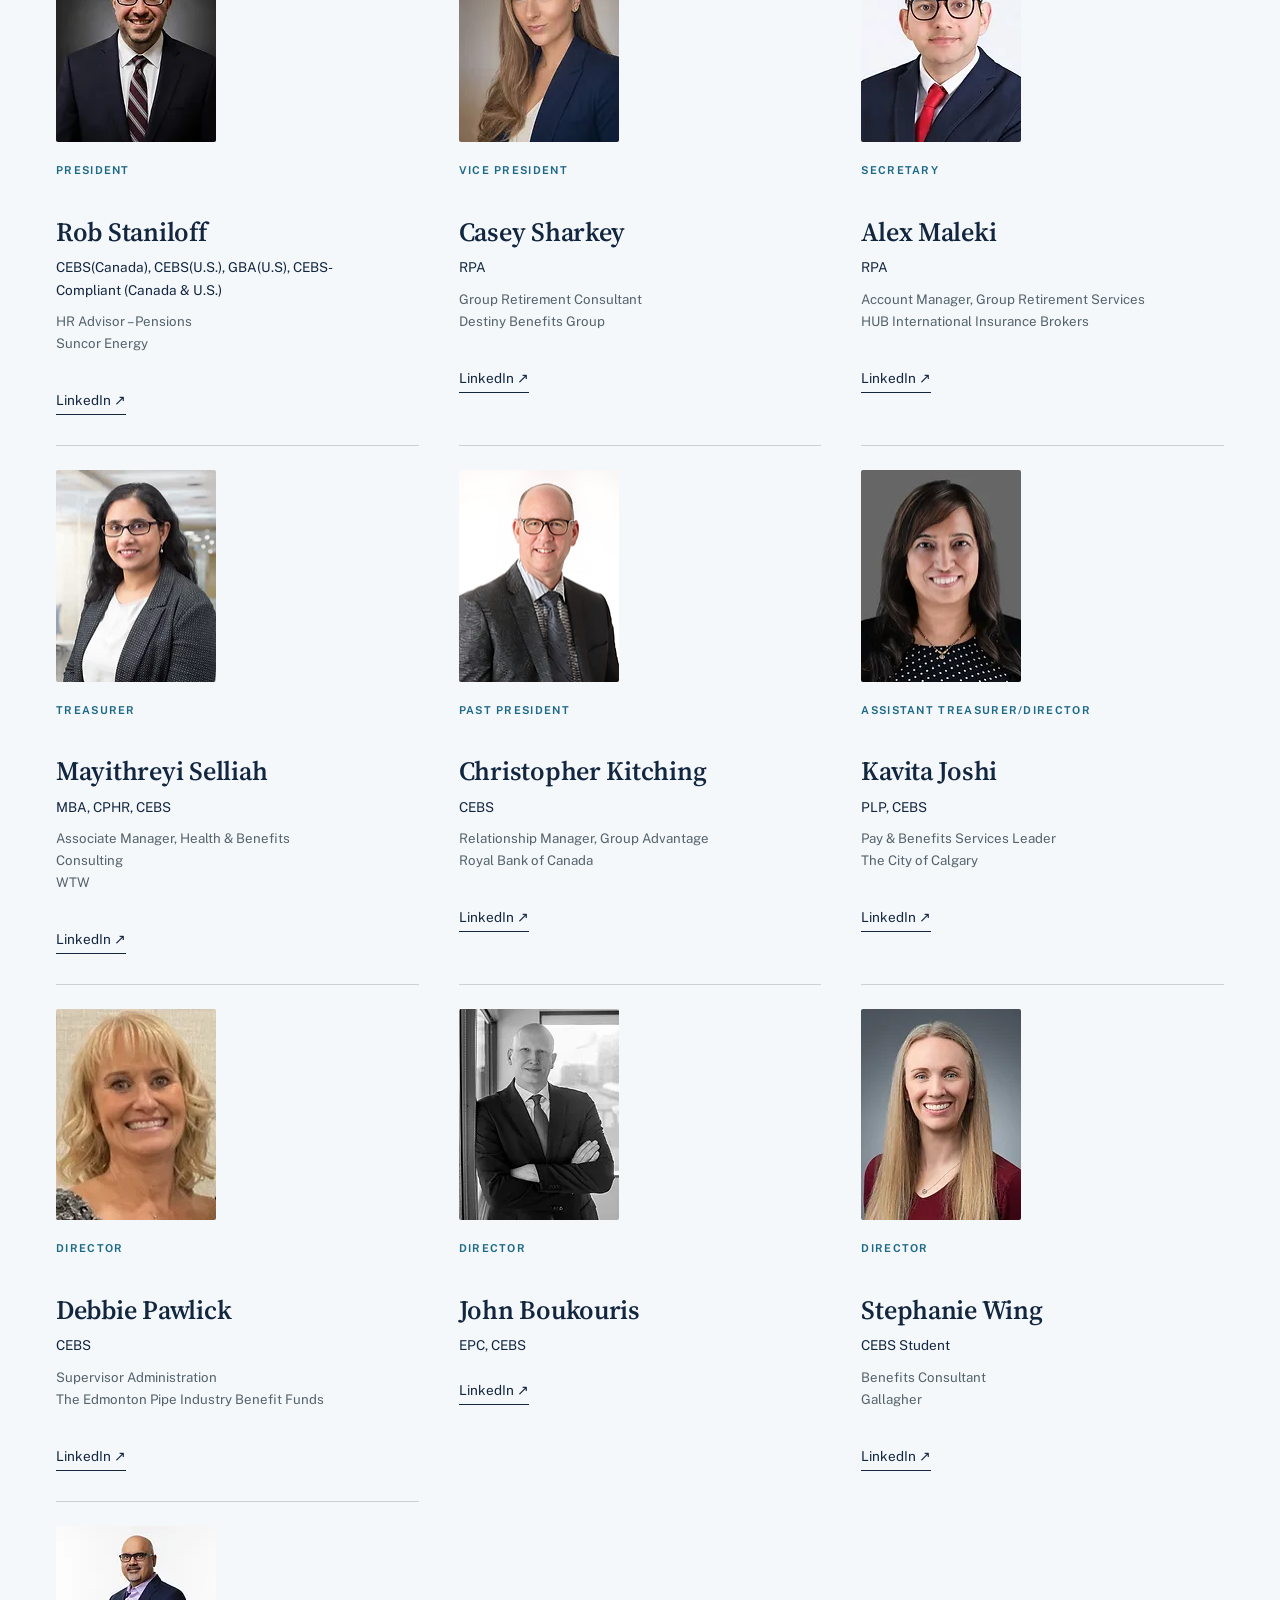
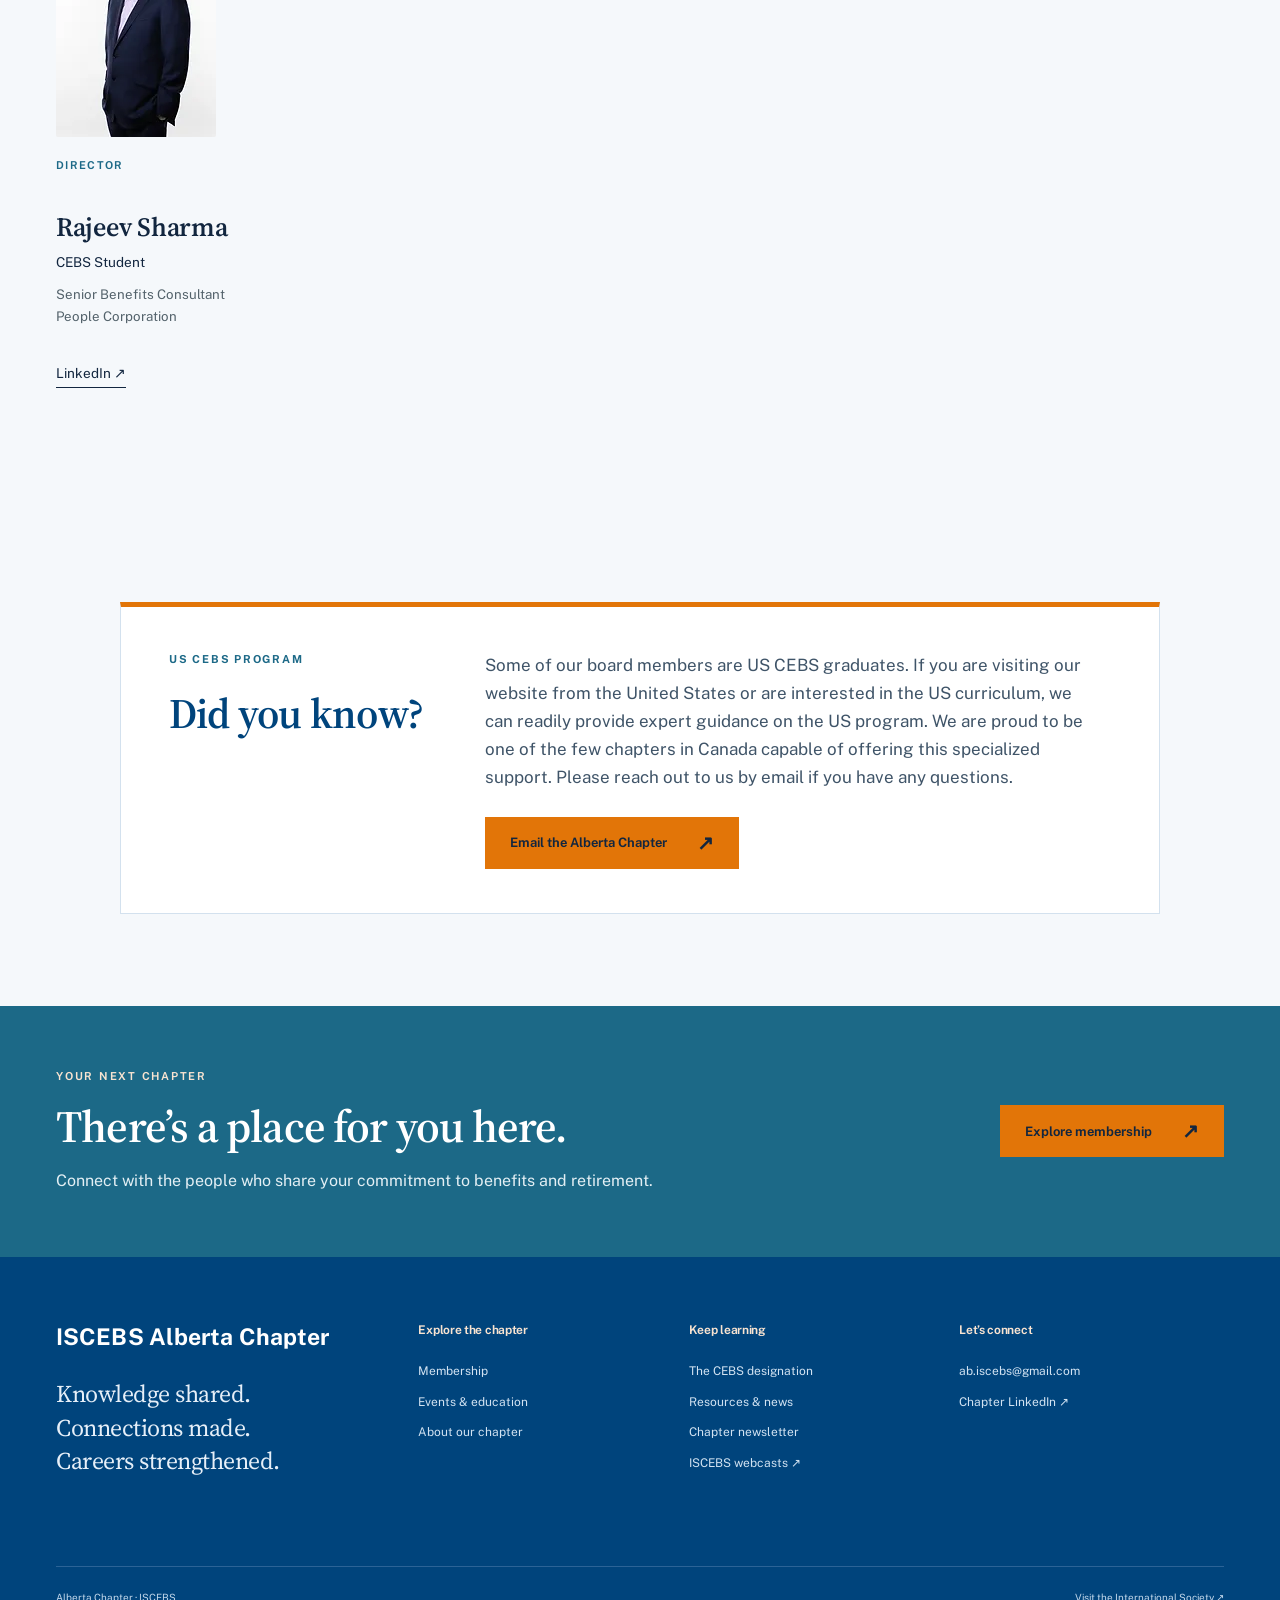
==== commit c9b79c09: "Prevent the About page heading font from swapping on load" ====
--- a/about.html
+++ b/about.html
@@ -1 +1 @@
-<!doctype html><html lang="en-CA"><head><meta charset="UTF-8"><meta name="viewport" content="width=device-width,initial-scale=1"><meta name="description" content="Meet the Alberta Chapter of ISCEBS: a community for professional learning, collaboration and lasting connections."><meta property="og:type" content="website"><meta property="og:site_name" content="Alberta Chapter of ISCEBS"><meta property="og:title" content="About the Chapter | Alberta Chapter of ISCEBS"><meta property="og:description" content="Meet the Alberta Chapter of ISCEBS: a community for professional learning, collaboration and lasting connections."><meta property="og:url" content="https://abiscebs.com/about.html"><meta property="og:image" content="https://abiscebs.com/assets/share.jpg"><meta property="og:image:width" content="1200"><meta property="og:image:height" content="630"><meta property="og:image:alt" content="ISCEBS Alberta Chapter – Knowledge shared. Connections made."><meta property="og:locale" content="en_CA"><meta name="twitter:card" content="summary_large_image"><meta name="theme-color" content="#142f40"><title>About the Chapter | Alberta Chapter of ISCEBS</title><link rel="icon" href="assets/favicon.svg" type="image/svg+xml"><link rel="stylesheet" href="assets/style.css"><link rel="preconnect" href="https://www.wixapis.com" crossorigin><link rel="preconnect" href="https://static.wixstatic.com"><link rel="preconnect" href="https://fonts.googleapis.com"><link rel="preconnect" href="https://fonts.gstatic.com" crossorigin><link rel="stylesheet" href="https://fonts.googleapis.com/css2?family=Public+Sans:wght@400;500;600;700&family=Source+Serif+4:opsz,wght@8..60,500;8..60,600;8..60,700&display=swap"><link rel="stylesheet" href="assets/vibrant.css"><script src="assets/site.js" defer></script><script src="assets/wix-config.js" defer></script><script src="assets/wix-client.js" defer></script><script src="assets/wix-board-render.js" defer></script><script src="assets/wix-board.js" defer></script></head><body class="vibrant"><a class="skip-link" href="#main">Skip to content</a><div class="topline"><div class="wrap">A community for benefit & retirement professionals<span>Rooted in Alberta. Connected through ISCEBS.</span></div></div><header><div class="wrap header-inner"><a class="wordmark" href="index.html" aria-label="Alberta Chapter of ISCEBS home"><strong>ISCEBS Alberta Chapter</strong><small>International Society of Certified Employee Benefit Specialists</small></a><button class="menu-toggle" aria-controls="site-nav" aria-expanded="false">Menu <span aria-hidden="true">☰</span></button><nav id="site-nav" aria-label="Main navigation"><a href="index.html">Home</a><a href="about.html" aria-current="page">About</a><a href="membership.html">Membership</a><a href="cebs.html">CEBS</a><a href="events.html">Events</a><a href="resources.html">Resources</a><a class="button nav-join" data-site-link="membership" href="https://www.iscebs.org/membership/join-renew" target="_blank" rel="noopener noreferrer">Join Us Today<span aria-hidden="true">↗</span></a></nav></div></header><main id="main"><section class="page-intro wrap"><div class="eyebrow">ABOUT OUR CHAPTER</div><h1>A shared profession.<br>A local connection.</h1><p class="intro-text">Bringing Alberta’s benefits and retirement community together.</p></section><section class="wrap about-image"><img src="assets/alberta.webp" alt="Morning light across a mountain lake in Alberta"><div class="image-label">Alberta is our home.<br>Connection is our purpose.</div></section><section class="soft-section chapter-context"><div class="wrap section split"><div><div class="eyebrow">PART OF SOMETHING WIDER</div><h2>Local roots.<br>Shared knowledge.</h2></div><div class="prose"><p>The Alberta Chapter of ISCEBS connects the local benefits community through professional development, networking, and industry involvement.</p><p>We welcome all CEBS students and designees eager to build their knowledge and contribute to our profession. Grow your network and your career with us!</p></div></div></section><section class="wrap section" id="board" aria-labelledby="board-heading"><div class="board-intro"><div><div class="eyebrow">THE PEOPLE BEHIND THE CHAPTER</div><h2 id="board-heading">Meet the 2027 Board</h2></div><p>Our chapter is powered by volunteers who bring their experience, ideas and commitment to Alberta’s benefits community. For more information about volunteering, email <a data-site-email="address" href="mailto:ab.iscebs@gmail.com" style="text-decoration:underline;text-underline-offset:3px">ab.iscebs@gmail.com</a>.</p></div><div class="board-grid" data-wix-board data-sig="[[&quot;Rob Staniloff&quot;,&quot;President&quot;,&quot;CEBS(Canada), CEBS(U.S.), GBA(U.S), CEBS-Compliant (Canada &amp; U.S.)&quot;,[&quot;HR Advisor – Pensions&quot;,&quot;Suncor Energy&quot;],&quot;https://www.linkedin.com/in/rob-staniloff-cebs-canada-cebs-u-s-gba-u-s-cebs-compliant-canada-and-u-s-%F0%9F%87%A8%F0%9F%87%A6-%F0%9F%87%BA%F0%9F%87%B8-157169285/&quot;,&quot;84a238_a9348261e05d4da69602eb477f294fc3~mv2.png&quot;],[&quot;Casey Sharkey&quot;,&quot;Vice President&quot;,&quot;RPA&quot;,[&quot;Group Retirement Consultant&quot;,&quot;Destiny Benefits Group&quot;],&quot;https://www.linkedin.com/in/caseysharkeyandco/&quot;,&quot;84a238_0957054c3d2c4576b18ec2c161c9cdc5~mv2.jpg&quot;],[&quot;Alex Maleki&quot;,&quot;Secretary&quot;,&quot;RPA&quot;,[&quot;Account Manager, Group Retirement Services&quot;,&quot;HUB International Insurance Brokers&quot;],&quot;https://www.linkedin.com/in/amalekii/&quot;,&quot;84a238_a7ec0f815d4545d58c07c4516380d57a~mv2.jpg&quot;],[&quot;Mayithreyi Selliah&quot;,&quot;Treasurer&quot;,&quot;MBA, CPHR, CEBS&quot;,[&quot;Associate Manager, Health &amp; Benefits Consulting&quot;,&quot;WTW&quot;],&quot;https://www.linkedin.com/in/mayithreyi/&quot;,&quot;84a238_ee095d0587944ea3907070b97a7fbdaa~mv2.jpg&quot;],[&quot;Christopher Kitching&quot;,&quot;Past President&quot;,&quot;CEBS&quot;,[&quot;Relationship Manager, Group Advantage&quot;,&quot;Royal Bank of Canada&quot;],&quot;https://www.linkedin.com/in/chriskitching/&quot;,&quot;84a238_5683d32ed312434489340059499df12e~mv2.png&quot;],[&quot;Kavita Joshi&quot;,&quot;Assistant Treasurer/Director&quot;,&quot;PLP, CEBS&quot;,[&quot;Pay &amp; Benefits Services Leader&quot;,&quot;The City of Calgary&quot;],&quot;https://www.linkedin.com/in/kavita-joshi-plp-cebs-ab603215/&quot;,&quot;84a238_cfb8e0cf96c849339412addff628ca47~mv2.jpeg&quot;],[&quot;Debbie Pawlick&quot;,&quot;Director&quot;,&quot;CEBS&quot;,[&quot;Supervisor Administration&quot;,&quot;The Edmonton Pipe Industry Benefit Funds&quot;],&quot;https://www.linkedin.com/in/debbie-pawlick-370826a8/&quot;,&quot;84a238_e9a914c26c8e4248904f07941ce4fb6c~mv2.jpg&quot;],[&quot;John Boukouris&quot;,&quot;Director&quot;,&quot;EPC, CEBS&quot;,[],&quot;https://www.linkedin.com/in/john-boukouris-epc-cebs-69357921/&quot;,&quot;84a238_6fb41ba4d1ff4c3b9890b7a5f42e8471~mv2.jpg&quot;],[&quot;Stephanie Wing&quot;,&quot;Director&quot;,&quot;CEBS Student&quot;,[&quot;Benefits Consultant&quot;,&quot;Gallagher&quot;],&quot;https://www.linkedin.com/in/wingstephanie/&quot;,&quot;84a238_85fd1f2f7c9a4265aa0ac5c07bda6bcc~mv2.jpg&quot;],[&quot;Rajeev Sharma&quot;,&quot;Director&quot;,&quot;CEBS Student&quot;,[&quot;Senior Benefits Consultant&quot;,&quot;People Corporation&quot;],&quot;https://www.linkedin.com/in/rajeev-sharma-60226117/&quot;,&quot;84a238_15d238d1a53e4b77b01e40e713583b90~mv2.jpg&quot;]]"><article class="board-member"><img class="board-portrait" src="assets/board/01a4395ecc42-320.webp" srcset="assets/board/01a4395ecc42-160.webp 1x, assets/board/01a4395ecc42-320.webp 2x" data-photo-key="84a238_a9348261e05d4da69602eb477f294fc3~mv2.png" data-local="1" alt="Rob Staniloff" width="372" height="491" loading="lazy" decoding="async" onerror="if(this.dataset.original&&this.src!==this.dataset.original){this.removeAttribute('srcset');this.src=this.dataset.original;this.dataset.original=''}else{this.remove()}"><div class="eyebrow">President</div><h3>Rob Staniloff</h3><p class="board-credentials">CEBS(Canada), CEBS(U.S.), GBA(U.S), CEBS-Compliant (Canada &amp; U.S.)</p><p class="board-work">HR Advisor – Pensions<br>Suncor Energy</p><a class="board-link" href="https://www.linkedin.com/in/rob-staniloff-cebs-canada-cebs-u-s-gba-u-s-cebs-compliant-canada-and-u-s-%F0%9F%87%A8%F0%9F%87%A6-%F0%9F%87%BA%F0%9F%87%B8-157169285/" target="_blank" rel="noopener noreferrer" aria-label="Rob Staniloff on LinkedIn">LinkedIn <span aria-hidden="true">↗</span></a></article><article class="board-member"><img class="board-portrait" src="assets/board/d521bad43f9a-320.webp" srcset="assets/board/d521bad43f9a-160.webp 1x, assets/board/d521bad43f9a-320.webp 2x" data-photo-key="84a238_0957054c3d2c4576b18ec2c161c9cdc5~mv2.jpg" data-local="1" alt="Casey Sharkey" width="372" height="491" loading="lazy" decoding="async" onerror="if(this.dataset.original&&this.src!==this.dataset.original){this.removeAttribute('srcset');this.src=this.dataset.original;this.dataset.original=''}else{this.remove()}"><div class="eyebrow">Vice President</div><h3>Casey Sharkey</h3><p class="board-credentials">RPA</p><p class="board-work">Group Retirement Consultant<br>Destiny Benefits Group</p><a class="board-link" href="https://www.linkedin.com/in/caseysharkeyandco/" target="_blank" rel="noopener noreferrer" aria-label="Casey Sharkey on LinkedIn">LinkedIn <span aria-hidden="true">↗</span></a></article><article class="board-member"><img class="board-portrait" src="assets/board/459de51b90bf-320.webp" srcset="assets/board/459de51b90bf-160.webp 1x, assets/board/459de51b90bf-320.webp 2x" data-photo-key="84a238_a7ec0f815d4545d58c07c4516380d57a~mv2.jpg" data-local="1" alt="Alex Maleki" width="372" height="491" loading="lazy" decoding="async" onerror="if(this.dataset.original&&this.src!==this.dataset.original){this.removeAttribute('srcset');this.src=this.dataset.original;this.dataset.original=''}else{this.remove()}"><div class="eyebrow">Secretary</div><h3>Alex Maleki</h3><p class="board-credentials">RPA</p><p class="board-work">Account Manager, Group Retirement Services<br>HUB International Insurance Brokers</p><a class="board-link" href="https://www.linkedin.com/in/amalekii/" target="_blank" rel="noopener noreferrer" aria-label="Alex Maleki on LinkedIn">LinkedIn <span aria-hidden="true">↗</span></a></article><article class="board-member"><img class="board-portrait" src="assets/board/87eebf648068-320.webp" srcset="assets/board/87eebf648068-160.webp 1x, assets/board/87eebf648068-320.webp 2x" data-photo-key="84a238_ee095d0587944ea3907070b97a7fbdaa~mv2.jpg" data-local="1" alt="Mayithreyi Selliah" width="372" height="491" loading="lazy" decoding="async" onerror="if(this.dataset.original&&this.src!==this.dataset.original){this.removeAttribute('srcset');this.src=this.dataset.original;this.dataset.original=''}else{this.remove()}"><div class="eyebrow">Treasurer</div><h3>Mayithreyi Selliah</h3><p class="board-credentials">MBA, CPHR, CEBS</p><p class="board-work">Associate Manager, Health &amp; Benefits Consulting<br>WTW</p><a class="board-link" href="https://www.linkedin.com/in/mayithreyi/" target="_blank" rel="noopener noreferrer" aria-label="Mayithreyi Selliah on LinkedIn">LinkedIn <span aria-hidden="true">↗</span></a></article><article class="board-member"><img class="board-portrait" src="assets/board/29445f281d50-320.webp" srcset="assets/board/29445f281d50-160.webp 1x, assets/board/29445f281d50-320.webp 2x" data-photo-key="84a238_5683d32ed312434489340059499df12e~mv2.png" data-local="1" alt="Christopher Kitching" width="372" height="491" loading="lazy" decoding="async" onerror="if(this.dataset.original&&this.src!==this.dataset.original){this.removeAttribute('srcset');this.src=this.dataset.original;this.dataset.original=''}else{this.remove()}"><div class="eyebrow">Past President</div><h3>Christopher Kitching</h3><p class="board-credentials">CEBS</p><p class="board-work">Relationship Manager, Group Advantage<br>Royal Bank of Canada</p><a class="board-link" href="https://www.linkedin.com/in/chriskitching/" target="_blank" rel="noopener noreferrer" aria-label="Christopher Kitching on LinkedIn">LinkedIn <span aria-hidden="true">↗</span></a></article><article class="board-member"><img class="board-portrait" src="assets/board/d89c8d7d8212-320.webp" srcset="assets/board/d89c8d7d8212-160.webp 1x, assets/board/d89c8d7d8212-320.webp 2x" data-photo-key="84a238_cfb8e0cf96c849339412addff628ca47~mv2.jpeg" data-local="1" alt="Kavita Joshi" width="372" height="491" loading="lazy" decoding="async" onerror="if(this.dataset.original&&this.src!==this.dataset.original){this.removeAttribute('srcset');this.src=this.dataset.original;this.dataset.original=''}else{this.remove()}"><div class="eyebrow">Assistant Treasurer/Director</div><h3>Kavita Joshi</h3><p class="board-credentials">PLP, CEBS</p><p class="board-work">Pay &amp; Benefits Services Leader<br>The City of Calgary</p><a class="board-link" href="https://www.linkedin.com/in/kavita-joshi-plp-cebs-ab603215/" target="_blank" rel="noopener noreferrer" aria-label="Kavita Joshi on LinkedIn">LinkedIn <span aria-hidden="true">↗</span></a></article><article class="board-member"><img class="board-portrait" src="assets/board/0aabb76f9d67-320.webp" srcset="assets/board/0aabb76f9d67-160.webp 1x, assets/board/0aabb76f9d67-320.webp 2x" data-photo-key="84a238_e9a914c26c8e4248904f07941ce4fb6c~mv2.jpg" data-local="1" alt="Debbie Pawlick" width="372" height="491" loading="lazy" decoding="async" onerror="if(this.dataset.original&&this.src!==this.dataset.original){this.removeAttribute('srcset');this.src=this.dataset.original;this.dataset.original=''}else{this.remove()}"><div class="eyebrow">Director</div><h3>Debbie Pawlick</h3><p class="board-credentials">CEBS</p><p class="board-work">Supervisor Administration<br>The Edmonton Pipe Industry Benefit Funds</p><a class="board-link" href="https://www.linkedin.com/in/debbie-pawlick-370826a8/" target="_blank" rel="noopener noreferrer" aria-label="Debbie Pawlick on LinkedIn">LinkedIn <span aria-hidden="true">↗</span></a></article><article class="board-member"><img class="board-portrait" src="assets/board/24b3eab3db43-320.webp" srcset="assets/board/24b3eab3db43-160.webp 1x, assets/board/24b3eab3db43-320.webp 2x" data-photo-key="84a238_6fb41ba4d1ff4c3b9890b7a5f42e8471~mv2.jpg" data-local="1" alt="John Boukouris" width="372" height="491" loading="lazy" decoding="async" onerror="if(this.dataset.original&&this.src!==this.dataset.original){this.removeAttribute('srcset');this.src=this.dataset.original;this.dataset.original=''}else{this.remove()}"><div class="eyebrow">Director</div><h3>John Boukouris</h3><p class="board-credentials">EPC, CEBS</p><a class="board-link" href="https://www.linkedin.com/in/john-boukouris-epc-cebs-69357921/" target="_blank" rel="noopener noreferrer" aria-label="John Boukouris on LinkedIn">LinkedIn <span aria-hidden="true">↗</span></a></article><article class="board-member"><img class="board-portrait" src="assets/board/74bed9789c0c-320.webp" srcset="assets/board/74bed9789c0c-160.webp 1x, assets/board/74bed9789c0c-320.webp 2x" data-photo-key="84a238_85fd1f2f7c9a4265aa0ac5c07bda6bcc~mv2.jpg" data-local="1" alt="Stephanie Wing" width="372" height="491" loading="lazy" decoding="async" onerror="if(this.dataset.original&&this.src!==this.dataset.original){this.removeAttribute('srcset');this.src=this.dataset.original;this.dataset.original=''}else{this.remove()}"><div class="eyebrow">Director</div><h3>Stephanie Wing</h3><p class="board-credentials">CEBS Student</p><p class="board-work">Benefits Consultant<br>Gallagher</p><a class="board-link" href="https://www.linkedin.com/in/wingstephanie/" target="_blank" rel="noopener noreferrer" aria-label="Stephanie Wing on LinkedIn">LinkedIn <span aria-hidden="true">↗</span></a></article><article class="board-member"><img class="board-portrait" src="assets/board/08b3572f3bc5-320.webp" srcset="assets/board/08b3572f3bc5-160.webp 1x, assets/board/08b3572f3bc5-320.webp 2x" data-photo-key="84a238_15d238d1a53e4b77b01e40e713583b90~mv2.jpg" data-local="1" alt="Rajeev Sharma" width="372" height="491" loading="lazy" decoding="async" onerror="if(this.dataset.original&&this.src!==this.dataset.original){this.removeAttribute('srcset');this.src=this.dataset.original;this.dataset.original=''}else{this.remove()}"><div class="eyebrow">Director</div><h3>Rajeev Sharma</h3><p class="board-credentials">CEBS Student</p><p class="board-work">Senior Benefits Consultant<br>People Corporation</p><a class="board-link" href="https://www.linkedin.com/in/rajeev-sharma-60226117/" target="_blank" rel="noopener noreferrer" aria-label="Rajeev Sharma on LinkedIn">LinkedIn <span aria-hidden="true">↗</span></a></article><!--board:end--></div></section><section class="wrap section"><div class="did-you-know"><div class="dyk-head"><div class="eyebrow">US CEBS PROGRAM</div><h2>Did you know?</h2></div><div class="dyk-body"><p>Some of our board members are US CEBS graduates. If you are visiting our website from the United States or are interested in the US curriculum, we can readily provide expert guidance on the US program. We are proud to be one of the few chapters in Canada capable of offering this specialized support. Please reach out to us by email if you have any questions.</p><a class="button" data-site-email="link" href="mailto:ab.iscebs@gmail.com">Email the Alberta Chapter<span aria-hidden="true">↗</span></a></div></div></section><section class="join-band"><div class="wrap join-inner"><div><div class="eyebrow">YOUR NEXT CHAPTER</div><h2>There’s a place for you here.</h2><p>Connect with the people who share your commitment to benefits and retirement.</p></div><a class="button light" href="membership.html">Explore membership<span aria-hidden="true">↗</span></a></div></section></main><footer><div class="wrap footer-main"><div class="footer-brand"><a class="wordmark" href="index.html"><strong>ISCEBS Alberta Chapter</strong></a><p>Knowledge shared.<br>Connections made.<br>Careers strengthened.</p></div><div><h3>Explore the chapter</h3><a href="membership.html">Membership</a><a href="events.html">Events & education</a><a href="about.html">About our chapter</a></div><div><h3>Keep learning</h3><a href="cebs.html">The CEBS designation</a><a href="resources.html">Resources & news</a><a href="newsletter.html">Chapter newsletter</a><a data-site-link="iscebsWebcasts" href="https://www.iscebs.org/home/education---resources/webcasts" target="_blank" rel="noopener noreferrer">ISCEBS webcasts ↗</a></div><div><h3>Let’s connect</h3><a data-site-email="address" href="mailto:ab.iscebs@gmail.com">ab.iscebs@gmail.com</a><a data-site-link="chapterLinkedIn" href="https://www.linkedin.com/company/94094639/" target="_blank" rel="noopener noreferrer">Chapter LinkedIn ↗</a></div></div><div class="wrap footer-bottom"><span>Alberta Chapter · ISCEBS</span><a data-site-link="iscebsWebsite" href="https://www.iscebs.org/" target="_blank" rel="noopener noreferrer">Visit the International Society ↗</a></div></footer></body></html>+<!doctype html><html lang="en-CA"><head><meta charset="UTF-8"><meta name="viewport" content="width=device-width,initial-scale=1"><meta name="description" content="Meet the Alberta Chapter of ISCEBS: a community for professional learning, collaboration and lasting connections."><meta property="og:type" content="website"><meta property="og:site_name" content="Alberta Chapter of ISCEBS"><meta property="og:title" content="About the Chapter | Alberta Chapter of ISCEBS"><meta property="og:description" content="Meet the Alberta Chapter of ISCEBS: a community for professional learning, collaboration and lasting connections."><meta property="og:url" content="https://abiscebs.com/about.html"><meta property="og:image" content="https://abiscebs.com/assets/share.jpg"><meta property="og:image:width" content="1200"><meta property="og:image:height" content="630"><meta property="og:image:alt" content="ISCEBS Alberta Chapter – Knowledge shared. Connections made."><meta property="og:locale" content="en_CA"><meta name="twitter:card" content="summary_large_image"><meta name="theme-color" content="#142f40"><title>About the Chapter | Alberta Chapter of ISCEBS</title><link rel="icon" href="assets/favicon.svg" type="image/svg+xml"><link rel="preload" href="assets/fonts/source-serif-4-600-latin.woff2" as="font" type="font/woff2" crossorigin><style>@font-face{font-family:'Source Serif 4';src:url('assets/fonts/source-serif-4-600-latin.woff2') format('woff2');font-style:normal;font-weight:600;font-display:optional}</style><link rel="stylesheet" href="assets/style.css"><link rel="preconnect" href="https://www.wixapis.com" crossorigin><link rel="preconnect" href="https://static.wixstatic.com"><link rel="preconnect" href="https://fonts.googleapis.com"><link rel="preconnect" href="https://fonts.gstatic.com" crossorigin><link rel="stylesheet" href="https://fonts.googleapis.com/css2?family=Public+Sans:wght@400;500;600;700&family=Source+Serif+4:opsz,wght@8..60,500;8..60,700&display=swap"><link rel="stylesheet" href="assets/vibrant.css"><script src="assets/site.js" defer></script><script src="assets/wix-config.js" defer></script><script src="assets/wix-client.js" defer></script><script src="assets/wix-board-render.js" defer></script><script src="assets/wix-board.js" defer></script></head><body class="vibrant"><a class="skip-link" href="#main">Skip to content</a><div class="topline"><div class="wrap">A community for benefit & retirement professionals<span>Rooted in Alberta. Connected through ISCEBS.</span></div></div><header><div class="wrap header-inner"><a class="wordmark" href="index.html" aria-label="Alberta Chapter of ISCEBS home"><strong>ISCEBS Alberta Chapter</strong><small>International Society of Certified Employee Benefit Specialists</small></a><button class="menu-toggle" aria-controls="site-nav" aria-expanded="false">Menu <span aria-hidden="true">☰</span></button><nav id="site-nav" aria-label="Main navigation"><a href="index.html">Home</a><a href="about.html" aria-current="page">About</a><a href="membership.html">Membership</a><a href="cebs.html">CEBS</a><a href="events.html">Events</a><a href="resources.html">Resources</a><a class="button nav-join" data-site-link="membership" href="https://www.iscebs.org/membership/join-renew" target="_blank" rel="noopener noreferrer">Join Us Today<span aria-hidden="true">↗</span></a></nav></div></header><main id="main"><section class="page-intro wrap"><div class="eyebrow">ABOUT OUR CHAPTER</div><h1>A shared profession.<br>A local connection.</h1><p class="intro-text">Bringing Alberta’s benefits and retirement community together.</p></section><section class="wrap about-image"><img src="assets/alberta.webp" alt="Morning light across a mountain lake in Alberta"><div class="image-label">Alberta is our home.<br>Connection is our purpose.</div></section><section class="soft-section chapter-context"><div class="wrap section split"><div><div class="eyebrow">PART OF SOMETHING WIDER</div><h2>Local roots.<br>Shared knowledge.</h2></div><div class="prose"><p>The Alberta Chapter of ISCEBS connects the local benefits community through professional development, networking, and industry involvement.</p><p>We welcome all CEBS students and designees eager to build their knowledge and contribute to our profession. Grow your network and your career with us!</p></div></div></section><section class="wrap section" id="board" aria-labelledby="board-heading"><div class="board-intro"><div><div class="eyebrow">THE PEOPLE BEHIND THE CHAPTER</div><h2 id="board-heading">Meet the 2027 Board</h2></div><p>Our chapter is powered by volunteers who bring their experience, ideas and commitment to Alberta’s benefits community. For more information about volunteering, email <a data-site-email="address" href="mailto:ab.iscebs@gmail.com" style="text-decoration:underline;text-underline-offset:3px">ab.iscebs@gmail.com</a>.</p></div><div class="board-grid" data-wix-board data-sig="[[&quot;Rob Staniloff&quot;,&quot;President&quot;,&quot;CEBS(Canada), CEBS(U.S.), GBA(U.S), CEBS-Compliant (Canada &amp; U.S.)&quot;,[&quot;HR Advisor – Pensions&quot;,&quot;Suncor Energy&quot;],&quot;https://www.linkedin.com/in/rob-staniloff-cebs-canada-cebs-u-s-gba-u-s-cebs-compliant-canada-and-u-s-%F0%9F%87%A8%F0%9F%87%A6-%F0%9F%87%BA%F0%9F%87%B8-157169285/&quot;,&quot;84a238_a9348261e05d4da69602eb477f294fc3~mv2.png&quot;],[&quot;Casey Sharkey&quot;,&quot;Vice President&quot;,&quot;RPA&quot;,[&quot;Group Retirement Consultant&quot;,&quot;Destiny Benefits Group&quot;],&quot;https://www.linkedin.com/in/caseysharkeyandco/&quot;,&quot;84a238_0957054c3d2c4576b18ec2c161c9cdc5~mv2.jpg&quot;],[&quot;Alex Maleki&quot;,&quot;Secretary&quot;,&quot;RPA&quot;,[&quot;Account Manager, Group Retirement Services&quot;,&quot;HUB International Insurance Brokers&quot;],&quot;https://www.linkedin.com/in/amalekii/&quot;,&quot;84a238_a7ec0f815d4545d58c07c4516380d57a~mv2.jpg&quot;],[&quot;Mayithreyi Selliah&quot;,&quot;Treasurer&quot;,&quot;MBA, CPHR, CEBS&quot;,[&quot;Associate Manager, Health &amp; Benefits Consulting&quot;,&quot;WTW&quot;],&quot;https://www.linkedin.com/in/mayithreyi/&quot;,&quot;84a238_ee095d0587944ea3907070b97a7fbdaa~mv2.jpg&quot;],[&quot;Christopher Kitching&quot;,&quot;Past President&quot;,&quot;CEBS&quot;,[&quot;Relationship Manager, Group Advantage&quot;,&quot;Royal Bank of Canada&quot;],&quot;https://www.linkedin.com/in/chriskitching/&quot;,&quot;84a238_5683d32ed312434489340059499df12e~mv2.png&quot;],[&quot;Kavita Joshi&quot;,&quot;Assistant Treasurer/Director&quot;,&quot;PLP, CEBS&quot;,[&quot;Pay &amp; Benefits Services Leader&quot;,&quot;The City of Calgary&quot;],&quot;https://www.linkedin.com/in/kavita-joshi-plp-cebs-ab603215/&quot;,&quot;84a238_cfb8e0cf96c849339412addff628ca47~mv2.jpeg&quot;],[&quot;Debbie Pawlick&quot;,&quot;Director&quot;,&quot;CEBS&quot;,[&quot;Supervisor Administration&quot;,&quot;The Edmonton Pipe Industry Benefit Funds&quot;],&quot;https://www.linkedin.com/in/debbie-pawlick-370826a8/&quot;,&quot;84a238_e9a914c26c8e4248904f07941ce4fb6c~mv2.jpg&quot;],[&quot;John Boukouris&quot;,&quot;Director&quot;,&quot;EPC, CEBS&quot;,[],&quot;https://www.linkedin.com/in/john-boukouris-epc-cebs-69357921/&quot;,&quot;84a238_6fb41ba4d1ff4c3b9890b7a5f42e8471~mv2.jpg&quot;],[&quot;Stephanie Wing&quot;,&quot;Director&quot;,&quot;CEBS Student&quot;,[&quot;Benefits Consultant&quot;,&quot;Gallagher&quot;],&quot;https://www.linkedin.com/in/wingstephanie/&quot;,&quot;84a238_85fd1f2f7c9a4265aa0ac5c07bda6bcc~mv2.jpg&quot;],[&quot;Rajeev Sharma&quot;,&quot;Director&quot;,&quot;CEBS Student&quot;,[&quot;Senior Benefits Consultant&quot;,&quot;People Corporation&quot;],&quot;https://www.linkedin.com/in/rajeev-sharma-60226117/&quot;,&quot;84a238_15d238d1a53e4b77b01e40e713583b90~mv2.jpg&quot;]]"><article class="board-member"><img class="board-portrait" src="assets/board/01a4395ecc42-320.webp" srcset="assets/board/01a4395ecc42-160.webp 1x, assets/board/01a4395ecc42-320.webp 2x" data-photo-key="84a238_a9348261e05d4da69602eb477f294fc3~mv2.png" data-local="1" alt="Rob Staniloff" width="372" height="491" loading="lazy" decoding="async" onerror="if(this.dataset.original&&this.src!==this.dataset.original){this.removeAttribute('srcset');this.src=this.dataset.original;this.dataset.original=''}else{this.remove()}"><div class="eyebrow">President</div><h3>Rob Staniloff</h3><p class="board-credentials">CEBS(Canada), CEBS(U.S.), GBA(U.S), CEBS-Compliant (Canada &amp; U.S.)</p><p class="board-work">HR Advisor – Pensions<br>Suncor Energy</p><a class="board-link" href="https://www.linkedin.com/in/rob-staniloff-cebs-canada-cebs-u-s-gba-u-s-cebs-compliant-canada-and-u-s-%F0%9F%87%A8%F0%9F%87%A6-%F0%9F%87%BA%F0%9F%87%B8-157169285/" target="_blank" rel="noopener noreferrer" aria-label="Rob Staniloff on LinkedIn">LinkedIn <span aria-hidden="true">↗</span></a></article><article class="board-member"><img class="board-portrait" src="assets/board/d521bad43f9a-320.webp" srcset="assets/board/d521bad43f9a-160.webp 1x, assets/board/d521bad43f9a-320.webp 2x" data-photo-key="84a238_0957054c3d2c4576b18ec2c161c9cdc5~mv2.jpg" data-local="1" alt="Casey Sharkey" width="372" height="491" loading="lazy" decoding="async" onerror="if(this.dataset.original&&this.src!==this.dataset.original){this.removeAttribute('srcset');this.src=this.dataset.original;this.dataset.original=''}else{this.remove()}"><div class="eyebrow">Vice President</div><h3>Casey Sharkey</h3><p class="board-credentials">RPA</p><p class="board-work">Group Retirement Consultant<br>Destiny Benefits Group</p><a class="board-link" href="https://www.linkedin.com/in/caseysharkeyandco/" target="_blank" rel="noopener noreferrer" aria-label="Casey Sharkey on LinkedIn">LinkedIn <span aria-hidden="true">↗</span></a></article><article class="board-member"><img class="board-portrait" src="assets/board/459de51b90bf-320.webp" srcset="assets/board/459de51b90bf-160.webp 1x, assets/board/459de51b90bf-320.webp 2x" data-photo-key="84a238_a7ec0f815d4545d58c07c4516380d57a~mv2.jpg" data-local="1" alt="Alex Maleki" width="372" height="491" loading="lazy" decoding="async" onerror="if(this.dataset.original&&this.src!==this.dataset.original){this.removeAttribute('srcset');this.src=this.dataset.original;this.dataset.original=''}else{this.remove()}"><div class="eyebrow">Secretary</div><h3>Alex Maleki</h3><p class="board-credentials">RPA</p><p class="board-work">Account Manager, Group Retirement Services<br>HUB International Insurance Brokers</p><a class="board-link" href="https://www.linkedin.com/in/amalekii/" target="_blank" rel="noopener noreferrer" aria-label="Alex Maleki on LinkedIn">LinkedIn <span aria-hidden="true">↗</span></a></article><article class="board-member"><img class="board-portrait" src="assets/board/87eebf648068-320.webp" srcset="assets/board/87eebf648068-160.webp 1x, assets/board/87eebf648068-320.webp 2x" data-photo-key="84a238_ee095d0587944ea3907070b97a7fbdaa~mv2.jpg" data-local="1" alt="Mayithreyi Selliah" width="372" height="491" loading="lazy" decoding="async" onerror="if(this.dataset.original&&this.src!==this.dataset.original){this.removeAttribute('srcset');this.src=this.dataset.original;this.dataset.original=''}else{this.remove()}"><div class="eyebrow">Treasurer</div><h3>Mayithreyi Selliah</h3><p class="board-credentials">MBA, CPHR, CEBS</p><p class="board-work">Associate Manager, Health &amp; Benefits Consulting<br>WTW</p><a class="board-link" href="https://www.linkedin.com/in/mayithreyi/" target="_blank" rel="noopener noreferrer" aria-label="Mayithreyi Selliah on LinkedIn">LinkedIn <span aria-hidden="true">↗</span></a></article><article class="board-member"><img class="board-portrait" src="assets/board/29445f281d50-320.webp" srcset="assets/board/29445f281d50-160.webp 1x, assets/board/29445f281d50-320.webp 2x" data-photo-key="84a238_5683d32ed312434489340059499df12e~mv2.png" data-local="1" alt="Christopher Kitching" width="372" height="491" loading="lazy" decoding="async" onerror="if(this.dataset.original&&this.src!==this.dataset.original){this.removeAttribute('srcset');this.src=this.dataset.original;this.dataset.original=''}else{this.remove()}"><div class="eyebrow">Past President</div><h3>Christopher Kitching</h3><p class="board-credentials">CEBS</p><p class="board-work">Relationship Manager, Group Advantage<br>Royal Bank of Canada</p><a class="board-link" href="https://www.linkedin.com/in/chriskitching/" target="_blank" rel="noopener noreferrer" aria-label="Christopher Kitching on LinkedIn">LinkedIn <span aria-hidden="true">↗</span></a></article><article class="board-member"><img class="board-portrait" src="assets/board/d89c8d7d8212-320.webp" srcset="assets/board/d89c8d7d8212-160.webp 1x, assets/board/d89c8d7d8212-320.webp 2x" data-photo-key="84a238_cfb8e0cf96c849339412addff628ca47~mv2.jpeg" data-local="1" alt="Kavita Joshi" width="372" height="491" loading="lazy" decoding="async" onerror="if(this.dataset.original&&this.src!==this.dataset.original){this.removeAttribute('srcset');this.src=this.dataset.original;this.dataset.original=''}else{this.remove()}"><div class="eyebrow">Assistant Treasurer/Director</div><h3>Kavita Joshi</h3><p class="board-credentials">PLP, CEBS</p><p class="board-work">Pay &amp; Benefits Services Leader<br>The City of Calgary</p><a class="board-link" href="https://www.linkedin.com/in/kavita-joshi-plp-cebs-ab603215/" target="_blank" rel="noopener noreferrer" aria-label="Kavita Joshi on LinkedIn">LinkedIn <span aria-hidden="true">↗</span></a></article><article class="board-member"><img class="board-portrait" src="assets/board/0aabb76f9d67-320.webp" srcset="assets/board/0aabb76f9d67-160.webp 1x, assets/board/0aabb76f9d67-320.webp 2x" data-photo-key="84a238_e9a914c26c8e4248904f07941ce4fb6c~mv2.jpg" data-local="1" alt="Debbie Pawlick" width="372" height="491" loading="lazy" decoding="async" onerror="if(this.dataset.original&&this.src!==this.dataset.original){this.removeAttribute('srcset');this.src=this.dataset.original;this.dataset.original=''}else{this.remove()}"><div class="eyebrow">Director</div><h3>Debbie Pawlick</h3><p class="board-credentials">CEBS</p><p class="board-work">Supervisor Administration<br>The Edmonton Pipe Industry Benefit Funds</p><a class="board-link" href="https://www.linkedin.com/in/debbie-pawlick-370826a8/" target="_blank" rel="noopener noreferrer" aria-label="Debbie Pawlick on LinkedIn">LinkedIn <span aria-hidden="true">↗</span></a></article><article class="board-member"><img class="board-portrait" src="assets/board/24b3eab3db43-320.webp" srcset="assets/board/24b3eab3db43-160.webp 1x, assets/board/24b3eab3db43-320.webp 2x" data-photo-key="84a238_6fb41ba4d1ff4c3b9890b7a5f42e8471~mv2.jpg" data-local="1" alt="John Boukouris" width="372" height="491" loading="lazy" decoding="async" onerror="if(this.dataset.original&&this.src!==this.dataset.original){this.removeAttribute('srcset');this.src=this.dataset.original;this.dataset.original=''}else{this.remove()}"><div class="eyebrow">Director</div><h3>John Boukouris</h3><p class="board-credentials">EPC, CEBS</p><a class="board-link" href="https://www.linkedin.com/in/john-boukouris-epc-cebs-69357921/" target="_blank" rel="noopener noreferrer" aria-label="John Boukouris on LinkedIn">LinkedIn <span aria-hidden="true">↗</span></a></article><article class="board-member"><img class="board-portrait" src="assets/board/74bed9789c0c-320.webp" srcset="assets/board/74bed9789c0c-160.webp 1x, assets/board/74bed9789c0c-320.webp 2x" data-photo-key="84a238_85fd1f2f7c9a4265aa0ac5c07bda6bcc~mv2.jpg" data-local="1" alt="Stephanie Wing" width="372" height="491" loading="lazy" decoding="async" onerror="if(this.dataset.original&&this.src!==this.dataset.original){this.removeAttribute('srcset');this.src=this.dataset.original;this.dataset.original=''}else{this.remove()}"><div class="eyebrow">Director</div><h3>Stephanie Wing</h3><p class="board-credentials">CEBS Student</p><p class="board-work">Benefits Consultant<br>Gallagher</p><a class="board-link" href="https://www.linkedin.com/in/wingstephanie/" target="_blank" rel="noopener noreferrer" aria-label="Stephanie Wing on LinkedIn">LinkedIn <span aria-hidden="true">↗</span></a></article><article class="board-member"><img class="board-portrait" src="assets/board/08b3572f3bc5-320.webp" srcset="assets/board/08b3572f3bc5-160.webp 1x, assets/board/08b3572f3bc5-320.webp 2x" data-photo-key="84a238_15d238d1a53e4b77b01e40e713583b90~mv2.jpg" data-local="1" alt="Rajeev Sharma" width="372" height="491" loading="lazy" decoding="async" onerror="if(this.dataset.original&&this.src!==this.dataset.original){this.removeAttribute('srcset');this.src=this.dataset.original;this.dataset.original=''}else{this.remove()}"><div class="eyebrow">Director</div><h3>Rajeev Sharma</h3><p class="board-credentials">CEBS Student</p><p class="board-work">Senior Benefits Consultant<br>People Corporation</p><a class="board-link" href="https://www.linkedin.com/in/rajeev-sharma-60226117/" target="_blank" rel="noopener noreferrer" aria-label="Rajeev Sharma on LinkedIn">LinkedIn <span aria-hidden="true">↗</span></a></article><!--board:end--></div></section><section class="wrap section"><div class="did-you-know"><div class="dyk-head"><div class="eyebrow">US CEBS PROGRAM</div><h2>Did you know?</h2></div><div class="dyk-body"><p>Some of our board members are US CEBS graduates. If you are visiting our website from the United States or are interested in the US curriculum, we can readily provide expert guidance on the US program. We are proud to be one of the few chapters in Canada capable of offering this specialized support. Please reach out to us by email if you have any questions.</p><a class="button" data-site-email="link" href="mailto:ab.iscebs@gmail.com">Email the Alberta Chapter<span aria-hidden="true">↗</span></a></div></div></section><section class="join-band"><div class="wrap join-inner"><div><div class="eyebrow">YOUR NEXT CHAPTER</div><h2>There’s a place for you here.</h2><p>Connect with the people who share your commitment to benefits and retirement.</p></div><a class="button light" href="membership.html">Explore membership<span aria-hidden="true">↗</span></a></div></section></main><footer><div class="wrap footer-main"><div class="footer-brand"><a class="wordmark" href="index.html"><strong>ISCEBS Alberta Chapter</strong></a><p>Knowledge shared.<br>Connections made.<br>Careers strengthened.</p></div><div><h3>Explore the chapter</h3><a href="membership.html">Membership</a><a href="events.html">Events & education</a><a href="about.html">About our chapter</a></div><div><h3>Keep learning</h3><a href="cebs.html">The CEBS designation</a><a href="resources.html">Resources & news</a><a href="newsletter.html">Chapter newsletter</a><a data-site-link="iscebsWebcasts" href="https://www.iscebs.org/home/education---resources/webcasts" target="_blank" rel="noopener noreferrer">ISCEBS webcasts ↗</a></div><div><h3>Let’s connect</h3><a data-site-email="address" href="mailto:ab.iscebs@gmail.com">ab.iscebs@gmail.com</a><a data-site-link="chapterLinkedIn" href="https://www.linkedin.com/company/94094639/" target="_blank" rel="noopener noreferrer">Chapter LinkedIn ↗</a></div></div><div class="wrap footer-bottom"><span>Alberta Chapter · ISCEBS</span><a data-site-link="iscebsWebsite" href="https://www.iscebs.org/" target="_blank" rel="noopener noreferrer">Visit the International Society ↗</a></div></footer></body></html>
